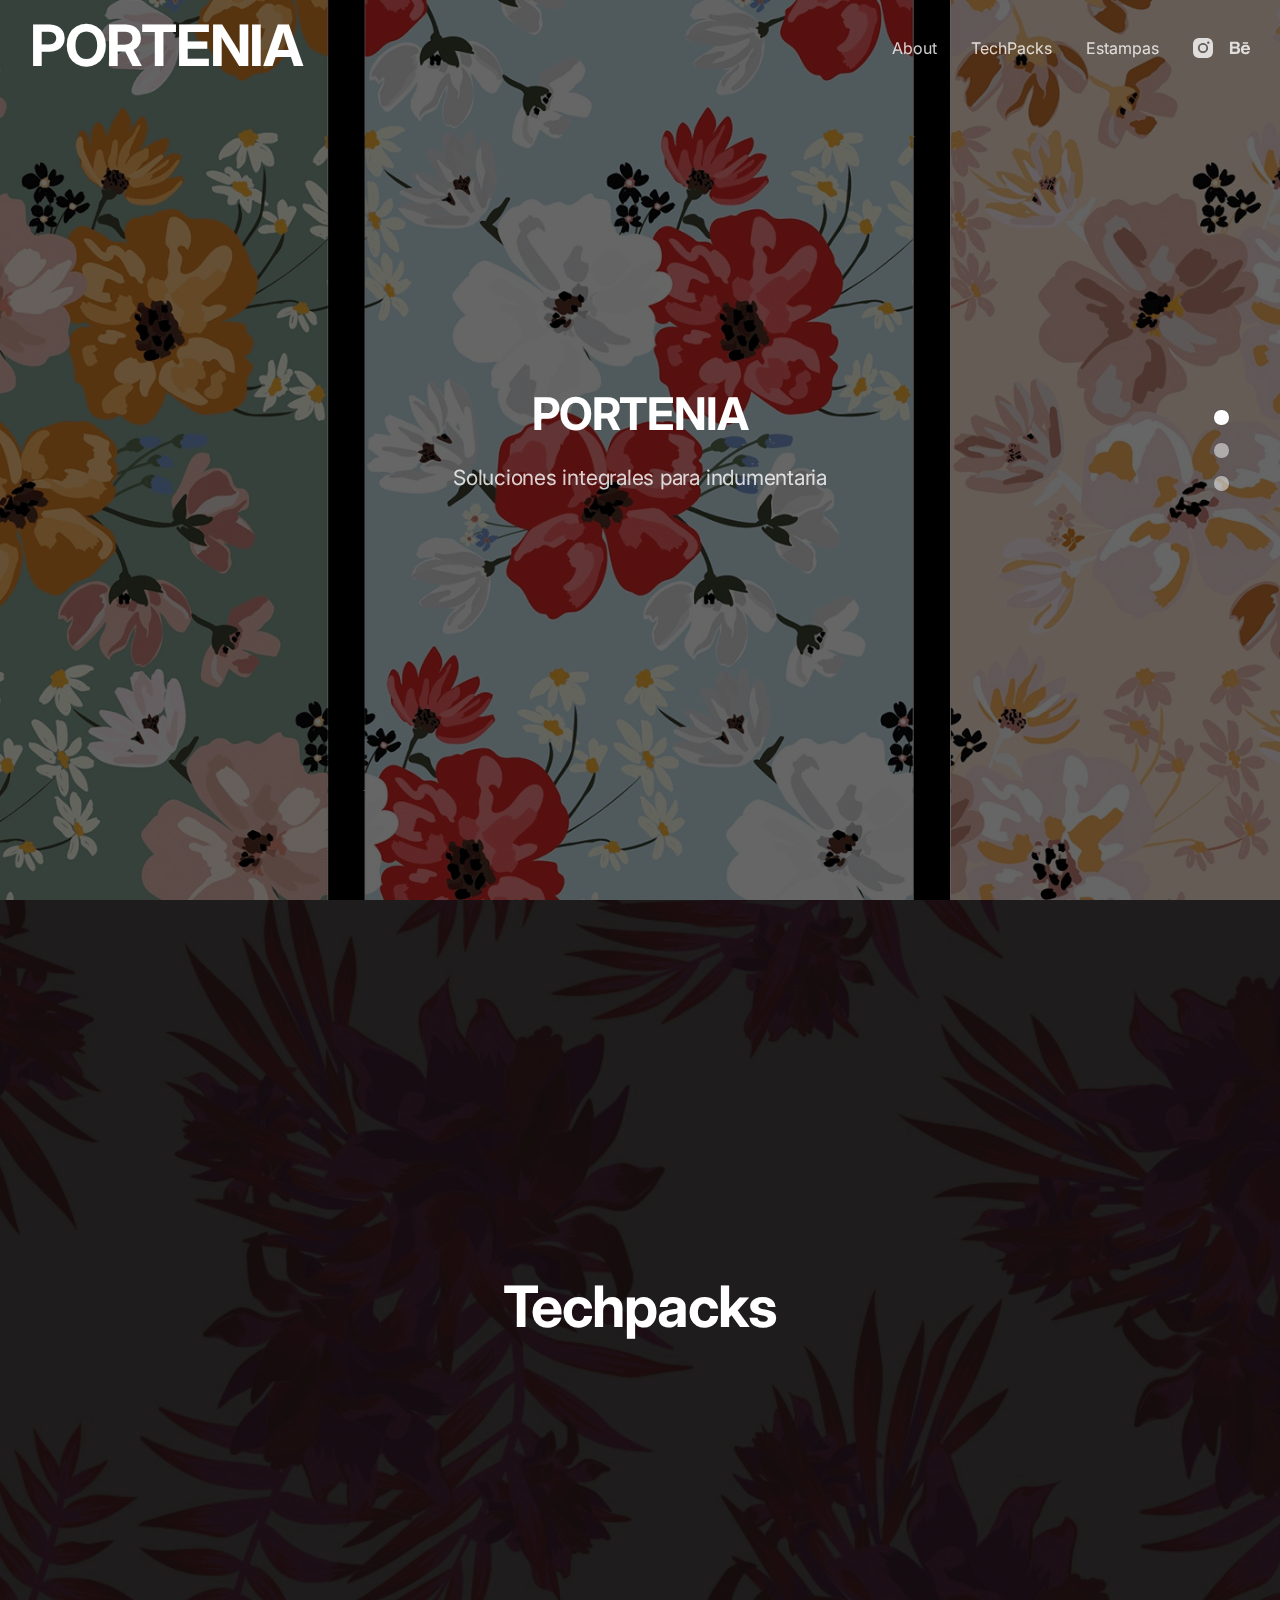
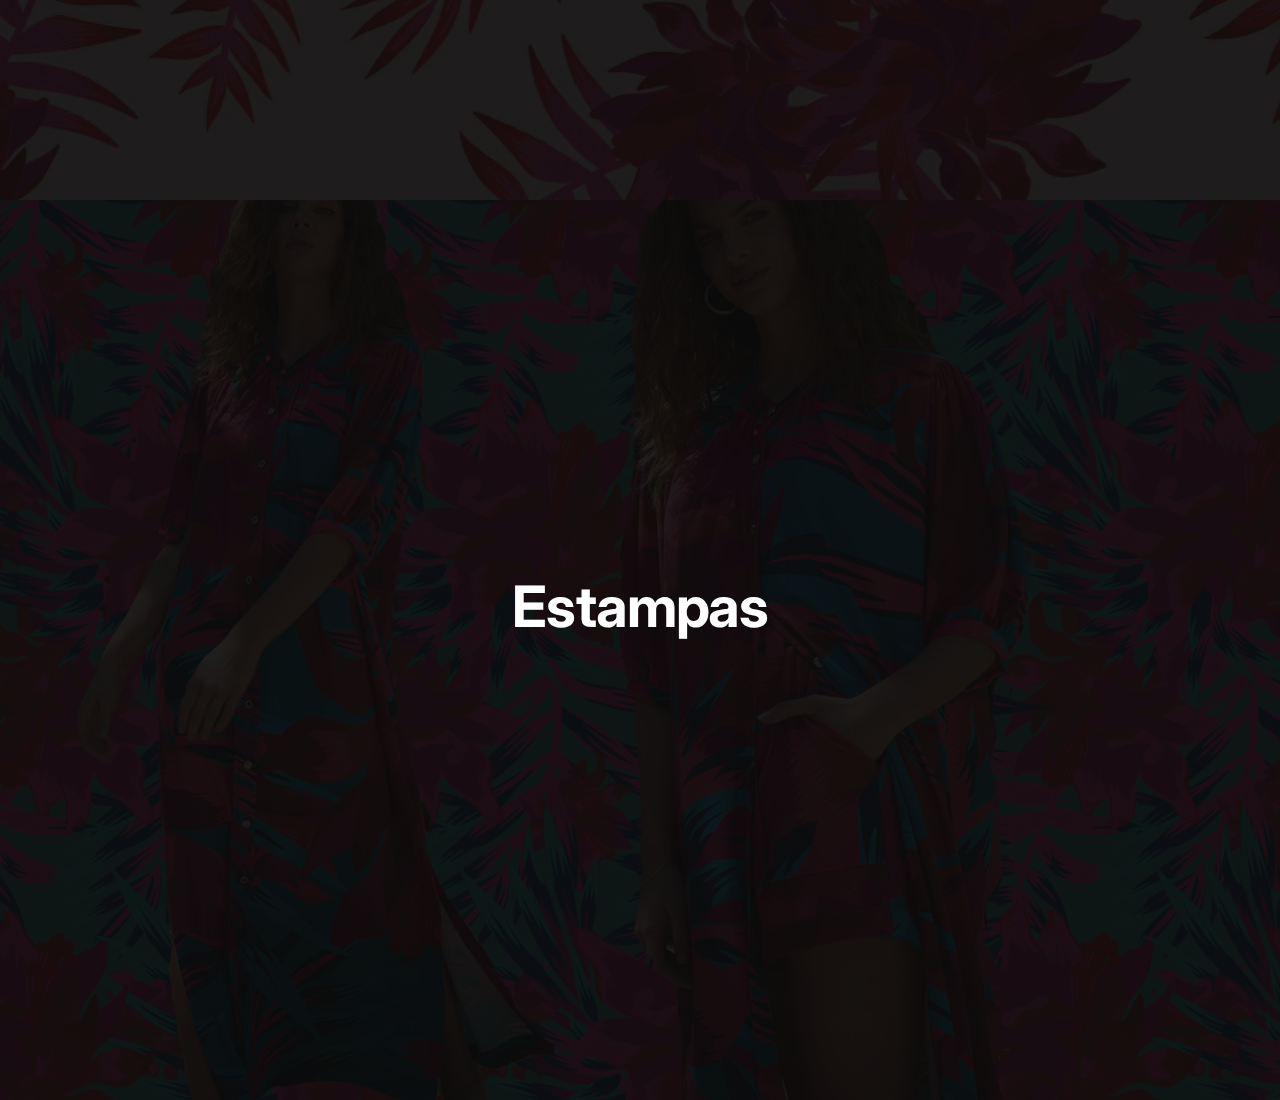
==== index.html @ 69ecb175 "Update index.html" ====
<!doctype html>
<html>
<head>
    <meta charset="UTF-8">
    <meta name="viewport" content="width=device-width, height=device-height, initial-scale=1.0">
    <meta name="apple-mobile-web-app-capable" content="yes" />
    <base href="./">
    <title>Portenia</title>
    <meta property="og:title" content="Untitled" />
    <meta name="twitter:title" content="Untitled" />
    <link rel="preconnect" href="https://fonts.gstatic.com/" crossorigin>
    <!-- Compressed Styles -->
    <link href="css/slides.min.css?521351" rel="stylesheet" type="text/css">

    
    <!-- Fonts and Material Icons -->
    <link rel="stylesheet" as="font" href="https://fonts.googleapis.com/css2?family=Inter:wght@100;200;300;400;500;600;700;800;900&family=Material+Icons&display=swap"/>
    <style>
        .slides { font-family: 'Inter', sans-serif; }
    </style>
     
</head>
<body class="slides scroll animated noPreload">
<svg id="customSvgLibrary" xmlns="http://www.w3.org/2000/svg" style="display:none" id="customSvgLibrary">
  
  <symbol id="logo" viewBox="0 0 106 31"><title>Slides Framework</title><path d="M17.413 14.04c-.56-5.84-5.6-7-8.52-7-4.6 0-8.6 2.92-8.6 7.52 0 3 2.4 4.88 5.28 5.8 4.24 1.64 5.88 1.84 5.88 3.36 0 1.08-1.2 1.72-2.32 1.72-.28 0-2.24 0-2.52-2.04h-6.6c.6 5.84 5.68 7.36 9.04 7.36 4.92 0 9.04-2.88 9.04-7.76 0-4.8-4-5.92-7.76-6.96-1.76-.52-3.4-1.2-3.4-2.2 0-.6.48-1.48 1.88-1.48 1.96 0 2.04 1.2 2.08 1.68h6.52zm2.222 15.96h6.64v-29.6h-6.64v29.6zm9.662-24.56h6.64v-5.04h-6.64v5.04zm0 24.56h6.64v-22.2h-6.64v22.2zm32.782-29.6h-6.64v9.28c-.72-.72-2.6-2.64-6.52-2.64-5.64 0-11 4.28-11 11.8 0 6.68 4.4 11.88 11.12 11.88 4.48 0 6.08-2.2 6.72-3.12v2.4h6.32v-29.6zm-17.52 18.4c0-2.56 1.8-5.56 5.64-5.56 1.56 0 2.96.56 3.96 1.56 1 .96 1.64 2.32 1.64 3.92.08 1.64-.52 3.08-1.56 4.12s-2.52 1.68-4.12 1.68c-3.12 0-5.56-2.28-5.56-5.68v-.04zm42.502 2.4c.52-4.08-.32-7.64-3.12-10.64-2.08-2.2-5-3.52-8.4-3.52-6.76 0-11.64 5.72-11.64 11.92 0 6.6 5.4 11.76 11.76 11.76 2.28 0 4.48-.68 6.32-2 1.88-1.28 3.44-3.2 4.52-5.68h-6.8c-.8 1.16-1.92 2.08-4.04 2.08-2.6 0-4.84-1.56-5.12-3.92h16.52zm-16.44-5.04c.16-1.04 1.52-3.52 4.96-3.52s4.8 2.48 4.96 3.52h-9.92zm34.502-2.12c-.56-5.84-5.6-7-8.52-7-4.6 0-8.6 2.92-8.6 7.52 0 3 2.4 4.88 5.28 5.8 4.24 1.64 5.88 1.84 5.88 3.36 0 1.08-1.2 1.72-2.32 1.72-.28 0-2.24 0-2.52-2.04h-6.6c.6 5.84 5.68 7.36 9.04 7.36 4.92 0 9.04-2.88 9.04-7.76 0-4.8-4-5.92-7.76-6.96-1.76-.52-3.4-1.2-3.4-2.2 0-.6.48-1.48 1.88-1.48 1.96 0 2.04 1.2 2.08 1.68h6.52z"/></symbol>
  
  <symbol id="close" viewBox="0 0 30 30"><path d="M15 0c-8.3 0-15 6.7-15 15s6.7 15 15 15 15-6.7 15-15-6.7-15-15-15zm5.7 19.3c.4.4.4 1 0 1.4-.2.2-.4.3-.7.3s-.5-.1-.7-.3l-4.3-4.3-4.3 4.3c-.2.2-.4.3-.7.3s-.5-.1-.7-.3c-.4-.4-.4-1 0-1.4l4.3-4.3-4.3-4.3c-.4-.4-.4-1 0-1.4s1-.4 1.4 0l4.3 4.3 4.3-4.3c.4-.4 1-.4 1.4 0s.4 1 0 1.4l-4.3 4.3 4.3 4.3z"/></symbol>

  <symbol id="arrow-left" viewBox="0 0 29 56"><path d="M28.7.3c.4.4.4 1 0 1.4l-26.3 26.3 26.3 26.3c.4.4.4 1 0 1.4-.4.4-1 .4-1.4 0l-27-27c-.4-.4-.4-1 0-1.4l27-27c.3-.3 1-.4 1.4 0z"/></symbol>
  
  <symbol id="arrow-right" viewBox="0 0 29 56"><path d="M.3 55.7c-.4-.4-.4-1 0-1.4l26.3-26.3-26.3-26.3c-.4-.4-.4-1 0-1.4.4-.4 1-.4 1.4 0l27 27c.4.4.4 1 0 1.4l-27 27c-.3.3-1 .4-1.4 0z"/></symbol>

  <symbol id="back" viewBox="0 0 20 20"><path d="M2.3 10.7l5 5c.4.4 1 .4 1.4 0s.4-1 0-1.4l-3.3-3.3h11.6c.6 0 1-.4 1-1s-.4-1-1-1h-11.6l3.3-3.3c.4-.4.4-1 0-1.4-.2-.2-.4-.3-.7-.3s-.5.1-.7.3l-5 5c-.2.2-.3.5-.3.7 0 .2.1.5.3.7z"/></symbol>
  
  <symbol id="menu" viewBox="0 0 18 18"><path d="M16 5h-14c-.6 0-1-.4-1-1 0-.5.4-1 1-1h14c.5 0 1 .4 1 1s-.4 1-1 1zm-14 5h14c.5 0 1-.4 1-1 0-.5-.4-1-1-1h-14c-.6 0-1 .4-1 1s.4 1 1 1zm14 3h-14c-.5 0-1 .4-1 1 0 .5.4 1 1 1h14c.5 0 1-.4 1-1s-.4-1-1-1z"/></symbol>
  
  <symbol id="share" viewBox="0 0 18 18"><path d="M16 8c-.6 0-1 .4-1 1v6h-12v-6c0-.6-.4-1-1-1s-1 .4-1 1v6c0 1.1.9 2 2 2h12c1.1 0 2-.9 2-2v-6c0-.6-.4-1-1-1zm-2.3-2.3c.4-.4.4-1 0-1.4l-4-4c-.4-.4-1-.4-1.4 0l-4 4c-.4.4-.4 1 0 1.4s1 .4 1.4 0l2.3-2.3v7.6c0 .6.4 1 1 1s1-.4 1-1v-7.6l2.3 2.3c.4.4 1 .4 1.4 0z"/></symbol>

  <symbol id="arrow-down" viewBox="0 0 24 24"><path d="M12 18c-.2 0-.5-.1-.7-.3l-11-10c-.4-.4-.4-1-.1-1.4.4-.4 1-.4 1.4-.1l10.4 9.4 10.3-9.4c.4-.4 1-.3 1.4.1.4.4.3 1-.1 1.4l-11 10c-.1.2-.4.3-.6.3z"/></symbol>
  
  <symbol id="arrow-up" viewBox="0 0 24 24"><path d="M11.9 5.9c.2 0 .5.1.7.3l11 10c.4.4.4 1 .1 1.4-.4.4-1 .4-1.4.1l-10.4-9.4-10.3 9.4c-.4.4-1 .3-1.4-.1-.4-.4-.3-1 .1-1.4l11-10c.1-.2.4-.3.6-.3z"/></symbol>
  
  <symbol id="arrow-top" viewBox="0 0 18 18"><path d="M15.7 7.3l-6-6c-.4-.4-1-.4-1.4 0l-6 6c-.4.4-.4 1 0 1.4.4.4 1 .4 1.4 0l4.3-4.3v11.6c0 .6.4 1 1 1s1-.4 1-1v-11.6l4.3 4.3c.2.2.4.3.7.3s.5-.1.7-.3c.4-.4.4-1 0-1.4z"/></symbol>
  
  <symbol id="play" viewBox="0 0 30 30"><path d="M7 30v-30l22 15z"/></symbol>
  
  <symbol id="chat" viewBox="0 0 18 18"><path d="M5,17c-0.2,0-0.3,0-0.4-0.1C4.2,16.7,4,16.4,4,16v-2H2c-1.1,0-2-0.9-2-2V3c0-1.1,0.9-2,2-2h14c1.1,0,2,0.9,2,2v9 c0,1.1-0.9,2-2,2H9.3l-3.7,2.8C5.4,16.9,5.2,17,5,17z M2,12h3.5C5.8,12,6,12.2,6,12.5V14l2.4-1.8C8.6,12.1,8.8,12,9,12h7V3H2V12z M13,7H5C4.4,7,4,6.6,4,6s0.4-1,1-1h8c0.6,0,1,0.4,1,1S13.6,7,13,7z M13,10H5c-0.6,0-1-0.4-1-1s0.4-1,1-1h8c0.6,0,1,0.4,1,1 S13.6,10,13,10z"/></symbol>

  <symbol id="mail" viewBox="0 0 18 18"><path d="M16 2h-14c-1.1 0-2 .9-2 2v10c0 1.1.9 2 2 2h14c1.1 0 2-.9 2-2v-10c0-1.1-.9-2-2-2zm0 2v.5l-7 4.3-7-4.4v-.4h14zm-14 10v-7.2l6.5 4c.1.1.3.2.5.2s.4-.1.5-.2l6.5-4v7.2h-14z"/></symbol>

  <symbol id="sound-on" viewBox="0 0 18 18"><path d="M8.5,0.1C8.1-0.1,7.7,0,7.4,0.2L3.7,3H2C0.9,3,0,3.9,0,5v6c0,1.1,0.9,2,2,2h1.7l3.7,2.8C7.6,15.9,7.8,16,8,16 c0.2,0,0.3,0,0.4-0.1C8.8,15.7,9,15.4,9,15V1C9,0.6,8.8,0.3,8.5,0.1z M7,13l-2.4-1.8C4.4,11.1,4.2,11,4,11l-2,0l0-6h2 c0.2,0,0.4-0.1,0.6-0.2L7,3V13z M11.7,9.9l0.7,1.9C13.9,11.2,15,9.7,15,8c0-1.7-1.1-3.2-2.7-3.8l-0.7,1.9C12.5,6.4,13,7.2,13,8C13,8.9,12.5,9.6,11.7,9.9z M12.2,1.1l-0.3,2C14.3,3.5,16,5.6,16,8s-1.8,4.5-4.2,4.9l0.3,2C15.6,14.3,18,11.4,18,8C18,4.6,15.6,1.7,12.2,1.1z"/></symbol>
  
  <symbol id="sound-off" viewBox="0 0 18 18"><path d="M15.9,8l1.8-1.8c0.4-0.4,0.4-1,0-1.4s-1-0.4-1.4,0l-1.8,1.8l-1.8-1.8c-0.4-0.4-1-0.4-1.4,0s-0.4,1,0,1.4L13.1,8l-1.8,1.8 c-0.4,0.4-0.4,1,0,1.4c0.2,0.2,0.5,0.3,0.7,0.3s0.5-0.1,0.7-0.3l1.8-1.8l1.8,1.8c0.2,0.2,0.5,0.3,0.7,0.3s0.5-0.1,0.7-0.3 c0.4-0.4,0.4-1,0-1.4L15.9,8z M8.5,0.1C8.1-0.1,7.7,0,7.4,0.2L3.7,3H2C0.9,3,0,3.9,0,5v6c0,1.1,0.9,2,2,2h1.7l3.7,2.8C7.6,15.9,7.8,16,8,16 c0.2,0,0.3,0,0.4-0.1C8.8,15.7,9,15.4,9,15V1C9,0.6,8.8,0.3,8.5,0.1z M7,13l-2.4-1.8C4.4,11.1,4.2,11,4,11l-2,0l0-6h2 c0.2,0,0.4-0.1,0.6-0.2L7,3V13z"/></symbol>
  
  <!-- social -->
  <symbol id="apple" viewBox="-1 1 24 24"><path d="M17.6 13.8c0-3 2.5-4.5 2.6-4.6-1.4-2.1-3.6-2.3-4.4-2.4-1.9-.2-3.6 1.1-4.6 1.1-.9 0-2.4-1.1-4-1-2 0-3.9 1.2-5 3-2.1 3.7-.5 9.1 1.5 12.1 1 1.5 2.2 3.1 3.8 3 1.5-.1 2.1-1 3.9-1s2.4 1 4 1 2.7-1.5 3.7-2.9c1.2-1.7 1.6-3.3 1.7-3.4-.1-.1-3.2-1.3-3.2-4.9zm-3.1-9c.8-1 1.4-2.4 1.2-3.8-1.2 0-2.7.8-3.5 1.8-.8.9-1.5 2.3-1.3 3.7 1.4.1 2.8-.7 3.6-1.7z"/></symbol>

  <symbol id="dribbble" viewBox="0 0 24 24"><path d="M12 0c-6.7 0-12 5.3-12 12s5.3 12 12 12 12-5.3 12-12-5.3-12-12-12zm7.9 5.7c1.3 1.7 2.1 3.9 2.3 6.1-.4-.1-2.4-.4-4.7-.4-.8 0-1.5 0-2.3.1 0-.1-.1-.3-.3-.5l-.7-1.5c3.7-1.4 5.3-3.4 5.7-3.8zm-7.9-3.8c2.5 0 4.9.9 6.7 2.5-.3.4-1.9 2.3-5.2 3.6-1.6-2.9-3.3-5.3-3.7-5.9.6-.1 1.4-.2 2.2-.2zm-4.4 1c.4.6 2.1 3 3.7 5.8-4.4 1.2-8.2 1.2-9.2 1.2h-.1c.8-3.1 2.9-5.6 5.6-7zm-5.7 9.1v-.3h.3c1.2 0 5.6-.1 10.1-1.5l.8 1.6c-.1 0-.3 0-.4.1-5.1 1.6-7.9 6-8.3 6.7-1.6-1.7-2.5-4.1-2.5-6.6zm10.1 10.1c-2.3 0-4.4-.8-6.1-2.1.3-.5 2.4-4.4 7.9-6.3 1.3 3.6 2 6.7 2.1 7.6-1.2.6-2.6.8-3.9.8zm5.7-1.8c-.1-.8-.7-3.6-2-7.1.7-.1 1.3-.1 2-.1 2.1 0 3.7.4 4.1.5-.3 2.8-1.8 5.2-4.1 6.7z"/></symbol>

  <symbol id="facebook" viewBox="0 0 24 24"><path d="M24 1.3v21.3c0 .7-.6 1.3-1.3 1.3h-6.1v-9.3h3.1l.5-3.6h-3.6v-2.2c0-1.1.3-1.8 1.8-1.8h1.9v-3.2c-.3 0-1.5-.1-2.8-.1-2.8 0-4.7 1.7-4.7 4.8v2.7h-3.1v3.6h3.1v9.2h-11.5c-.7 0-1.3-.6-1.3-1.3v-21.4c0-.7.6-1.3 1.3-1.3h21.3c.8 0 1.4.6 1.4 1.3z"/></symbol>

  <symbol id="facebook2" viewBox="0 0 512 512"><path d="M288 176v-64c0-17.664 14.336-32 32-32h32v-80h-64c-53.024 0-96 42.976-96 96v80h-64v80h64v256h96v-256h64l32-80h-96z"/></symbol>
   
  <symbol id="fb-like" viewBox="0 0 20 20"><path d="M0 8v12h5v-12h-5zm2.5 10.8c-.4 0-.8-.3-.8-.8 0-.4.3-.8.8-.8s.8.3.8.8c0 .4-.4.8-.8.8zm3.5-.8h9.5c1.1 0 1.7-1 1.7-1.7 0-.3-.4-1-.4-1 1.4-.3 1.7-1.2 1.7-1.7-.1-.5-.3-.9-.5-1 1-.4 1.5-1.1 1.4-1.9-.1-.8-1-1.5-1-1.5 1-.6.9-1.5.9-1.5-.3-1.3-1.5-1.7-1.7-1.7h-5.6s.3-.5.3-2.4-1.3-3.6-2.6-3.6c0 0-.7.1-1 .3v3.5l-2.7 4.4v9.8z"/></symbol>
  
  <symbol id="googlePlus" viewBox="0 1 24 24"><path d="M7.8 13.5h4.6c-.6 2-2.5 3.4-4.6 3.4-2.7 0-4.9-2.2-4.9-4.9s2.2-4.9 4.9-4.9c1.1 0 2.1.3 3 1l1.8-2.4c-1.4-1.1-3-1.6-4.8-1.6-4.3 0-7.9 3.5-7.9 7.9s3.5 7.9 7.9 7.9 7.9-3.5 7.9-7.9v-1.5h-7.9v3zM21.7 11v-2.2h-2v2.2h-2.2v2h2.2v2.2h2v-2.2h2.2v-2z"/></symbol>
  
  <symbol id="instagram" viewBox="0 0 20 20"><circle cx="10" cy="10" r="3.3"/><path d="M13,0H7C2.2,0,0,2.2,0,7v6c0,4.8,2.1,7,7,7h6c4.8,0,7-2.2,7-7V7C20,2.2,17.9,0,13,0z M10,15.1c-2.8,0-5.1-2.3-5.1-5.1 S7.2,4.9,10,4.9s5.1,2.3,5.1,5.1S12.8,15.1,10,15.1z M15.3,5.9c-0.7,0-1.2-0.5-1.2-1.2c0-0.7,0.5-1.2,1.2-1.2s1.2,0.5,1.2,1.2 C16.5,5.3,16,5.9,15.3,5.9z"/></symbol>

  <symbol id="behance" viewBox="0 0 511.958 511.958"><path d="M210.624 240.619c10.624-5.344 18.656-11.296 24.16-17.728 9.792-11.584 14.624-26.944 14.624-45.984 0-18.528-4.832-34.368-14.496-47.648-16.128-21.632-43.424-32.704-82.016-33.28h-152.896v312.096h142.56c16.064 0 30.944-1.376 44.704-4.192 13.76-2.848 25.664-8.064 35.744-15.68 8.96-6.624 16.448-14.848 22.4-24.544 9.408-14.656 14.112-31.264 14.112-49.76 0-17.92-4.128-33.184-12.32-45.728-8.288-12.544-20.448-21.728-36.576-27.552zm-147.552-90.432h68.864c15.136 0 27.616 1.632 37.408 4.864 11.328 4.704 16.992 14.272 16.992 28.864 0 13.088-4.32 22.24-12.864 27.392-8.608 5.152-19.776 7.744-33.472 7.744h-76.928v-68.864zm108.896 198.24c-7.616 3.68-18.336 5.504-32.064 5.504h-76.832v-83.232h77.888c13.568.096 24.128 1.888 31.68 5.248 13.44 6.08 20.128 17.216 20.128 33.504 0 19.2-6.912 32.128-20.8 38.976zM327.168 110.539h135.584v38.848h-135.584zM509.856 263.851c-2.816-18.08-9.024-33.984-18.688-47.712-10.592-15.552-24.032-26.944-40.384-34.144-16.288-7.232-34.624-10.848-55.04-10.816-34.272 0-62.112 10.72-83.648 32-21.472 21.344-32.224 52.032-32.224 92.032 0 42.656 11.872 73.472 35.744 92.384 23.776 18.944 51.232 28.384 82.4 28.384 37.728 0 67.072-11.232 88.032-33.632 13.408-14.144 20.992-28.064 22.656-41.728h-62.464c-3.616 6.752-7.808 12.032-12.608 15.872-8.704 7.04-20.032 10.56-33.92 10.56-13.216 0-24.416-2.912-33.76-8.704-15.424-9.28-23.488-25.536-24.512-48.672h170.464c.256-19.936-.384-35.264-2.048-45.824zm-166.88 5.984c2.24-15.008 7.68-26.912 16.32-35.712 8.64-8.768 20.864-13.184 36.512-13.216 14.432 0 26.496 4.128 36.32 12.416 9.696 8.352 15.168 20.48 16.288 36.512h-105.44z"/></symbol>
  
  <symbol id="linkedin" viewBox="0 0 24 24"><path d="M5.9 21.9h-4.7v-14.2h4.7v14.2zm-2.3-16.1c-1.6 0-2.6-1.1-2.6-2.5s1-2.5 2.7-2.5c1.6 0 2.6 1 2.6 2.5-.1 1.4-1.2 2.5-2.7 2.5zm19.2 16.1h-4.7v-7.6c0-2-.7-3.3-2.3-3.3-1.3 0-2.1.9-2.5 1.7-.1.3-.1.8-.1 1.2v7.9h-4.7v-14.1h4.7v2c.7-.9 1.7-2.3 4.3-2.3 3.1 0 5.5 2.1 5.5 6.4v8.2h-.2z"/></symbol>

  <symbol id="medium" viewBox="0 0 130.8 104"><path d="M15.5 21.2c.2-1.6-.5-3.2-1.7-4.3l-12.1-14.7v-2.2h38l29.3 64.4 25.8-64.4h36.2v2.2l-10.5 10c-.9.7-1.3 1.8-1.2 2.9v73.7c0 1.1.3 2.2 1.2 2.9l10.2 10v2.2h-51.3v-2.2l10.6-10.2c1-1 1-1.3 1-2.9v-59.6l-29.4 74.7h-4l-34.2-74.7v50.3c0 2.2.4 4.2 1.9 5.7l13.7 16.8v2.2h-39v-2.2l13.8-16.7c1.5-1.5 1.8-3.3 1.8-5.7l-.1-58.2z"/></symbol>
  
  <symbol id="pinterest" viewBox="0 0 24 24"><path d="M5.9 13.9c1.2-2-.4-2.5-.6-4-1-6.1 7.1-10.2 11.4-6 2.9 2.9 1 12-3.7 11-4.6-.9 2.2-8.1-1.4-9.5-3-1.1-4.6 3.6-3.2 5.9-.8 4-2.5 7.7-1.8 12.7 2.3-1.7 3.1-4.8 3.7-8.1 1.2.7 1.8 1.4 3.3 1.5 5.5.4 8.6-5.4 7.8-10.7-.7-4.7-5.5-7.1-10.6-6.6-4.1.4-8.1 3.7-8.3 8.3-.1 2.8.7 4.9 3.4 5.5z"/></symbol>
  
  <symbol id="stumbleupon" viewBox="0 0 24 24"><path d="M13.3 9.6l1.6.8 2.5-.8v-1.4c0-3-2.4-5.4-5.4-5.4s-5.4 2.4-5.4 5.4v7.5c0 .7-.6 1.3-1.3 1.3s-1.3-.6-1.3-1.3v-3.2h-4v3.2c0 3 2.4 5.4 5.4 5.4s5.4-2.4 5.4-5.4v-7.5c0-.7.6-1.3 1.3-1.3s1.3.6 1.3 1.3l-.1 1.4zm6.6 2.9v3.2c0 .7-.6 1.3-1.3 1.3s-1.3-.6-1.3-1.3v-3.2l-2.5.8-1.6-.8v3.2c0 3 2.4 5.4 5.4 5.4s5.4-2.4 5.4-5.4v-3.2h-4.1z"/></symbol>
  
  <symbol id="twitter" viewBox="0 1 24 23"><path d="M21.5 7.6v.6c0 6.6-5 14.1-14 14.1-2.8 0-5.4-.8-7.6-2.2l1.2.1c2.3 0 4.4-.8 6.1-2.1-2.2 0-4-1.5-4.6-3.4.3.1.6.1.9.1.5 0 .9-.1 1.3-.2-2.1-.6-3.8-2.6-3.8-5 .7.4 1.4.6 2.2.6-1.3-.9-2.2-2.4-2.2-4.1 0-.9.2-1.8.7-2.5 2.4 3 6.1 5 10.2 5.2-.1-.4-.1-.7-.1-1.1 0-2.7 2.2-5 4.9-5 1.4 0 2.7.6 3.6 1.6 1-.3 2.1-.7 3-1.3-.4 1.2-1.1 2.1-2.2 2.7 1-.1 1.9-.4 2.8-.8-.6 1.1-1.4 2-2.4 2.7z"/></symbol>
  
  <symbol id="tumblr" viewBox="0 0 23 23"><path d="M12.573 4.94v-4.94h-3.188c-.072.183-.11.4-.11.622-.034.107-.072.184-.072.293-.328 1.829-1.28 3.11-2.892 3.807-.476.218-.914.253-1.39.218v3.987h2.342c.039 5.603.039 8.493.039 8.64v.332c.294 2.449 1.573 3.914 3.843 4.463.914.257 1.901.366 2.892.366 1.279-.036 2.525-.256 3.771-.659v-4.685c-.731.22-1.395.402-1.977.583-1.135.333-2.087.113-2.857-.619-.073-.11-.183-.257-.221-.403-.106-.586-.178-1.206-.178-1.795v-6.222h5.083v-3.988h-5.085z"/></symbol>

  <symbol id="xing" viewBox="0 0 24 24"><path d="M3.647 4.74c-.208 0-.384.073-.472.216-.091.148-.077.338.02.531l2.34 4.051v.02l-3.678 6.49c-.096.191-.091.383 0 .531.088.142.244.236.452.236h3.461c.518 0 .767-.349.944-.669l3.737-6.608-2.38-4.15c-.172-.307-.433-.649-.964-.649h-3.46zm14.542-4.74c-.517 0-.741.326-.927.659l-7.702 13.658 4.918 9.023c.172.307.437.659.967.659h3.457c.208 0 .371-.079.459-.221.092-.148.09-.343-.007-.535l-4.88-8.915v-.023l7.664-13.551c.096-.191.098-.386.007-.534-.088-.142-.252-.221-.46-.221h-3.496z"/></symbol>

  <symbol id="whatsapp" viewBox="0 0 512 512"><path d="M256.064 0h-.128c-141.152 0-255.936 114.816-255.936 256 0 56 18.048 107.904 48.736 150.048l-31.904 95.104 98.4-31.456c40.48 26.816 88.768 42.304 140.832 42.304 141.152 0 255.936-114.848 255.936-256s-114.784-256-255.936-256zm148.96 361.504c-6.176 17.44-30.688 31.904-50.24 36.128-13.376 2.848-30.848 5.12-89.664-19.264-75.232-31.168-123.68-107.616-127.456-112.576-3.616-4.96-30.4-40.48-30.4-77.216s18.656-54.624 26.176-62.304c6.176-6.304 16.384-9.184 26.176-9.184 3.168 0 6.016.16 8.576.288 7.52.32 11.296.768 16.256 12.64 6.176 14.88 21.216 51.616 23.008 55.392 1.824 3.776 3.648 8.896 1.088 13.856-2.4 5.12-4.512 7.392-8.288 11.744-3.776 4.352-7.36 7.68-11.136 12.352-3.456 4.064-7.36 8.416-3.008 15.936 4.352 7.36 19.392 31.904 41.536 51.616 28.576 25.44 51.744 33.568 60.032 37.024 6.176 2.56 13.536 1.952 18.048-2.848 5.728-6.176 12.8-16.416 20-26.496 5.12-7.232 11.584-8.128 18.368-5.568 6.912 2.4 43.488 20.48 51.008 24.224 7.52 3.776 12.48 5.568 14.304 8.736 1.792 3.168 1.792 18.048-4.384 35.52z"/></symbol>
  
  <symbol id="youtube" viewBox="0 0 24 24"><path d="M23.6 6.3c-.3-1.2-1.4-2.2-2.6-2.3-3-.3-6-.3-9-.3s-6 0-9 .3c-1.2.1-2.3 1.1-2.6 2.3-.4 1.8-.4 3.8-.4 5.7 0 1.9 0 3.9.4 5.7.3 1.2 1.4 2.2 2.6 2.3 3 .3 6 .3 9 .3s6 0 9-.3c1.3-.1 2.3-1.1 2.6-2.4.4-1.7.4-3.7.4-5.6 0-1.9 0-3.9-.4-5.7zm-14.1 9v-6.6l6.5 3.3-6.5 3.3z"/></symbol>

</svg><!-- Navigation -->
<nav class="side ">
  <div class="navigation default">
    <ul></ul>
  </div>
</nav><!-- Panel Top #02 -->
<nav class="panel top">
  <div class="sections desktop">
    <div class="left"><a href="#" title="Slides Framework">
      <h1>PORTENIA</h1></a></div>
    <div class="right">
      <ul class="menu trim">
        <li><a href="#About">About</a></li>
        <li><a href="#TechPacks">TechPacks</a></li>
        <li><a href="#Estampas">Estampas</a></li>

        <li class="cropRight"><a class="trimRight shift-up-2" href="https://www.instagram.com/portenia.ar/" target="_blank"><svg><use xmlns:xlink="http://www.w3.org/1999/xlink" xlink:href="#instagram"></use></svg></a></li>
                <li class="cropRight"><a class="trimRight shift-up-2" href="https://www.behance.net/lubergami" target="_blank">   <svg><use xmlns:xlink="http://www.w3.org/1999/xlink" xlink:href="#behance"></use></svg></a></li>
        
        
        
     
        
        
      </ul>
    </div>
  </div>
  <div class="sections compact hidden">
    <div class="left"><a href="#" title="Slides Framework"><svg style="width:82px;height:24px"><use xmlns:xlink="http://www.w3.org/1999/xlink" xlink:href="#logo"></use></svg></a></div>
    <div class="right"><span class="button actionButton sidebarTrigger" data-sidebar-id="1"><svg><use xmlns:xlink="http://www.w3.org/1999/xlink" xlink:href="#menu"></use></svg></span></div>
  </div>
</nav>

<!-- Sidebar -->
<nav class="sidebar" data-sidebar-id="1">
  <div class="close"><svg><use xmlns:xlink="http://www.w3.org/1999/xlink" xlink:href="#close"></use></svg></div>
  <div class="content">
    <a href="#" class="logo"><svg width="100" height="30"><use xmlns:xlink="http://www.w3.org/1999/xlink" xlink:href="#logo"></use></svg></a>
    <ul class="mainMenu margin-top-3">
      <li><a href="#">All Goods</a></li>
      <li><a href="#">UI Kits</a></li>
      <li><a href="#">Icons</a></li>
      <li><a href="#">Mockups</a></li>
      <li><a href="#">Toolkit</a></li>
    </ul>
    <ul class="subMenu small opacity-8">
      <li><a href="#">Submit Product</a></li>
      <li><a href="#">FAQ</a></li>
      <li><a href="#">License</a></li>
      <li><a href="#">Terms & Conditions</a></li>
      <li><a href="#">Privacy Policy</a></li>
      <li><a href="#">Contact Us</a></li>
    </ul>
    <ul class="social opacity-8">
      <li><a href="#"><svg><use xmlns:xlink="http://www.w3.org/1999/xlink" xlink:href="#facebook"></use></svg></a></li>
      <li><a href="#"><svg><use xmlns:xlink="http://www.w3.org/1999/xlink" xlink:href="#twitter"></use></svg></a></li>
      <li><a href="#"><svg><use xmlns:xlink="http://www.w3.org/1999/xlink" xlink:href="#instagram"></use></svg></a></li>
    </ul>
  </div>
</nav>
<!-- Slide 1 (#10) -->
<section class="slide fade-6 kenBurns" id = 'About'>
  <div class="content" >
    <div class="container">
      <div class="wrap">
      
        <div class="fix-7-12">
          <h1 class="smaller margin-bottom-2 ae-1">PORTENIA</h1>
          
            <p class="large ae-2"><span class="opacity-8">Soluciones integrales para indumentaria
</span></p>
          

        </div>  
        
      </div>
    </div>
  </div>
  <div class="background" style="background-image:url(assets/uploads/lu3.jpg?p=n0ZANlsv)"></div>
</section>
<!-- Slide 2 (#02) -->
<section class="slide fade-6 kenBurns" id  ='TechPacks'>
  <div class="content">
    <div class="container">
      <div class="wrap">

        <div class="fix-3-12">
          <h1> Techpacks</h1>

        </div>
        <div class="button blue rounded cropBottom popupTrigger ae-2 fromCenter margin-top-3" data-popup-id="2"><i class="material-icons"></i>Ver trabajos</div>

      </div>
    </div>
  </div>
  <div class="background" style="background-image:url(assets/uploads/lu2.jpg?p=n0ZANlsv)"></div>
</section>

<!-- Popup Video -->
<div class="popup autoplay" data-popup-id="2">
  <div class="close"><svg><use xmlns:xlink="http://www.w3.org/1999/xlink" xlink:href="#close"></use></svg></div>
  <div class="content">
    <div class="container">
      <div class="wrap">
        <div class="fix-10-12">
          <div class="embedVideo popupContent shadow rounded">
            <iframe data-src="assets/uploads/lu2.jpg?p=n0ZANlsv" frameborder="0" allow="accelerometer; autoplay; encrypted-media; gyroscope; picture-in-picture" allowfullscreen></iframe>
          </div>
        </div>
      </div>
    </div>
  </div>
</div>

<!-- Slide 2 (#02) -->
<section class="slide fade-6 kenBurns" id="Estampas">
  <div class="content">
    <div class="container">
      <div class="wrap">

        <div class="fix-3-12">
          <h1> Estampas</h1>

        </div>
        <div class="button blue rounded cropBottom popupTrigger ae-2 fromCenter margin-top-3" data-popup-id="2"><i class="material-icons"></i>Ver trabajos</div>

      </div>
    </div>
  </div>
  <div class="background" style="background-image:url(assets/uploads/lu1.jpg?p=n0ZANlsv)"></div>
</section>

<!-- Popup Video -->
<div class="popup autoplay" data-popup-id="2">
  <div class="close"><svg><use xmlns:xlink="http://www.w3.org/1999/xlink" xlink:href="#close"></use></svg></div>
  <div class="content">
    <div class="container">
      <div class="wrap">
        <div class="fix-10-12">
          <div class="embedVideo popupContent shadow rounded">
            <iframe data-src="assets/uploads/lu2.jpg?p=n0ZANlsv" frameborder="0" allow="accelerometer; autoplay; encrypted-media; gyroscope; picture-in-picture" allowfullscreen></iframe>
          </div>
        </div>
      </div>
    </div>
  </div>
</div>


<!-- jQuery 3.5.1 -->
    <script src="https://ajax.googleapis.com/ajax/libs/jquery/3.5.1/jquery.min.js"></script>

    <!-- Compressed Scripts -->
    <script src="js/slides.min.js?521351" type="text/javascript"></script>
     
</body>
</html>
---- css/slides.min.css ----
@charset "UTF-8";body,html,img{max-width:100%}.material-icons,.slides{-webkit-font-smoothing:antialiased}.button svg,.button svg *{pointer-events:none!important}.button,.container .wrap,.slides-form.center input,.slides-form.center textarea{text-align:center}.dialog,body,html{-webkit-tap-highlight-color:transparent}a,abbr,acronym,address,applet,article,aside,audio,b,big,blockquote,body,canvas,caption,center,cite,code,dd,del,details,dfn,div,dl,dt,em,embed,fieldset,figcaption,figure,footer,form,h1,h2,h3,h4,h5,h6,header,hgroup,hr,html,i,iframe,img,ins,kbd,label,legend,li,mark,menu,nav,object,ol,output,p,pre,q,ruby,s,samp,section,small,span,strike,strong,sub,summary,sup,table,tbody,td,tfoot,th,thead,time,tr,tt,u,ul,var,video{border:0;vertical-align:baseline;margin:0;padding:0}article,aside,details,figcaption,figure,footer,header,hgroup,menu,nav,section{display:block}.button,.button.actionButton,.dot,.dot:after,.material-icons,img{display:inline-block}li,ol,ul{list-style:none}blockquote,q{quotes:none}blockquote:after,blockquote:before,q:after,q:before{content:none}table{border-collapse:collapse;border-spacing:0}b,strong{font-weight:600}html{position:static!important;top:0!important;box-sizing:border-box;margin:0;padding:0;overflow:hidden;-webkit-backface-visibility:hidden;backface-visibility:hidden}*,:after,:before{box-sizing:inherit}body{width:100%;height:100%}body,html{overflow-x:hidden}html.scrollable,html.scrollable body{overflow-y:auto;-webkit-overflow-scrolling:touch}.button,.content,.slide{overflow:hidden}img.round{border-radius:999px}img.rounded{border-radius:6px}.slides{color:#fff;fill:#fff;-webkit-hyphens:none;-ms-hyphens:none;hyphens:none;background:#111}.slides.bodyWhite{background:#fff}.slides.desktopSwipe{cursor:-webkit-grab}.slides.desktopSwipe:active{cursor:-webkit-grabbing}.slides.desktopSwipe .slide .container .wrap{cursor:inherit}.button{border-radius:3px;padding:14px 22px;color:#fff;border:none;outline:0;text-decoration:none;background:#202020;font-size:16px;line-height:1.5;font-weight:500;vertical-align:top;cursor:pointer;-webkit-backface-visibility:hidden;backface-visibility:hidden;letter-spacing:normal!important;position:relative;white-space:nowrap;transform:translate3d(0,0,0);box-shadow:0 1px 4px rgba(0,0,0,.1),0 2px 6px rgba(0,0,0,.1);-webkit-appearance:none;margin-bottom:10px;transition:.3s;-webkit-user-select:none!important;-moz-user-select:none!important;-ms-user-select:none!important;user-select:none!important}.button .material-icons,.button svg{vertical-align:middle;position:relative}.content,.slide.active{-webkit-backface-visibility:hidden}.button.actionButton:hover:not(:active),.button:hover{transform:translateY(0)!important}@media (max-width:767px){.button{max-width:100%;white-space:normal}}.popup .button,.slide .button{margin-left:5px;margin-right:5px}.popup .button.small,.slide .button.small{margin-left:4px;margin-right:4px}.button.wide{margin-left:0!important;margin-right:0!important}.button .material-icons{margin-right:8px;font-size:20px;top:-2px;-webkit-user-select:none!important;-moz-user-select:none!important;-ms-user-select:none!important;user-select:none!important}.button .material-icons.small{font-size:17px;bottom:1px}.button .material-icons.right{margin-left:8px;margin-right:0}.button svg{width:20px;height:20px;margin-top:-3px;margin-right:10px}.button svg.right{margin-right:0;margin-left:10px}.button.actionButton{height:42px;width:42px;padding:12px;border-radius:25px;z-index:999;background:rgba(0,0,0,.3);line-height:1;box-shadow:0 0 0 1px rgba(255,255,255,.05);cursor:pointer;-ms-touch-action:manipulation;touch-action:manipulation;vertical-align:top}.button.actionButton svg{width:18px;height:18px;fill:#fff!important;top:2px;vertical-align:bottom}.button.actionButton svg,.button.play svg,.button:not(.stroke) svg,.panel svg:not(.noFill),.slide.whiteSlide .button.actionButton svg{fill:#fff}.button.actionButton .material-icons{margin:0;position:relative;left:-3px;top:-3px;font-size:24px}.button.actionButton.big{width:50px;height:50px;padding:16px}.button.actionButton.big .material-icons{font-size:24px}.button.actionButton.big svg{width:22px;height:22px;left:-2px;top:0}.button.actionButton.stroke{box-shadow:none;padding:10px}.button.actionButton.rounded{border-radius:6px}.button.actionButton.sound [class*=sound-]{position:absolute;opacity:0;transition:.5s;left:13px;top:16px}.button.actionButton.sound.stroke [class*=sound-]{left:11px;top:14px}.button.actionButton.sound.playing .sound-on,.button.actionButton.sound:not(.playing) .sound-off{opacity:1}.button.actionButton.transparent{background-color:transparent}.button.stroke,.button.thin-stroke{background-color:transparent!important;color:#202020}.button:hover{box-shadow:0 2px 4px rgba(0,0,0,.15),0 3px 9px rgba(0,0,0,.15);opacity:1;transition:.35s!important}.button:hover:after{opacity:.5}.button:active{box-shadow:0 3px 6px 0 rgba(0,0,0,.1),0 0 10px 0 rgba(0,0,0,.1),0 1px 4px -1px rgba(0,0,0,.1);transform:translateY(2px)!important;transition:.35s!important}.button.shade:after,.dot:after{transition:.25s;content:""}.button:active:after{opacity:1}.button.uppercase{font-size:15px;padding-top:15px;padding-bottom:15px}.button.lowercase{text-transform:lowercase;letter-spacing:0;font-weight:300}.button.round{border-radius:99px;padding-left:28px;padding-right:28px}.button.rounded{border-radius:6px}.button.rectangular{border-radius:1px}.button.square{border-radius:0}.button.thin-stroke{font-weight:300;border:1px solid;padding:13px 21px}.slide.whiteSlide .button.thin-stroke{color:#202020}.button.thin-stroke.small{padding:9px 15px}.button.stroke{border:2px solid;padding:12px 20px}.slide.whiteSlide .button.stroke{color:#202020}.button.stroke.round{padding-left:26px;padding-right:26px}.button.stroke.uppercase{padding-top:13px;padding-bottom:13px}.button.stroke.uppercase svg{margin-bottom:-2px}.button.stroke.uppercase.small{padding:11px 15px}.button.stroke.small{border:1px solid;padding-top:9px;padding-bottom:9px}@media (min-width:768px){.button.stroke.big{padding:14px 28px}.button.stroke.big.uppercase{padding-top:16px;padding-bottom:16px}}.button.stroke:not(.flat):hover{box-shadow:inset 0 -100px 0 rgba(41,41,41,.05),0 4px 6px 0 rgba(0,0,0,.1),0 1px 10px 0 rgba(0,0,0,.1),0 2px 4px -1px rgba(0,0,0,.1)}.button.empty,.button.flat:not(:hover){box-shadow:none}.button.small{font-size:15px;font-weight:500;padding:10px 16px}.button.small .material-icons{vertical-align:bottom;position:relative;font-size:18px;margin-right:8px;bottom:1px}.button.small .material-icons.right{margin-left:8px;margin-right:0}.button.small svg{width:16px;height:16px;margin-right:10px;top:0}.button.small svg.right{margin-right:0;margin-left:10px}.button.small.round{padding-left:18px;padding-right:18px}.button.small.rounded{border-radius:6px}.button.small.uppercase{font-size:12px;padding:12px 16px;letter-spacing:.125em}.button.small.uppercase.round{padding-left:19px;padding-right:19px}@media (min-width:768px){.button.big{font-size:20px;padding:16px 26px}.button.big.round{padding-left:28px;padding-right:28px}.button.big.rounded{border-radius:7px}.button.big.uppercase{font-size:16px;padding:19px 28px}.button.big.uppercase.round{padding-left:32px;padding-right:32px}.button.big .material-icons{margin-right:10px;font-size:24px;top:-2px}.button.big .material-icons.right{margin-left:10px;margin-right:0}.button.big svg{width:24px;height:24px;margin-right:11px;top:0}.button.big svg.right{margin-right:0;margin-left:11px}}.button.empty,.button.hollow{padding:0!important;background-color:transparent!important;font-size:0!important}.button.empty{margin:0}.button.hollow{box-shadow:none!important}.button.hollow svg{margin:0}.button.shade{position:relative}.button.shade:after{position:absolute;top:0;left:0;width:100%;height:100%;background:#292929;opacity:0}.button.shade:hover:after{opacity:.15}.button.shade:active:after{opacity:.2}.button.play{width:90px;height:90px;border-radius:50%;padding:27px;margin-left:0;margin-right:0}.button.play svg{width:35px;height:36px;margin:0}.button.play.small{width:60px;height:60px;border-radius:50%;padding:22px 19px}.button.play.small svg{fill:#fff;width:23px;height:23px;top:-3px}.button.play:hover{transform:scale(1.05)}.button.gradient{position:relative}.button.gradient:before{content:"";position:absolute;top:0;left:0;width:100%;height:100%;background:linear-gradient(to bottom,#fff 0,#000 100%);z-index:-1;opacity:.1}.form-group-left{border-top-right-radius:0!important;border-bottom-right-radius:0!important;margin-right:0!important}.form-group-center{border-radius:0!important;margin-right:0!important;margin-left:0!important}.form-group-right{border-top-left-radius:0!important;border-bottom-left-radius:0!important;margin-left:0!important}.slide.whiteSlide .button.white:hover{box-shadow:0 4px 6px 0 rgba(0,0,0,.1),0 1px 10px 0 rgba(0,0,0,.1)}.slide.whiteSlide .button.white:hover:after{opacity:.3}.roundButton{border-radius:50px;height:50px;width:50px;padding:14px;margin:5px}.roundButton svg{bottom:2px}@media (max-width:319px){.button.uppercase,.uppercase{letter-spacing:.07em}}.button.uppercase{letter-spacing:.125em!important;text-indent:-.1em!important;font-weight:700!important}.material-icons{font-family:"Material Icons";font-weight:400;font-style:normal;font-size:24px;line-height:1;text-transform:none;letter-spacing:normal;word-wrap:normal;white-space:nowrap;direction:ltr;text-rendering:optimizeLegibility;-moz-osx-font-smoothing:grayscale;-webkit-font-feature-settings:"liga";font-feature-settings:"liga"}.dialog li input,.slides-form,.slides-form button{font-family:inherit}.material-icons.md-18{font-size:18px}.material-icons.md-24{font-size:24px}.material-icons.md-36{font-size:36px}.material-icons.md-48{font-size:48px}.slide.whiteSlide svg:not(.noFill){fill:#202020}.embedContainer,.svgContainer{position:relative;width:100%;height:0;padding:0}.embedContainer .scale,.svgContainer svg.scale{position:absolute;height:100%;width:100%;left:0;top:0}.dots{font-size:0}.dot{padding:7px}.dot:after{width:6px;height:6px;background:#fff;border-radius:50%;opacity:.5}.dot.big .dot:after{width:14px;height:14px}.slide.whiteSlide .dot:after{background:#202020}.slides:not(.mobile).dot:hover:after{transform:scale(1.333333);opacity:1}.dot.selected:after,.dot:active:after{opacity:1;transform:scale(1.675)}.tabs{color:#fff;max-width:260px;border-radius:5px}.tabs li{padding:16px 20px;letter-spacing:2.5px;font-size:12px;transition:.15s;margin-top:-1px;border:1px solid rgba(255,255,255,.3)}.tabs li:not(:last-child){border-bottom:0}.tabs li:first-child{border-radius:6px 6px 0 0}.tabs li:last-child{border-radius:0 0 6px 6px}.tabs li.selected{background:#fff;color:#202020}.slide.whiteSlide .tabs li{border-color:#e5e5e5;color:#202020}.slide.whiteSlide .tabs li.selected{background:#202020;border-color:#202020;color:#fff}.links li{font-size:17px;letter-spacing:0;padding:4px 0}.slides-form .label,.slides-form label{display:block;font-size:14px;margin-top:12px;margin-bottom:2px}.slides-form .label.uppercase,.slides-form label.uppercase{font-size:14px}.slides-form input[type=email],.slides-form input[type=name],.slides-form input[type=number],.slides-form input[type=password],.slides-form input[type=tel],.slides-form input[type=text],.slides-form select,.slides-form textarea{font-family:inherit;position:relative;background:#fff;padding:16px;border:none;font-size:16px;color:#242424;outline:0;border-radius:3px;width:100%;-webkit-appearance:none;-moz-appearance:none;appearance:none;border:1px solid rgba(0,0,0,.1);transition:.15s}.slides-form input[type=email].flat,.slides-form input[type=email]:focus,.slides-form input[type=email]:hover,.slides-form input[type=name].flat,.slides-form input[type=name]:focus,.slides-form input[type=name]:hover,.slides-form input[type=number].flat,.slides-form input[type=number]:focus,.slides-form input[type=number]:hover,.slides-form input[type=password].flat,.slides-form input[type=password]:focus,.slides-form input[type=password]:hover,.slides-form input[type=tel].flat,.slides-form input[type=tel]:focus,.slides-form input[type=tel]:hover,.slides-form input[type=text].flat,.slides-form input[type=text]:focus,.slides-form input[type=text]:hover,.slides-form select.flat,.slides-form select:focus,.slides-form select:hover,.slides-form textarea.flat,.slides-form textarea:focus,.slides-form textarea:hover{border-color:rgba(0,0,0,.2)}.slides-form input[type=email]:focus,.slides-form input[type=name]:focus,.slides-form input[type=number]:focus,.slides-form input[type=password]:focus,.slides-form input[type=tel]:focus,.slides-form input[type=text]:focus,.slides-form select:focus,.slides-form textarea:focus{border-color:#2196F3;z-index:10}.slides-form input[type=email]:focus::-webkit-input-placeholder,.slides-form input[type=name]:focus::-webkit-input-placeholder,.slides-form input[type=number]:focus::-webkit-input-placeholder,.slides-form input[type=password]:focus::-webkit-input-placeholder,.slides-form input[type=tel]:focus::-webkit-input-placeholder,.slides-form input[type=text]:focus::-webkit-input-placeholder,.slides-form select:focus::-webkit-input-placeholder,.slides-form textarea:focus::-webkit-input-placeholder{color:#242424;font-weight:400;opacity:0}.slides-form input[type=email]:focus:-moz-placeholder,.slides-form input[type=name]:focus:-moz-placeholder,.slides-form input[type=number]:focus:-moz-placeholder,.slides-form input[type=password]:focus:-moz-placeholder,.slides-form input[type=tel]:focus:-moz-placeholder,.slides-form input[type=text]:focus:-moz-placeholder,.slides-form select:focus:-moz-placeholder,.slides-form textarea:focus:-moz-placeholder{color:#242424;font-weight:400;opacity:0}.slides-form input[type=email]:focus::-moz-placeholder,.slides-form input[type=name]:focus::-moz-placeholder,.slides-form input[type=number]:focus::-moz-placeholder,.slides-form input[type=password]:focus::-moz-placeholder,.slides-form input[type=tel]:focus::-moz-placeholder,.slides-form input[type=text]:focus::-moz-placeholder,.slides-form select:focus::-moz-placeholder,.slides-form textarea:focus::-moz-placeholder{color:#242424;font-weight:400;opacity:0}.slides-form input[type=email]:focus:-ms-input-placeholder,.slides-form input[type=name]:focus:-ms-input-placeholder,.slides-form input[type=number]:focus:-ms-input-placeholder,.slides-form input[type=password]:focus:-ms-input-placeholder,.slides-form input[type=tel]:focus:-ms-input-placeholder,.slides-form input[type=text]:focus:-ms-input-placeholder,.slides-form select:focus:-ms-input-placeholder,.slides-form textarea:focus:-ms-input-placeholder{color:#242424;font-weight:400;opacity:0}.slides-form input[type=email]:not(textarea).round,.slides-form input[type=name]:not(textarea).round,.slides-form input[type=number]:not(textarea).round,.slides-form input[type=password]:not(textarea).round,.slides-form input[type=tel]:not(textarea).round,.slides-form input[type=text]:not(textarea).round,.slides-form select:not(textarea).round,.slides-form textarea:not(textarea).round{border-radius:22px;padding-left:22px;padding-right:22px}.slides-form input[type=email].rounded,.slides-form input[type=name].rounded,.slides-form input[type=number].rounded,.slides-form input[type=password].rounded,.slides-form input[type=tel].rounded,.slides-form input[type=text].rounded,.slides-form select.rounded,.slides-form textarea.rounded{border-radius:6px}.slides-form input[type=email]:after,.slides-form input[type=name]:after,.slides-form input[type=number]:after,.slides-form input[type=password]:after,.slides-form input[type=tel]:after,.slides-form input[type=text]:after,.slides-form select:after,.slides-form textarea:after{content:"";position:absolute;top:0;left:0;right:0;bottom:0;background:#fff}@media (min-width:768px){.slides-form input[type=email],.slides-form input[type=name],.slides-form input[type=number],.slides-form input[type=password],.slides-form input[type=tel],.slides-form input[type=text],.slides-form select,.slides-form textarea{max-width:300px}}.slides-form input[type=email]::-webkit-input-placeholder,.slides-form input[type=name]::-webkit-input-placeholder,.slides-form input[type=number]::-webkit-input-placeholder,.slides-form input[type=password]::-webkit-input-placeholder,.slides-form input[type=tel]::-webkit-input-placeholder,.slides-form input[type=text]::-webkit-input-placeholder,.slides-form select::-webkit-input-placeholder,.slides-form textarea::-webkit-input-placeholder{color:#242424;font-weight:400;opacity:.5}.slides-form input[type=email]:-moz-placeholder,.slides-form input[type=name]:-moz-placeholder,.slides-form input[type=number]:-moz-placeholder,.slides-form input[type=password]:-moz-placeholder,.slides-form input[type=tel]:-moz-placeholder,.slides-form input[type=text]:-moz-placeholder,.slides-form select:-moz-placeholder,.slides-form textarea:-moz-placeholder{color:#242424;font-weight:400;opacity:.5}.slides-form input[type=email]::-moz-placeholder,.slides-form input[type=name]::-moz-placeholder,.slides-form input[type=number]::-moz-placeholder,.slides-form input[type=password]::-moz-placeholder,.slides-form input[type=tel]::-moz-placeholder,.slides-form input[type=text]::-moz-placeholder,.slides-form select::-moz-placeholder,.slides-form textarea::-moz-placeholder{color:#242424;font-weight:400;opacity:.5}.slides-form input[type=email]:-ms-input-placeholder,.slides-form input[type=name]:-ms-input-placeholder,.slides-form input[type=number]:-ms-input-placeholder,.slides-form input[type=password]:-ms-input-placeholder,.slides-form input[type=tel]:-ms-input-placeholder,.slides-form input[type=text]:-ms-input-placeholder,.slides-form select:-ms-input-placeholder,.slides-form textarea:-ms-input-placeholder{color:#242424;font-weight:400;opacity:.5}.slides-form input[type=email],.slides-form input[type=name],.slides-form input[type=number],.slides-form input[type=password],.slides-form input[type=tel],.slides-form input[type=text],.slides-form select{height:52px;padding:0 16px}.slides-form textarea{font-weight:400;line-height:1.5;padding-top:10px!important;max-height:200px;max-width:100%;min-height:52px}.slides-form textarea.d{border-radius:15px!important}.slides-form textarea.round{border-radius:22px!important}.slides-form select{background-image:url('data:image/svg+xml;charset=UTF-8,<svg xmlns="http://www.w3.org/2000/svg" width="37" height="7"><path fill="rgb(23,23,23)" d="M14.022 0l5.978 6 6-6z"/></svg>');background-repeat:no-repeat;background-position:right;-webkit-appearance:none;-moz-appearance:none;appearance:none}.slides-form button[type=submit],.slides-form input[type=email],.slides-form input[type=name],.slides-form input[type=number],.slides-form input[type=password],.slides-form input[type=submit],.slides-form input[type=tel],.slides-form input[type=text],.slides-form select,.slides-form textarea{margin:5px}@media (min-width:768px){.slides-form button[type=submit],.slides-form input[type=email],.slides-form input[type=name],.slides-form input[type=number],.slides-form input[type=password],.slides-form input[type=submit],.slides-form input[type=tel],.slides-form input[type=text],.slides-form select,.slides-form textarea{max-width:300px}}@media (max-width:768px){.slides-form button[type=submit],.slides-form input[type=email],.slides-form input[type=name],.slides-form input[type=number],.slides-form input[type=password],.slides-form input[type=submit],.slides-form input[type=tel],.slides-form input[type=text],.slides-form select,.slides-form textarea{margin-left:auto!important;margin-right:auto!important;width:100%;display:block!important}}.slides-form button[type=submit].wide,.slides-form input[type=email].wide,.slides-form input[type=name].wide,.slides-form input[type=number].wide,.slides-form input[type=password].wide,.slides-form input[type=submit].wide,.slides-form input[type=tel].wide,.slides-form input[type=text].wide,.slides-form label.wide,.slides-form select.wide,.slides-form textarea.wide{max-width:100%;width:100%;margin-left:0!important;margin-right:0!important}@media (min-width:769px){.slides-form input.pair{width:50%!important;max-width:50%!important;border-top-right-radius:0!important;border-bottom-right-radius:0!important;margin-left:0;margin-right:0}.slides-form input.pair+.pair{width:calc(50% + 1px)!important;max-width:calc(50% + 1px)!important;margin-left:-1px;border-radius:0 3px 3px 0!important}}.toLeft,[class*=fix-]{margin-right:auto!important}.container,.content,.popup:not(.youtube) .background iframe,.slide,.slide:not(.youtube) .background iframe{width:100%;height:100%}.slide{position:fixed;background:#202020;color:#fff;z-index:10}.slide.active{transform-style:preserve-3d;backface-visibility:hidden}.mobile .slide{visibility:hidden}.mobile .slide.active{visibility:visible}.slide.whiteSlide{color:#202020;background:#fff}.content{position:absolute;backface-visibility:hidden;top:0;left:0;z-index:100;-webkit-overflow-scrolling:touch}.content.scrollBar,.sidebar{overflow-y:auto}.windows .defaultScroll .content{overflow:auto;overflow-x:hidden}.mobile .content{overflow:auto;overflow-x:hidden;-webkit-overflow-scrolling:touch}.container .wrap .overflowHidden,.pad,.slide.video .background,.videoThumbnail{overflow:hidden}.fade .content{background:rgba(0,0,0,.6)}.dropdown.share li:after,.fade-1 .content{background:rgba(0,0,0,.1)}.fade-2 .content{background:rgba(0,0,0,.2)}.fade-3 .content{background:rgba(0,0,0,.3)}.fade-4 .content{background:rgba(0,0,0,.4)}.fade-5 .content{background:rgba(0,0,0,.5)}.fade-6 .content{background:rgba(0,0,0,.6)}.fade-7 .content{background:rgba(0,0,0,.7)}.fade-8 .content{background:rgba(0,0,0,.8)}.fade-9 .content{background:rgba(0,0,0,.9)}.whiteSlide[class*=fade] .content{background:rgba(255,255,255,.85)}.container{display:table;table-layout:fixed;position:relative}.container .wrap{display:table-cell;vertical-align:middle;overflow:hidden}.container .wrap .spaceWrap,.container .wrap.spaceWrap,.container .wrap:not(.noSpaces){padding:120px calc(8% + 15px)}.container .wrap *{-webkit-user-select:text;-moz-user-select:text;-ms-user-select:text;user-select:text}.popup .background,.slide .background{position:absolute;top:0;left:0;width:100%;height:100%;background-position:center;background-size:cover;-webkit-backface-visibility:hidden;backface-visibility:hidden}.popup .background iframe,.slide .background iframe{border:0;position:absolute;top:0;left:0}.pad,.videoThumbnail.rounded{border-radius:6px}.fix-1-12{max-width:80px!important}.fix-2-12{max-width:180px!important}.fix-3-12{max-width:280px!important}.fix-4-12{max-width:380px!important}.fix-5-12{max-width:480px!important}.fix-6-12{max-width:580px!important}.fix-7-12{max-width:680px!important}.fix-8-12{max-width:780px!important}.fix-9-12{max-width:880px!important}.fix-10-12{max-width:980px!important}.fix-11-12{max-width:1080px!important}.fix-12-12{max-width:1180px!important}[class*=fix-]{width:100%!important;margin-left:auto!important;float:none}.toLeft{margin-left:0!important}.toCenter,.toRight{margin-left:auto!important}.toRight{margin-right:0!important;float:right}.toCenter{margin-right:auto!important}.dropdownTrigger,.popupTrigger,.sidebarTrigger{cursor:pointer}.shiftImage{margin-top:-15%;margin-bottom:-100%}.shiftImageVertical{margin-right:-100%;max-width:none}.slide.video .background video{position:absolute;top:50%;left:50%;min-width:100%;min-height:100%;width:auto;height:auto;z-index:-100;transform:translateX(-50%) translateY(-50%);background-size:cover}.slide.video .background video::-webkit-media-controls{display:none!important}.slide.video .background video::-webkit-media-controls-panel{display:none!important;-webkit-appearance:none}.slide.video .background video::-webkit-media-controls-start-playback-button{display:none!important;-webkit-appearance:none}html:not(.mobile) .slide.video .background[style]{background:0 0!important}.mobile .slide.video .background[style] video{display:none}.videoThumbnail{cursor:pointer;position:relative;font-size:0;line-height:0;transition:.5s}.videoThumbnail:before{content:"";position:absolute;top:0;left:0;height:100%;width:100%;background:url(../assets/svg/video-icon.svg) center center no-repeat;transition:.5s}.videoThumbnail:not(.noTint):hover:after{background-color:rgba(0,0,0,.15)}.videoThumbnail:hover{transform:scale(1.025)}.videoThumbnail:hover:before{transform:scale(1.1);transition:.25s}.videoThumbnail:active:before{opacity:.8}.videoThumbnail.small{max-width:200px;display:block}.videoThumbnail.small:before{background-size:44px}.button.empty.shadow:hover,.shadow{box-shadow:0 10px 40px rgba(0,0,0,.2)}.pad{padding:40px;color:#202020;background:#fff;box-shadow:0 1px 4px rgba(0,0,0,.1),0 2px 6px rgba(0,0,0,.1)}.pad.shadow,.pad.shadowHover:hover{box-shadow:0 10px 40px rgba(0,0,0,.2)}.pad.shadow.stroke{background:0 0;transition:.15s;color:#fff}.pad.shadow.stroke:hover{background:#fff;color:#202020;transition:.15s}.pad.shadowHover{transition:.5s}.pad small{font-size:15px;line-height:1.45;margin:15px 0}.resizing .equalElement{transition:0s!important}.hr{position:relative;height:1px;width:100%}@media (max-width:1023px){.shiftImage{margin-top:0!important;margin-bottom:0!important}.shiftImageVertical{margin-right:0!important;max-width:100%!important}}@media (min-width:1024px){.hideForDesktop{display:none!important}.showForDesktop{display:block!important}}@media (max-width:1024px){.hideForTablet{display:none!important}.showForTablet{display:block!important}.showForTabletInline{display:inline!important}}@media (max-width:767px){.pad.collapse,.pad.shadow{box-shadow:none}.pad.collapse{background:inherit;color:inherit;border:none;padding:0!important;overflow:inherit;border-radius:0;transition:0s!important}.hideForPhablet{display:none!important}}@media (max-width:768px){.showForPhablet{display:block!important}.showForPhabletInline{display:inline!important}}@media (max-width:435px){.hideForPhone{display:none!important}.showForPhone{display:block!important}.showForPhoneInline{display:inline!important}}html.mobile .hideForMobile{display:none!important}html.mobile .showForMobile{display:block!important}html.mobile .showForMobileInline{display:inline!important}.helpBubble{cursor:pointer}.helpBubble:after{content:"?";font-size:14px;width:17px;height:17px;line-height:1.2;background:#202020;opacity:.3;color:#fff;border-radius:50%;display:inline-block;margin-left:4px;font-weight:700;transition:.25s}.helpBubble .helpMessage{background:rgba(255,255,255,.98);color:#202020;font-size:15px;line-height:1.4;border-radius:5px;position:absolute;z-index:10;box-shadow:0 1px 8px rgba(0,0,0,.07),0 6px 8px rgba(0,0,0,.05);padding:17px;text-align:left;bottom:50%;margin-bottom:10px;transform:translateY(10px) scale(.95);transition:.25s;opacity:0;pointer-events:none;color:rgba(48,48,48,.7)}.mobile .simplifiedMobile .panel.hideOnScroll,.panel,.scroll .panel.hideOnScroll{position:fixed}.panel.black,.panel.white{box-shadow:0 1px 1px rgba(0,0,0,.07)}.panel.bottom,.side{bottom:0}.helpBubble .helpMessage strong{color:#303030}.helpBubble:hover .helpMessage{pointer-events:all;transform:translateY(0) scale(1);opacity:1}.helpBubble:hover:after{opacity:1}.panel{left:0;width:100%;padding:10px 30px;z-index:200;text-align:center;font-size:16px;pointer-events:none;-webkit-backface-visibility:hidden;backface-visibility:hidden;-webkit-user-select:none;-moz-user-select:none;-ms-user-select:none;user-select:none;transform:translate3d(0,0,0)}.panel.top{top:0}.panel.white{background:rgba(255,255,255,.975)!important}.panel.black{background-color:rgba(0,0,0,.8)!important}.animateOnEvent .panel.top,.animated .panel.top,.hidePanel-top .panel.top.hideOnScroll,.slides.firstSlide .panel.top.exceptFirstSlide,.slides.lastSlide .panel.top.exceptLastSlide,.slides:not(.firstSlide) .panel.top.firstSlideOnly,.slides:not(.firstSlide):not(.lastSlide) .panel.top.firstAndLastSlidesOnly,.slides:not(.lastSlide) .panel.top.lastSlideOnly{transform:translate3d(0,-100%,0);opacity:0}.animateOnEvent .panel.bottom,.animated .panel.bottom,.hidePanel-bottom .panel.bottom.hideOnScroll,.slides.firstSlide .panel.bottom.exceptFirstSlide,.slides.lastSlide .panel.bottom.exceptLastSlide,.slides:not(.firstSlide) .panel.bottom.firstSlideOnly,.slides:not(.firstSlide):not(.lastSlide) .panel.bottom.firstAndLastSlidesOnly,.slides:not(.lastSlide) .panel.bottom.lastSlideOnly{transform:translate3d(0,100%,0);opacity:0}.page-loaded .animateOnEvent .panel,.page-loaded .animated .panel{transition:transform .5s,opacity .5s,padding .5s;transform:translate3d(0,0,0);opacity:1}.slides.whiteSlide .panel{color:#202020}.mobile .simplifiedMobile .panel.hideOnScroll.top.hide,.scroll .panel.hideOnScroll.top.hide{transform:translateY(-100%)!important;opacity:0}.mobile .simplifiedMobile .panel.hideOnScroll.bottom.hide,.scroll .panel.hideOnScroll.bottom.hide{transform:translateY(100%)!important;opacity:0}.panel .sections{display:table;width:100%;font-size:0}.panel .sections>div{display:table-cell;vertical-align:middle;text-align:center;width:33.33333%;white-space:nowrap;font-size:16px;height:50px}.panel .sections>div.auto{width:.1%}.panel .sections>div *{pointer-events:all}.panel .sections>div.left{text-align:left}.panel .sections>div.left ul.crop{padding-left:0}.panel .sections>div.left ul.crop li:first-child{margin-left:0}.panel .sections>div.left.space{padding-right:20px}.panel .sections>div.right{text-align:right}.panel .sections>div.right ul.crop{padding-right:0}.panel .sections>div.right ul.crop li:last-child{margin-right:0}.panel .sections>div.right.space{padding-left:20px}.panel .sections>div.center.space{padding:0 20px}.panel .sections.hidden{display:none}.panel .sections .menu{white-space:nowrap;display:inline-block;padding:0 12px;font-size:0}.panel .sections .menu svg{width:20px;height:20px;vertical-align:bottom}.panel .sections .menu li{font-size:16px;font-weight:400;display:inline-block;margin:0 10px}.panel .hidden,.panel .hidden *,.side.compact .navigation li:after{display:none}.panel .sections .menu li a{padding:0 7px;opacity:.8}.panel .sections .menu li a:hover{opacity:1}.panel .sections .menu.uppercase li{font-size:12px;margin:0 10px;letter-spacing:.125em;font-weight:600!important}.panel .sections .menu.uppercase li svg{position:relative;top:2px}.panel svg{vertical-align:text-bottom;transition:.35s}.dialog li,.navigation ul,.panel .button:not(.actionButton){vertical-align:middle}.panel img{max-width:none}.slides.whiteSlide .panel svg{fill:#202020}.panel .button{margin:0}.panel .button+.button{margin-left:10px}.panel .button:not(.actionButton):hover:not(:active){transform:translateY(0)!important;box-shadow:0 0 0 1px rgba(255,255,255,.05),0 4px 6px 0 rgba(0,0,0,.1),0 1px 10px 0 rgba(0,0,0,.1)}.panel .nextSlide,.panel .prevSlide{width:24px;height:24px;transition:.25s}.panel .nextSlide svg,.panel .prevSlide svg{width:18px;height:18px}.slides.whiteSlide .panel .actionButton svg{fill:#fff}.firstSlide .panel .prevSlide,.lastSlide .panel .nextSlide{opacity:0;pointer-events:none;cursor:default}.navigation li,.nextSlide,.prevSlide{cursor:pointer}.firstSlide .panel.bottom .nextSlide svg{animation:animateArrow 4s infinite}.panel .panelIcon{position:relative;top:5px}.progress-bar,.side{position:fixed;top:0}@keyframes animateArrow{100%,80%{transform:translateY(0)}90%{transform:translateY(10px)}}.nextSlide:hover,.prevSlide:hover{transition:.15s}.nextSlide:active,.prevSlide:active{opacity:.75}.firstSlide.lastSlide .nextSlide,.firstSlide.lastSlide .prevSlide{opacity:0}.progress-bar{left:0;height:4px;width:0%;transition:width 1s,opacity 1s;z-index:1000;opacity:1}.progress-bar.loaded{width:100%;opacity:0;transition:width 0s,opacity .25s 1s}.side{right:0;height:100%;z-index:100;padding:70px 4%;pointer-events:none;opacity:1;transition:opacity .5s;transform:translate3d(0,0,0)}@media (min-width:1380px){.side{padding-left:55px;padding-right:55px}}.side.large{padding:calc(5.56% + 50px) 5%}.side.left{left:0;right:inherit}.side.right{right:0;left:inherit}.side.compact{padding:30px 4%}.side.compact .navigation li{width:15px;height:7px;margin:0;box-shadow:none;border-radius:0;background:#fff;opacity:.2;padding:1px;cursor:pointer}.side.compact .navigation li.selected,.side.compact .navigation li:hover{opacity:1}.side.compact .navigation li:before{margin:0 8px!important;top:-10px}.whiteSlide .side.compact .navigation li{background:#202020}.side.compact:not(.square) .navigation li:first-child{border-radius:10px 10px 0 0}.side.compact:not(.square) .navigation li:last-child{border-radius:0 0 10px 10px}.panel .side{position:relative;display:inline;height:auto;padding:0}.slides.whiteSlide .side svg:not([fill]){fill:#202020}.navigation{display:table;height:100%}.navigation ul{display:table-cell}.navigation *{pointer-events:all}.navigation li{fill:#fff;display:block;background:0 0;padding:9px;margin:0 -9px;position:relative}.navigation li:after{content:"";display:block;width:15px;height:15px;border-radius:7px;opacity:.5;background:#fff;box-shadow:0 0 1px #303030;transition:.25s}.navigation li.selected:after,.navigation li:hover:after{opacity:1}.navigation li[data-title]:before{content:attr(data-title);position:absolute;right:100%;top:1px;background:rgba(0,0,0,.7);color:#fff;font-size:14px;min-width:50px;border-radius:6px;padding:7px 12px;font-weight:500;display:inline-block;text-align:center;white-space:nowrap;box-shadow:0 0 0 1px rgba(255,255,255,.1);pointer-events:none;visibility:hidden}.dropdown.show,.navigation li:hover:before{visibility:visible}.left .navigation li:before{left:100%;right:auto}.panel.bottom .navigation li:before{transform:translateY(-100%) translateX(-50%);left:14px;top:-2px}.medium .navigation.default li:after{width:10px;height:10px;border-radius:5px}.small .navigation.default li:after{width:6px;height:6px;border-radius:3px}.stroke .navigation.default li:after{border-color:#fff;border-style:solid;border-width:2px;background-color:transparent}.stroke.small .navigation.default li:after{border-width:1px}.stroke .navigation.default li.selected:after,.stroke .navigation.default li:hover:after{background:#fff}.square .navigation.default li:after,.square.small .navigation.default li:after{border-radius:1px}.diamond .navigation.default li:after{border-radius:0;transform:rotate(45deg) scale(.72)}.diamond.medium .navigation.default li:after{transform:rotate(45deg) scale(.88)}.diamond.small .navigation.default li:after{transform:rotate(45deg) scale(1)}.line .navigation.default li{margin:0 -9px;padding:5px 9px;text-align:right;font-size:0}.line .navigation.default li:after{height:3px;display:inline-block;text-align:right;background:#fff;border:none}.line .navigation.default li:before{margin-top:-10px}.line .navigation.default li.selected:after{width:25px}.line.left .navigation.default li{text-align:left}.line.medium .navigation.default li{margin:0 -5px;padding:4px 8px}.line.medium .navigation.default li.selected:after{width:19px}.line.small .navigation.default li{margin:0;padding:4px 6px}.line.small .navigation.default li.selected:after{width:13px}.pole .navigation.default li{margin:0 1px 0 2px;padding:2px 9px;text-align:right;font-size:0}.pole .navigation.default li:after{height:20px;width:4px;display:inline-block;transition:.5s;text-align:right;background:#fff;border-radius:1px;border:none}.pole .navigation.default li:before{margin-top:-3px}.pole .navigation.default li.selected:after{height:60px}.pole .navigation.default li.selected:before{margin-top:19px}.pole.medium .navigation.default li{margin:0 2px}.pole.medium .navigation.default li:after{height:15px;width:3px}.pole.medium .navigation.default li:before{margin-top:-5px}.pole.medium .navigation.default li.selected:after{height:45px}.pole.medium .navigation.default li.selected:before{margin-top:10px}.pole.small .navigation.default li{margin:0 2px}.pole.small .navigation.default li:after{height:10px;width:3px}.pole.small .navigation.default li:before{margin-top:-7px}.pole.small .navigation.default li.selected:after{height:30px}.pole.small .navigation.default li.selected:before{margin-top:2px}.slides.whiteSlide .navigation li:after{background:#202020;box-shadow:0 0 1px #fff}.slides.whiteSlide .stroke .navigation li:after{border-color:#202020;background:0 0}.slides.whiteSlide .stroke .navigation li:hover:after{background:#202020}.slides.whiteSlide .stroke .navigation li.selected:after{border-color:#202020;background:#202020}.slides.whiteSlide .navigation.numbers li:after{color:#202020;text-shadow:0 0 2px #fff!important}.panel .navigation,.panel .navigation ul{display:inline}.panel .navigation li{display:inline-block;margin:-9px 0}.panel .side.small .navigation li{margin:0}.navigation .sideArrow{width:31px;height:72px;margin:0 -9px}@media (max-width:766px){.navigation .sideArrow{width:17px;height:40px}}.navigation.numbers ul{counter-reset:item;list-style-type:none}.navigation.numbers li{display:block}.navigation.numbers li:after{content:counter(item);counter-increment:item;background:0 0!important;box-shadow:none!important;text-shadow:0 0 2px #202020;font-weight:700;font-size:20px;line-height:.7;text-align:center;transition:.25s}.medium .navigation.numbers li:after{font-size:17px}.small .navigation.numbers li:after{font-size:14px}.dropdown{position:fixed;z-index:300;color:#202020;width:160px;background:#fff;box-shadow:0 6px 11px 0 rgba(0,0,0,.15),0 14px 28px rgba(0,0,0,.1),0 0 0 1px rgba(0,0,0,.05);margin-bottom:50px;border-radius:6px;text-align:center;cursor:default;transform:translateY(0) scale(.9);transform-origin:top;transition:transform .35s,opacity .35s,box-shadow .35s}.dropdown:not(.show){pointer-events:none;opacity:0}.dropdown.rectangular{border-radius:0}.dropdown .title{font-size:17px;font-weight:500;margin:0;text-align:center;opacity:.8}.dropdown a{font-size:15px;opacity:.6}.dropdown a:hover{opacity:.8}.dropdown:not(.noArrow):after,.dropdown:not(.noArrow):before{content:"";bottom:100%;left:22px;border:solid transparent;height:0;width:0;position:absolute;pointer-events:none;border-color:rgba(255,255,255,0);border-bottom-color:#fff;border-width:7px;margin-left:-7px}.dropdown:not(.noArrow):before{border-bottom-color:rgba(0,0,0,.1);border-width:8px;margin-left:-8px}.dropdown.show{opacity:1;transform:translateY(20px)}.dropdown .hideDropdown,.dropdown.show.hide{opacity:0;pointer-events:none}.dropdown.show.hide{transform:translateY(40px);box-shadow:0 0 0 0 rgba(0,0,0,.15),0 0 0 rgba(0,0,0,.1),0 0 0 1px rgba(0,0,0,.05)}.dropdown.bottom{transform-origin:bottom}.dropdown.bottom.show{transform:translateY(-20px)}.dropdown.bottom.show.hide{transform:translateY(-40px)}.dropdown.bottom:after,.dropdown.bottom:before{top:100%;bottom:initial;border-bottom-color:rgba(255,255,255,0);border-top-color:#fff}.dropdown.bottom:before{border-top-color:rgba(0,0,0,.06)}.dropdown.right:after,.dropdown.right:before{right:18px;left:auto}.dropdown.right:before{right:17px}.dropdown.center:after,.dropdown.center:before{left:50%}.dropdown.share li{float:left;text-align:center;display:block;width:80px;height:50px;padding:14px 0;color:#fff;position:relative;cursor:pointer;opacity:.9;transition:.15s}.dropdown.share li:hover{opacity:1}.dropdown.share li:after{content:" ";position:absolute;top:0;left:0;right:0;bottom:0;opacity:0;transition:.25s}.dropdown.share li:active:after{opacity:1;transition:.1s}.dropdown.share li svg{width:20px;height:20px;fill:#fff}.dropdown.share li.mail{width:100%;height:auto;color:#202020;opacity:.6;font-size:15px;padding:20px 0;border-bottom-left-radius:6px;border-bottom-right-radius:6px}.dropdown.share li.mail:hover{opacity:.8}.scroll .dropdown{position:absolute;top:0}.sidebar{position:fixed;top:0;right:0;width:320px;max-width:90%;height:100%;color:#fff;z-index:500;background:#0E0E0E;transform:translateX(100%);-webkit-overflow-scrolling:touch}.sidebar.bottom,.sidebar.top{width:100%;height:auto;max-width:100%}html:not(.page-loaded) .sidebar{display:none}.sidebar svg{fill:#fff}.sidebarShown .sidebar.visible{transform:translateX(0);opacity:1}.sidebar .content{padding:40px;overflow-y:auto;position:relative}.sidebar.small .content{padding:30px}.sidebar .wrap{padding:0}.sidebar.left{right:inherit;left:0;transform:translateX(-100%)}.sidebar.top{top:0;transform:translateY(-100%)}.sidebar.bottom{bottom:0;top:inherit;transform:translateY(100%)}.sidebar .logo{padding:0;font-size:0;margin-bottom:35px}.sidebar .close{position:absolute;top:0;right:0;cursor:pointer;padding:14px;font-size:0;opacity:.5;z-index:101;transition:.25s}.sidebar .close:hover{opacity:1}.sidebar .close svg{width:24px;height:24px;fill:#fff}.sidebar .close:active svg{transform:scale(.92)}.sidebar ul.mainMenu,.sidebar ul.social,.sidebar ul.subMenu{line-height:1.9;margin-bottom:30px;display:block}.sidebar .mainMenu li{font-size:20px;line-height:48px}.sidebar .mainMenu.small li{font-size:18px;line-height:46px}.sidebar .subMenu li{font-weight:400;text-transform:none;letter-spacing:0;font-size:18px;line-height:36px}.sidebar .subMenu.small li{font-size:16px;line-height:34px}.sidebar .social{margin-top:40px}.sidebar .social li{display:inline-block;margin-right:20px}.sidebar .social li:last-child{margin-right:0}.sidebar .social.big li,.sidebar .social.small li{margin-right:12px}.sidebar .social li a{font-size:0;padding:0}.sidebar .social li a svg{width:20px;height:20px}.sidebar .social.small li a svg{width:15px;height:15px}.sidebar .social.big li a svg{width:22px;height:22px}.sidebar.small .social{margin-top:30px}.sidebar .big li{font-size:32px;line-height:64px}.sidebar .social.medium li a svg{width:18px;height:18px}.sidebar .social.medium li{margin-right:14px}.sidebarShown .slide.selected .content{overflow:hidden}.popup,.popup .content{overflow-y:auto}.page-loaded.sidebarShown .slide.selected{transform:scale(.95)!important;pointer-events:none;opacity:.5!important}.sidebarShown .panel{opacity:0}.sidebarShown .panel.bottom{opacity:.5;transform:scale(.95) translateY(-10%)}.popup,.popup .close:not(.button){transform:translate3d(0,0,0);position:fixed;top:0;right:0}.page-loaded.sidebarShown .panel,.page-loaded.sidebarShown .slide.selected,.page-loaded.sidebarShown .slide.selected:after,.sidebar{transition:transform .5s,opacity .5s!important}.popup{width:100%;height:100%;color:#fff;z-index:1000;transition:transform .5s,opacity .5s;display:none}.popup:not([class*=fade]){background:rgba(17,17,17,.9)}.popupShown .popup.visible{display:block;animation:popupFadeIn .75s}.popup.hidePopup{opacity:0;pointer-events:none}.popup .close:not(.button){cursor:pointer;padding:14px;font-size:0;opacity:.5;z-index:200;transition:.25s;margin:0}.popup .close:not(.button).left{right:inherit;left:0}.popup .close:not(.button):hover{opacity:1}.popup .close:not(.button) svg{width:30px;height:30px;fill:#fff}.popup .close.button{position:fixed;z-index:200;margin:15px}.popup.white .close svg{fill:#202020}.popup .container .wrap{padding:18px 58px}.popup.fullscreen .container .wrap{padding:0}.popup.fullscreen .embedVideo{height:100vh;padding-bottom:0}@keyframes popupFadeIn{from{opacity:0}}.popupShown,.popupShown body,.sidebarShown,.sidebarShown body{overflow-y:hidden!important}.embedVideo{position:relative;padding-bottom:56.25%;height:0;overflow:hidden;max-width:100%}.embedVideo embed,.embedVideo iframe,.embedVideo object,.embedVideo video{position:absolute;top:0;left:0;width:100%;height:100%}.embedVideo.size-16x10{padding-bottom:62.5%}.embedVideo.size-4x3{padding-bottom:75%}.embedVideo.size-1x1,.embedVideo.size-square{padding-bottom:100%}.zoom-img,.zoom-img-wrap{position:relative;transition:all .5s;transition-timing-function:cubic-bezier(.2,0,.3,1)!important;z-index:100}.zoom-img img.zoom-img,.zoom-img-wrap img.zoom-img{margin:0!important}.zoom-overlay{background:#111;position:fixed;top:-9999px;left:-9999px;right:-9999px;bottom:-9999px;pointer-events:none;opacity:0;transition:opacity .5s;z-index:99}.slider,.zoom-img-parent{position:relative}.zoom-overlay-open .zoom-overlay{opacity:.9}.page-loaded .slides.zoom-overlay-open .panel,.page-loaded .slides.zoom-overlay-open .side{opacity:0;transition:.25s}.zoom-overlay-open,.zoom-overlay-transitioning{cursor:default}.controller li,.slider.clickable{cursor:pointer}.zoom-img-parent{z-index:1000}.slider>li{display:none;top:0;left:0;opacity:0;transition:opacity .5s;pointer-events:none}.slider>li.selected{display:block;opacity:1;transition:opacity .5s;pointer-events:all}.slider.rounded>li>img{border-radius:6px;overflow:hidden}.slider.autoHeight{transition:.5s}.slider.autoHeight>li{display:block;position:absolute}.controller li.selected{cursor:default;pointer-events:none}.tooltip[data-tooltip-title]{position:relative}.tooltip[data-tooltip-title]:before{content:attr(data-tooltip-title);position:absolute;background:rgba(40,40,40,.6);color:#fff;font-size:12px;border-radius:50px;padding:6px 15px;visibility:hidden;white-space:nowrap;letter-spacing:.04em;box-shadow:0 0 0 1px rgba(255,255,255,.07);transform:translateY(100%) translateX(-50%);left:50%;top:0}.text a,a,article a{cursor:pointer;color:inherit}.p,.slides,p{font-size:18px}.tooltip[data-tooltip-title]:hover:before{visibility:visible;animation:fadeIn .35s backwards}.animateOnEvent .ae-1,.animateOnEvent .ae-1.fast,.animateOnEvent .fast .ae-1.fast,.animateOnEvent.fast .ae-1{animation-delay:10ms}.tooltip[data-tooltip-title].top:before{bottom:0;top:auto;transform:translateY(-100%) translateX(-50%)}.slide.before{transform:translate3d(0,-50%,0)}.slide.after,.slide:not(.before):first-child{transform:translate3d(0,50%,0)}.slide.after,.slide.before{opacity:0}.slide.selected{transform:translate3d(0,0,0)!important;z-index:11}.scroll .slide.selected{z-index:10}.page-loaded .slide.selected{opacity:1!important}.horizontal .slide,.horizontal .slide.before{transform:translate3D(-50%,0,0)}.horizontal .slide.after{transform:translate3D(50%,0,0)}.film .slide.before{transform:translate3D(0,-100%,0)}.film .slide.after{transform:translate3D(0,100%,0)}.film.horizontal .slide.before{transform:translate3D(-100%,0,0)}.film.horizontal .slide,.film.horizontal .slide.after{transform:translate3D(100%,0,0)}.chain .slide.before{transform:translate3D(0,-100%,0);opacity:1}.chain .slide.after{transform:translate3D(0,100%,0);opacity:1}.chain.horizontal .slide.before{transform:translate3D(-100%,0,0);opacity:1}.chain.horizontal .slide,.chain.horizontal .slide.after{transform:translate3D(100%,0,0);opacity:1}.zen .slide.before{transform:translateY(-100%) scale(.8)}.zen .slide,.zen .slide.after{transform:translateY(100%) scale(.8)}.zen.horizontal .slide.before{transform:translateX(-100%) scale(.8)}.zen.horizontal .slide,.zen.horizontal .slide.after{transform:translateX(100%) scale(.8)}.stack .slide,.stack .slide.after{transform:translateY(100%)}.stack .slide.after{opacity:initial}.stack .slide.after.active,.stack .slide.selected{z-index:11!important}.stack .slide.before{transform:scale(.9)}.stack.horizontal .slide,.stack.horizontal .slide.after{transform:translateX(100%)}.stack.horizontal .slide.before{transform:scale(.9)}.cards .slide,.cards .slide.after{transform:translateY(10%);opacity:initial}.cards .slide.after{z-index:8!important;opacity:0}.cards .slide.selected{z-index:9!important}.cards .slide.before{transform:translateY(-100%);z-index:7}.cards .slide.active.before{z-index:10!important}.cards.horizontal .slide,.cards.horizontal .slide.after{transform:translateX(10%)}.cards.horizontal .slide.before{transform:translateX(-100%)}.cards2 .slide,.cards2 .slide.after{transform:translateY(10%);opacity:initial}.cards2 .slide.after{z-index:8!important;opacity:0}.cards2 .slide.selected{z-index:9!important}.cards2 .slide.before{transform:translateY(-100%);z-index:7}.cards2 .slide.active.before{z-index:10!important}.cards2.horizontal .slide,.cards2.horizontal .slide.after{transform:translateX(10%)}.cards2.horizontal .slide.before{transform:translateX(-100%)}.zoom .slide.before{transform:scale(1.4)}.zoom .slide,.zoom .slide.after{transform:scale(.8);opacity:0}.vertigo .slide.before{transform:scale(1.4) rotate(-2deg)}.vertigo .slide,.vertigo .slide.after{transform:scale(.8) rotate(2deg);opacity:0}.plain .slide,.plain .slide.after,.plain .slide.before{transform:scale(1)}.plain .slide.after:after,.plain .slide.before:after{opacity:1;background:#111}.page-loaded .fast .slide.active,.page-loaded .fast .slide.selected{transition:transform .7s,opacity .7s}.page-loaded .slide.active,.page-loaded .slide.selected{transition:transform 1s,opacity 1s}.page-loaded .slow .slide.active,.page-loaded .slow .slide.selected{transition:transform 1.4s,opacity 1.4s}.page-loaded .slide.active.entry,.page-loaded .slide.selected.entry{transition:transform 0s,opacity 1s}.slides.animateOnEvent .panel,.slides.animated .panel{transition:transform,opacity;transition-duration:1s}.slides.animateOnEvent.fast .panel,.slides.animated.fast .panel{transition-duration:.7s}.slides.animateOnEvent.slow .panel,.slides.animated.slow .panel{transition-duration:1.4s}.smooth .active,.smooth .panel,.smooth .rolling-element,.smooth .selected,.smooth .sidebar{transition-timing-function:cubic-bezier(.55,.05,.35,.95)!important}.bounce .active,.bounce .panel,.bounce .rolling-element,.bounce .selected,.bounce .sidebar{transition-timing-function:cubic-bezier(.45,1.15,.5,1)!important}.animated [class*=ae-]:not(.done){-webkit-backface-visibility:hidden;backface-visibility:hidden;transform:translate3d(0,0,0);transition-timing-function:cubic-bezier(.25,.1,.2,1)}.animated.animate .fast [class*=ae-]:not(.done),.animated.animate [class*=ae-].fast:not(.done),.animated.fast .animate [class*=ae-]:not(.done){transition-duration:.7s}.animated .animate [class*=ae-]:not(.done),.animated.animate [class*=ae-]:not(.done){transition-duration:.8s}.animated .animate .slow [class*=ae-]:not(.done),.animated .animate [class*=ae-].slow:not(.done),.animated .animate.slow [class*=ae-]:not(.done),.animated.slow .animate [class*=ae-]:not(.done){transition-duration:1s}.animated .animate .ae-1:not(.done),.animated.animate .ae-1:not(.done){transition-delay:10ms}.animated .animate .ae-2:not(.done),.animated.animate .ae-2:not(.done){transition-delay:160ms}.animated .animate .ae-3:not(.done),.animated.animate .ae-3:not(.done){transition-delay:310ms}.animated .animate .ae-4:not(.done),.animated.animate .ae-4:not(.done){transition-delay:460ms}.animated .animate .ae-5:not(.done),.animated.animate .ae-5:not(.done){transition-delay:610ms}.animated .animate .ae-6:not(.done),.animated.animate .ae-6:not(.done){transition-delay:760ms}.animated .animate .ae-7:not(.done),.animated.animate .ae-7:not(.done){transition-delay:910ms}.animated .animate .ae-8:not(.done),.animated.animate .ae-8:not(.done){transition-delay:1.06s}.animated .animate .ae-9:not(.done),.animated.animate .ae-9:not(.done){transition-delay:1.21s}.animated .animate .ae-10:not(.done),.animated.animate .ae-10:not(.done){transition-delay:1.36s}.animated.animate .ae-1.fast:not(.done),.animated.animate .fast .ae-1:not(.done),.animated.fast .animate .ae-1:not(.done),.animated.fast.animate .ae-1:not(.done){transition-delay:10ms}.animated.animate .ae-2.fast:not(.done),.animated.animate .fast .ae-2:not(.done),.animated.fast .animate .ae-2:not(.done),.animated.fast.animate .ae-2:not(.done){transition-delay:110ms}.animated.animate .ae-3.fast:not(.done),.animated.animate .fast .ae-3:not(.done),.animated.fast .animate .ae-3:not(.done),.animated.fast.animate .ae-3:not(.done){transition-delay:210ms}.animated.animate .ae-4.fast:not(.done),.animated.animate .fast .ae-4:not(.done),.animated.fast .animate .ae-4:not(.done),.animated.fast.animate .ae-4:not(.done){transition-delay:310ms}.animated.animate .ae-5.fast:not(.done),.animated.animate .fast .ae-5:not(.done),.animated.fast .animate .ae-5:not(.done),.animated.fast.animate .ae-5:not(.done){transition-delay:410ms}.animated.animate .ae-6.fast:not(.done),.animated.animate .fast .ae-6:not(.done),.animated.fast .animate .ae-6:not(.done),.animated.fast.animate .ae-6:not(.done){transition-delay:510ms}.animated.animate .ae-7.fast:not(.done),.animated.animate .fast .ae-7:not(.done),.animated.fast .animate .ae-7:not(.done),.animated.fast.animate .ae-7:not(.done){transition-delay:610ms}.animated.animate .ae-8.fast:not(.done),.animated.animate .fast .ae-8:not(.done),.animated.fast .animate .ae-8:not(.done),.animated.fast.animate .ae-8:not(.done){transition-delay:710ms}.animated.animate .ae-9.fast:not(.done),.animated.animate .fast .ae-9:not(.done),.animated.fast .animate .ae-9:not(.done),.animated.fast.animate .ae-9:not(.done){transition-delay:810ms}.animated.animate .ae-10.fast:not(.done),.animated.animate .fast .ae-10:not(.done),.animated.fast .animate .ae-10:not(.done),.animated.fast.animate .ae-10:not(.done){transition-delay:910ms}.animated.animate .ae-1.slow:not(.done),.animated.animate .slow .ae-1:not(.done),.animated.slow .animate .ae-1:not(.done),.animated.slow.animate .ae-1:not(.done){transition-delay:10ms}.animated.animate .ae-2.slow:not(.done),.animated.animate .slow .ae-2:not(.done),.animated.slow .animate .ae-2:not(.done),.animated.slow.animate .ae-2:not(.done){transition-delay:210ms}.animated.animate .ae-3.slow:not(.done),.animated.animate .slow .ae-3:not(.done),.animated.slow .animate .ae-3:not(.done),.animated.slow.animate .ae-3:not(.done){transition-delay:410ms}.animated.animate .ae-4.slow:not(.done),.animated.animate .slow .ae-4:not(.done),.animated.slow .animate .ae-4:not(.done),.animated.slow.animate .ae-4:not(.done){transition-delay:610ms}.animated.animate .ae-5.slow:not(.done),.animated.animate .slow .ae-5:not(.done),.animated.slow .animate .ae-5:not(.done),.animated.slow.animate .ae-5:not(.done){transition-delay:810ms}.animated.animate .ae-6.slow:not(.done),.animated.animate .slow .ae-6:not(.done),.animated.slow .animate .ae-6:not(.done),.animated.slow.animate .ae-6:not(.done){transition-delay:1.01s}.animated.animate .ae-7.slow:not(.done),.animated.animate .slow .ae-7:not(.done),.animated.slow .animate .ae-7:not(.done),.animated.slow.animate .ae-7:not(.done){transition-delay:1.21s}.animated.animate .ae-8.slow:not(.done),.animated.animate .slow .ae-8:not(.done),.animated.slow .animate .ae-8:not(.done),.animated.slow.animate .ae-8:not(.done){transition-delay:1.41s}.animated.animate .ae-9.slow:not(.done),.animated.animate .slow .ae-9:not(.done),.animated.slow .animate .ae-9:not(.done),.animated.slow.animate .ae-9:not(.done){transition-delay:1.61s}.animated.animate .ae-10.slow:not(.done),.animated.animate .slow .ae-10:not(.done),.animated.slow .animate .ae-10:not(.done),.animated.slow.animate .ae-10:not(.done){transition-delay:1.81s}.animated:not(.animateOnEvent) .fromBottom [class*=ae-]:not(.done),.animated:not(.animateOnEvent) [class*=ae-]:not(.done),.animated:not(.animateOnEvent).fromBottom [class*=ae-]:not(.done),.popup.animated:not(.animateOnEvent) [class*=ae-].fromBottom:not(.done),.slides.animated:not(.animateOnEvent) [class*=ae-].fromBottom:not(.done){visibility:hidden;transform:translate3d(0,50px,0);opacity:0}.animated .fromTop [class*=ae-]:not(.done),.animated.fromTop [class*=ae-]:not(.done),.popup.animated [class*=ae-].fromTop:not(.done),.slides.animated [class*=ae-].fromTop:not(.done){transform:translate3d(0,-50px,0)}.animated .fromLeft [class*=ae-]:not(.done),.animated.fromLeft [class*=ae-]:not(.done),.popup.animated [class*=ae-].fromLeft:not(.done),.slides.animated [class*=ae-].fromLeft:not(.done){transform:translate3d(-50px,0,0)}.animated .fromRight [class*=ae-]:not(.done),.animated.fromRight [class*=ae-]:not(.done),.popup.animated [class*=ae-].fromRight:not(.done),.slides.animated [class*=ae-].fromRight:not(.done){transform:translate3d(50px,0,0)}.animated .fromCenter [class*=ae-]:not(.done),.animated.fromCenter [class*=ae-]:not(.done),.popup.animated [class*=ae-].fromCenter:not(.done),.slides.animated [class*=ae-].fromCenter:not(.done){transform:scale(.9) translate3d(0,0,0)}.animated .fromAbove [class*=ae-]:not(.done),.animated.fromAbove [class*=ae-]:not(.done),.popup.animated [class*=ae-].fromAbove:not(.done),.slides.animated [class*=ae-].fromAbove:not(.done){transform:scale(1.1) translate3d(0,0,0)}.animated .fromBottomLeft [class*=ae-]:not(.done),.animated.fromBottomLeft [class*=ae-]:not(.done),.popup.animated [class*=ae-].fromBottomLeft:not(.done),.slides.animated [class*=ae-].fromBottomLeft:not(.done){transform:translate3d(-50px,50px,0)}.animated .fromTopLeft [class*=ae-]:not(.done),.animated.fromTopLeft [class*=ae-]:not(.done),.popup.animated [class*=ae-].fromTopLeft:not(.done),.slides.animated [class*=ae-].fromTopLeft:not(.done){transform:translate3d(-50px,-50px,0)}.animated .fromBottomRight [class*=ae-]:not(.done),.animated.fromBottomRight [class*=ae-]:not(.done),.popup.animated [class*=ae-].fromBottomRight:not(.done),.slides.animated [class*=ae-].fromBottomRight:not(.done){transform:translate3d(50px,50px,0)}.animated .fromTopRight [class*=ae-]:not(.done),.animated.fromTopRight [class*=ae-]:not(.done),.popup.animated [class*=ae-].fromTopRight:not(.done),.slides.animated [class*=ae-].fromTopRight:not(.done){transform:translate3d(50px,-50px,0)}.animated .fadeIn [class*=ae-]:not(.done),.animated.fadeIn [class*=ae-]:not(.done),.popup.animated [class*=ae-].fadeIn:not(.done),.slides.animated [class*=ae-].fadeIn:not(.done){transform:scale(1) translate3d(0,0,0)}.animated .fromBlur [class*=ae-]:not(.done),.animated.fromBlur [class*=ae-]:not(.done),.popup.animated [class*=ae-].fromBlur:not(.done),.slides.animated [class*=ae-].fromBlur:not(.done){transform:scale(1) translate3d(0,0,0);filter:blur(10px)}.popup.animated .animate.active [class*=ae-]:not(.done),.slides .animated.animate.active [class*=ae-]:not(.done),.slides.animated .animate.active [class*=ae-]:not(.done){opacity:1;-webkit-backface-visibility:hidden;backface-visibility:hidden;visibility:visible;transform:translate3d(0,0,0);filter:none}.animateOnEvent{-webkit-backface-visibility:hidden;backface-visibility:hidden}.box-67,.box-67 .thumbnail-67 img{-webkit-backface-visibility:hidden}.animateOnEvent [class*=ae-]:not(.done):not(.do){opacity:0;visibility:hidden}.animateOnEvent [class*=ae-].do{animation-fill-mode:backwards;animation-duration:.8s;visibility:visible}.animateOnEvent .fast [class*=ae-].do,.animateOnEvent [class*=ae-].do.fast,.animateOnEvent.fast [class*=ae-].do{animation-duration:.7s}.animateOnEvent .slow [class*=ae-].do,.animateOnEvent [class*=ae-].do.slow,.animateOnEvent.slow [class*=ae-].do{animation-duration:1s}.animateOnEvent .fromBottom [class*=ae-].do,.animateOnEvent [class*=ae-].do,.animateOnEvent [class*=ae-].do.fromBottom,.animateOnEvent.fromBottom [class*=ae-].do{animation-name:fromBottom}.animateOnEvent .fromTop [class*=ae-].do,.animateOnEvent [class*=ae-].do.fromTop,.animateOnEvent.fromTop [class*=ae-].do{animation-name:fromTop}.animateOnEvent .fromLeft [class*=ae-].do,.animateOnEvent [class*=ae-].do.fromLeft,.animateOnEvent.fromLeft [class*=ae-].do{animation-name:fromLeft}.animateOnEvent .fromRight [class*=ae-].do,.animateOnEvent [class*=ae-].do.fromRight,.animateOnEvent.fromRight [class*=ae-].do{animation-name:fromRight}.animateOnEvent .fromCenter [class*=ae-].do,.animateOnEvent [class*=ae-].do.fromCenter,.animateOnEvent.fromCenter [class*=ae-].do{animation-name:fromCenter}.animateOnEvent .fromAbove [class*=ae-].do,.animateOnEvent [class*=ae-].do.fromAbove,.animateOnEvent.fromAbove [class*=ae-].do{animation-name:fromAbove}.animateOnEvent .fromBottomLeft [class*=ae-].do,.animateOnEvent [class*=ae-].do.fromBottomLeft,.animateOnEvent.fromBottomLeft [class*=ae-].do{animation-name:fromBottomLeft}.animateOnEvent .fromTopLeft [class*=ae-].do,.animateOnEvent [class*=ae-].do.fromTopLeft,.animateOnEvent.fromTopLeft [class*=ae-].do{animation-name:fromTopLeft}.animateOnEvent .fromBottomRight [class*=ae-].do,.animateOnEvent [class*=ae-].do.fromBottomRight,.animateOnEvent.fromBottomRight [class*=ae-].do{animation-name:fromBottomRight}.animateOnEvent .fromTopRight [class*=ae-].do,.animateOnEvent [class*=ae-].do.fromTopRight,.animateOnEvent.fromTopRight [class*=ae-].do{animation-name:fromTopRight}.animateOnEvent .fadeIn [class*=ae-].do,.animateOnEvent [class*=ae-].do.fadeIn,.animateOnEvent.fadeIn [class*=ae-].do{animation-name:fadeIn}.animateOnEvent .fromBlur [class*=ae-].do,.animateOnEvent [class*=ae-].do.fromBlur,.animateOnEvent.fromBlur [class*=ae-].do{animation-name:fromBlur}@keyframes fromBottom{from{transform:translate3d(0,50px,0);opacity:0}}@keyframes fromTop{from{transform:translate3d(0,-50px,0);opacity:0}}@keyframes fromLeft{from{transform:translate3d(-25px,0,0);opacity:0}}@keyframes fromRight{from{transform:translate3d(25px,0,0);opacity:0}}@keyframes fromCenter{from{transform:scale(.9) translate3d(0,0,0);opacity:0}}@keyframes fromAbove{from{transform:scale(1.1) translate3d(0,0,0);opacity:0}}@keyframes fromBottomLeft{from{transform:translate3d(-50px,50px,0);opacity:0}}@keyframes fromTopLeft{from{transform:translate3d(-50px,-50px,0);opacity:0}}@keyframes fromBottomRight{from{transform:translate3d(50px,50px,0);opacity:0}}@keyframes fromTopRight{from{transform:translate3d(50px,-50px,0);opacity:0}}@keyframes fadeIn{from{transform:scale(1) translate3d(0,0,0);opacity:0}}@keyframes fromBlur{from{transform:scale(1) translate3d(0,0,0);filter:blur(10px);opacity:0}}.animateOnEvent .ae-2,.animateOnEvent .ae-2.fast,.animateOnEvent .fast .ae-2.fast,.animateOnEvent.fast .ae-2{animation-delay:110ms}.animateOnEvent .ae-3,.animateOnEvent .ae-3.fast,.animateOnEvent .fast .ae-3.fast,.animateOnEvent.fast .ae-3{animation-delay:210ms}.animateOnEvent .ae-4,.animateOnEvent .ae-4.fast,.animateOnEvent .fast .ae-4.fast,.animateOnEvent.fast .ae-4{animation-delay:310ms}.animateOnEvent .ae-5,.animateOnEvent .ae-5.fast,.animateOnEvent .fast .ae-5.fast,.animateOnEvent.fast .ae-5{animation-delay:410ms}.animateOnEvent .ae-6,.animateOnEvent .ae-6.fast,.animateOnEvent .fast .ae-6.fast,.animateOnEvent.fast .ae-6{animation-delay:510ms}.animateOnEvent .ae-7,.animateOnEvent .ae-7.fast,.animateOnEvent .fast .ae-7.fast,.animateOnEvent.fast .ae-7{animation-delay:610ms}.animateOnEvent .ae-8,.animateOnEvent .ae-8.fast,.animateOnEvent .fast .ae-8.fast,.animateOnEvent.fast .ae-8{animation-delay:710ms}.animateOnEvent .ae-9,.animateOnEvent .ae-9.fast,.animateOnEvent .fast .ae-9.fast,.animateOnEvent.fast .ae-9{animation-delay:810ms}.animateOnEvent .ae-10,.animateOnEvent .ae-10.fast,.animateOnEvent .fast .ae-10.fast,.animateOnEvent.fast .ae-10{animation-delay:910ms}.animateOnEvent .ae-1.slow,.animateOnEvent .slow .ae-1,.animateOnEvent.slow .ae-1{animation-delay:10ms}.animateOnEvent .ae-2.slow,.animateOnEvent .slow .ae-2,.animateOnEvent.slow .ae-2{animation-delay:210ms}.animateOnEvent .ae-3.slow,.animateOnEvent .slow .ae-3,.animateOnEvent.slow .ae-3{animation-delay:410ms}.animateOnEvent .ae-4.slow,.animateOnEvent .slow .ae-4,.animateOnEvent.slow .ae-4{animation-delay:610ms}.animateOnEvent .ae-5.slow,.animateOnEvent .slow .ae-5,.animateOnEvent.slow .ae-5{animation-delay:810ms}.animateOnEvent .ae-6.slow,.animateOnEvent .slow .ae-6,.animateOnEvent.slow .ae-6{animation-delay:1.01s}.animateOnEvent .ae-7.slow,.animateOnEvent .slow .ae-7,.animateOnEvent.slow .ae-7{animation-delay:1.21s}.animateOnEvent .ae-8.slow,.animateOnEvent .slow .ae-8,.animateOnEvent.slow .ae-8{animation-delay:1.41s}.animateOnEvent .ae-9.slow,.animateOnEvent .slow .ae-9,.animateOnEvent.slow .ae-9{animation-delay:1.61s}.animateOnEvent .ae-10.slow,.animateOnEvent .slow .ae-10,.animateOnEvent.slow .ae-10{animation-delay:1.81s}.slides:not(.scroll) .rolling-element{transition:1s;transform:translate3d(0,0,0)}.slides:not(.scroll).fast .rolling-element{transition-duration:.7s}.slides:not(.scroll).slow .rolling-element{transition-duration:1.4s}.slides:not(.scroll) .slide.before .rolling-element{transform:translateY(100%)}.slides:not(.scroll) .slide.before .rolling-element.pct-10{transform:translateY(10%)}.slides:not(.scroll) .slide.before .rolling-element.pct-20{transform:translateY(20%)}.slides:not(.scroll) .slide.before .rolling-element.pct-30{transform:translateY(30%)}.slides:not(.scroll) .slide.before .rolling-element.pct-40{transform:translateY(40%)}.slides:not(.scroll) .slide.before .rolling-element.pct-50{transform:translateY(50%)}.slides:not(.scroll) .slide.before .rolling-element.pct-60{transform:translateY(60%)}.slides:not(.scroll) .slide.before .rolling-element.pct-70{transform:translateY(70%)}.slides:not(.scroll) .slide.before .rolling-element.pct-80{transform:translateY(80%)}.slides:not(.scroll) .slide.before .rolling-element.pct-90{transform:translateY(90%)}.slides:not(.scroll) .slide.before .rolling-element.inverse{transform:translateY(-100%)}.slides:not(.scroll) .slide.before .rolling-element.inverse.pct-10{transform:translateY(-10%)}.slides:not(.scroll) .slide.before .rolling-element.inverse.pct-20{transform:translateY(-20%)}.slides:not(.scroll) .slide.before .rolling-element.inverse.pct-30{transform:translateY(-30%)}.slides:not(.scroll) .slide.before .rolling-element.inverse.pct-40{transform:translateY(-40%)}.slides:not(.scroll) .slide.before .rolling-element.inverse.pct-50{transform:translateY(-50%)}.slides:not(.scroll) .slide.before .rolling-element.inverse.pct-60{transform:translateY(-60%)}.slides:not(.scroll) .slide.before .rolling-element.inverse.pct-70{transform:translateY(-70%)}.slides:not(.scroll) .slide.before .rolling-element.inverse.pct-80{transform:translateY(-80%)}.slides:not(.scroll) .slide.before .rolling-element.inverse.pct-90{transform:translateY(-90%)}.slides:not(.scroll) .slide.after .rolling-element{transform:translateY(-100%)}.slides:not(.scroll) .slide.after .rolling-element.pct-10{transform:translateY(-10%)}.slides:not(.scroll) .slide.after .rolling-element.pct-20{transform:translateY(-20%)}.slides:not(.scroll) .slide.after .rolling-element.pct-30{transform:translateY(-30%)}.slides:not(.scroll) .slide.after .rolling-element.pct-40{transform:translateY(-40%)}.slides:not(.scroll) .slide.after .rolling-element.pct-50{transform:translateY(-50%)}.slides:not(.scroll) .slide.after .rolling-element.pct-60{transform:translateY(-60%)}.slides:not(.scroll) .slide.after .rolling-element.pct-70{transform:translateY(-70%)}.slides:not(.scroll) .slide.after .rolling-element.pct-80{transform:translateY(-80%)}.slides:not(.scroll) .slide.after .rolling-element.pct-90{transform:translateY(-90%)}.slides:not(.scroll) .slide.after .rolling-element.inverse{transform:translateY(100%)}.slides:not(.scroll) .slide.after .rolling-element.inverse.pct-10{transform:translateY(10%)}.slides:not(.scroll) .slide.after .rolling-element.inverse.pct-20{transform:translateY(20%)}.slides:not(.scroll) .slide.after .rolling-element.inverse.pct-30{transform:translateY(30%)}.slides:not(.scroll) .slide.after .rolling-element.inverse.pct-40{transform:translateY(40%)}.slides:not(.scroll) .slide.after .rolling-element.inverse.pct-50{transform:translateY(50%)}.slides:not(.scroll) .slide.after .rolling-element.inverse.pct-60{transform:translateY(60%)}.slides:not(.scroll) .slide.after .rolling-element.inverse.pct-70{transform:translateY(70%)}.slides:not(.scroll) .slide.after .rolling-element.inverse.pct-80{transform:translateY(80%)}.slides:not(.scroll) .slide.after .rolling-element.inverse.pct-90{transform:translateY(90%)}.slides.animateOnEvent .kenBurns .background,.slides.animateOnEvent .kenBurns.zoomin .background,.slides.animated .kenBurns .background,.slides.animated .kenBurns.zoomin .background{transform:scale(1.08) rotate(-.02deg);opacity:.2;z-index:1}.slides.animateOnEvent .kenBurns.zoomin:not(.video) .background,.slides.animateOnEvent .kenBurns:not(.video) .background,.slides.animated .kenBurns.zoomin:not(.video) .background,.slides.animated .kenBurns:not(.video) .background{transition:transform 5s cubic-bezier(.3,0,.7,1),opacity 1s ease}.animateOnEvent .active .kenBurns.zoomin:not(.video) .background,.animateOnEvent .active.kenBurns.zoomin:not(.video) .background,.animateOnEvent .active.kenBurns:not(.video) .background,.animated .active .kenBurns.zoomin:not(.video) .background,.animated .active.kenBurns.zoomin:not(.video) .background,.animated .active.kenBurns:not(.video) .background{opacity:1;transform:translate3d(0,0,0)}.slides.animateOnEvent .kenBurns.zoomin:not(.video) .background,.slides.animated .kenBurns.zoomin:not(.video) .background{transform:translate3d(0,0,0)}.animateOnEvent .active.kenBurns.zoomin:not(.video) .background,.animated .active.kenBurns.zoomin:not(.video) .background,.windows .slides.animateOnEvent .active.kenBurns.zoomin:not(.video) .background,.windows .slides.animated .active.kenBurns.zoomin:not(.video) .background{transform:scale(1.08) rotate(-.02deg)}.mobile .kenBurns .background,.mobile .kenBurns.zoomin .background{transition:0s;transform:none}.slides.animateOnEvent .parallax:not(.video) .background,.slides.animated .parallax:not(.video) .background{transform:translate3d(0,0,0) scale(1.25);transition:transform-origin 1s,transform 1s}.slides.animateOnEvent.fast .parallax:not(.video) .background,.slides.animated.fast .parallax:not(.video) .background{transition:transform-origin .6s,transform .6s}.slides.animateOnEvent.slow .parallax:not(.video) .background,.slides.animated.slow .parallax:not(.video) .background{transition:transform-origin 1.4s,transform 1.4s}.slides.animateOnEvent .parallax.animate:not(.video) .background,.slides.animated .parallax.animate:not(.video) .background{transform-origin:center}.slides.animateOnEvent .slide.after.parallax:not(.video) .background,.slides.animated .slide.after.parallax:not(.video) .background{transform-origin:top center}.slides.animateOnEvent .slide.before.parallax:not(.video) .background,.slides.animated .slide.before.parallax:not(.video) .background{transform-origin:bottom center}.slides.animateOnEvent.horizontal .slide.after.parallax:not(.video) .background,.slides.animated.horizontal .slide.after.parallax:not(.video) .background{transform-origin:left center}.slides.animateOnEvent.horizontal .slide.before.parallax:not(.video) .background,.slides.animated.horizontal .slide.before.parallax:not(.video) .background{transform-origin:right center}.slides.animateOnEvent.zoom .slide.after.parallax:not(.video) .background,.slides.animated.zoom .slide.after.parallax:not(.video) .background{transform-origin:center;transform:translate3d(0,0,0) scale(1)}.slides.animateOnEvent.zoom .slide.animate.parallax:not(.video) .background,.slides.animated.zoom .slide.animate.parallax:not(.video) .background{transform-origin:center;transform:translate3d(0,0,0) scale(1.1)}.slides.animateOnEvent.plain .slide.after.parallax:not(.video) .background,.slides.animateOnEvent.plain .slide.animate.parallax:not(.video) .background,.slides.animateOnEvent.plain .slide.before.parallax:not(.video) .background,.slides.animateOnEvent.zoom .slide.before.parallax:not(.video) .background,.slides.animated.plain .slide.after.parallax:not(.video) .background,.slides.animated.plain .slide.animate.parallax:not(.video) .background,.slides.animated.plain .slide.before.parallax:not(.video) .background,.slides.animated.zoom .slide.before.parallax:not(.video) .background{transform-origin:center;transform:translate3d(0,0,0) scale(1)}.slides.animateOnEvent .scenic:not(.video) .background,.slides.animated .scenic:not(.video) .background{animation:scenic 140s cubic-bezier(.2,0,.8,1) infinite}@keyframes scenic{50%{transform:scale(1.5) rotate(-.02deg)}}.mobile .simplifiedMobile,.scroll{position:relative;-webkit-overflow-scrolling:touch}.scroll .content .mobile .simplifiedMobile .content{-webkit-overflow-scrolling:initial;overflow:hidden}.scroll .wrap{overflow:hidden}.mobile .simplifiedMobile .container,.mobile .simplifiedMobile .content,.mobile .simplifiedMobile .slide,.scroll .container,.scroll .slide,.scroll .slide .content{position:relative!important;height:auto;opacity:1}.mobile .simplifiedMobile .popup .container,.mobile .simplifiedMobile .popup .content{position:absolute!important;height:100%}.mobile .simplifiedMobile .container,.scroll .container{height:100vh}.mobile .slide.auto .simplifiedMobile .container,.mobile .slide.autoHeight .simplifiedMobile .container,.scroll .slide.auto .container,.scroll .slide.autoHeight .container{height:auto}.mobile .simplifiedMobile .slide .background,.scroll .slide .background{position:absolute!important}.mobile .simplifiedMobile .slide:not(.autoHeight) .background,.scroll .slide:not(.autoHeight) .background{min-height:100vh}.mobile .simplifiedMobile .slide,.mobile .simplifiedMobile .slide.after,.mobile .simplifiedMobile .slide.before,.scroll .slide,.scroll .slide.after,.scroll .slide.before{visibility:visible;transform:none!important}.mobile .simplifiedMobile .slide,.mobile .simplifiedMobile .slide.after,.mobile .simplifiedMobile .slide.before{opacity:1!important}.page-loaded.mobile.sidebarShown .simplifiedMobile .slide,.page-loaded.sidebarShown .scroll .slide{transform:translate3d(0,0,0)!important;pointer-events:none;opacity:.5!important}.page-loaded .scroll .slide{transition:transform .5s,opacity .5s!important}.mobile .simplifiedMobile .navigation{display:none}.mobile .simplifiedMobile [class*=ae-]{visibility:visible!important;opacity:1!important;transform:none!important}.scroll .parallax:not(.video) .background{transform:translate3d(0,0,0) scale(1.45)}@keyframes fadeIn{from{opacity:0}}@keyframes zoomOut{from{opacity:0;transform:scale(.86)}}@keyframes riseUp{from{opacity:0;transform:scale(.86) translateY(50px)}}.lightest,.thin,.ultraLight{font-weight:100!important}.lighter{font-weight:200!important}.light{font-weight:300!important}.normal{font-weight:400!important}.semiBold{font-weight:500!important}.bold{font-weight:600!important}.bolder{font-weight:700!important}.boldest{font-weight:800!important}.ultraBold{font-weight:900!important}.weight-1{font-weight:100!important}.weight-2{font-weight:200!important}.weight-3{font-weight:300!important}.weight-4{font-weight:400!important}.weight-5{font-weight:500!important}.weight-6{font-weight:600!important}.weight-7{font-weight:700!important}.weight-8{font-weight:800!important}.weight-9{font-weight:900!important}.italic{font-style:italic!important}.underline{text-decoration:underline}.uppercase{text-transform:uppercase!important;letter-spacing:1.35px!important}.condense{letter-spacing:-.65px!important}.expand{letter-spacing:4.5px!important}.truncate{overflow:hidden;text-overflow:ellipsis;white-space:nowrap}.fullWidth{margin-left:calc(50% - 50vw)!important;margin-right:calc(50% - 50vw)!important;border-radius:0!important}.rule{margin-bottom:72px}.rule:after{content:"";height:4px;width:80%;background:rgba(0,0,0,.1);bottom:-36px;position:absolute;left:10%;border-radius:4px}.slides{font-family:Inter,-apple-system,BlinkMacSystemFont,Segoe UI,Helvetica,Arial,sans-serif;line-height:1.5}.p,p{letter-spacing:-.014em}.p.largest,p.largest{font-size:27px;letter-spacing:-.02em}.p.larger,p.larger{font-size:24px;letter-spacing:-.019em}.p.large,p.large{font-size:21px;letter-spacing:-.011em}.p.small,p.small{font-size:16px;letter-spacing:-.011em}.p.smaller,p.smaller{font-size:14px;letter-spacing:-.006em}.p.smallest,p.smallest{font-size:12px;letter-spacing:0}.p.micro,p.micro{font-size:11px}.h1,.h2,.h3,.h4,.h5,.h6,h1,h2,h3,h4,h5,h6{line-height:1.25;margin-bottom:4.5px}.d1::before,.d2::before,.d3::before{content:"";display:block;height:0;width:0;margin-top:-2.25px}.d1{font-size:54px}@media (min-width:436px){.d1{font-size:60px}}@media (min-width:1024px){.d1{font-size:69px}}@media (min-width:1240px){.d1{font-size:75px}}.d2{font-size:51px}@media (min-width:436px){.d2{font-size:57px}}@media (min-width:1024px){.d2{font-size:63px}}@media (min-width:1240px){.d2{font-size:69px}}.d3{font-size:45px}@media (min-width:436px){.d3{font-size:51px}}@media (min-width:1024px){.d3{font-size:57px}}@media (min-width:1240px){.d3{font-size:63px}}.h1,h1{font-size:33px;letter-spacing:-.022em}.h1.largest,h1.largest{font-size:42px}.h1.larger,h1.larger{font-size:39px}.h1.large,h1.large{font-size:36px}.h1.small,h1.small{font-size:30px}.h1.smaller,h1.smaller{font-size:27px}.h1.smallest,h1.smallest{font-size:24px}@media (min-width:436px){.h1,h1{font-size:42px}.h1.largest,h1.largest{font-size:51px}.h1.larger,h1.larger{font-size:48px}.h1.large,h1.large{font-size:45px}.h1.small,h1.small{font-size:39px}.h1.smaller,h1.smaller{font-size:36px}.h1.smallest,h1.smallest{font-size:33px}}@media (min-width:1024px){.h1,h1{font-size:51px}.h1.largest,h1.largest{font-size:60px}.h1.larger,h1.larger{font-size:57px}.h1.large,h1.large{font-size:54px}.h1.small,h1.small{font-size:48px}.h1.smaller,h1.smaller{font-size:45px}.h1.smallest,h1.smallest{font-size:42px}}@media (min-width:1240px){.h1,h1{font-size:57px}.h1.largest,h1.largest{font-size:75px}.h1.larger,h1.larger{font-size:69px}.h1.large,h1.large{font-size:63px}.h1.small,h1.small{font-size:51px}.h1.smaller,h1.smaller{font-size:45px}.h1.smallest,h1.smallest{font-size:39px}}.h2,h2{font-size:29px;letter-spacing:-.021em}.h2.largest,h2.largest{font-size:38px}.h2.larger,h2.larger{font-size:35px}.h2.large,h2.large{font-size:32px}.h2.small,h2.small{font-size:26px}.h2.smaller,h2.smaller{font-size:23px}.h2.smallest,h2.smallest{font-size:20px}@media (min-width:436px){.h2,h2{font-size:36px}.h2.largest,h2.largest{font-size:45px}.h2.larger,h2.larger{font-size:42px}.h2.large,h2.large{font-size:39px}.h2.small,h2.small{font-size:33px}.h2.smaller,h2.smaller{font-size:30px}.h2.smallest,h2.smallest{font-size:27px}}@media (min-width:1024px){.h2,h2{font-size:43px}.h2.largest,h2.largest{font-size:52px}.h2.larger,h2.larger{font-size:49px}.h2.large,h2.large{font-size:46px}.h2.small,h2.small{font-size:40px}.h2.smaller,h2.smaller{font-size:37px}.h2.smallest,h2.smallest{font-size:34px}}@media (min-width:1240px){.h2,h2{font-size:47px}.h2.largest,h2.largest{font-size:62px}.h2.larger,h2.larger{font-size:56.96px}.h2.large,h2.large{font-size:51.98px}.h2.small,h2.small{font-size:42.02px}.h2.smaller,h2.smaller{font-size:37.04px}.h2.smallest,h2.smallest{font-size:32px}}.h3,h3{font-size:25px;letter-spacing:-.02em}.h4,.h5,.h6,h4,h5,h6{letter-spacing:-.015em}.h3.largest,h3.largest{font-size:34px}.h3.larger,h3.larger{font-size:31px}.h3.large,h3.large{font-size:28px}.h3.small,h3.small{font-size:22px}.h3.smaller,h3.smaller{font-size:19px}.h3.smallest,h3.smallest{font-size:16px}@media (min-width:436px){.h3,h3{font-size:30px}.h3.largest,h3.largest{font-size:39px}.h3.larger,h3.larger{font-size:36px}.h3.large,h3.large{font-size:33px}.h3.small,h3.small{font-size:27px}.h3.smaller,h3.smaller{font-size:24px}.h3.smallest,h3.smallest{font-size:21px}}@media (min-width:1024px){.h3,h3{font-size:35px}.h3.largest,h3.largest{font-size:44px}.h3.larger,h3.larger{font-size:41px}.h3.large,h3.large{font-size:38px}.h3.small,h3.small{font-size:32px}.h3.smaller,h3.smaller{font-size:29px}.h3.smallest,h3.smallest{font-size:26px}}@media (min-width:1240px){.h3,h3{font-size:37px}.h3.largest,h3.largest{font-size:49px}.h3.larger,h3.larger{font-size:44.98px}.h3.large,h3.large{font-size:40.99px}.h3.small,h3.small{font-size:33.01px}.h3.smaller,h3.smaller{font-size:29.02px}.h3.smallest,h3.smallest{font-size:25px}}.h4,h4{font-size:21px}.address,.h4.largest,h4.largest{font-size:30px}.h4.larger,h4.larger{font-size:27px}.h4.large,h4.large{font-size:24px}.h4.small,h4.small{font-size:18px}.h4.smaller,h4.smaller{font-size:15px}.h4.smallest,h4.smallest{font-size:12px}@media (min-width:436px){.h4,h4{font-size:24px}.h4.largest,h4.largest{font-size:33px}.h4.larger,h4.larger{font-size:30px}.h4.large,h4.large{font-size:27px}.h4.small,h4.small{font-size:21px}.h4.smaller,h4.smaller{font-size:18px}.h4.smallest,h4.smallest{font-size:15px}}@media (min-width:1024px){.h4,h4{font-size:27px}.h4.largest,h4.largest{font-size:36px}.h4.larger,h4.larger{font-size:33px}.h4.large,h4.large{font-size:30px}.h4.small,h4.small{font-size:24px}.h4.smaller,h4.smaller{font-size:21px}.h4.smallest,h4.smallest{font-size:18px}}.h5,h5{font-size:20px}.h5.largest,h5.largest{font-size:29px}.h5.larger,h5.larger{font-size:26px}.h5.large,h5.large{font-size:23px}.h5.small,h5.small{font-size:17px}.h5.smaller,h5.smaller{font-size:14px}.h5.smallest,h5.smallest{font-size:11px}@media (min-width:436px){.h5,h5{font-size:22px}.h5.largest,h5.largest{font-size:31px}.h5.larger,h5.larger{font-size:28px}.h5.large,h5.large{font-size:25px}.h5.small,h5.small{font-size:19px}.h5.smaller,h5.smaller{font-size:16px}.h5.smallest,h5.smallest{font-size:13px}}@media (min-width:1024px){.h5,h5{font-size:24px}.h5.largest,h5.largest{font-size:33px}.h5.larger,h5.larger{font-size:30px}.h5.large,h5.large{font-size:27px}.h5.small,h5.small{font-size:21px}.h5.smaller,h5.smaller{font-size:18px}.h5.smallest,h5.smallest{font-size:15px}}.h6,h6{font-size:19px}.h6.largest,h6.largest{font-size:28px}.h6.larger,h6.larger{font-size:25px}.h6.large,h6.large{font-size:22px}.h6.small,h6.small{font-size:16px}.h6.smaller,h6.smaller{font-size:13px}.h6.smallest,h6.smallest{font-size:10px}@media (min-width:436px){.h6,h6{font-size:20px}.h6.largest,h6.largest{font-size:29px}.h6.larger,h6.larger{font-size:26px}.h6.large,h6.large{font-size:23px}.h6.small,h6.small{font-size:17px}.h6.smaller,h6.smaller{font-size:14px}.h6.smallest,h6.smallest{font-size:11px}}@media (min-width:1024px){.h6,h6{font-size:20px}.h6.largest,h6.largest{font-size:29px}.h6.larger,h6.larger{font-size:26px}.h6.large,h6.large{font-size:23px}.h6.small,h6.small{font-size:17px}.h6.smaller,h6.smaller{font-size:14px}.h6.smallest,h6.smallest{font-size:11px}}a{text-decoration:none;transition:.35s}a:hover{transition:.15s;opacity:.8}blockquote,ol,p,q{margin-bottom:1em}.text .h1,.text h1,article .h1,article h1{line-height:1.3125;margin-bottom:4.5px}.text .h2,.text .h3,.text .h4,.text .h5,.text .h6,.text h2,.text h3,.text h4,.text h5,.text h6,article .h2,article .h3,article .h4,article .h5,article .h6,article h2,article h3,article h4,article h5,article h6{line-height:1.3125;margin-bottom:4.5px;margin-top:13.5px}.text blockquote,.text ol li,.text p,.text q,.text ul li,article blockquote,article ol li,article p,article q,article ul li{line-height:1.575}.text blockquote,.text ol,.text p,.text q,.text ul,article blockquote,article ol,article p,article q,article ul{margin-bottom:13.5px}.text blockquote,.text q,article blockquote,article q{font-size:19.8px;quotes:"“" "”" "‘" "’";font-weight:700;margin:36px}.text ol,.text ul,article ol,article ul{padding-left:36px}.text ul li,article ul li{list-style-type:disc}.text ol li,article ol li{list-style-type:decimal}.text em,article em{font-style:italic}.text blockquote,article blockquote{padding:9px 0 9px 36px;border-left:4px solid #000;background:#f9f9f9}.text blockquote p,article blockquote p{display:inline}.text q,article q{display:block}.text q:before,article q:before{content:open-quote}.text q:after,article q:after{content:close-quote}.text hr,article hr{background:#000;height:1px;margin:36px auto}.text>:first-child,article>:first-child{margin-top:0}.text>:last-child,article>:last-child{margin-bottom:0}.text a,article a{transition:.35s;text-decoration:underline}.text a:hover,article a:hover{transition:.15s;opacity:.8}.text code,article code{display:block;background:#1B1A24;color:#FFF;padding:36px;margin:36px 0}.text figure,article figure{margin:36px}.text img,article img{margin:auto;text-align:center}.text figcaption,article figcaption{font-size:12px;opacity:.8;margin-top:13.5px}.white{background:#fff!important;color:#202020!important}.black,.stroke.button.white,.text-white{color:#fff!important}.white svg{fill:#202020!important}.black svg,.stroke.button.white svg,.text-white.button svg{fill:#fff!important}.stroke.button.white{border-color:#fff!important}.black{background:#202020!important}.stroke.button.black,.text-black{color:#202020!important}.stroke.button.black svg,.text-black.button svg{fill:#202020!important}.stroke.button.black{border-color:#202020!important}.red{background:#F44336!important;color:#fff!important}.stroke.button.red,.text-red{color:#F44336!important}.red svg{fill:#fff!important}.stroke.button.red svg,.text-red.button svg{fill:#F44336!important}.stroke.button.red{border-color:#F44336!important}.pink{background:#E91E63!important;color:#fff!important}.stroke.button.pink,.text-pink{color:#E91E63!important}.pink svg{fill:#fff!important}.stroke.button.pink svg,.text-pink.button svg{fill:#E91E63!important}.stroke.button.pink{border-color:#E91E63!important}.purple{background:#9C27B0!important;color:#fff!important}.stroke.button.purple,.text-purple{color:#9C27B0!important}.purple svg{fill:#fff!important}.stroke.button.purple svg,.text-purple.button svg{fill:#9C27B0!important}.stroke.button.purple{border-color:#9C27B0!important}.deepPurple{background:#673AB7!important;color:#fff!important}.deepPurple svg{fill:#fff!important}.stroke.button.deepPurple svg,.text-deepPurple.button svg{fill:#673AB7!important}.text-deepPurple{color:#673AB7!important}.stroke.button.deepPurple{color:#673AB7!important;border-color:#673AB7!important}.indigo{background:#3F51B5!important;color:#fff!important}.stroke.button.indigo,.text-indigo{color:#3F51B5!important}.indigo svg{fill:#fff!important}.stroke.button.indigo svg,.text-indigo.button svg{fill:#3F51B5!important}.stroke.button.indigo{border-color:#3F51B5!important}.blue{background:#2196F3!important;color:#fff!important}.stroke.button.blue,.text-blue{color:#2196F3!important}.blue svg{fill:#fff!important}.stroke.button.blue svg,.text-blue.button svg{fill:#2196F3!important}.stroke.button.blue{border-color:#2196F3!important}.cyan{background:#00BCD4!important;color:#fff!important}.stroke.button.cyan,.text-cyan{color:#00BCD4!important}.cyan svg{fill:#fff!important}.stroke.button.cyan svg,.text-cyan.button svg{fill:#00BCD4!important}.stroke.button.cyan{border-color:#00BCD4!important}.teal{background:#009688!important;color:#fff!important}.stroke.button.teal,.text-teal{color:#009688!important}.teal svg{fill:#fff!important}.stroke.button.teal svg,.text-teal.button svg{fill:#009688!important}.stroke.button.teal{border-color:#009688!important}.green{background:#4CAF50!important;color:#fff!important}.stroke.button.green,.text-green{color:#4CAF50!important}.green svg{fill:#fff!important}.stroke.button.green svg,.text-green.button svg{fill:#4CAF50!important}.stroke.button.green{border-color:#4CAF50!important}.lightGreen{background:#8BC34A!important;color:#fff!important}.lightGreen svg{fill:#fff!important}.stroke.button.lightGreen svg,.text-lightGreen.button svg{fill:#8BC34A!important}.text-lightGreen{color:#8BC34A!important}.stroke.button.lightGreen{color:#8BC34A!important;border-color:#8BC34A!important}.lime{background:#CDDC39!important;color:#fff!important}.stroke.button.lime,.text-lime{color:#CDDC39!important}.lime svg{fill:#fff!important}.stroke.button.lime svg,.text-lime.button svg{fill:#CDDC39!important}.stroke.button.lime{border-color:#CDDC39!important}.yellow{background:#FFEB3B!important;color:#202020!important}.stroke.button.yellow,.text-yellow{color:#FFEB3B!important}.yellow svg{fill:#202020!important}.stroke.button.yellow svg,.text-yellow.button svg{fill:#FFEB3B!important}.stroke.button.yellow{border-color:#FFEB3B!important}.amber{background:#FFC107!important;color:#fff!important}.stroke.button.amber,.text-amber{color:#FFC107!important}.amber svg{fill:#fff!important}.stroke.button.amber svg,.text-amber.button svg{fill:#FFC107!important}.stroke.button.amber{border-color:#FFC107!important}.orange{background:#FF9800!important;color:#fff!important}.stroke.button.orange,.text-orange{color:#FF9800!important}.orange svg{fill:#fff!important}.stroke.button.orange svg,.text-orange.button svg{fill:#FF9800!important}.stroke.button.orange{border-color:#FF9800!important}.deepOrange{background:#FF5722!important;color:#fff!important}.deepOrange svg{fill:#fff!important}.stroke.button.deepOrange svg,.text-deepOrange.button svg{fill:#FF5722!important}.text-deepOrange{color:#FF5722!important}.stroke.button.deepOrange{color:#FF5722!important;border-color:#FF5722!important}.brown{background:#795548!important;color:#fff!important}.stroke.button.brown,.text-brown{color:#795548!important}.brown svg{fill:#fff!important}.stroke.button.brown svg,.text-brown.button svg{fill:#795548!important}.stroke.button.brown{border-color:#795548!important}.gray{background:#9D9D9D!important;color:#fff!important}.stroke.button.gray,.text-gray{color:#9D9D9D!important}.gray svg{fill:#fff!important}.stroke.button.gray svg,.text-gray.button svg{fill:#9D9D9D!important}.stroke.button.gray{border-color:#9D9D9D!important}.blueGray{background:#607D8B!important;color:#fff!important}.stroke.button.blueGray,.text-blueGray{color:#607D8B!important}.blueGray svg{fill:#fff!important}.stroke.button.blueGray svg,.text-blueGray.button svg{fill:#607D8B!important}.stroke.button.blueGray{border-color:#607D8B!important}.social-facebook{background:#3b5998!important;color:#fff!important}.social-facebook svg{fill:#fff!important}.stroke.button.social-facebook svg,.text-social-facebook.button svg{fill:#3b5998!important}.text-social-facebook{color:#3b5998!important}.stroke.button.social-facebook{color:#3b5998!important;border-color:#3b5998!important}.social-twitter{background:#55acee!important;color:#fff!important}.social-twitter svg{fill:#fff!important}.stroke.button.social-twitter svg,.text-social-twitter.button svg{fill:#55acee!important}.text-social-twitter{color:#55acee!important}.stroke.button.social-twitter{color:#55acee!important;border-color:#55acee!important}.social-googlePlus{background:#DD4330!important;color:#fff!important}.social-googlePlus svg{fill:#fff!important}.stroke.button.social-googlePlus svg,.text-social-googlePlus.button svg{fill:#DD4330!important}.text-social-googlePlus{color:#DD4330!important}.stroke.button.social-googlePlus{color:#DD4330!important;border-color:#DD4330!important}.social-behance{background:#105DFB!important;color:#fff!important}.social-behance svg{fill:#fff!important}.stroke.button.social-behance svg,.text-social-behance.button svg{fill:#105DFB!important}.text-social-behance{color:#105DFB!important}.stroke.button.social-behance{color:#105DFB!important;border-color:#105DFB!important}.social-medium{background:#12100E!important;color:#fff!important}.social-medium svg{fill:#fff!important}.stroke.button.social-medium svg,.text-social-medium.button svg{fill:#12100E!important}.text-social-medium{color:#12100E!important}.stroke.button.social-medium{color:#12100E!important;border-color:#12100E!important}.social-stumbleupon{background:#eb4924!important;color:#fff!important}.social-stumbleupon svg{fill:#fff!important}.stroke.button.social-stumbleupon svg,.text-social-stumbleupon.button svg{fill:#eb4924!important}.text-social-stumbleupon{color:#eb4924!important}.stroke.button.social-stumbleupon{color:#eb4924!important;border-color:#eb4924!important}.social-linkedin{background:#0077b5!important;color:#fff!important}.social-linkedin svg{fill:#fff!important}.stroke.button.social-linkedin svg,.text-social-linkedin.button svg{fill:#0077b5!important}.text-social-linkedin{color:#0077b5!important}.stroke.button.social-linkedin{color:#0077b5!important;border-color:#0077b5!important}.social-pinterest{background:#cc2127!important;color:#fff!important}.social-pinterest svg{fill:#fff!important}.stroke.button.social-pinterest svg,.text-social-pinterest.button svg{fill:#cc2127!important}.text-social-pinterest{color:#cc2127!important}.stroke.button.social-pinterest{color:#cc2127!important;border-color:#cc2127!important}.social-instagram{background:#e4405f!important;color:#fff!important}.social-instagram svg{fill:#fff!important}.stroke.button.social-instagram svg,.text-social-instagram.button svg{fill:#e4405f!important}.text-social-instagram{color:#e4405f!important}.stroke.button.social-instagram{color:#e4405f!important;border-color:#e4405f!important}.social-tumblr{background:#34455D!important;color:#fff!important}.social-tumblr svg{fill:#fff!important}.stroke.button.social-tumblr svg,.text-social-tumblr.button svg{fill:#34455D!important}.text-social-tumblr{color:#34455D!important}.stroke.button.social-tumblr{color:#34455D!important;border-color:#34455D!important}.social-dribbble{background:#ea4c89!important;color:#fff!important}.social-dribbble svg{fill:#fff!important}.stroke.button.social-dribbble svg,.text-social-dribbble.button svg{fill:#ea4c89!important}.text-social-dribbble{color:#ea4c89!important}.stroke.button.social-dribbble{color:#ea4c89!important;border-color:#ea4c89!important}.social-delicious{background:#39f!important;color:#fff!important}.social-delicious svg{fill:#fff!important}.stroke.button.social-delicious svg,.text-social-delicious.button svg{fill:#39f!important}.text-social-delicious{color:#39f!important}.stroke.button.social-delicious{color:#39f!important;border-color:#39f!important}.social-digg{background:#000!important;color:#fff!important}.social-digg svg{fill:#fff!important}.stroke.button.social-digg svg,.text-social-digg.button svg{fill:#000!important}.text-social-digg{color:#000!important}.stroke.button.social-digg{color:#000!important;border-color:#000!important}.social-vimeo{background:#fff!important;color:#1ab7ea!important}.social-whatsapp,.text-social-vimeo{color:#fff!important}.social-vimeo svg{fill:#1ab7ea!important}.social-whatsapp svg,.stroke.button.social-vimeo svg,.text-social-vimeo.button svg{fill:#fff!important}.stroke.button.social-vimeo{color:#fff!important;border-color:#fff!important}.social-whatsapp{background:#25D366!important}.stroke.button.social-whatsapp svg,.text-social-whatsapp.button svg{fill:#25D366!important}.text-social-whatsapp{color:#25D366!important}.stroke.button.social-whatsapp{color:#25D366!important;border-color:#25D366!important}.social-xing{background:#026466!important;color:#fff!important}.social-xing svg{fill:#fff!important}.stroke.button.social-xing svg,.text-social-xing.button svg{fill:#026466!important}.text-social-xing{color:#026466!important}.stroke.button.social-xing{color:#026466!important;border-color:#026466!important}.social-youtube{background:#FC0D1C!important;color:#fff!important}.social-youtube svg{fill:#fff!important}.stroke.button.social-youtube svg,.text-social-youtube.button svg{fill:#FC0D1C!important}.text-social-youtube{color:#FC0D1C!important}.stroke.button.social-youtube{color:#FC0D1C!important;border-color:#FC0D1C!important}.flex{display:-ms-flexbox;display:flex;-ms-flex-wrap:wrap;flex-wrap:wrap;margin-left:-2%;margin-right:-2%}.flex>[class*=col-]{padding-left:2%;padding-right:2%}.flex.fixedSpaces{margin-left:-10px;margin-right:-10px}.flex.fixedSpaces>[class*=col-]{padding-left:10px;padding-right:10px}.flex.noSpaces{margin-left:0;margin-right:0}.flex.noSpaces>[class*=col-]{padding-left:0;padding-right:0}.flex.verticalCenter{-ms-flex-align:center;align-items:center}.flex.verticalBottom{-ms-flex-align:end;align-items:flex-end}.flex.horizontalCenter{-ms-flex-pack:center;justify-content:center}.flex.reverse{-ms-flex-wrap:wrap-reverse;flex-wrap:wrap-reverse}.flex.bottom [class*=col-],.flex.reverse.top [class*=col-]{-ms-flex-item-align:end;align-self:flex-end}.flex.reverse.bottom [class*=col-],.flex.top [class*=col-]{-ms-flex-item-align:start;align-self:flex-start}.flex>.col-1-12{width:8.3333333333%}.flex>.col-2-12{width:16.6666666667%}.flex>.col-3-12{width:25%}.flex>.col-4-12{width:33.3333333333%}.flex>.col-5-12{width:41.6666666667%}.flex>.col-6-12{width:50%}.flex>.col-7-12{width:58.3333333333%}.flex>.col-8-12{width:66.6666666667%}.flex>.col-9-12{width:75%}.flex>.col-10-12{width:83.3333333333%}.flex>.col-11-12{width:91.6666666667%}.flex>.col-12-12{width:100%}.flex>.col-1-10{width:10%}.flex>.col-2-10{width:20%}.flex>.col-3-10{width:30%}.flex>.col-4-10{width:40%}.flex>.col-5-10{width:50%}.flex>.col-6-10{width:60%}.flex>.col-7-10{width:70%}.flex>.col-8-10{width:80%}.flex>.col-9-10{width:90%}.flex>.col-10-10{width:100%}@media (max-width:1023px){.parallaxMotion .parallaxElement:not(.responsive),.parallaxMotion:not(.responsive) .parallaxElement{transform:none!important}.flex:not(.later)>[class*=col-]:not([class*=col-phablet-]):not([class*=col-phone-]){width:100%}.flex>.col-tablet-1-1{width:100%!important}.flex>.col-tablet-1-2{width:50%!important}.flex>.col-tablet-1-3{width:33.33333333%!important}.flex>.col-tablet-2-3{width:66.66666666%!important}.flex>.col-tablet-1-4{width:25%!important}.flex>.col-tablet-3-4{width:75%!important}.flex>.col-tablet-1-5{width:20%!important}.flex>.col-tablet-2-5{width:40%!important}.flex>.col-tablet-3-5{width:60%!important}.flex>.col-tablet-4-5{width:80%!important}}@media (max-width:767px){.flex.later>[class*=col-]:not([class*=col-phone-]){width:100%}.flex>.col-phablet-1-1{width:100%!important}.flex>.col-phablet-1-2{width:50%!important}.flex>.col-phablet-1-3{width:33.33333333%!important}.flex>.col-phablet-2-3{width:66.66666666%!important}.flex>.col-phablet-1-4{width:25%!important}.flex>.col-phablet-3-4{width:75%!important}}@media (max-width:435px){.flex>[class*=col-]{width:100%}.flex>.col-phone-1-1{width:100%!important}.flex>.col-phone-1-2{width:50%!important}.flex>.col-phone-1-3{width:33.33333333%!important}.flex>.col-phone-2-3{width:66.66666666%!important}}.dialogContainer{pointer-events:none}.dialog,.dialogContainer{position:fixed;top:0;right:0;z-index:300}.dialog{pointer-events:all;color:#303030;border-radius:3px;max-width:350px;box-shadow:0 1px 4px rgba(0,0,0,.1),0 2px 6px rgba(0,0,0,.1);cursor:default;opacity:.98;line-height:1.3;background:#fff;margin:12px 20px;overflow:hidden;text-align:left;transform:translate3d(0,0,0);transition:all .75s,height 0s;transition-timing-function:cubic-bezier(.25,1.37,.44,.93)}.dialog.rectangular{border-radius:0}.dialog.rounded{border-radius:6px}.dialog:hover{opacity:1;box-shadow:0 10px 40px rgba(0,0,0,.2);transition:.35s}.dialog .button.small{margin-left:4px;margin-right:4px}.dialog .button{margin-left:7px;margin-right:7px}.dialogContainer>.dialog{position:relative}.dialog.hidden{display:none}.dialog.hide{transform:scale(.5);opacity:0!important;transition:height 0s,opacity .5s,transform .5s!important}.dialog.reveal{transition:0s!important}.dialog .close{padding:12px;position:absolute;font-size:0;top:0;right:0;cursor:pointer;transition:.35s;opacity:0;z-index:10}.dialog .close:after,.dialog .close:before{content:"";width:14px;height:2px;border-radius:2px;background:#202020;transform:rotate(45deg);position:absolute;right:6px}.dialog .close:before{transform:rotate(-45deg)}.dialog .close:active{opacity:1}.dialog .close.white{background:0 0!important}.dialog .close.white:after,.dialog .close.white:before{background:#fff}.dialog:hover .close{opacity:.2}.dialog .close:hover,.mobile .dialog .close{opacity:1!important}.dialog .dialogContent{padding:20px}.dialog .avatar{border-radius:50px;width:50px;height:50px;position:absolute;top:15px}.dialog .avatar+.text{width:calc(100% - 70px);margin-left:70px}.dialog .title{margin:8px 0;font-weight:500}.dialog ul{display:table;width:100%;font-size:0;font-weight:600;box-shadow:0 1px 0 rgba(0,0,0,.1) inset}.dialog .hiddenContent{overflow:hidden;display:block;max-height:0;opacity:0;transition:.5s}html:not(.page-loaded) .dialog{transform:scale(.5) translateY(100%);opacity:0}.flex-64 .cell-64:hover,.flex-64:not(:hover) li:first-child>.cell-64{opacity:1;box-shadow:0 10px 40px rgba(0,0,0,.2);background:#fff;color:#202020}.dialog.hover .hiddenContent,.dialog:hover .hiddenContent{max-height:90px;opacity:1}.dialog [data-dialog-action=close],.dialog [data-href]{cursor:pointer}.dialog li{height:50px;font-size:16px;font-weight:500;display:table-cell;width:33.33333%;text-align:center;cursor:pointer;line-height:1;text-decoration:none;border-bottom:none;transition:.25s;box-shadow:inset 0 -100px 0 rgba(41,41,41,0);border-left:1px solid rgba(0,0,0,.1)}.dialog li .material-icons{position:relative;margin-bottom:13px;top:6px;margin-right:8px}.dialog li .material-icons.right{margin-right:0;margin-left:8px}.dialog li svg{width:20px;height:20px;margin-bottom:-6px;margin-right:8px;position:relative;top:-2px}.dialog li svg.right{margin-right:0;margin-left:8px}.dialog li:first-child{border-left:none}.dialog li:hover{box-shadow:inset 0 -100px 0 rgba(0,0,0,.05)}.dialog li input{font-size:16px;width:250px;border:none;padding:13px 5px 16px 15px;outline:0;margin:1px 0 0;color:#202020;height:50px;box-shadow:none!important;-webkit-appearance:none;-moz-appearance:none;appearance:none}@media (max-width:414px){.dialog{margin:10px;max-width:100%}}.dialogContainer:not(.bottom) .dialog+.dialog{margin-bottom:0}.dialogContainer.bottom .dialog+.dialog{margin-top:0}.dialog.bottom,.dialogContainer.bottom{top:inherit;bottom:0}.dialog.left,.dialogContainer.left{right:inherit;left:0}.iphone-5{margin:0 0 -129%}.ipad-6{margin:0 0 -60%}.button.play.button-7{margin:0 20px}@media (max-width:1099px){.button.play.button-7{display:block;margin:30px auto}}@media (max-width:1334px){form.slides-form .button-9,form.slides-form .input-9{display:block;margin-left:auto;margin-right:auto;max-width:300px;width:300px}}.icon-26,.icon-27{margin-right:4px}.app-26,.app-27{width:70px;left:0;position:absolute}@media (min-width:768px){form.slides-form .input-12{max-width:300px}}form input[type=email].input-13,form input[type=name].input-13,form input[type=text].input-13{max-width:300px}@media (max-width:1023px){.cell-16{padding-bottom:35px}.cell-27{padding-bottom:40px}}.video-18{margin-top:34px}.text-26{margin-left:95px;margin-top:35px}.cell-26{margin-top:22px}.cell-27{margin-top:-22px}.text-27{margin-left:95px;margin-top:35px}@media (min-width:1024px){.text-26{max-width:360px}.cell-26{padding-bottom:40px}.text-27{max-width:360px}}@media (min-width:768px){.iphone-28,.iphone-29{margin-top:-228px;margin-bottom:-228px}}.avatar-31{position:absolute;margin-left:7px}@media (max-width:767px){.cell-28,.cell-29{padding-bottom:35px}.avatar-31{width:48px}}@media (min-width:1024px){.ipad-31,.ipad-32,.ipad-33{margin:-10% 0 -115%;max-width:none}.form-42 .form-42-input-1 input{border-top-right-radius:0!important;border-bottom-right-radius:0!important}.form-42 .form-42-input-2 input{border-top-left-radius:0!important;border-bottom-left-radius:0!important;position:relative;left:-1px}}@media (max-width:1023px){.cell-32,.cell-33{padding-bottom:40px}}.iphone-35{margin-bottom:-45%}.ipad-36{margin:-10px 0 -50%}.form-42{max-width:500px;margin:0 auto}p.remind-43{max-width:350px;line-height:1.29;margin:13px auto;text-align:center}@media (max-width:767px){.box-46{margin-bottom:30px}}.slide.whiteSlide .box-46 .shadow{box-shadow:none}.flex-47 .material-icons{margin-bottom:15px;margin-top:15px;font-size:36px}.flex-48 .material-icons{margin-bottom:30px;margin-top:15px;font-size:72px}.flex-49 .material-icons{margin-bottom:10px;margin-top:15px;font-size:72px}.form-55{margin:0 auto}.flex-61 .material-icons,.flex-62 .material-icons{margin-bottom:10px;margin-top:15px;font-size:36px}@media (min-width:1024px){.form-55 .form-55-input-1 input{border-top-right-radius:0!important;border-bottom-right-radius:0!important;margin-left:0}.form-55 .form-55-input-2 input{border-top-left-radius:0!important;border-bottom-left-radius:0!important;margin-left:0;position:relative;left:-1px}img.macbook-61{max-width:none;float:right;margin-right:50px}}.box-67,.flex-64 .cell-64.rounded,.pad-59{border-radius:6px}.form-55 [data-success-class=message-sent].message-sent{background:#4CAF50!important}.pad-59{padding:6%}.flex-64{padding-top:15px}.flex-64 .material-icons{margin-bottom:15px;margin-top:10px;font-size:36px}.flex-64>li:not(:last-child){margin-bottom:20px}.flex-64 .cell-64{padding:20px 30px;position:relative;display:block;transition:.25s;color:#fff}.flex-64:not(:hover) li:first-child>.cell-64{border-color:transparent!important}.flex.flex-65>li{position:relative;padding-left:55px;padding-bottom:30px}.flex-65 .material-icons{position:absolute;left:0;top:-5px;font-size:36px}@media (max-width:767px){.flex.flex-65>li{padding-left:60px}.flex-65 .material-icons{left:0}}.box-67{color:#202020;overflow:hidden;box-shadow:0 1px 4px rgba(0,0,0,.1),0 2px 6px rgba(0,0,0,.1);display:block;outline:0;margin-bottom:35px}.box-67 .thumbnail-67{font-size:0;overflow:hidden}.box-67 .thumbnail-67 img{border-radius:6px 6px 0 0;backface-visibility:hidden;transition:.35s}.box-74,.flex-71 .cell-71.rounded,.flex-73 .cell-73.rounded{border-radius:6px}.box-74,.box-77,.box-77 .thumbnail-77 img{-webkit-backface-visibility:hidden}.box-67:hover{box-shadow:0 10px 40px rgba(0,0,0,.2);opacity:.95}.box-67:hover .thumbnail-67 img{transform:scale(1.0225)}.box-67 .name-67{padding:19px 15px 25px;background:#FFF}.flex-68 a{display:inline-block;margin-top:14px;margin-bottom:14px;opacity:.9;transition:opacity .1s ease-in,transform .15s cubic-bezier(.5,0,.25,2.5)}.flex-68 a:hover{opacity:1;transform:scale(1.05)}.slide.whiteSlide .tintLogos{filter:brightness(.2)}.slide:not(.whiteSlide) .tintLogos{filter:brightness(1.3)}.flex-69 [class*=col-].selected{cursor:pointer;pointer-events:all}.flex-69 .box-69{display:block;height:0;padding-bottom:100%;position:relative;background-size:cover;color:#fff}.flex-69 .box-69 .cell-69,.flex-69 .box-69:after{position:absolute;height:100%;width:100%;opacity:0;transition:.5s}.flex-69 .box-69.rounded{overflow:hidden;border-radius:6px}.flex-69 .box-69:after{content:"";top:0;left:0;background:rgba(0,0,0,.8)}.flex-69 .box-69 .cell-69{outline:0;padding:20px;z-index:10;color:#fff;transform:translateY(10px)}.flex-71 .cell-71,.flex-73 .cell-73{transition:.25s;display:block;position:relative}.flex-69 .box-69:hover{opacity:1}.flex-69 .box-69:hover .cell-69{opacity:1;transform:translateY(0)}.flex-69 .box-69:hover:after{opacity:.98}.flex-71 .cell-71:hover,.flex-71:not(:hover) li:first-child>.cell-71,.flex-73 .cell-73:hover,.flex-73:not(:hover) li:first-child>.cell-73{background:#fff;opacity:1;box-shadow:0 10px 40px rgba(0,0,0,.2);border-color:transparent!important;color:#202020}.info-70{padding:13%}.flex-71{padding-top:15px}.flex-71 .material-icons{margin-bottom:15px;margin-top:10px;font-size:36px}.flex-71>li:not(:last-child){margin-bottom:20px}.flex-71 .cell-71{padding:20px 30px}.flex-73{padding-top:15px}.flex-73 .material-icons{margin-bottom:15px;margin-top:10px;font-size:36px}.flex-73>li:not(:last-child){margin-bottom:20px}.flex-73 .cell-73{padding:30px}@media (min-width:1024px){img.macbook-62{max-width:none;float:left;margin-left:50px}.image-73{margin:-10% 0 -3%;max-width:none}.iphone-76{max-width:none;margin-top:60px}}.box-74{color:#202020;overflow:hidden;box-shadow:0 1px 4px rgba(0,0,0,.1),0 2px 6px rgba(0,0,0,.1);display:block;outline:0;margin-bottom:25px}.box-74:hover{box-shadow:0 10px 40px rgba(0,0,0,.2);opacity:.95}.box-74 .name-74{padding:20px 20px 30px;background:#FFF;border-radius:0 0 6px}.box-74 .thumbnail-74{font-size:0;line-height:0;overflow:hidden}.box-74 .thumbnail-74 img{border-radius:6px 6px 0 0;transition:.5s}.slider[data-slider-id="75-0"].animated.fromAbove [class*=ae-]:not(.done){transform:scale(1) translate3d(0,0,0)}.button.button-76{width:54px;height:54px;padding:16px 17px;font-size:0}.button.button-76 svg{width:22px;height:22px}.text-76{line-height:1.75;opacity:1;margin:0 0 0 77px;padding-top:3px}@media (max-width:569px){.button.button-76,.text-76{float:left}.text-76 strong{display:block}.text-76{font-size:20px;top:-4px}}.box-77{color:#202020;border-radius:6px;overflow:hidden;box-shadow:0 1px 4px rgba(0,0,0,.1),0 2px 6px rgba(0,0,0,.1);display:block;outline:0;margin:10px 0}.box-77:hover{box-shadow:0 10px 40px rgba(0,0,0,.2);opacity:1}.box-77 .thumbnail-77{font-size:0;line-height:0;overflow:hidden;position:relative}.box-77 .thumbnail-77 img{border-radius:6px 6px 0 0;transition:.5s}.box-77 .thumbnail-77.video:after{content:"";position:absolute;left:0;top:0;width:100%;height:100%;background:url(../assets/svg/video-icon.svg) center center no-repeat;background-size:54px;transition:.35s}.box-77:hover .thumbnail-77.video:after{background-color:rgba(0,0,0,.1);transform:scale(1.1)}.box-77 .author-77{border-top:1px solid #EBEBEB}.box-77 .avatar-77{position:absolute;top:18px;left:0}.details-77{padding:20px 18px 15px;background:#FFF;border-radius:0 0 6px}.details-77 .cell{text-align:left}.text-78{font-size:17px;letter-spacing:.5px;margin-top:7px}.quote-79{font-size:85px;font-weight:600;line-height:1;margin-bottom:10px;font-family:serif}.flex.flex-83>[class*=col-] ul.p,.flex.flex-84>[class*=col-] ul.p,.text-86{line-height:1.75}.author-79{position:relative;margin:0 auto;max-width:306px;padding-left:85px;padding-top:5px}.author-79 .avatar-79{position:absolute;top:0;left:0}.author-79 h3{margin-bottom:10px}.flex-79>[class*=col-]{position:relative;padding:5px 30px 0 55px}.flex-79>[class*=col-] .material-icons{font-size:35px;margin-bottom:13px;position:absolute;left:0;top:0}.flex-80>[class*=col-]{margin-bottom:25px}.box-80{border:1px solid rgba(255,255,255,.3)}.box-80.rounded{border-radius:6px}.slide.whiteSlide .box-80{border-color:#E5E5E5}.leftControl-82,.rightControl-82{position:absolute;top:50%;margin-top:-56px;margin-left:-60px;cursor:pointer;transition:.35s}.flex.flex-83,.flex.flex-84{color:#202020;margin-top:50px}.leftControl-82 svg,.rightControl-82 svg{width:29px;height:56px}.leftControl-82:active,.leftControl-82:hover,.rightControl-82:active,.rightControl-82:hover{opacity:.3}@media (max-width:768px){.leftControl-82,.rightControl-82{display:none}}.rightControl-82{right:0;margin-right:-60px}@media (min-width:1024px){.flex.flex-83{border-radius:6px;overflow:hidden}.slide.whiteSlide .flex.flex-83{box-shadow:0 0 1px rgba(48,48,48,.54)}}.flex.flex-83>[class*=col-]{position:relative;background:#fff;overflow:hidden;box-shadow:-1px 0 0 #EBEBEB inset}@media (max-width:1023px){.flex.flex-83{max-width:400px;margin-left:auto;margin-right:auto}.flex.flex-83>[class*=col-]{padding:30px;margin-bottom:30px;box-shadow:0 0 1px rgba(48,48,48,.54);border-radius:6px}}@media (min-width:1024px){.flex.flex-83>[class*=col-]{padding:40px;border-radius:0}.flex.flex-83>[class*=col-]:last-child{box-shadow:none}}@media (min-width:1240px){.flex.flex-84{border-radius:6px;overflow:hidden}.slide.whiteSlide .flex.flex-84{box-shadow:0 0 1px #303030}}.flex.flex-84>[class*=col-]{position:relative;background:#fff;overflow:hidden;padding:30px;box-shadow:-1px 0 0 #EBEBEB inset}@media (max-width:1023px){.flex.flex-84>[class*=col-]{max-width:calc(50% - 20px)!important;margin-left:10px;margin-right:10px;margin-bottom:20px;box-shadow:0 0 1px rgba(48,48,48,.54);border-radius:6px}}@media (max-width:767px){.flex.flex-84>[class*=col-]{max-width:100%!important;margin-left:0;margin-right:0}}@media (min-width:1240px){.flex.flex-84>[class*=col-]{padding:40px;border-radius:0}.flex.flex-84>[class*=col-]:last-child{box-shadow:none}}.button.button-86{width:54px;height:54px;padding:16px 17px;font-size:0}.button.button-86 svg{width:22px;height:22px}.text-86{opacity:1;margin:0 0 0 77px;padding-top:3px}@media (max-width:569px){.button.button-86,.text-86{float:left}.text-86 strong{display:block}.text-86{font-size:20px;top:-4px}}.frame-93{border:1px solid rgba(255,255,255,.3);text-align:center;display:inline-block;padding:40px}.calendar-97,.frame-93.rounded{border-radius:6px}.slide.whiteSlide .frame-93{border:1px solid rgba(0,0,0,.1)}@media (max-width:1023px){.frame-93{text-align:center}.button.button-93{margin:30px 0 0}}@media (max-width:499px){.slide .frame-93{padding:0;border:none!important}}.music-96 .sc-artwork-list,.music-96 .sc-controls .hidden,.music-96 .sc-info,.music-96 .sc-info-toggle,.music-96 .sc-time-indicators,.music-96 .sc-volume-slider{display:none}.music-96 .sc-player{position:relative}.music-96 .sc-player:not(:last-child){margin-bottom:15px}.music-96 .sc-controls{position:absolute;left:0}.music-96 .sc-play{background-image:url(../assets/svg/play-dark.svg);border:1px solid rgba(0,0,0,.5);font-size:0;width:28px;height:28px;display:block;background-color:#fff;border-radius:20px;background-size:50%;background-position:center center;background-repeat:no-repeat}.music-96 .sc-track-duration{float:right;opacity:.8}.music-96 .sc-player:not(.playing) .sc-time-span{opacity:0}.music-96 .sc-time-span{position:relative;display:block}.music-96 .sc-buffer,.music-96 .sc-played{background:rgba(255,255,255,.4);position:absolute;z-index:1;top:-1px}.music-96 .sc-player .sc-waveform-container{position:absolute;top:0;font-size:0;background:rgba(255,255,255,.2);width:100%;cursor:pointer}.music-96 .sc-player .sc-waveform-container img{opacity:0;width:100%;margin-top:-20px;height:20px}.music-96 .sc-trackslist{border-bottom:1px solid rgba(255,255,255,.2);margin-top:15px;margin-bottom:0;padding-left:40px}.music-96 .sc-trackslist a{margin-bottom:15px;display:inline-block;max-width:88%;white-space:nowrap;overflow:hidden;text-overflow:ellipsis}.music-96 .sc-buffer,.music-96 .sc-played,.music-96 .sc-player .sc-waveform-container,.music-96 .sc-trackslist .sc-time-span{height:2px}.music-96 .sc-buffer,.music-96 .sc-play,.music-96 .sc-played,.music-96 .sc-time-span{transition:.35s}.music-96 .sc-player.playing .sc-play{background-color:rgba(255,255,255,.8)}.music-96 .sc-player.playing .sc-played{background:linear-gradient(to right,#fafafa 0,#fff 100%)}.slide.whiteSlide .music-96 .sc-buffer,.slide.whiteSlide .music-96 .sc-played{background:rgba(0,0,0,.2);position:absolute;z-index:1;top:-1px}.slide.whiteSlide .music-96 .sc-trackslist{border-bottom:1px solid rgba(0,0,0,.2)}.slide.whiteSlide .music-96 .sc-player.playing .sc-play{background-color:rgba(0,0,0,.1)}.slide.whiteSlide .music-96 .sc-player.playing .sc-played{background:linear-gradient(to right,#050505 0,#000 100%)}@media (max-width:480px){.music-96 .sc-trackslist a{max-width:67%;font-size:14px;margin-top:5px}}.calendar-97{width:52px;height:52px;padding:8px;font-size:14px;border:1px solid rgba(0,0,0,.4);left:0;cursor:default;pointer-events:none}.calendar-97:hover{transform:translateY(0)!important}.calendar-97 .month{font-size:10px;line-height:12px;letter-spacing:1px;opacity:.8}a.box-98:hover,a.box-99:hover{opacity:1}.calendar-97 .number{font-size:22px;line-height:26px;font-weight:400}.frame-97{width:100%;border-bottom:1px solid rgba(255,255,255,.3);position:relative;padding:30px 0}.subtitle-slide-98,.title-slide-98{position:absolute;left:50%;transform:translateX(-50%);z-index:15}@media (min-width:768px){.frame-97{display:-ms-flexbox;display:flex;-ms-flex-direction:column;flex-direction:column;-ms-flex-pack:center;justify-content:center}}.slide.whiteSlide .frame-97{border-bottom:1px solid rgba(0,0,0,.2)}.slide.whiteSlide .frame-97 a.button.text-white{color:#202020!important}.frame-97:last-child{border-bottom:none!important}.button-buy-97{float:right}.title-group-97{min-width:49%;display:inline-block;vertical-align:text-top}@media (max-width:991px){.title-group-97{min-width:37%;margin-left:80px!important}}@media (max-width:767px){.title-group-97{margin-left:0!important;margin-top:60px;display:block}.button-buy-97{float:none;margin-top:20px;display:inline-block}}a.box-98:active,a.box-98:focus{outline:0}.thumbnail-98 img{width:100%;height:100%;border-radius:6px}.title-slide-98{top:40%}.subtitle-slide-98{width:70%;top:45%}.blackout-98,.blackout-99{position:absolute;width:100%;z-index:10;height:100%;top:0}.blackout-98{border-radius:6px;border:none;background-color:rgba(0,0,0,.4)}a.box-99:active,a.box-99:focus{outline:0}.thumbnail-99{position:relative}.thumbnail-99 img{width:100%;height:100%}.blackout-99{border:none;background:linear-gradient(to bottom,transparent,rgba(0,0,0,.4))}.more-99,.title-slide-99{position:absolute;text-align:left;width:80%;left:50%;transform:translateX(-50%)}.title-slide-99{bottom:12%;font-size:20px;line-height:26px;z-index:15}.more-99{bottom:5px;z-index:15}.item-100{display:block;padding:30px;border:1px solid rgba(255,255,255,.2);transition:.3s}.item-100:hover{transform:translateY(-2px)}.slide.whiteSlide .item-100{border-color:rgba(0,0,0,.2)}.wrap-img-100{position:relative;border-radius:6px;width:100%;height:100%;background-size:cover;background-position:center center}.wrap-text-100{position:absolute;z-index:15;bottom:0;padding:40px}.slide.whiteSlide .wrap-text-100{color:#fff}@media (max-width:767px){.wrap-text-100{position:relative;bottom:0;padding:30px}.flex-slide-100{margin-left:0;margin-right:0;padding-left:0!important}}.wrap-img-100 .blackout{height:100%;background:rgba(0,0,0,.4);position:absolute;top:0;left:0;width:100%}.swiper-pagination{position:static!important}.swiper-container-horizontal>.swiper-pagination-bullets{margin-top:15px}.swiper-pagination-bullet,.swiper-pagination-bullet-active{background-color:#fff!important}.whiteSlide .swiper-pagination-bullet,.whiteSlide .swiper-pagination-bullet-active{background-color:#000!important}.swiper-container-horizontal>.swiper-pagination-bullets .swiper-pagination-bullet{margin:0 8px!important}.swiper-container-2,.swiper-container-3,.swiper-container-4{overflow:hidden}.quoteBubble{padding:7%;background:#fff;border-radius:6px;color:#202020;position:relative;box-shadow:0 1px 4px rgba(0,0,0,.1),0 2px 6px rgba(0,0,0,.1)}.quoteBubble:after,.quoteBubble:before{position:absolute;left:6%;border-width:13px 13px 0;border-style:solid;display:block;width:0;content:""}.quoteBubble:after{bottom:-12px;border-color:#fff transparent}.quoteBubble:before{bottom:-13px;border-color:rgba(0,0,0,.2) transparent}.address{letter-spacing:-1.5px;line-height:1.1666}.price{font-size:110px;line-height:1.26;font-weight:700;letter-spacing:-.03em}.currency{font-size:32px;vertical-align:super;padding-right:10px;margin-left:-.8em;font-weight:300;opacity:.6;position:relative;top:-.5em}.crop,.margin-0{margin:0!important}.social-circles li{display:inline-block;padding:5px}.padding-0,.trim{padding:0!important}.social-circles li a{display:-ms-flexbox;display:flex;-ms-flex-align:center;align-items:center;-ms-flex-pack:center;justify-content:center;width:30px;height:30px;border-radius:50%}.social-circles li a svg{width:16px;height:16px;fill:#fff}.social-circles li a:hover{opacity:1;transform:scale(1.1)}.table{display:table;width:100%;height:100%}.cell{display:table-cell;text-align:center;vertical-align:middle}.align-top,.top{vertical-align:top!important}.scroll-x{overflow-x:scroll}.scroll-y{overflow-y:scroll}.overflow-hidden,.scroll-hidden{overflow:hidden}.overflow-reset{overflow:auto!important}.noBorder{border:none!important}.noText{font-size:0}.noBr,.nobr,.nowrap{white-space:nowrap}.wrap-white-space{white-space:initial}.noHoverShadow:hover,.noShadow,.noShadowHover:hover{box-shadow:none!important}.left{text-align:left!important}.right{text-align:right!important}.center{text-align:center!important}.align-left{text-align:left!important}.align-right{text-align:right!important}.align-center{text-align:center!important}.middle{vertical-align:middle!important}.bottom{vertical-align:bottom!important}.rtl{direction:rtl;unicode-bidi:embed}.position-left{left:0}.position-top{top:0}.position-bottom{bottom:0}.position-right{right:0}.float-right{float:right!important}.float-left{float:left!important}.float-none{float:none!important}.outline-none{outline:0!important}.slides.firstSlide .hideForFirstSlide,.slides.lastSlide .hideForLastSlide{display:none}.block{display:block!important}.inlineBlock{display:inline-block!important}.inline{display:inline!important}.relative{position:relative!important}.absolute{position:absolute!important}.fixed{position:fixed!important}.nowrap{white-space:nowrap}.wide{width:100%!important}.hidden{display:none}[class*=shift-]{position:relative}.shift-up-1{top:-1px!important}.shift-up-2{top:-2px!important}.shift-up-3{top:-3px!important}.shift-up-4{top:-4px!important}.shift-up-5{top:-5px!important}.shift-down-1{top:1px!important}.shift-down-2{top:2px!important}.shift-down-3{top:3px!important}.shift-down-4{top:4px!important}.shift-down-5{top:5px!important}.shift-left-1{left:-1px!important}.shift-left-2{left:-2px!important}.shift-left-3{left:-3px!important}.shift-left-4{left:-4px!important}.shift-left-5{left:-5px!important}.shift-right-1{left:1px!important}.shift-right-2{left:2px!important}.shift-right-3{left:3px!important}.shift-right-4{left:4px!important}.shift-right-5{left:5px!important}@media (max-width:1023px){.wideForTablet{width:100%!important;margin-left:0!important;margin-right:0!important;max-width:100%!important}.tablet-align-top{vertical-align:top!important}.tablet-align-bottom{vertical-align:bottom!important}.tablet-align-left{text-align:left!important}.tablet-align-right{text-align:right!important}.tablet-align-center{text-align:center!important}.tablet-block{display:block!important}.tablet-inlineBlock{display:inline-block!important}}@media (max-width:767px){.wideForPhablet{width:100%!important;margin-left:0!important;margin-right:0!important;max-width:100%!important}.phablet-align-top{vertical-align:top!important}.phablet-align-bottom{vertical-align:bottom!important}.phablet-align-left{text-align:left!important}.phablet-align-right{text-align:right!important}.phablet-align-center{text-align:center!important}.phablet-block{display:block!important}.phablet-inlineBlock{display:inline-block!important}}@media (max-width:435px){.wideForPhone{width:100%!important;margin-left:0!important;margin-right:0!important;max-width:100%!important}.phone-align-top{vertical-align:top!important}.phone-align-bottom{vertical-align:bottom!important}.phone-align-left{text-align:left!important}.phone-align-right{text-align:right!important}.phone-align-center{text-align:center!important}.phone-block{display:block!important}.phone-inlineBlock{display:inline-block!important}}.round{border-radius:999px!important}.rounded{border-radius:6px!important}.rectangular{border-radius:0!important}.opacity-0{opacity:0!important}.opacity-1{opacity:.1!important}.opacity-2{opacity:.2!important}.opacity-3{opacity:.3!important}.opacity-4{opacity:.4!important}.opacity-5{opacity:.5!important}.opacity-6{opacity:.6!important}.opacity-7{opacity:.7!important}.opacity-8{opacity:.8!important}.opacity-9{opacity:.9!important}.opacity-10,.opaque{opacity:1!important}.transparent{background:0 0!important}.cropBottom{margin-bottom:0!important}.cropTop{margin-top:0!important}.cropLeft,.cropSides{margin-left:0!important}.cropRight,.cropSides{margin-right:0!important}.trimBottom{padding-bottom:0!important}.trimTop{padding-top:0!important}.trimLeft,.trimSides{padding-left:0!important}.trimRight,.trimSides{padding-right:0!important}.padding-1{padding:10px!important}.padding-2{padding:20px!important}.padding-3{padding:30px!important}.padding-4{padding:40px!important}.padding-5{padding:50px!important}.padding-6{padding:60px!important}.padding-7{padding:70px!important}.padding-8{padding:80px!important}.padding-9{padding:90px!important}.padding-10{padding:100px!important}.padding-11{padding:110px!important}.padding-12{padding:120px!important}.padding-13{padding:130px!important}.padding-14{padding:140px!important}.padding-15{padding:150px!important}.padding-16{padding:160px!important}.padding-17{padding:170px!important}.padding-18{padding:180px!important}.padding-19{padding:190px!important}.padding-20{padding:200px!important}.padding-auto{padding:auto!important}.padding-top-0{padding-top:0!important}.padding-top-1{padding-top:10px!important}.padding-top-2{padding-top:20px!important}.padding-top-3{padding-top:30px!important}.padding-top-4{padding-top:40px!important}.padding-top-5{padding-top:50px!important}.padding-top-6{padding-top:60px!important}.padding-top-7{padding-top:70px!important}.padding-top-8{padding-top:80px!important}.padding-top-9{padding-top:90px!important}.padding-top-10{padding-top:100px!important}.padding-top-11{padding-top:110px!important}.padding-top-12{padding-top:120px!important}.padding-top-13{padding-top:130px!important}.padding-top-14{padding-top:140px!important}.padding-top-15{padding-top:150px!important}.padding-top-16{padding-top:160px!important}.padding-top-17{padding-top:170px!important}.padding-top-18{padding-top:180px!important}.padding-top-19{padding-top:190px!important}.padding-top-20{padding-top:200px!important}.padding-top-auto{padding-top:auto!important}.padding-right-0{padding-right:0!important}.padding-right-1{padding-right:10px!important}.padding-right-2{padding-right:20px!important}.padding-right-3{padding-right:30px!important}.padding-right-4{padding-right:40px!important}.padding-right-5{padding-right:50px!important}.padding-right-6{padding-right:60px!important}.padding-right-7{padding-right:70px!important}.padding-right-8{padding-right:80px!important}.padding-right-9{padding-right:90px!important}.padding-right-10{padding-right:100px!important}.padding-right-11{padding-right:110px!important}.padding-right-12{padding-right:120px!important}.padding-right-13{padding-right:130px!important}.padding-right-14{padding-right:140px!important}.padding-right-15{padding-right:150px!important}.padding-right-16{padding-right:160px!important}.padding-right-17{padding-right:170px!important}.padding-right-18{padding-right:180px!important}.padding-right-19{padding-right:190px!important}.padding-right-20{padding-right:200px!important}.padding-right-auto{padding-right:auto!important}.padding-bottom-0{padding-bottom:0!important}.padding-bottom-1{padding-bottom:10px!important}.padding-bottom-2{padding-bottom:20px!important}.padding-bottom-3{padding-bottom:30px!important}.padding-bottom-4{padding-bottom:40px!important}.padding-bottom-5{padding-bottom:50px!important}.padding-bottom-6{padding-bottom:60px!important}.padding-bottom-7{padding-bottom:70px!important}.padding-bottom-8{padding-bottom:80px!important}.padding-bottom-9{padding-bottom:90px!important}.padding-bottom-10{padding-bottom:100px!important}.padding-bottom-11{padding-bottom:110px!important}.padding-bottom-12{padding-bottom:120px!important}.padding-bottom-13{padding-bottom:130px!important}.padding-bottom-14{padding-bottom:140px!important}.padding-bottom-15{padding-bottom:150px!important}.padding-bottom-16{padding-bottom:160px!important}.padding-bottom-17{padding-bottom:170px!important}.padding-bottom-18{padding-bottom:180px!important}.padding-bottom-19{padding-bottom:190px!important}.padding-bottom-20{padding-bottom:200px!important}.padding-bottom-auto{padding-bottom:auto!important}.padding-left-0{padding-left:0!important}.padding-left-1{padding-left:10px!important}.padding-left-2{padding-left:20px!important}.padding-left-3{padding-left:30px!important}.padding-left-4{padding-left:40px!important}.padding-left-5{padding-left:50px!important}.padding-left-6{padding-left:60px!important}.padding-left-7{padding-left:70px!important}.padding-left-8{padding-left:80px!important}.padding-left-9{padding-left:90px!important}.padding-left-10{padding-left:100px!important}.padding-left-11{padding-left:110px!important}.padding-left-12{padding-left:120px!important}.padding-left-13{padding-left:130px!important}.padding-left-14{padding-left:140px!important}.padding-left-15{padding-left:150px!important}.padding-left-16{padding-left:160px!important}.padding-left-17{padding-left:170px!important}.padding-left-18{padding-left:180px!important}.padding-left-19{padding-left:190px!important}.padding-left-20{padding-left:200px!important}.padding-left-auto{padding-left:auto!important}.margin-1{margin:10px!important}.margin-2{margin:20px!important}.margin-3{margin:30px!important}.margin-4{margin:40px!important}.margin-5{margin:50px!important}.margin-6{margin:60px!important}.margin-7{margin:70px!important}.margin-8{margin:80px!important}.margin-9{margin:90px!important}.margin-10{margin:100px!important}.margin-11{margin:110px!important}.margin-12{margin:120px!important}.margin-13{margin:130px!important}.margin-14{margin:140px!important}.margin-15{margin:150px!important}.margin-16{margin:160px!important}.margin-17{margin:170px!important}.margin-18{margin:180px!important}.margin-19{margin:190px!important}.margin-20{margin:200px!important}.margin-auto{margin:auto!important}.margin-top-0{margin-top:0!important}.margin-top-1{margin-top:10px!important}.margin-top-2{margin-top:20px!important}.margin-top-3{margin-top:30px!important}.margin-top-4{margin-top:40px!important}.margin-top-5{margin-top:50px!important}.margin-top-6{margin-top:60px!important}.margin-top-7{margin-top:70px!important}.margin-top-8{margin-top:80px!important}.margin-top-9{margin-top:90px!important}.margin-top-10{margin-top:100px!important}.margin-top-11{margin-top:110px!important}.margin-top-12{margin-top:120px!important}.margin-top-13{margin-top:130px!important}.margin-top-14{margin-top:140px!important}.margin-top-15{margin-top:150px!important}.margin-top-16{margin-top:160px!important}.margin-top-17{margin-top:170px!important}.margin-top-18{margin-top:180px!important}.margin-top-19{margin-top:190px!important}.margin-top-20{margin-top:200px!important}.margin-top-auto{margin-top:auto!important}.margin-right-0{margin-right:0!important}.margin-right-1{margin-right:10px!important}.margin-right-2{margin-right:20px!important}.margin-right-3{margin-right:30px!important}.margin-right-4{margin-right:40px!important}.margin-right-5{margin-right:50px!important}.margin-right-6{margin-right:60px!important}.margin-right-7{margin-right:70px!important}.margin-right-8{margin-right:80px!important}.margin-right-9{margin-right:90px!important}.margin-right-10{margin-right:100px!important}.margin-right-11{margin-right:110px!important}.margin-right-12{margin-right:120px!important}.margin-right-13{margin-right:130px!important}.margin-right-14{margin-right:140px!important}.margin-right-15{margin-right:150px!important}.margin-right-16{margin-right:160px!important}.margin-right-17{margin-right:170px!important}.margin-right-18{margin-right:180px!important}.margin-right-19{margin-right:190px!important}.margin-right-20{margin-right:200px!important}.margin-right-auto{margin-right:auto!important}.margin-bottom-0{margin-bottom:0!important}.margin-bottom-1{margin-bottom:10px!important}.margin-bottom-2{margin-bottom:20px!important}.margin-bottom-3{margin-bottom:30px!important}.margin-bottom-4{margin-bottom:40px!important}.margin-bottom-5{margin-bottom:50px!important}.margin-bottom-6{margin-bottom:60px!important}.margin-bottom-7{margin-bottom:70px!important}.margin-bottom-8{margin-bottom:80px!important}.margin-bottom-9{margin-bottom:90px!important}.margin-bottom-10{margin-bottom:100px!important}.margin-bottom-11{margin-bottom:110px!important}.margin-bottom-12{margin-bottom:120px!important}.margin-bottom-13{margin-bottom:130px!important}.margin-bottom-14{margin-bottom:140px!important}.margin-bottom-15{margin-bottom:150px!important}.margin-bottom-16{margin-bottom:160px!important}.margin-bottom-17{margin-bottom:170px!important}.margin-bottom-18{margin-bottom:180px!important}.margin-bottom-19{margin-bottom:190px!important}.margin-bottom-20{margin-bottom:200px!important}.margin-bottom-auto{margin-bottom:auto!important}.margin-left-0{margin-left:0!important}.margin-left-1{margin-left:10px!important}.margin-left-2{margin-left:20px!important}.margin-left-3{margin-left:30px!important}.margin-left-4{margin-left:40px!important}.margin-left-5{margin-left:50px!important}.margin-left-6{margin-left:60px!important}.margin-left-7{margin-left:70px!important}.margin-left-8{margin-left:80px!important}.margin-left-9{margin-left:90px!important}.margin-left-10{margin-left:100px!important}.margin-left-11{margin-left:110px!important}.margin-left-12{margin-left:120px!important}.margin-left-13{margin-left:130px!important}.margin-left-14{margin-left:140px!important}.margin-left-15{margin-left:150px!important}.margin-left-16{margin-left:160px!important}.margin-left-17{margin-left:170px!important}.margin-left-18{margin-left:180px!important}.margin-left-19{margin-left:190px!important}.margin-left-20{margin-left:200px!important}.margin-left-auto{margin-left:auto!important}@media (min-width:1240px){.padding-desktop-0{padding:0!important}.padding-desktop-1{padding:10px!important}.padding-desktop-2{padding:20px!important}.padding-desktop-3{padding:30px!important}.padding-desktop-4{padding:40px!important}.padding-desktop-5{padding:50px!important}.padding-desktop-6{padding:60px!important}.padding-desktop-7{padding:70px!important}.padding-desktop-8{padding:80px!important}.padding-desktop-9{padding:90px!important}.padding-desktop-10{padding:100px!important}.padding-desktop-11{padding:110px!important}.padding-desktop-12{padding:120px!important}.padding-desktop-13{padding:130px!important}.padding-desktop-14{padding:140px!important}.padding-desktop-15{padding:150px!important}.padding-desktop-16{padding:160px!important}.padding-desktop-17{padding:170px!important}.padding-desktop-18{padding:180px!important}.padding-desktop-19{padding:190px!important}.padding-desktop-20{padding:200px!important}.padding-desktop-auto{padding:auto!important}.padding-top-desktop-0{padding-top:0!important}.padding-top-desktop-1{padding-top:10px!important}.padding-top-desktop-2{padding-top:20px!important}.padding-top-desktop-3{padding-top:30px!important}.padding-top-desktop-4{padding-top:40px!important}.padding-top-desktop-5{padding-top:50px!important}.padding-top-desktop-6{padding-top:60px!important}.padding-top-desktop-7{padding-top:70px!important}.padding-top-desktop-8{padding-top:80px!important}.padding-top-desktop-9{padding-top:90px!important}.padding-top-desktop-10{padding-top:100px!important}.padding-top-desktop-11{padding-top:110px!important}.padding-top-desktop-12{padding-top:120px!important}.padding-top-desktop-13{padding-top:130px!important}.padding-top-desktop-14{padding-top:140px!important}.padding-top-desktop-15{padding-top:150px!important}.padding-top-desktop-16{padding-top:160px!important}.padding-top-desktop-17{padding-top:170px!important}.padding-top-desktop-18{padding-top:180px!important}.padding-top-desktop-19{padding-top:190px!important}.padding-top-desktop-20{padding-top:200px!important}.padding-top-desktop-auto{padding-top:auto!important}.padding-right-desktop-0{padding-right:0!important}.padding-right-desktop-1{padding-right:10px!important}.padding-right-desktop-2{padding-right:20px!important}.padding-right-desktop-3{padding-right:30px!important}.padding-right-desktop-4{padding-right:40px!important}.padding-right-desktop-5{padding-right:50px!important}.padding-right-desktop-6{padding-right:60px!important}.padding-right-desktop-7{padding-right:70px!important}.padding-right-desktop-8{padding-right:80px!important}.padding-right-desktop-9{padding-right:90px!important}.padding-right-desktop-10{padding-right:100px!important}.padding-right-desktop-11{padding-right:110px!important}.padding-right-desktop-12{padding-right:120px!important}.padding-right-desktop-13{padding-right:130px!important}.padding-right-desktop-14{padding-right:140px!important}.padding-right-desktop-15{padding-right:150px!important}.padding-right-desktop-16{padding-right:160px!important}.padding-right-desktop-17{padding-right:170px!important}.padding-right-desktop-18{padding-right:180px!important}.padding-right-desktop-19{padding-right:190px!important}.padding-right-desktop-20{padding-right:200px!important}.padding-right-desktop-auto{padding-right:auto!important}.padding-bottom-desktop-0{padding-bottom:0!important}.padding-bottom-desktop-1{padding-bottom:10px!important}.padding-bottom-desktop-2{padding-bottom:20px!important}.padding-bottom-desktop-3{padding-bottom:30px!important}.padding-bottom-desktop-4{padding-bottom:40px!important}.padding-bottom-desktop-5{padding-bottom:50px!important}.padding-bottom-desktop-6{padding-bottom:60px!important}.padding-bottom-desktop-7{padding-bottom:70px!important}.padding-bottom-desktop-8{padding-bottom:80px!important}.padding-bottom-desktop-9{padding-bottom:90px!important}.padding-bottom-desktop-10{padding-bottom:100px!important}.padding-bottom-desktop-11{padding-bottom:110px!important}.padding-bottom-desktop-12{padding-bottom:120px!important}.padding-bottom-desktop-13{padding-bottom:130px!important}.padding-bottom-desktop-14{padding-bottom:140px!important}.padding-bottom-desktop-15{padding-bottom:150px!important}.padding-bottom-desktop-16{padding-bottom:160px!important}.padding-bottom-desktop-17{padding-bottom:170px!important}.padding-bottom-desktop-18{padding-bottom:180px!important}.padding-bottom-desktop-19{padding-bottom:190px!important}.padding-bottom-desktop-20{padding-bottom:200px!important}.padding-bottom-desktop-auto{padding-bottom:auto!important}.padding-left-desktop-0{padding-left:0!important}.padding-left-desktop-1{padding-left:10px!important}.padding-left-desktop-2{padding-left:20px!important}.padding-left-desktop-3{padding-left:30px!important}.padding-left-desktop-4{padding-left:40px!important}.padding-left-desktop-5{padding-left:50px!important}.padding-left-desktop-6{padding-left:60px!important}.padding-left-desktop-7{padding-left:70px!important}.padding-left-desktop-8{padding-left:80px!important}.padding-left-desktop-9{padding-left:90px!important}.padding-left-desktop-10{padding-left:100px!important}.padding-left-desktop-11{padding-left:110px!important}.padding-left-desktop-12{padding-left:120px!important}.padding-left-desktop-13{padding-left:130px!important}.padding-left-desktop-14{padding-left:140px!important}.padding-left-desktop-15{padding-left:150px!important}.padding-left-desktop-16{padding-left:160px!important}.padding-left-desktop-17{padding-left:170px!important}.padding-left-desktop-18{padding-left:180px!important}.padding-left-desktop-19{padding-left:190px!important}.padding-left-desktop-20{padding-left:200px!important}.padding-left-desktop-auto{padding-left:auto!important}.margin-desktop-0{margin:0!important}.margin-desktop-1{margin:10px!important}.margin-desktop-2{margin:20px!important}.margin-desktop-3{margin:30px!important}.margin-desktop-4{margin:40px!important}.margin-desktop-5{margin:50px!important}.margin-desktop-6{margin:60px!important}.margin-desktop-7{margin:70px!important}.margin-desktop-8{margin:80px!important}.margin-desktop-9{margin:90px!important}.margin-desktop-10{margin:100px!important}.margin-desktop-11{margin:110px!important}.margin-desktop-12{margin:120px!important}.margin-desktop-13{margin:130px!important}.margin-desktop-14{margin:140px!important}.margin-desktop-15{margin:150px!important}.margin-desktop-16{margin:160px!important}.margin-desktop-17{margin:170px!important}.margin-desktop-18{margin:180px!important}.margin-desktop-19{margin:190px!important}.margin-desktop-20{margin:200px!important}.margin-desktop-auto{margin:auto!important}.margin-top-desktop-0{margin-top:0!important}.margin-top-desktop-1{margin-top:10px!important}.margin-top-desktop-2{margin-top:20px!important}.margin-top-desktop-3{margin-top:30px!important}.margin-top-desktop-4{margin-top:40px!important}.margin-top-desktop-5{margin-top:50px!important}.margin-top-desktop-6{margin-top:60px!important}.margin-top-desktop-7{margin-top:70px!important}.margin-top-desktop-8{margin-top:80px!important}.margin-top-desktop-9{margin-top:90px!important}.margin-top-desktop-10{margin-top:100px!important}.margin-top-desktop-11{margin-top:110px!important}.margin-top-desktop-12{margin-top:120px!important}.margin-top-desktop-13{margin-top:130px!important}.margin-top-desktop-14{margin-top:140px!important}.margin-top-desktop-15{margin-top:150px!important}.margin-top-desktop-16{margin-top:160px!important}.margin-top-desktop-17{margin-top:170px!important}.margin-top-desktop-18{margin-top:180px!important}.margin-top-desktop-19{margin-top:190px!important}.margin-top-desktop-20{margin-top:200px!important}.margin-top-desktop-auto{margin-top:auto!important}.margin-right-desktop-0{margin-right:0!important}.margin-right-desktop-1{margin-right:10px!important}.margin-right-desktop-2{margin-right:20px!important}.margin-right-desktop-3{margin-right:30px!important}.margin-right-desktop-4{margin-right:40px!important}.margin-right-desktop-5{margin-right:50px!important}.margin-right-desktop-6{margin-right:60px!important}.margin-right-desktop-7{margin-right:70px!important}.margin-right-desktop-8{margin-right:80px!important}.margin-right-desktop-9{margin-right:90px!important}.margin-right-desktop-10{margin-right:100px!important}.margin-right-desktop-11{margin-right:110px!important}.margin-right-desktop-12{margin-right:120px!important}.margin-right-desktop-13{margin-right:130px!important}.margin-right-desktop-14{margin-right:140px!important}.margin-right-desktop-15{margin-right:150px!important}.margin-right-desktop-16{margin-right:160px!important}.margin-right-desktop-17{margin-right:170px!important}.margin-right-desktop-18{margin-right:180px!important}.margin-right-desktop-19{margin-right:190px!important}.margin-right-desktop-20{margin-right:200px!important}.margin-right-desktop-auto{margin-right:auto!important}.margin-bottom-desktop-0{margin-bottom:0!important}.margin-bottom-desktop-1{margin-bottom:10px!important}.margin-bottom-desktop-2{margin-bottom:20px!important}.margin-bottom-desktop-3{margin-bottom:30px!important}.margin-bottom-desktop-4{margin-bottom:40px!important}.margin-bottom-desktop-5{margin-bottom:50px!important}.margin-bottom-desktop-6{margin-bottom:60px!important}.margin-bottom-desktop-7{margin-bottom:70px!important}.margin-bottom-desktop-8{margin-bottom:80px!important}.margin-bottom-desktop-9{margin-bottom:90px!important}.margin-bottom-desktop-10{margin-bottom:100px!important}.margin-bottom-desktop-11{margin-bottom:110px!important}.margin-bottom-desktop-12{margin-bottom:120px!important}.margin-bottom-desktop-13{margin-bottom:130px!important}.margin-bottom-desktop-14{margin-bottom:140px!important}.margin-bottom-desktop-15{margin-bottom:150px!important}.margin-bottom-desktop-16{margin-bottom:160px!important}.margin-bottom-desktop-17{margin-bottom:170px!important}.margin-bottom-desktop-18{margin-bottom:180px!important}.margin-bottom-desktop-19{margin-bottom:190px!important}.margin-bottom-desktop-20{margin-bottom:200px!important}.margin-bottom-desktop-auto{margin-bottom:auto!important}.margin-left-desktop-0{margin-left:0!important}.margin-left-desktop-1{margin-left:10px!important}.margin-left-desktop-2{margin-left:20px!important}.margin-left-desktop-3{margin-left:30px!important}.margin-left-desktop-4{margin-left:40px!important}.margin-left-desktop-5{margin-left:50px!important}.margin-left-desktop-6{margin-left:60px!important}.margin-left-desktop-7{margin-left:70px!important}.margin-left-desktop-8{margin-left:80px!important}.margin-left-desktop-9{margin-left:90px!important}.margin-left-desktop-10{margin-left:100px!important}.margin-left-desktop-11{margin-left:110px!important}.margin-left-desktop-12{margin-left:120px!important}.margin-left-desktop-13{margin-left:130px!important}.margin-left-desktop-14{margin-left:140px!important}.margin-left-desktop-15{margin-left:150px!important}.margin-left-desktop-16{margin-left:160px!important}.margin-left-desktop-17{margin-left:170px!important}.margin-left-desktop-18{margin-left:180px!important}.margin-left-desktop-19{margin-left:190px!important}.margin-left-desktop-20{margin-left:200px!important}.margin-left-desktop-auto{margin-left:auto!important}}@media (max-width:1023px){.padding-tablet-0{padding:0!important}.padding-tablet-1{padding:10px!important}.padding-tablet-2{padding:20px!important}.padding-tablet-3{padding:30px!important}.padding-tablet-4{padding:40px!important}.padding-tablet-5{padding:50px!important}.padding-tablet-6{padding:60px!important}.padding-tablet-7{padding:70px!important}.padding-tablet-8{padding:80px!important}.padding-tablet-9{padding:90px!important}.padding-tablet-10{padding:100px!important}.padding-tablet-11{padding:110px!important}.padding-tablet-12{padding:120px!important}.padding-tablet-13{padding:130px!important}.padding-tablet-14{padding:140px!important}.padding-tablet-15{padding:150px!important}.padding-tablet-16{padding:160px!important}.padding-tablet-17{padding:170px!important}.padding-tablet-18{padding:180px!important}.padding-tablet-19{padding:190px!important}.padding-tablet-20{padding:200px!important}.padding-tablet-auto{padding:auto!important}.padding-top-tablet-0{padding-top:0!important}.padding-top-tablet-1{padding-top:10px!important}.padding-top-tablet-2{padding-top:20px!important}.padding-top-tablet-3{padding-top:30px!important}.padding-top-tablet-4{padding-top:40px!important}.padding-top-tablet-5{padding-top:50px!important}.padding-top-tablet-6{padding-top:60px!important}.padding-top-tablet-7{padding-top:70px!important}.padding-top-tablet-8{padding-top:80px!important}.padding-top-tablet-9{padding-top:90px!important}.padding-top-tablet-10{padding-top:100px!important}.padding-top-tablet-11{padding-top:110px!important}.padding-top-tablet-12{padding-top:120px!important}.padding-top-tablet-13{padding-top:130px!important}.padding-top-tablet-14{padding-top:140px!important}.padding-top-tablet-15{padding-top:150px!important}.padding-top-tablet-16{padding-top:160px!important}.padding-top-tablet-17{padding-top:170px!important}.padding-top-tablet-18{padding-top:180px!important}.padding-top-tablet-19{padding-top:190px!important}.padding-top-tablet-20{padding-top:200px!important}.padding-top-tablet-auto{padding-top:auto!important}.padding-right-tablet-0{padding-right:0!important}.padding-right-tablet-1{padding-right:10px!important}.padding-right-tablet-2{padding-right:20px!important}.padding-right-tablet-3{padding-right:30px!important}.padding-right-tablet-4{padding-right:40px!important}.padding-right-tablet-5{padding-right:50px!important}.padding-right-tablet-6{padding-right:60px!important}.padding-right-tablet-7{padding-right:70px!important}.padding-right-tablet-8{padding-right:80px!important}.padding-right-tablet-9{padding-right:90px!important}.padding-right-tablet-10{padding-right:100px!important}.padding-right-tablet-11{padding-right:110px!important}.padding-right-tablet-12{padding-right:120px!important}.padding-right-tablet-13{padding-right:130px!important}.padding-right-tablet-14{padding-right:140px!important}.padding-right-tablet-15{padding-right:150px!important}.padding-right-tablet-16{padding-right:160px!important}.padding-right-tablet-17{padding-right:170px!important}.padding-right-tablet-18{padding-right:180px!important}.padding-right-tablet-19{padding-right:190px!important}.padding-right-tablet-20{padding-right:200px!important}.padding-right-tablet-auto{padding-right:auto!important}.padding-bottom-tablet-0{padding-bottom:0!important}.padding-bottom-tablet-1{padding-bottom:10px!important}.padding-bottom-tablet-2{padding-bottom:20px!important}.padding-bottom-tablet-3{padding-bottom:30px!important}.padding-bottom-tablet-4{padding-bottom:40px!important}.padding-bottom-tablet-5{padding-bottom:50px!important}.padding-bottom-tablet-6{padding-bottom:60px!important}.padding-bottom-tablet-7{padding-bottom:70px!important}.padding-bottom-tablet-8{padding-bottom:80px!important}.padding-bottom-tablet-9{padding-bottom:90px!important}.padding-bottom-tablet-10{padding-bottom:100px!important}.padding-bottom-tablet-11{padding-bottom:110px!important}.padding-bottom-tablet-12{padding-bottom:120px!important}.padding-bottom-tablet-13{padding-bottom:130px!important}.padding-bottom-tablet-14{padding-bottom:140px!important}.padding-bottom-tablet-15{padding-bottom:150px!important}.padding-bottom-tablet-16{padding-bottom:160px!important}.padding-bottom-tablet-17{padding-bottom:170px!important}.padding-bottom-tablet-18{padding-bottom:180px!important}.padding-bottom-tablet-19{padding-bottom:190px!important}.padding-bottom-tablet-20{padding-bottom:200px!important}.padding-bottom-tablet-auto{padding-bottom:auto!important}.padding-left-tablet-0{padding-left:0!important}.padding-left-tablet-1{padding-left:10px!important}.padding-left-tablet-2{padding-left:20px!important}.padding-left-tablet-3{padding-left:30px!important}.padding-left-tablet-4{padding-left:40px!important}.padding-left-tablet-5{padding-left:50px!important}.padding-left-tablet-6{padding-left:60px!important}.padding-left-tablet-7{padding-left:70px!important}.padding-left-tablet-8{padding-left:80px!important}.padding-left-tablet-9{padding-left:90px!important}.padding-left-tablet-10{padding-left:100px!important}.padding-left-tablet-11{padding-left:110px!important}.padding-left-tablet-12{padding-left:120px!important}.padding-left-tablet-13{padding-left:130px!important}.padding-left-tablet-14{padding-left:140px!important}.padding-left-tablet-15{padding-left:150px!important}.padding-left-tablet-16{padding-left:160px!important}.padding-left-tablet-17{padding-left:170px!important}.padding-left-tablet-18{padding-left:180px!important}.padding-left-tablet-19{padding-left:190px!important}.padding-left-tablet-20{padding-left:200px!important}.padding-left-tablet-auto{padding-left:auto!important}.margin-tablet-0{margin:0!important}.margin-tablet-1{margin:10px!important}.margin-tablet-2{margin:20px!important}.margin-tablet-3{margin:30px!important}.margin-tablet-4{margin:40px!important}.margin-tablet-5{margin:50px!important}.margin-tablet-6{margin:60px!important}.margin-tablet-7{margin:70px!important}.margin-tablet-8{margin:80px!important}.margin-tablet-9{margin:90px!important}.margin-tablet-10{margin:100px!important}.margin-tablet-11{margin:110px!important}.margin-tablet-12{margin:120px!important}.margin-tablet-13{margin:130px!important}.margin-tablet-14{margin:140px!important}.margin-tablet-15{margin:150px!important}.margin-tablet-16{margin:160px!important}.margin-tablet-17{margin:170px!important}.margin-tablet-18{margin:180px!important}.margin-tablet-19{margin:190px!important}.margin-tablet-20{margin:200px!important}.margin-tablet-auto{margin:auto!important}.margin-top-tablet-0{margin-top:0!important}.margin-top-tablet-1{margin-top:10px!important}.margin-top-tablet-2{margin-top:20px!important}.margin-top-tablet-3{margin-top:30px!important}.margin-top-tablet-4{margin-top:40px!important}.margin-top-tablet-5{margin-top:50px!important}.margin-top-tablet-6{margin-top:60px!important}.margin-top-tablet-7{margin-top:70px!important}.margin-top-tablet-8{margin-top:80px!important}.margin-top-tablet-9{margin-top:90px!important}.margin-top-tablet-10{margin-top:100px!important}.margin-top-tablet-11{margin-top:110px!important}.margin-top-tablet-12{margin-top:120px!important}.margin-top-tablet-13{margin-top:130px!important}.margin-top-tablet-14{margin-top:140px!important}.margin-top-tablet-15{margin-top:150px!important}.margin-top-tablet-16{margin-top:160px!important}.margin-top-tablet-17{margin-top:170px!important}.margin-top-tablet-18{margin-top:180px!important}.margin-top-tablet-19{margin-top:190px!important}.margin-top-tablet-20{margin-top:200px!important}.margin-top-tablet-auto{margin-top:auto!important}.margin-right-tablet-0{margin-right:0!important}.margin-right-tablet-1{margin-right:10px!important}.margin-right-tablet-2{margin-right:20px!important}.margin-right-tablet-3{margin-right:30px!important}.margin-right-tablet-4{margin-right:40px!important}.margin-right-tablet-5{margin-right:50px!important}.margin-right-tablet-6{margin-right:60px!important}.margin-right-tablet-7{margin-right:70px!important}.margin-right-tablet-8{margin-right:80px!important}.margin-right-tablet-9{margin-right:90px!important}.margin-right-tablet-10{margin-right:100px!important}.margin-right-tablet-11{margin-right:110px!important}.margin-right-tablet-12{margin-right:120px!important}.margin-right-tablet-13{margin-right:130px!important}.margin-right-tablet-14{margin-right:140px!important}.margin-right-tablet-15{margin-right:150px!important}.margin-right-tablet-16{margin-right:160px!important}.margin-right-tablet-17{margin-right:170px!important}.margin-right-tablet-18{margin-right:180px!important}.margin-right-tablet-19{margin-right:190px!important}.margin-right-tablet-20{margin-right:200px!important}.margin-right-tablet-auto{margin-right:auto!important}.margin-bottom-tablet-0{margin-bottom:0!important}.margin-bottom-tablet-1{margin-bottom:10px!important}.margin-bottom-tablet-2{margin-bottom:20px!important}.margin-bottom-tablet-3{margin-bottom:30px!important}.margin-bottom-tablet-4{margin-bottom:40px!important}.margin-bottom-tablet-5{margin-bottom:50px!important}.margin-bottom-tablet-6{margin-bottom:60px!important}.margin-bottom-tablet-7{margin-bottom:70px!important}.margin-bottom-tablet-8{margin-bottom:80px!important}.margin-bottom-tablet-9{margin-bottom:90px!important}.margin-bottom-tablet-10{margin-bottom:100px!important}.margin-bottom-tablet-11{margin-bottom:110px!important}.margin-bottom-tablet-12{margin-bottom:120px!important}.margin-bottom-tablet-13{margin-bottom:130px!important}.margin-bottom-tablet-14{margin-bottom:140px!important}.margin-bottom-tablet-15{margin-bottom:150px!important}.margin-bottom-tablet-16{margin-bottom:160px!important}.margin-bottom-tablet-17{margin-bottom:170px!important}.margin-bottom-tablet-18{margin-bottom:180px!important}.margin-bottom-tablet-19{margin-bottom:190px!important}.margin-bottom-tablet-20{margin-bottom:200px!important}.margin-bottom-tablet-auto{margin-bottom:auto!important}.margin-left-tablet-0{margin-left:0!important}.margin-left-tablet-1{margin-left:10px!important}.margin-left-tablet-2{margin-left:20px!important}.margin-left-tablet-3{margin-left:30px!important}.margin-left-tablet-4{margin-left:40px!important}.margin-left-tablet-5{margin-left:50px!important}.margin-left-tablet-6{margin-left:60px!important}.margin-left-tablet-7{margin-left:70px!important}.margin-left-tablet-8{margin-left:80px!important}.margin-left-tablet-9{margin-left:90px!important}.margin-left-tablet-10{margin-left:100px!important}.margin-left-tablet-11{margin-left:110px!important}.margin-left-tablet-12{margin-left:120px!important}.margin-left-tablet-13{margin-left:130px!important}.margin-left-tablet-14{margin-left:140px!important}.margin-left-tablet-15{margin-left:150px!important}.margin-left-tablet-16{margin-left:160px!important}.margin-left-tablet-17{margin-left:170px!important}.margin-left-tablet-18{margin-left:180px!important}.margin-left-tablet-19{margin-left:190px!important}.margin-left-tablet-20{margin-left:200px!important}.margin-left-tablet-auto{margin-left:auto!important}}@media (max-width:767px){.padding-phablet-0{padding:0!important}.padding-phablet-1{padding:10px!important}.padding-phablet-2{padding:20px!important}.padding-phablet-3{padding:30px!important}.padding-phablet-4{padding:40px!important}.padding-phablet-5{padding:50px!important}.padding-phablet-6{padding:60px!important}.padding-phablet-7{padding:70px!important}.padding-phablet-8{padding:80px!important}.padding-phablet-9{padding:90px!important}.padding-phablet-10{padding:100px!important}.padding-phablet-11{padding:110px!important}.padding-phablet-12{padding:120px!important}.padding-phablet-13{padding:130px!important}.padding-phablet-14{padding:140px!important}.padding-phablet-15{padding:150px!important}.padding-phablet-16{padding:160px!important}.padding-phablet-17{padding:170px!important}.padding-phablet-18{padding:180px!important}.padding-phablet-19{padding:190px!important}.padding-phablet-20{padding:200px!important}.padding-phablet-auto{padding:auto!important}.padding-top-phablet-0{padding-top:0!important}.padding-top-phablet-1{padding-top:10px!important}.padding-top-phablet-2{padding-top:20px!important}.padding-top-phablet-3{padding-top:30px!important}.padding-top-phablet-4{padding-top:40px!important}.padding-top-phablet-5{padding-top:50px!important}.padding-top-phablet-6{padding-top:60px!important}.padding-top-phablet-7{padding-top:70px!important}.padding-top-phablet-8{padding-top:80px!important}.padding-top-phablet-9{padding-top:90px!important}.padding-top-phablet-10{padding-top:100px!important}.padding-top-phablet-11{padding-top:110px!important}.padding-top-phablet-12{padding-top:120px!important}.padding-top-phablet-13{padding-top:130px!important}.padding-top-phablet-14{padding-top:140px!important}.padding-top-phablet-15{padding-top:150px!important}.padding-top-phablet-16{padding-top:160px!important}.padding-top-phablet-17{padding-top:170px!important}.padding-top-phablet-18{padding-top:180px!important}.padding-top-phablet-19{padding-top:190px!important}.padding-top-phablet-20{padding-top:200px!important}.padding-top-phablet-auto{padding-top:auto!important}.padding-right-phablet-0{padding-right:0!important}.padding-right-phablet-1{padding-right:10px!important}.padding-right-phablet-2{padding-right:20px!important}.padding-right-phablet-3{padding-right:30px!important}.padding-right-phablet-4{padding-right:40px!important}.padding-right-phablet-5{padding-right:50px!important}.padding-right-phablet-6{padding-right:60px!important}.padding-right-phablet-7{padding-right:70px!important}.padding-right-phablet-8{padding-right:80px!important}.padding-right-phablet-9{padding-right:90px!important}.padding-right-phablet-10{padding-right:100px!important}.padding-right-phablet-11{padding-right:110px!important}.padding-right-phablet-12{padding-right:120px!important}.padding-right-phablet-13{padding-right:130px!important}.padding-right-phablet-14{padding-right:140px!important}.padding-right-phablet-15{padding-right:150px!important}.padding-right-phablet-16{padding-right:160px!important}.padding-right-phablet-17{padding-right:170px!important}.padding-right-phablet-18{padding-right:180px!important}.padding-right-phablet-19{padding-right:190px!important}.padding-right-phablet-20{padding-right:200px!important}.padding-right-phablet-auto{padding-right:auto!important}.padding-bottom-phablet-0{padding-bottom:0!important}.padding-bottom-phablet-1{padding-bottom:10px!important}.padding-bottom-phablet-2{padding-bottom:20px!important}.padding-bottom-phablet-3{padding-bottom:30px!important}.padding-bottom-phablet-4{padding-bottom:40px!important}.padding-bottom-phablet-5{padding-bottom:50px!important}.padding-bottom-phablet-6{padding-bottom:60px!important}.padding-bottom-phablet-7{padding-bottom:70px!important}.padding-bottom-phablet-8{padding-bottom:80px!important}.padding-bottom-phablet-9{padding-bottom:90px!important}.padding-bottom-phablet-10{padding-bottom:100px!important}.padding-bottom-phablet-11{padding-bottom:110px!important}.padding-bottom-phablet-12{padding-bottom:120px!important}.padding-bottom-phablet-13{padding-bottom:130px!important}.padding-bottom-phablet-14{padding-bottom:140px!important}.padding-bottom-phablet-15{padding-bottom:150px!important}.padding-bottom-phablet-16{padding-bottom:160px!important}.padding-bottom-phablet-17{padding-bottom:170px!important}.padding-bottom-phablet-18{padding-bottom:180px!important}.padding-bottom-phablet-19{padding-bottom:190px!important}.padding-bottom-phablet-20{padding-bottom:200px!important}.padding-bottom-phablet-auto{padding-bottom:auto!important}.padding-left-phablet-0{padding-left:0!important}.padding-left-phablet-1{padding-left:10px!important}.padding-left-phablet-2{padding-left:20px!important}.padding-left-phablet-3{padding-left:30px!important}.padding-left-phablet-4{padding-left:40px!important}.padding-left-phablet-5{padding-left:50px!important}.padding-left-phablet-6{padding-left:60px!important}.padding-left-phablet-7{padding-left:70px!important}.padding-left-phablet-8{padding-left:80px!important}.padding-left-phablet-9{padding-left:90px!important}.padding-left-phablet-10{padding-left:100px!important}.padding-left-phablet-11{padding-left:110px!important}.padding-left-phablet-12{padding-left:120px!important}.padding-left-phablet-13{padding-left:130px!important}.padding-left-phablet-14{padding-left:140px!important}.padding-left-phablet-15{padding-left:150px!important}.padding-left-phablet-16{padding-left:160px!important}.padding-left-phablet-17{padding-left:170px!important}.padding-left-phablet-18{padding-left:180px!important}.padding-left-phablet-19{padding-left:190px!important}.padding-left-phablet-20{padding-left:200px!important}.padding-left-phablet-auto{padding-left:auto!important}.margin-phablet-0{margin:0!important}.margin-phablet-1{margin:10px!important}.margin-phablet-2{margin:20px!important}.margin-phablet-3{margin:30px!important}.margin-phablet-4{margin:40px!important}.margin-phablet-5{margin:50px!important}.margin-phablet-6{margin:60px!important}.margin-phablet-7{margin:70px!important}.margin-phablet-8{margin:80px!important}.margin-phablet-9{margin:90px!important}.margin-phablet-10{margin:100px!important}.margin-phablet-11{margin:110px!important}.margin-phablet-12{margin:120px!important}.margin-phablet-13{margin:130px!important}.margin-phablet-14{margin:140px!important}.margin-phablet-15{margin:150px!important}.margin-phablet-16{margin:160px!important}.margin-phablet-17{margin:170px!important}.margin-phablet-18{margin:180px!important}.margin-phablet-19{margin:190px!important}.margin-phablet-20{margin:200px!important}.margin-phablet-auto{margin:auto!important}.margin-top-phablet-0{margin-top:0!important}.margin-top-phablet-1{margin-top:10px!important}.margin-top-phablet-2{margin-top:20px!important}.margin-top-phablet-3{margin-top:30px!important}.margin-top-phablet-4{margin-top:40px!important}.margin-top-phablet-5{margin-top:50px!important}.margin-top-phablet-6{margin-top:60px!important}.margin-top-phablet-7{margin-top:70px!important}.margin-top-phablet-8{margin-top:80px!important}.margin-top-phablet-9{margin-top:90px!important}.margin-top-phablet-10{margin-top:100px!important}.margin-top-phablet-11{margin-top:110px!important}.margin-top-phablet-12{margin-top:120px!important}.margin-top-phablet-13{margin-top:130px!important}.margin-top-phablet-14{margin-top:140px!important}.margin-top-phablet-15{margin-top:150px!important}.margin-top-phablet-16{margin-top:160px!important}.margin-top-phablet-17{margin-top:170px!important}.margin-top-phablet-18{margin-top:180px!important}.margin-top-phablet-19{margin-top:190px!important}.margin-top-phablet-20{margin-top:200px!important}.margin-top-phablet-auto{margin-top:auto!important}.margin-right-phablet-0{margin-right:0!important}.margin-right-phablet-1{margin-right:10px!important}.margin-right-phablet-2{margin-right:20px!important}.margin-right-phablet-3{margin-right:30px!important}.margin-right-phablet-4{margin-right:40px!important}.margin-right-phablet-5{margin-right:50px!important}.margin-right-phablet-6{margin-right:60px!important}.margin-right-phablet-7{margin-right:70px!important}.margin-right-phablet-8{margin-right:80px!important}.margin-right-phablet-9{margin-right:90px!important}.margin-right-phablet-10{margin-right:100px!important}.margin-right-phablet-11{margin-right:110px!important}.margin-right-phablet-12{margin-right:120px!important}.margin-right-phablet-13{margin-right:130px!important}.margin-right-phablet-14{margin-right:140px!important}.margin-right-phablet-15{margin-right:150px!important}.margin-right-phablet-16{margin-right:160px!important}.margin-right-phablet-17{margin-right:170px!important}.margin-right-phablet-18{margin-right:180px!important}.margin-right-phablet-19{margin-right:190px!important}.margin-right-phablet-20{margin-right:200px!important}.margin-right-phablet-auto{margin-right:auto!important}.margin-bottom-phablet-0{margin-bottom:0!important}.margin-bottom-phablet-1{margin-bottom:10px!important}.margin-bottom-phablet-2{margin-bottom:20px!important}.margin-bottom-phablet-3{margin-bottom:30px!important}.margin-bottom-phablet-4{margin-bottom:40px!important}.margin-bottom-phablet-5{margin-bottom:50px!important}.margin-bottom-phablet-6{margin-bottom:60px!important}.margin-bottom-phablet-7{margin-bottom:70px!important}.margin-bottom-phablet-8{margin-bottom:80px!important}.margin-bottom-phablet-9{margin-bottom:90px!important}.margin-bottom-phablet-10{margin-bottom:100px!important}.margin-bottom-phablet-11{margin-bottom:110px!important}.margin-bottom-phablet-12{margin-bottom:120px!important}.margin-bottom-phablet-13{margin-bottom:130px!important}.margin-bottom-phablet-14{margin-bottom:140px!important}.margin-bottom-phablet-15{margin-bottom:150px!important}.margin-bottom-phablet-16{margin-bottom:160px!important}.margin-bottom-phablet-17{margin-bottom:170px!important}.margin-bottom-phablet-18{margin-bottom:180px!important}.margin-bottom-phablet-19{margin-bottom:190px!important}.margin-bottom-phablet-20{margin-bottom:200px!important}.margin-bottom-phablet-auto{margin-bottom:auto!important}.margin-left-phablet-0{margin-left:0!important}.margin-left-phablet-1{margin-left:10px!important}.margin-left-phablet-2{margin-left:20px!important}.margin-left-phablet-3{margin-left:30px!important}.margin-left-phablet-4{margin-left:40px!important}.margin-left-phablet-5{margin-left:50px!important}.margin-left-phablet-6{margin-left:60px!important}.margin-left-phablet-7{margin-left:70px!important}.margin-left-phablet-8{margin-left:80px!important}.margin-left-phablet-9{margin-left:90px!important}.margin-left-phablet-10{margin-left:100px!important}.margin-left-phablet-11{margin-left:110px!important}.margin-left-phablet-12{margin-left:120px!important}.margin-left-phablet-13{margin-left:130px!important}.margin-left-phablet-14{margin-left:140px!important}.margin-left-phablet-15{margin-left:150px!important}.margin-left-phablet-16{margin-left:160px!important}.margin-left-phablet-17{margin-left:170px!important}.margin-left-phablet-18{margin-left:180px!important}.margin-left-phablet-19{margin-left:190px!important}.margin-left-phablet-20{margin-left:200px!important}.margin-left-phablet-auto{margin-left:auto!important}}@media (max-width:435px){.padding-phone-0{padding:0!important}.padding-phone-1{padding:10px!important}.padding-phone-2{padding:20px!important}.padding-phone-3{padding:30px!important}.padding-phone-4{padding:40px!important}.padding-phone-5{padding:50px!important}.padding-phone-6{padding:60px!important}.padding-phone-7{padding:70px!important}.padding-phone-8{padding:80px!important}.padding-phone-9{padding:90px!important}.padding-phone-10{padding:100px!important}.padding-phone-11{padding:110px!important}.padding-phone-12{padding:120px!important}.padding-phone-13{padding:130px!important}.padding-phone-14{padding:140px!important}.padding-phone-15{padding:150px!important}.padding-phone-16{padding:160px!important}.padding-phone-17{padding:170px!important}.padding-phone-18{padding:180px!important}.padding-phone-19{padding:190px!important}.padding-phone-20{padding:200px!important}.padding-phone-auto{padding:auto!important}.padding-top-phone-0{padding-top:0!important}.padding-top-phone-1{padding-top:10px!important}.padding-top-phone-2{padding-top:20px!important}.padding-top-phone-3{padding-top:30px!important}.padding-top-phone-4{padding-top:40px!important}.padding-top-phone-5{padding-top:50px!important}.padding-top-phone-6{padding-top:60px!important}.padding-top-phone-7{padding-top:70px!important}.padding-top-phone-8{padding-top:80px!important}.padding-top-phone-9{padding-top:90px!important}.padding-top-phone-10{padding-top:100px!important}.padding-top-phone-11{padding-top:110px!important}.padding-top-phone-12{padding-top:120px!important}.padding-top-phone-13{padding-top:130px!important}.padding-top-phone-14{padding-top:140px!important}.padding-top-phone-15{padding-top:150px!important}.padding-top-phone-16{padding-top:160px!important}.padding-top-phone-17{padding-top:170px!important}.padding-top-phone-18{padding-top:180px!important}.padding-top-phone-19{padding-top:190px!important}.padding-top-phone-20{padding-top:200px!important}.padding-top-phone-auto{padding-top:auto!important}.padding-right-phone-0{padding-right:0!important}.padding-right-phone-1{padding-right:10px!important}.padding-right-phone-2{padding-right:20px!important}.padding-right-phone-3{padding-right:30px!important}.padding-right-phone-4{padding-right:40px!important}.padding-right-phone-5{padding-right:50px!important}.padding-right-phone-6{padding-right:60px!important}.padding-right-phone-7{padding-right:70px!important}.padding-right-phone-8{padding-right:80px!important}.padding-right-phone-9{padding-right:90px!important}.padding-right-phone-10{padding-right:100px!important}.padding-right-phone-11{padding-right:110px!important}.padding-right-phone-12{padding-right:120px!important}.padding-right-phone-13{padding-right:130px!important}.padding-right-phone-14{padding-right:140px!important}.padding-right-phone-15{padding-right:150px!important}.padding-right-phone-16{padding-right:160px!important}.padding-right-phone-17{padding-right:170px!important}.padding-right-phone-18{padding-right:180px!important}.padding-right-phone-19{padding-right:190px!important}.padding-right-phone-20{padding-right:200px!important}.padding-right-phone-auto{padding-right:auto!important}.padding-bottom-phone-0{padding-bottom:0!important}.padding-bottom-phone-1{padding-bottom:10px!important}.padding-bottom-phone-2{padding-bottom:20px!important}.padding-bottom-phone-3{padding-bottom:30px!important}.padding-bottom-phone-4{padding-bottom:40px!important}.padding-bottom-phone-5{padding-bottom:50px!important}.padding-bottom-phone-6{padding-bottom:60px!important}.padding-bottom-phone-7{padding-bottom:70px!important}.padding-bottom-phone-8{padding-bottom:80px!important}.padding-bottom-phone-9{padding-bottom:90px!important}.padding-bottom-phone-10{padding-bottom:100px!important}.padding-bottom-phone-11{padding-bottom:110px!important}.padding-bottom-phone-12{padding-bottom:120px!important}.padding-bottom-phone-13{padding-bottom:130px!important}.padding-bottom-phone-14{padding-bottom:140px!important}.padding-bottom-phone-15{padding-bottom:150px!important}.padding-bottom-phone-16{padding-bottom:160px!important}.padding-bottom-phone-17{padding-bottom:170px!important}.padding-bottom-phone-18{padding-bottom:180px!important}.padding-bottom-phone-19{padding-bottom:190px!important}.padding-bottom-phone-20{padding-bottom:200px!important}.padding-bottom-phone-auto{padding-bottom:auto!important}.padding-left-phone-0{padding-left:0!important}.padding-left-phone-1{padding-left:10px!important}.padding-left-phone-2{padding-left:20px!important}.padding-left-phone-3{padding-left:30px!important}.padding-left-phone-4{padding-left:40px!important}.padding-left-phone-5{padding-left:50px!important}.padding-left-phone-6{padding-left:60px!important}.padding-left-phone-7{padding-left:70px!important}.padding-left-phone-8{padding-left:80px!important}.padding-left-phone-9{padding-left:90px!important}.padding-left-phone-10{padding-left:100px!important}.padding-left-phone-11{padding-left:110px!important}.padding-left-phone-12{padding-left:120px!important}.padding-left-phone-13{padding-left:130px!important}.padding-left-phone-14{padding-left:140px!important}.padding-left-phone-15{padding-left:150px!important}.padding-left-phone-16{padding-left:160px!important}.padding-left-phone-17{padding-left:170px!important}.padding-left-phone-18{padding-left:180px!important}.padding-left-phone-19{padding-left:190px!important}.padding-left-phone-20{padding-left:200px!important}.padding-left-phone-auto{padding-left:auto!important}.margin-phone-0{margin:0!important}.margin-phone-1{margin:10px!important}.margin-phone-2{margin:20px!important}.margin-phone-3{margin:30px!important}.margin-phone-4{margin:40px!important}.margin-phone-5{margin:50px!important}.margin-phone-6{margin:60px!important}.margin-phone-7{margin:70px!important}.margin-phone-8{margin:80px!important}.margin-phone-9{margin:90px!important}.margin-phone-10{margin:100px!important}.margin-phone-11{margin:110px!important}.margin-phone-12{margin:120px!important}.margin-phone-13{margin:130px!important}.margin-phone-14{margin:140px!important}.margin-phone-15{margin:150px!important}.margin-phone-16{margin:160px!important}.margin-phone-17{margin:170px!important}.margin-phone-18{margin:180px!important}.margin-phone-19{margin:190px!important}.margin-phone-20{margin:200px!important}.margin-phone-auto{margin:auto!important}.margin-top-phone-0{margin-top:0!important}.margin-top-phone-1{margin-top:10px!important}.margin-top-phone-2{margin-top:20px!important}.margin-top-phone-3{margin-top:30px!important}.margin-top-phone-4{margin-top:40px!important}.margin-top-phone-5{margin-top:50px!important}.margin-top-phone-6{margin-top:60px!important}.margin-top-phone-7{margin-top:70px!important}.margin-top-phone-8{margin-top:80px!important}.margin-top-phone-9{margin-top:90px!important}.margin-top-phone-10{margin-top:100px!important}.margin-top-phone-11{margin-top:110px!important}.margin-top-phone-12{margin-top:120px!important}.margin-top-phone-13{margin-top:130px!important}.margin-top-phone-14{margin-top:140px!important}.margin-top-phone-15{margin-top:150px!important}.margin-top-phone-16{margin-top:160px!important}.margin-top-phone-17{margin-top:170px!important}.margin-top-phone-18{margin-top:180px!important}.margin-top-phone-19{margin-top:190px!important}.margin-top-phone-20{margin-top:200px!important}.margin-top-phone-auto{margin-top:auto!important}.margin-right-phone-0{margin-right:0!important}.margin-right-phone-1{margin-right:10px!important}.margin-right-phone-2{margin-right:20px!important}.margin-right-phone-3{margin-right:30px!important}.margin-right-phone-4{margin-right:40px!important}.margin-right-phone-5{margin-right:50px!important}.margin-right-phone-6{margin-right:60px!important}.margin-right-phone-7{margin-right:70px!important}.margin-right-phone-8{margin-right:80px!important}.margin-right-phone-9{margin-right:90px!important}.margin-right-phone-10{margin-right:100px!important}.margin-right-phone-11{margin-right:110px!important}.margin-right-phone-12{margin-right:120px!important}.margin-right-phone-13{margin-right:130px!important}.margin-right-phone-14{margin-right:140px!important}.margin-right-phone-15{margin-right:150px!important}.margin-right-phone-16{margin-right:160px!important}.margin-right-phone-17{margin-right:170px!important}.margin-right-phone-18{margin-right:180px!important}.margin-right-phone-19{margin-right:190px!important}.margin-right-phone-20{margin-right:200px!important}.margin-right-phone-auto{margin-right:auto!important}.margin-bottom-phone-0{margin-bottom:0!important}.margin-bottom-phone-1{margin-bottom:10px!important}.margin-bottom-phone-2{margin-bottom:20px!important}.margin-bottom-phone-3{margin-bottom:30px!important}.margin-bottom-phone-4{margin-bottom:40px!important}.margin-bottom-phone-5{margin-bottom:50px!important}.margin-bottom-phone-6{margin-bottom:60px!important}.margin-bottom-phone-7{margin-bottom:70px!important}.margin-bottom-phone-8{margin-bottom:80px!important}.margin-bottom-phone-9{margin-bottom:90px!important}.margin-bottom-phone-10{margin-bottom:100px!important}.margin-bottom-phone-11{margin-bottom:110px!important}.margin-bottom-phone-12{margin-bottom:120px!important}.margin-bottom-phone-13{margin-bottom:130px!important}.margin-bottom-phone-14{margin-bottom:140px!important}.margin-bottom-phone-15{margin-bottom:150px!important}.margin-bottom-phone-16{margin-bottom:160px!important}.margin-bottom-phone-17{margin-bottom:170px!important}.margin-bottom-phone-18{margin-bottom:180px!important}.margin-bottom-phone-19{margin-bottom:190px!important}.margin-bottom-phone-20{margin-bottom:200px!important}.margin-bottom-phone-auto{margin-bottom:auto!important}.margin-left-phone-0{margin-left:0!important}.margin-left-phone-1{margin-left:10px!important}.margin-left-phone-2{margin-left:20px!important}.margin-left-phone-3{margin-left:30px!important}.margin-left-phone-4{margin-left:40px!important}.margin-left-phone-5{margin-left:50px!important}.margin-left-phone-6{margin-left:60px!important}.margin-left-phone-7{margin-left:70px!important}.margin-left-phone-8{margin-left:80px!important}.margin-left-phone-9{margin-left:90px!important}.margin-left-phone-10{margin-left:100px!important}.margin-left-phone-11{margin-left:110px!important}.margin-left-phone-12{margin-left:120px!important}.margin-left-phone-13{margin-left:130px!important}.margin-left-phone-14{margin-left:140px!important}.margin-left-phone-15{margin-left:150px!important}.margin-left-phone-16{margin-left:160px!important}.margin-left-phone-17{margin-left:170px!important}.margin-left-phone-18{margin-left:180px!important}.margin-left-phone-19{margin-left:190px!important}.margin-left-phone-20{margin-left:200px!important}.margin-left-phone-auto{margin-left:auto!important}}.pointer-events{pointer-events:all!important}.disable-pointer-events{pointer-events:none!important}.cursorPointer,.pointer{cursor:pointer!important}.cursorZoomIn,[data-action=zoom]{cursor:pointer;cursor:-webkit-zoom-in!important}.cursorZoomOut,.zoom-img img.zoom-img,.zoom-img-wrap img.zoom-img{cursor:pointer;cursor:-webkit-zoom-out!important}.cursorGrab{cursor:move;cursor:grab!important;cursor:-webkit-grab!important}.cursorGrab:active{cursor:grabbing!important;cursor:-webkit-grabbing!important}.pattern .background{background-repeat:repeat;background-size:auto}.attachment-fixed,.attachmentFixed{background-attachment:fixed!important;background-size:cover!important}.disableClick{pointer-events:none}.cover{background-size:cover!important}.disableSelect,.disableSelect *,.noSelect,.noSelect *{-webkit-touch-callout:none!important;-webkit-user-select:none!important;-moz-user-select:none!important;-ms-user-select:none!important;user-select:none!important}.enableSelect,.enableSelect *,.selectable,.selectable *{-webkit-touch-callout:auto!important;-webkit-user-select:auto!important;-moz-user-select:auto!important;-ms-user-select:auto!important;user-select:auto!important}.clearBoth:after{content:"";clear:both;display:table}
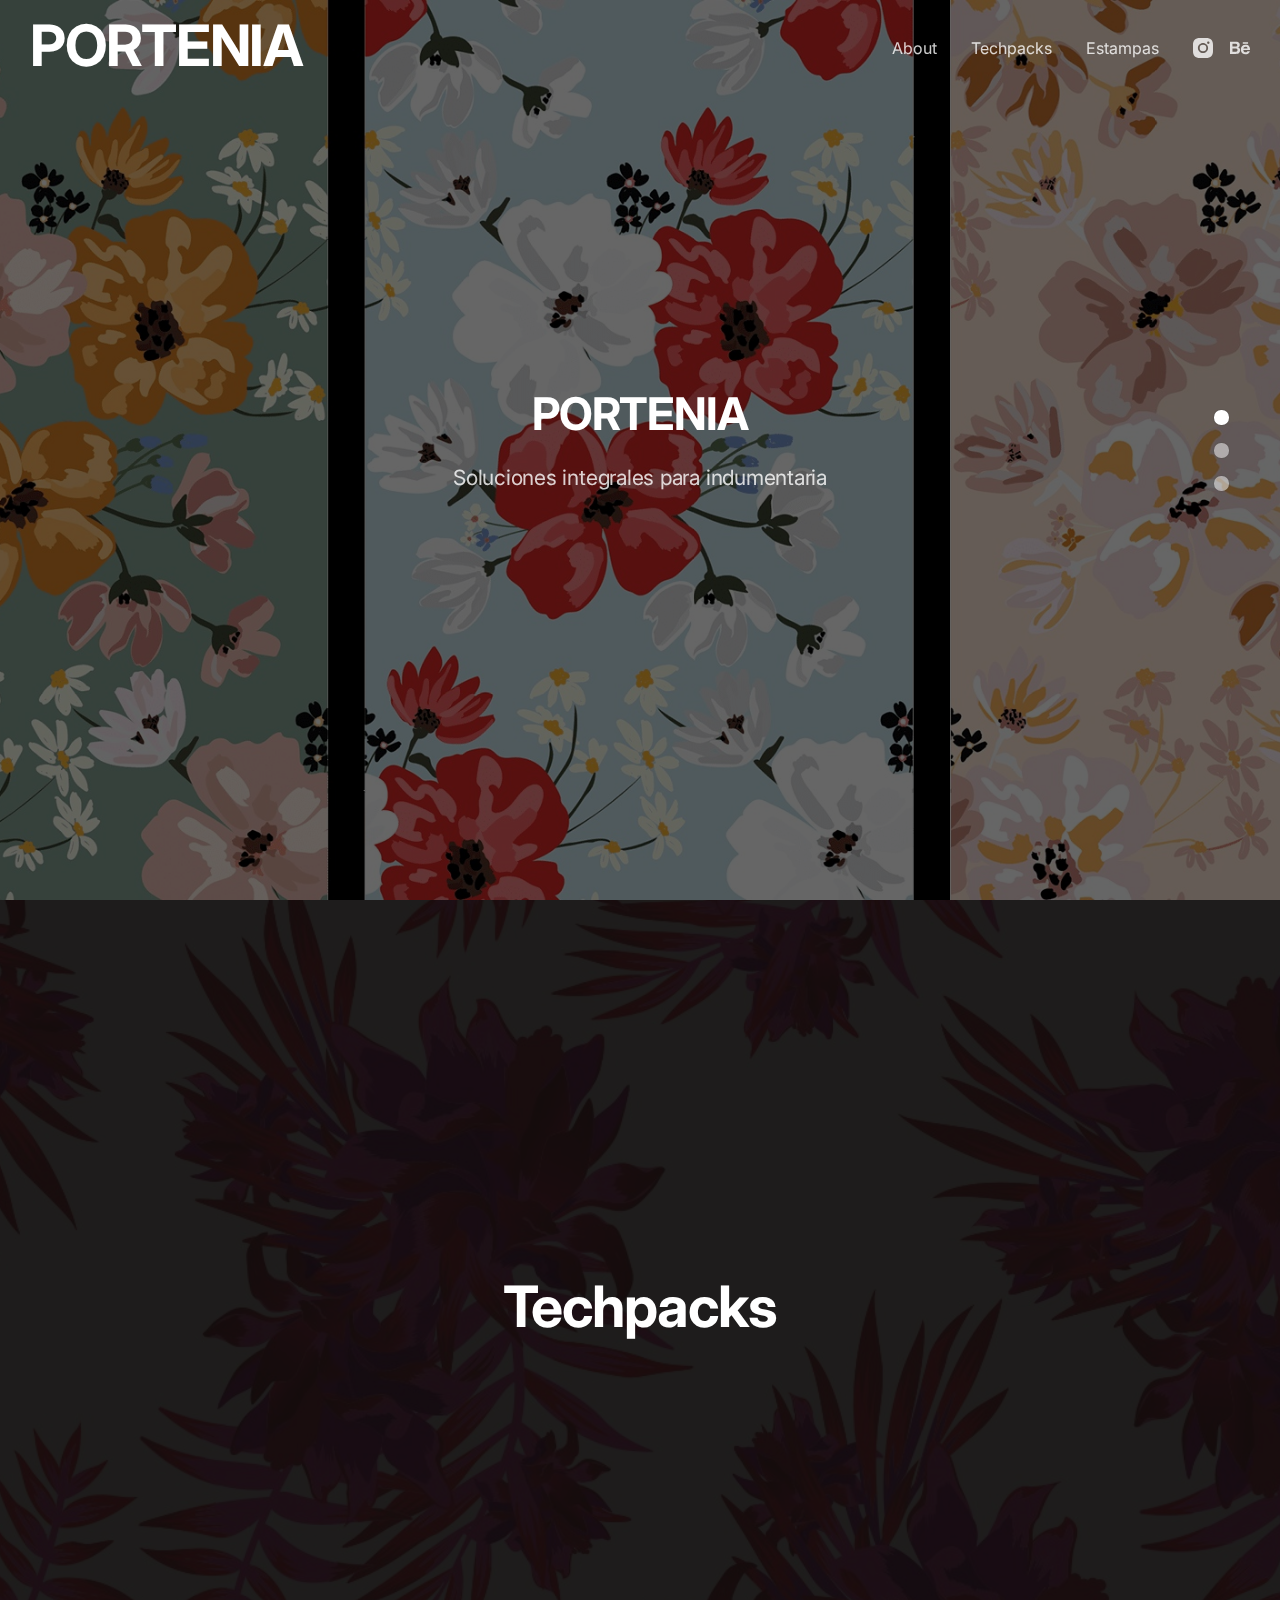
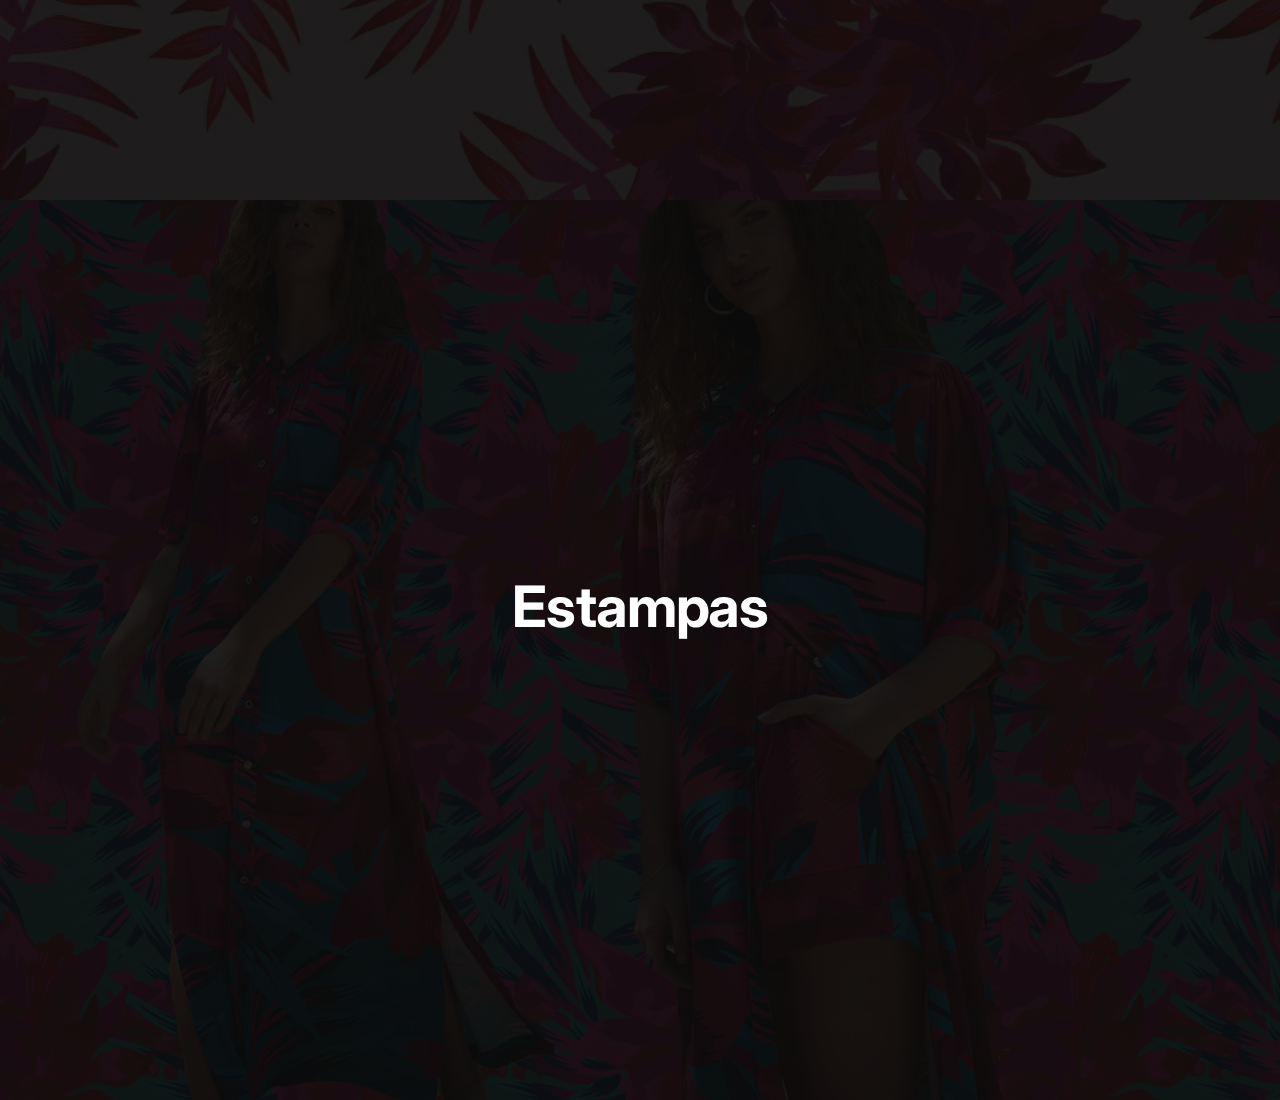
==== commit 4da80b24: "186" ====
--- a/index.html
+++ b/index.html
@@ -101,7 +101,7 @@
     <div class="right">
       <ul class="menu trim">
         <li><a href="#About">About</a></li>
-        <li><a href="#TechPacks">TechPacks</a></li>
+        <li><a href="#TechPacks">Techpacks</a></li>
         <li><a href="#Estampas">Estampas</a></li>
 
         <li class="cropRight"><a class="trimRight shift-up-2" href="https://www.instagram.com/portenia.ar/" target="_blank"><svg><use xmlns:xlink="http://www.w3.org/1999/xlink" xlink:href="#instagram"></use></svg></a></li>
@@ -210,10 +210,10 @@
 
         <div class="fix-3-12">
           <h1> Estampas</h1>
-
+          
         </div>
         <div class="button blue rounded cropBottom popupTrigger ae-2 fromCenter margin-top-3" data-popup-id="2"><i class="material-icons"></i>Ver trabajos</div>
-
+        
       </div>
     </div>
   </div>
--- a/css/slides.min.css
+++ b/css/slides.min.css
@@ -1 +1 @@
-@charset "UTF-8";body,html,img{max-width:100%}.material-icons,.slides{-webkit-font-smoothing:antialiased}.button svg,.button svg *{pointer-events:none!important}.button,.container .wrap,.slides-form.center input,.slides-form.center textarea{text-align:center}.dialog,body,html{-webkit-tap-highlight-color:transparent}a,abbr,acronym,address,applet,article,aside,audio,b,big,blockquote,body,canvas,caption,center,cite,code,dd,del,details,dfn,div,dl,dt,em,embed,fieldset,figcaption,figure,footer,form,h1,h2,h3,h4,h5,h6,header,hgroup,hr,html,i,iframe,img,ins,kbd,label,legend,li,mark,menu,nav,object,ol,output,p,pre,q,ruby,s,samp,section,small,span,strike,strong,sub,summary,sup,table,tbody,td,tfoot,th,thead,time,tr,tt,u,ul,var,video{border:0;vertical-align:baseline;margin:0;padding:0}article,aside,details,figcaption,figure,footer,header,hgroup,menu,nav,section{display:block}.button,.button.actionButton,.dot,.dot:after,.material-icons,img{display:inline-block}li,ol,ul{list-style:none}blockquote,q{quotes:none}blockquote:after,blockquote:before,q:after,q:before{content:none}table{border-collapse:collapse;border-spacing:0}b,strong{font-weight:600}html{position:static!important;top:0!important;box-sizing:border-box;margin:0;padding:0;overflow:hidden;-webkit-backface-visibility:hidden;backface-visibility:hidden}*,:after,:before{box-sizing:inherit}body{width:100%;height:100%}body,html{overflow-x:hidden}html.scrollable,html.scrollable body{overflow-y:auto;-webkit-overflow-scrolling:touch}.button,.content,.slide{overflow:hidden}img.round{border-radius:999px}img.rounded{border-radius:6px}.slides{color:#fff;fill:#fff;-webkit-hyphens:none;-ms-hyphens:none;hyphens:none;background:#111}.slides.bodyWhite{background:#fff}.slides.desktopSwipe{cursor:-webkit-grab}.slides.desktopSwipe:active{cursor:-webkit-grabbing}.slides.desktopSwipe .slide .container .wrap{cursor:inherit}.button{border-radius:3px;padding:14px 22px;color:#fff;border:none;outline:0;text-decoration:none;background:#202020;font-size:16px;line-height:1.5;font-weight:500;vertical-align:top;cursor:pointer;-webkit-backface-visibility:hidden;backface-visibility:hidden;letter-spacing:normal!important;position:relative;white-space:nowrap;transform:translate3d(0,0,0);box-shadow:0 1px 4px rgba(0,0,0,.1),0 2px 6px rgba(0,0,0,.1);-webkit-appearance:none;margin-bottom:10px;transition:.3s;-webkit-user-select:none!important;-moz-user-select:none!important;-ms-user-select:none!important;user-select:none!important}.button .material-icons,.button svg{vertical-align:middle;position:relative}.content,.slide.active{-webkit-backface-visibility:hidden}.button.actionButton:hover:not(:active),.button:hover{transform:translateY(0)!important}@media (max-width:767px){.button{max-width:100%;white-space:normal}}.popup .button,.slide .button{margin-left:5px;margin-right:5px}.popup .button.small,.slide .button.small{margin-left:4px;margin-right:4px}.button.wide{margin-left:0!important;margin-right:0!important}.button .material-icons{margin-right:8px;font-size:20px;top:-2px;-webkit-user-select:none!important;-moz-user-select:none!important;-ms-user-select:none!important;user-select:none!important}.button .material-icons.small{font-size:17px;bottom:1px}.button .material-icons.right{margin-left:8px;margin-right:0}.button svg{width:20px;height:20px;margin-top:-3px;margin-right:10px}.button svg.right{margin-right:0;margin-left:10px}.button.actionButton{height:42px;width:42px;padding:12px;border-radius:25px;z-index:999;background:rgba(0,0,0,.3);line-height:1;box-shadow:0 0 0 1px rgba(255,255,255,.05);cursor:pointer;-ms-touch-action:manipulation;touch-action:manipulation;vertical-align:top}.button.actionButton svg{width:18px;height:18px;fill:#fff!important;top:2px;vertical-align:bottom}.button.actionButton svg,.button.play svg,.button:not(.stroke) svg,.panel svg:not(.noFill),.slide.whiteSlide .button.actionButton svg{fill:#fff}.button.actionButton .material-icons{margin:0;position:relative;left:-3px;top:-3px;font-size:24px}.button.actionButton.big{width:50px;height:50px;padding:16px}.button.actionButton.big .material-icons{font-size:24px}.button.actionButton.big svg{width:22px;height:22px;left:-2px;top:0}.button.actionButton.stroke{box-shadow:none;padding:10px}.button.actionButton.rounded{border-radius:6px}.button.actionButton.sound [class*=sound-]{position:absolute;opacity:0;transition:.5s;left:13px;top:16px}.button.actionButton.sound.stroke [class*=sound-]{left:11px;top:14px}.button.actionButton.sound.playing .sound-on,.button.actionButton.sound:not(.playing) .sound-off{opacity:1}.button.actionButton.transparent{background-color:transparent}.button.stroke,.button.thin-stroke{background-color:transparent!important;color:#202020}.button:hover{box-shadow:0 2px 4px rgba(0,0,0,.15),0 3px 9px rgba(0,0,0,.15);opacity:1;transition:.35s!important}.button:hover:after{opacity:.5}.button:active{box-shadow:0 3px 6px 0 rgba(0,0,0,.1),0 0 10px 0 rgba(0,0,0,.1),0 1px 4px -1px rgba(0,0,0,.1);transform:translateY(2px)!important;transition:.35s!important}.button.shade:after,.dot:after{transition:.25s;content:""}.button:active:after{opacity:1}.button.uppercase{font-size:15px;padding-top:15px;padding-bottom:15px}.button.lowercase{text-transform:lowercase;letter-spacing:0;font-weight:300}.button.round{border-radius:99px;padding-left:28px;padding-right:28px}.button.rounded{border-radius:6px}.button.rectangular{border-radius:1px}.button.square{border-radius:0}.button.thin-stroke{font-weight:300;border:1px solid;padding:13px 21px}.slide.whiteSlide .button.thin-stroke{color:#202020}.button.thin-stroke.small{padding:9px 15px}.button.stroke{border:2px solid;padding:12px 20px}.slide.whiteSlide .button.stroke{color:#202020}.button.stroke.round{padding-left:26px;padding-right:26px}.button.stroke.uppercase{padding-top:13px;padding-bottom:13px}.button.stroke.uppercase svg{margin-bottom:-2px}.button.stroke.uppercase.small{padding:11px 15px}.button.stroke.small{border:1px solid;padding-top:9px;padding-bottom:9px}@media (min-width:768px){.button.stroke.big{padding:14px 28px}.button.stroke.big.uppercase{padding-top:16px;padding-bottom:16px}}.button.stroke:not(.flat):hover{box-shadow:inset 0 -100px 0 rgba(41,41,41,.05),0 4px 6px 0 rgba(0,0,0,.1),0 1px 10px 0 rgba(0,0,0,.1),0 2px 4px -1px rgba(0,0,0,.1)}.button.empty,.button.flat:not(:hover){box-shadow:none}.button.small{font-size:15px;font-weight:500;padding:10px 16px}.button.small .material-icons{vertical-align:bottom;position:relative;font-size:18px;margin-right:8px;bottom:1px}.button.small .material-icons.right{margin-left:8px;margin-right:0}.button.small svg{width:16px;height:16px;margin-right:10px;top:0}.button.small svg.right{margin-right:0;margin-left:10px}.button.small.round{padding-left:18px;padding-right:18px}.button.small.rounded{border-radius:6px}.button.small.uppercase{font-size:12px;padding:12px 16px;letter-spacing:.125em}.button.small.uppercase.round{padding-left:19px;padding-right:19px}@media (min-width:768px){.button.big{font-size:20px;padding:16px 26px}.button.big.round{padding-left:28px;padding-right:28px}.button.big.rounded{border-radius:7px}.button.big.uppercase{font-size:16px;padding:19px 28px}.button.big.uppercase.round{padding-left:32px;padding-right:32px}.button.big .material-icons{margin-right:10px;font-size:24px;top:-2px}.button.big .material-icons.right{margin-left:10px;margin-right:0}.button.big svg{width:24px;height:24px;margin-right:11px;top:0}.button.big svg.right{margin-right:0;margin-left:11px}}.button.empty,.button.hollow{padding:0!important;background-color:transparent!important;font-size:0!important}.button.empty{margin:0}.button.hollow{box-shadow:none!important}.button.hollow svg{margin:0}.button.shade{position:relative}.button.shade:after{position:absolute;top:0;left:0;width:100%;height:100%;background:#292929;opacity:0}.button.shade:hover:after{opacity:.15}.button.shade:active:after{opacity:.2}.button.play{width:90px;height:90px;border-radius:50%;padding:27px;margin-left:0;margin-right:0}.button.play svg{width:35px;height:36px;margin:0}.button.play.small{width:60px;height:60px;border-radius:50%;padding:22px 19px}.button.play.small svg{fill:#fff;width:23px;height:23px;top:-3px}.button.play:hover{transform:scale(1.05)}.button.gradient{position:relative}.button.gradient:before{content:"";position:absolute;top:0;left:0;width:100%;height:100%;background:linear-gradient(to bottom,#fff 0,#000 100%);z-index:-1;opacity:.1}.form-group-left{border-top-right-radius:0!important;border-bottom-right-radius:0!important;margin-right:0!important}.form-group-center{border-radius:0!important;margin-right:0!important;margin-left:0!important}.form-group-right{border-top-left-radius:0!important;border-bottom-left-radius:0!important;margin-left:0!important}.slide.whiteSlide .button.white:hover{box-shadow:0 4px 6px 0 rgba(0,0,0,.1),0 1px 10px 0 rgba(0,0,0,.1)}.slide.whiteSlide .button.white:hover:after{opacity:.3}.roundButton{border-radius:50px;height:50px;width:50px;padding:14px;margin:5px}.roundButton svg{bottom:2px}@media (max-width:319px){.button.uppercase,.uppercase{letter-spacing:.07em}}.button.uppercase{letter-spacing:.125em!important;text-indent:-.1em!important;font-weight:700!important}.material-icons{font-family:"Material Icons";font-weight:400;font-style:normal;font-size:24px;line-height:1;text-transform:none;letter-spacing:normal;word-wrap:normal;white-space:nowrap;direction:ltr;text-rendering:optimizeLegibility;-moz-osx-font-smoothing:grayscale;-webkit-font-feature-settings:"liga";font-feature-settings:"liga"}.dialog li input,.slides-form,.slides-form button{font-family:inherit}.material-icons.md-18{font-size:18px}.material-icons.md-24{font-size:24px}.material-icons.md-36{font-size:36px}.material-icons.md-48{font-size:48px}.slide.whiteSlide svg:not(.noFill){fill:#202020}.embedContainer,.svgContainer{position:relative;width:100%;height:0;padding:0}.embedContainer .scale,.svgContainer svg.scale{position:absolute;height:100%;width:100%;left:0;top:0}.dots{font-size:0}.dot{padding:7px}.dot:after{width:6px;height:6px;background:#fff;border-radius:50%;opacity:.5}.dot.big .dot:after{width:14px;height:14px}.slide.whiteSlide .dot:after{background:#202020}.slides:not(.mobile).dot:hover:after{transform:scale(1.333333);opacity:1}.dot.selected:after,.dot:active:after{opacity:1;transform:scale(1.675)}.tabs{color:#fff;max-width:260px;border-radius:5px}.tabs li{padding:16px 20px;letter-spacing:2.5px;font-size:12px;transition:.15s;margin-top:-1px;border:1px solid rgba(255,255,255,.3)}.tabs li:not(:last-child){border-bottom:0}.tabs li:first-child{border-radius:6px 6px 0 0}.tabs li:last-child{border-radius:0 0 6px 6px}.tabs li.selected{background:#fff;color:#202020}.slide.whiteSlide .tabs li{border-color:#e5e5e5;color:#202020}.slide.whiteSlide .tabs li.selected{background:#202020;border-color:#202020;color:#fff}.links li{font-size:17px;letter-spacing:0;padding:4px 0}.slides-form .label,.slides-form label{display:block;font-size:14px;margin-top:12px;margin-bottom:2px}.slides-form .label.uppercase,.slides-form label.uppercase{font-size:14px}.slides-form input[type=email],.slides-form input[type=name],.slides-form input[type=number],.slides-form input[type=password],.slides-form input[type=tel],.slides-form input[type=text],.slides-form select,.slides-form textarea{font-family:inherit;position:relative;background:#fff;padding:16px;border:none;font-size:16px;color:#242424;outline:0;border-radius:3px;width:100%;-webkit-appearance:none;-moz-appearance:none;appearance:none;border:1px solid rgba(0,0,0,.1);transition:.15s}.slides-form input[type=email].flat,.slides-form input[type=email]:focus,.slides-form input[type=email]:hover,.slides-form input[type=name].flat,.slides-form input[type=name]:focus,.slides-form input[type=name]:hover,.slides-form input[type=number].flat,.slides-form input[type=number]:focus,.slides-form input[type=number]:hover,.slides-form input[type=password].flat,.slides-form input[type=password]:focus,.slides-form input[type=password]:hover,.slides-form input[type=tel].flat,.slides-form input[type=tel]:focus,.slides-form input[type=tel]:hover,.slides-form input[type=text].flat,.slides-form input[type=text]:focus,.slides-form input[type=text]:hover,.slides-form select.flat,.slides-form select:focus,.slides-form select:hover,.slides-form textarea.flat,.slides-form textarea:focus,.slides-form textarea:hover{border-color:rgba(0,0,0,.2)}.slides-form input[type=email]:focus,.slides-form input[type=name]:focus,.slides-form input[type=number]:focus,.slides-form input[type=password]:focus,.slides-form input[type=tel]:focus,.slides-form input[type=text]:focus,.slides-form select:focus,.slides-form textarea:focus{border-color:#2196F3;z-index:10}.slides-form input[type=email]:focus::-webkit-input-placeholder,.slides-form input[type=name]:focus::-webkit-input-placeholder,.slides-form input[type=number]:focus::-webkit-input-placeholder,.slides-form input[type=password]:focus::-webkit-input-placeholder,.slides-form input[type=tel]:focus::-webkit-input-placeholder,.slides-form input[type=text]:focus::-webkit-input-placeholder,.slides-form select:focus::-webkit-input-placeholder,.slides-form textarea:focus::-webkit-input-placeholder{color:#242424;font-weight:400;opacity:0}.slides-form input[type=email]:focus:-moz-placeholder,.slides-form input[type=name]:focus:-moz-placeholder,.slides-form input[type=number]:focus:-moz-placeholder,.slides-form input[type=password]:focus:-moz-placeholder,.slides-form input[type=tel]:focus:-moz-placeholder,.slides-form input[type=text]:focus:-moz-placeholder,.slides-form select:focus:-moz-placeholder,.slides-form textarea:focus:-moz-placeholder{color:#242424;font-weight:400;opacity:0}.slides-form input[type=email]:focus::-moz-placeholder,.slides-form input[type=name]:focus::-moz-placeholder,.slides-form input[type=number]:focus::-moz-placeholder,.slides-form input[type=password]:focus::-moz-placeholder,.slides-form input[type=tel]:focus::-moz-placeholder,.slides-form input[type=text]:focus::-moz-placeholder,.slides-form select:focus::-moz-placeholder,.slides-form textarea:focus::-moz-placeholder{color:#242424;font-weight:400;opacity:0}.slides-form input[type=email]:focus:-ms-input-placeholder,.slides-form input[type=name]:focus:-ms-input-placeholder,.slides-form input[type=number]:focus:-ms-input-placeholder,.slides-form input[type=password]:focus:-ms-input-placeholder,.slides-form input[type=tel]:focus:-ms-input-placeholder,.slides-form input[type=text]:focus:-ms-input-placeholder,.slides-form select:focus:-ms-input-placeholder,.slides-form textarea:focus:-ms-input-placeholder{color:#242424;font-weight:400;opacity:0}.slides-form input[type=email]:not(textarea).round,.slides-form input[type=name]:not(textarea).round,.slides-form input[type=number]:not(textarea).round,.slides-form input[type=password]:not(textarea).round,.slides-form input[type=tel]:not(textarea).round,.slides-form input[type=text]:not(textarea).round,.slides-form select:not(textarea).round,.slides-form textarea:not(textarea).round{border-radius:22px;padding-left:22px;padding-right:22px}.slides-form input[type=email].rounded,.slides-form input[type=name].rounded,.slides-form input[type=number].rounded,.slides-form input[type=password].rounded,.slides-form input[type=tel].rounded,.slides-form input[type=text].rounded,.slides-form select.rounded,.slides-form textarea.rounded{border-radius:6px}.slides-form input[type=email]:after,.slides-form input[type=name]:after,.slides-form input[type=number]:after,.slides-form input[type=password]:after,.slides-form input[type=tel]:after,.slides-form input[type=text]:after,.slides-form select:after,.slides-form textarea:after{content:"";position:absolute;top:0;left:0;right:0;bottom:0;background:#fff}@media (min-width:768px){.slides-form input[type=email],.slides-form input[type=name],.slides-form input[type=number],.slides-form input[type=password],.slides-form input[type=tel],.slides-form input[type=text],.slides-form select,.slides-form textarea{max-width:300px}}.slides-form input[type=email]::-webkit-input-placeholder,.slides-form input[type=name]::-webkit-input-placeholder,.slides-form input[type=number]::-webkit-input-placeholder,.slides-form input[type=password]::-webkit-input-placeholder,.slides-form input[type=tel]::-webkit-input-placeholder,.slides-form input[type=text]::-webkit-input-placeholder,.slides-form select::-webkit-input-placeholder,.slides-form textarea::-webkit-input-placeholder{color:#242424;font-weight:400;opacity:.5}.slides-form input[type=email]:-moz-placeholder,.slides-form input[type=name]:-moz-placeholder,.slides-form input[type=number]:-moz-placeholder,.slides-form input[type=password]:-moz-placeholder,.slides-form input[type=tel]:-moz-placeholder,.slides-form input[type=text]:-moz-placeholder,.slides-form select:-moz-placeholder,.slides-form textarea:-moz-placeholder{color:#242424;font-weight:400;opacity:.5}.slides-form input[type=email]::-moz-placeholder,.slides-form input[type=name]::-moz-placeholder,.slides-form input[type=number]::-moz-placeholder,.slides-form input[type=password]::-moz-placeholder,.slides-form input[type=tel]::-moz-placeholder,.slides-form input[type=text]::-moz-placeholder,.slides-form select::-moz-placeholder,.slides-form textarea::-moz-placeholder{color:#242424;font-weight:400;opacity:.5}.slides-form input[type=email]:-ms-input-placeholder,.slides-form input[type=name]:-ms-input-placeholder,.slides-form input[type=number]:-ms-input-placeholder,.slides-form input[type=password]:-ms-input-placeholder,.slides-form input[type=tel]:-ms-input-placeholder,.slides-form input[type=text]:-ms-input-placeholder,.slides-form select:-ms-input-placeholder,.slides-form textarea:-ms-input-placeholder{color:#242424;font-weight:400;opacity:.5}.slides-form input[type=email],.slides-form input[type=name],.slides-form input[type=number],.slides-form input[type=password],.slides-form input[type=tel],.slides-form input[type=text],.slides-form select{height:52px;padding:0 16px}.slides-form textarea{font-weight:400;line-height:1.5;padding-top:10px!important;max-height:200px;max-width:100%;min-height:52px}.slides-form textarea.d{border-radius:15px!important}.slides-form textarea.round{border-radius:22px!important}.slides-form select{background-image:url('data:image/svg+xml;charset=UTF-8,<svg xmlns="http://www.w3.org/2000/svg" width="37" height="7"><path fill="rgb(23,23,23)" d="M14.022 0l5.978 6 6-6z"/></svg>');background-repeat:no-repeat;background-position:right;-webkit-appearance:none;-moz-appearance:none;appearance:none}.slides-form button[type=submit],.slides-form input[type=email],.slides-form input[type=name],.slides-form input[type=number],.slides-form input[type=password],.slides-form input[type=submit],.slides-form input[type=tel],.slides-form input[type=text],.slides-form select,.slides-form textarea{margin:5px}@media (min-width:768px){.slides-form button[type=submit],.slides-form input[type=email],.slides-form input[type=name],.slides-form input[type=number],.slides-form input[type=password],.slides-form input[type=submit],.slides-form input[type=tel],.slides-form input[type=text],.slides-form select,.slides-form textarea{max-width:300px}}@media (max-width:768px){.slides-form button[type=submit],.slides-form input[type=email],.slides-form input[type=name],.slides-form input[type=number],.slides-form input[type=password],.slides-form input[type=submit],.slides-form input[type=tel],.slides-form input[type=text],.slides-form select,.slides-form textarea{margin-left:auto!important;margin-right:auto!important;width:100%;display:block!important}}.slides-form button[type=submit].wide,.slides-form input[type=email].wide,.slides-form input[type=name].wide,.slides-form input[type=number].wide,.slides-form input[type=password].wide,.slides-form input[type=submit].wide,.slides-form input[type=tel].wide,.slides-form input[type=text].wide,.slides-form label.wide,.slides-form select.wide,.slides-form textarea.wide{max-width:100%;width:100%;margin-left:0!important;margin-right:0!important}@media (min-width:769px){.slides-form input.pair{width:50%!important;max-width:50%!important;border-top-right-radius:0!important;border-bottom-right-radius:0!important;margin-left:0;margin-right:0}.slides-form input.pair+.pair{width:calc(50% + 1px)!important;max-width:calc(50% + 1px)!important;margin-left:-1px;border-radius:0 3px 3px 0!important}}.toLeft,[class*=fix-]{margin-right:auto!important}.container,.content,.popup:not(.youtube) .background iframe,.slide,.slide:not(.youtube) .background iframe{width:100%;height:100%}.slide{position:fixed;background:#202020;color:#fff;z-index:10}.slide.active{transform-style:preserve-3d;backface-visibility:hidden}.mobile .slide{visibility:hidden}.mobile .slide.active{visibility:visible}.slide.whiteSlide{color:#202020;background:#fff}.content{position:absolute;backface-visibility:hidden;top:0;left:0;z-index:100;-webkit-overflow-scrolling:touch}.content.scrollBar,.sidebar{overflow-y:auto}.windows .defaultScroll .content{overflow:auto;overflow-x:hidden}.mobile .content{overflow:auto;overflow-x:hidden;-webkit-overflow-scrolling:touch}.container .wrap .overflowHidden,.pad,.slide.video .background,.videoThumbnail{overflow:hidden}.fade .content{background:rgba(0,0,0,.6)}.dropdown.share li:after,.fade-1 .content{background:rgba(0,0,0,.1)}.fade-2 .content{background:rgba(0,0,0,.2)}.fade-3 .content{background:rgba(0,0,0,.3)}.fade-4 .content{background:rgba(0,0,0,.4)}.fade-5 .content{background:rgba(0,0,0,.5)}.fade-6 .content{background:rgba(0,0,0,.6)}.fade-7 .content{background:rgba(0,0,0,.7)}.fade-8 .content{background:rgba(0,0,0,.8)}.fade-9 .content{background:rgba(0,0,0,.9)}.whiteSlide[class*=fade] .content{background:rgba(255,255,255,.85)}.container{display:table;table-layout:fixed;position:relative}.container .wrap{display:table-cell;vertical-align:middle;overflow:hidden}.container .wrap .spaceWrap,.container .wrap.spaceWrap,.container .wrap:not(.noSpaces){padding:120px calc(8% + 15px)}.container .wrap *{-webkit-user-select:text;-moz-user-select:text;-ms-user-select:text;user-select:text}.popup .background,.slide .background{position:absolute;top:0;left:0;width:100%;height:100%;background-position:center;background-size:cover;-webkit-backface-visibility:hidden;backface-visibility:hidden}.popup .background iframe,.slide .background iframe{border:0;position:absolute;top:0;left:0}.pad,.videoThumbnail.rounded{border-radius:6px}.fix-1-12{max-width:80px!important}.fix-2-12{max-width:180px!important}.fix-3-12{max-width:280px!important}.fix-4-12{max-width:380px!important}.fix-5-12{max-width:480px!important}.fix-6-12{max-width:580px!important}.fix-7-12{max-width:680px!important}.fix-8-12{max-width:780px!important}.fix-9-12{max-width:880px!important}.fix-10-12{max-width:980px!important}.fix-11-12{max-width:1080px!important}.fix-12-12{max-width:1180px!important}[class*=fix-]{width:100%!important;margin-left:auto!important;float:none}.toLeft{margin-left:0!important}.toCenter,.toRight{margin-left:auto!important}.toRight{margin-right:0!important;float:right}.toCenter{margin-right:auto!important}.dropdownTrigger,.popupTrigger,.sidebarTrigger{cursor:pointer}.shiftImage{margin-top:-15%;margin-bottom:-100%}.shiftImageVertical{margin-right:-100%;max-width:none}.slide.video .background video{position:absolute;top:50%;left:50%;min-width:100%;min-height:100%;width:auto;height:auto;z-index:-100;transform:translateX(-50%) translateY(-50%);background-size:cover}.slide.video .background video::-webkit-media-controls{display:none!important}.slide.video .background video::-webkit-media-controls-panel{display:none!important;-webkit-appearance:none}.slide.video .background video::-webkit-media-controls-start-playback-button{display:none!important;-webkit-appearance:none}html:not(.mobile) .slide.video .background[style]{background:0 0!important}.mobile .slide.video .background[style] video{display:none}.videoThumbnail{cursor:pointer;position:relative;font-size:0;line-height:0;transition:.5s}.videoThumbnail:before{content:"";position:absolute;top:0;left:0;height:100%;width:100%;background:url(../assets/svg/video-icon.svg) center center no-repeat;transition:.5s}.videoThumbnail:not(.noTint):hover:after{background-color:rgba(0,0,0,.15)}.videoThumbnail:hover{transform:scale(1.025)}.videoThumbnail:hover:before{transform:scale(1.1);transition:.25s}.videoThumbnail:active:before{opacity:.8}.videoThumbnail.small{max-width:200px;display:block}.videoThumbnail.small:before{background-size:44px}.button.empty.shadow:hover,.shadow{box-shadow:0 10px 40px rgba(0,0,0,.2)}.pad{padding:40px;color:#202020;background:#fff;box-shadow:0 1px 4px rgba(0,0,0,.1),0 2px 6px rgba(0,0,0,.1)}.pad.shadow,.pad.shadowHover:hover{box-shadow:0 10px 40px rgba(0,0,0,.2)}.pad.shadow.stroke{background:0 0;transition:.15s;color:#fff}.pad.shadow.stroke:hover{background:#fff;color:#202020;transition:.15s}.pad.shadowHover{transition:.5s}.pad small{font-size:15px;line-height:1.45;margin:15px 0}.resizing .equalElement{transition:0s!important}.hr{position:relative;height:1px;width:100%}@media (max-width:1023px){.shiftImage{margin-top:0!important;margin-bottom:0!important}.shiftImageVertical{margin-right:0!important;max-width:100%!important}}@media (min-width:1024px){.hideForDesktop{display:none!important}.showForDesktop{display:block!important}}@media (max-width:1024px){.hideForTablet{display:none!important}.showForTablet{display:block!important}.showForTabletInline{display:inline!important}}@media (max-width:767px){.pad.collapse,.pad.shadow{box-shadow:none}.pad.collapse{background:inherit;color:inherit;border:none;padding:0!important;overflow:inherit;border-radius:0;transition:0s!important}.hideForPhablet{display:none!important}}@media (max-width:768px){.showForPhablet{display:block!important}.showForPhabletInline{display:inline!important}}@media (max-width:435px){.hideForPhone{display:none!important}.showForPhone{display:block!important}.showForPhoneInline{display:inline!important}}html.mobile .hideForMobile{display:none!important}html.mobile .showForMobile{display:block!important}html.mobile .showForMobileInline{display:inline!important}.helpBubble{cursor:pointer}.helpBubble:after{content:"?";font-size:14px;width:17px;height:17px;line-height:1.2;background:#202020;opacity:.3;color:#fff;border-radius:50%;display:inline-block;margin-left:4px;font-weight:700;transition:.25s}.helpBubble .helpMessage{background:rgba(255,255,255,.98);color:#202020;font-size:15px;line-height:1.4;border-radius:5px;position:absolute;z-index:10;box-shadow:0 1px 8px rgba(0,0,0,.07),0 6px 8px rgba(0,0,0,.05);padding:17px;text-align:left;bottom:50%;margin-bottom:10px;transform:translateY(10px) scale(.95);transition:.25s;opacity:0;pointer-events:none;color:rgba(48,48,48,.7)}.mobile .simplifiedMobile .panel.hideOnScroll,.panel,.scroll .panel.hideOnScroll{position:fixed}.panel.black,.panel.white{box-shadow:0 1px 1px rgba(0,0,0,.07)}.panel.bottom,.side{bottom:0}.helpBubble .helpMessage strong{color:#303030}.helpBubble:hover .helpMessage{pointer-events:all;transform:translateY(0) scale(1);opacity:1}.helpBubble:hover:after{opacity:1}.panel{left:0;width:100%;padding:10px 30px;z-index:200;text-align:center;font-size:16px;pointer-events:none;-webkit-backface-visibility:hidden;backface-visibility:hidden;-webkit-user-select:none;-moz-user-select:none;-ms-user-select:none;user-select:none;transform:translate3d(0,0,0)}.panel.top{top:0}.panel.white{background:rgba(255,255,255,.975)!important}.panel.black{background-color:rgba(0,0,0,.8)!important}.animateOnEvent .panel.top,.animated .panel.top,.hidePanel-top .panel.top.hideOnScroll,.slides.firstSlide .panel.top.exceptFirstSlide,.slides.lastSlide .panel.top.exceptLastSlide,.slides:not(.firstSlide) .panel.top.firstSlideOnly,.slides:not(.firstSlide):not(.lastSlide) .panel.top.firstAndLastSlidesOnly,.slides:not(.lastSlide) .panel.top.lastSlideOnly{transform:translate3d(0,-100%,0);opacity:0}.animateOnEvent .panel.bottom,.animated .panel.bottom,.hidePanel-bottom .panel.bottom.hideOnScroll,.slides.firstSlide .panel.bottom.exceptFirstSlide,.slides.lastSlide .panel.bottom.exceptLastSlide,.slides:not(.firstSlide) .panel.bottom.firstSlideOnly,.slides:not(.firstSlide):not(.lastSlide) .panel.bottom.firstAndLastSlidesOnly,.slides:not(.lastSlide) .panel.bottom.lastSlideOnly{transform:translate3d(0,100%,0);opacity:0}.page-loaded .animateOnEvent .panel,.page-loaded .animated .panel{transition:transform .5s,opacity .5s,padding .5s;transform:translate3d(0,0,0);opacity:1}.slides.whiteSlide .panel{color:#202020}.mobile .simplifiedMobile .panel.hideOnScroll.top.hide,.scroll .panel.hideOnScroll.top.hide{transform:translateY(-100%)!important;opacity:0}.mobile .simplifiedMobile .panel.hideOnScroll.bottom.hide,.scroll .panel.hideOnScroll.bottom.hide{transform:translateY(100%)!important;opacity:0}.panel .sections{display:table;width:100%;font-size:0}.panel .sections>div{display:table-cell;vertical-align:middle;text-align:center;width:33.33333%;white-space:nowrap;font-size:16px;height:50px}.panel .sections>div.auto{width:.1%}.panel .sections>div *{pointer-events:all}.panel .sections>div.left{text-align:left}.panel .sections>div.left ul.crop{padding-left:0}.panel .sections>div.left ul.crop li:first-child{margin-left:0}.panel .sections>div.left.space{padding-right:20px}.panel .sections>div.right{text-align:right}.panel .sections>div.right ul.crop{padding-right:0}.panel .sections>div.right ul.crop li:last-child{margin-right:0}.panel .sections>div.right.space{padding-left:20px}.panel .sections>div.center.space{padding:0 20px}.panel .sections.hidden{display:none}.panel .sections .menu{white-space:nowrap;display:inline-block;padding:0 12px;font-size:0}.panel .sections .menu svg{width:20px;height:20px;vertical-align:bottom}.panel .sections .menu li{font-size:16px;font-weight:400;display:inline-block;margin:0 10px}.panel .hidden,.panel .hidden *,.side.compact .navigation li:after{display:none}.panel .sections .menu li a{padding:0 7px;opacity:.8}.panel .sections .menu li a:hover{opacity:1}.panel .sections .menu.uppercase li{font-size:12px;margin:0 10px;letter-spacing:.125em;font-weight:600!important}.panel .sections .menu.uppercase li svg{position:relative;top:2px}.panel svg{vertical-align:text-bottom;transition:.35s}.dialog li,.navigation ul,.panel .button:not(.actionButton){vertical-align:middle}.panel img{max-width:none}.slides.whiteSlide .panel svg{fill:#202020}.panel .button{margin:0}.panel .button+.button{margin-left:10px}.panel .button:not(.actionButton):hover:not(:active){transform:translateY(0)!important;box-shadow:0 0 0 1px rgba(255,255,255,.05),0 4px 6px 0 rgba(0,0,0,.1),0 1px 10px 0 rgba(0,0,0,.1)}.panel .nextSlide,.panel .prevSlide{width:24px;height:24px;transition:.25s}.panel .nextSlide svg,.panel .prevSlide svg{width:18px;height:18px}.slides.whiteSlide .panel .actionButton svg{fill:#fff}.firstSlide .panel .prevSlide,.lastSlide .panel .nextSlide{opacity:0;pointer-events:none;cursor:default}.navigation li,.nextSlide,.prevSlide{cursor:pointer}.firstSlide .panel.bottom .nextSlide svg{animation:animateArrow 4s infinite}.panel .panelIcon{position:relative;top:5px}.progress-bar,.side{position:fixed;top:0}@keyframes animateArrow{100%,80%{transform:translateY(0)}90%{transform:translateY(10px)}}.nextSlide:hover,.prevSlide:hover{transition:.15s}.nextSlide:active,.prevSlide:active{opacity:.75}.firstSlide.lastSlide .nextSlide,.firstSlide.lastSlide .prevSlide{opacity:0}.progress-bar{left:0;height:4px;width:0%;transition:width 1s,opacity 1s;z-index:1000;opacity:1}.progress-bar.loaded{width:100%;opacity:0;transition:width 0s,opacity .25s 1s}.side{right:0;height:100%;z-index:100;padding:70px 4%;pointer-events:none;opacity:1;transition:opacity .5s;transform:translate3d(0,0,0)}@media (min-width:1380px){.side{padding-left:55px;padding-right:55px}}.side.large{padding:calc(5.56% + 50px) 5%}.side.left{left:0;right:inherit}.side.right{right:0;left:inherit}.side.compact{padding:30px 4%}.side.compact .navigation li{width:15px;height:7px;margin:0;box-shadow:none;border-radius:0;background:#fff;opacity:.2;padding:1px;cursor:pointer}.side.compact .navigation li.selected,.side.compact .navigation li:hover{opacity:1}.side.compact .navigation li:before{margin:0 8px!important;top:-10px}.whiteSlide .side.compact .navigation li{background:#202020}.side.compact:not(.square) .navigation li:first-child{border-radius:10px 10px 0 0}.side.compact:not(.square) .navigation li:last-child{border-radius:0 0 10px 10px}.panel .side{position:relative;display:inline;height:auto;padding:0}.slides.whiteSlide .side svg:not([fill]){fill:#202020}.navigation{display:table;height:100%}.navigation ul{display:table-cell}.navigation *{pointer-events:all}.navigation li{fill:#fff;display:block;background:0 0;padding:9px;margin:0 -9px;position:relative}.navigation li:after{content:"";display:block;width:15px;height:15px;border-radius:7px;opacity:.5;background:#fff;box-shadow:0 0 1px #303030;transition:.25s}.navigation li.selected:after,.navigation li:hover:after{opacity:1}.navigation li[data-title]:before{content:attr(data-title);position:absolute;right:100%;top:1px;background:rgba(0,0,0,.7);color:#fff;font-size:14px;min-width:50px;border-radius:6px;padding:7px 12px;font-weight:500;display:inline-block;text-align:center;white-space:nowrap;box-shadow:0 0 0 1px rgba(255,255,255,.1);pointer-events:none;visibility:hidden}.dropdown.show,.navigation li:hover:before{visibility:visible}.left .navigation li:before{left:100%;right:auto}.panel.bottom .navigation li:before{transform:translateY(-100%) translateX(-50%);left:14px;top:-2px}.medium .navigation.default li:after{width:10px;height:10px;border-radius:5px}.small .navigation.default li:after{width:6px;height:6px;border-radius:3px}.stroke .navigation.default li:after{border-color:#fff;border-style:solid;border-width:2px;background-color:transparent}.stroke.small .navigation.default li:after{border-width:1px}.stroke .navigation.default li.selected:after,.stroke .navigation.default li:hover:after{background:#fff}.square .navigation.default li:after,.square.small .navigation.default li:after{border-radius:1px}.diamond .navigation.default li:after{border-radius:0;transform:rotate(45deg) scale(.72)}.diamond.medium .navigation.default li:after{transform:rotate(45deg) scale(.88)}.diamond.small .navigation.default li:after{transform:rotate(45deg) scale(1)}.line .navigation.default li{margin:0 -9px;padding:5px 9px;text-align:right;font-size:0}.line .navigation.default li:after{height:3px;display:inline-block;text-align:right;background:#fff;border:none}.line .navigation.default li:before{margin-top:-10px}.line .navigation.default li.selected:after{width:25px}.line.left .navigation.default li{text-align:left}.line.medium .navigation.default li{margin:0 -5px;padding:4px 8px}.line.medium .navigation.default li.selected:after{width:19px}.line.small .navigation.default li{margin:0;padding:4px 6px}.line.small .navigation.default li.selected:after{width:13px}.pole .navigation.default li{margin:0 1px 0 2px;padding:2px 9px;text-align:right;font-size:0}.pole .navigation.default li:after{height:20px;width:4px;display:inline-block;transition:.5s;text-align:right;background:#fff;border-radius:1px;border:none}.pole .navigation.default li:before{margin-top:-3px}.pole .navigation.default li.selected:after{height:60px}.pole .navigation.default li.selected:before{margin-top:19px}.pole.medium .navigation.default li{margin:0 2px}.pole.medium .navigation.default li:after{height:15px;width:3px}.pole.medium .navigation.default li:before{margin-top:-5px}.pole.medium .navigation.default li.selected:after{height:45px}.pole.medium .navigation.default li.selected:before{margin-top:10px}.pole.small .navigation.default li{margin:0 2px}.pole.small .navigation.default li:after{height:10px;width:3px}.pole.small .navigation.default li:before{margin-top:-7px}.pole.small .navigation.default li.selected:after{height:30px}.pole.small .navigation.default li.selected:before{margin-top:2px}.slides.whiteSlide .navigation li:after{background:#202020;box-shadow:0 0 1px #fff}.slides.whiteSlide .stroke .navigation li:after{border-color:#202020;background:0 0}.slides.whiteSlide .stroke .navigation li:hover:after{background:#202020}.slides.whiteSlide .stroke .navigation li.selected:after{border-color:#202020;background:#202020}.slides.whiteSlide .navigation.numbers li:after{color:#202020;text-shadow:0 0 2px #fff!important}.panel .navigation,.panel .navigation ul{display:inline}.panel .navigation li{display:inline-block;margin:-9px 0}.panel .side.small .navigation li{margin:0}.navigation .sideArrow{width:31px;height:72px;margin:0 -9px}@media (max-width:766px){.navigation .sideArrow{width:17px;height:40px}}.navigation.numbers ul{counter-reset:item;list-style-type:none}.navigation.numbers li{display:block}.navigation.numbers li:after{content:counter(item);counter-increment:item;background:0 0!important;box-shadow:none!important;text-shadow:0 0 2px #202020;font-weight:700;font-size:20px;line-height:.7;text-align:center;transition:.25s}.medium .navigation.numbers li:after{font-size:17px}.small .navigation.numbers li:after{font-size:14px}.dropdown{position:fixed;z-index:300;color:#202020;width:160px;background:#fff;box-shadow:0 6px 11px 0 rgba(0,0,0,.15),0 14px 28px rgba(0,0,0,.1),0 0 0 1px rgba(0,0,0,.05);margin-bottom:50px;border-radius:6px;text-align:center;cursor:default;transform:translateY(0) scale(.9);transform-origin:top;transition:transform .35s,opacity .35s,box-shadow .35s}.dropdown:not(.show){pointer-events:none;opacity:0}.dropdown.rectangular{border-radius:0}.dropdown .title{font-size:17px;font-weight:500;margin:0;text-align:center;opacity:.8}.dropdown a{font-size:15px;opacity:.6}.dropdown a:hover{opacity:.8}.dropdown:not(.noArrow):after,.dropdown:not(.noArrow):before{content:"";bottom:100%;left:22px;border:solid transparent;height:0;width:0;position:absolute;pointer-events:none;border-color:rgba(255,255,255,0);border-bottom-color:#fff;border-width:7px;margin-left:-7px}.dropdown:not(.noArrow):before{border-bottom-color:rgba(0,0,0,.1);border-width:8px;margin-left:-8px}.dropdown.show{opacity:1;transform:translateY(20px)}.dropdown .hideDropdown,.dropdown.show.hide{opacity:0;pointer-events:none}.dropdown.show.hide{transform:translateY(40px);box-shadow:0 0 0 0 rgba(0,0,0,.15),0 0 0 rgba(0,0,0,.1),0 0 0 1px rgba(0,0,0,.05)}.dropdown.bottom{transform-origin:bottom}.dropdown.bottom.show{transform:translateY(-20px)}.dropdown.bottom.show.hide{transform:translateY(-40px)}.dropdown.bottom:after,.dropdown.bottom:before{top:100%;bottom:initial;border-bottom-color:rgba(255,255,255,0);border-top-color:#fff}.dropdown.bottom:before{border-top-color:rgba(0,0,0,.06)}.dropdown.right:after,.dropdown.right:before{right:18px;left:auto}.dropdown.right:before{right:17px}.dropdown.center:after,.dropdown.center:before{left:50%}.dropdown.share li{float:left;text-align:center;display:block;width:80px;height:50px;padding:14px 0;color:#fff;position:relative;cursor:pointer;opacity:.9;transition:.15s}.dropdown.share li:hover{opacity:1}.dropdown.share li:after{content:" ";position:absolute;top:0;left:0;right:0;bottom:0;opacity:0;transition:.25s}.dropdown.share li:active:after{opacity:1;transition:.1s}.dropdown.share li svg{width:20px;height:20px;fill:#fff}.dropdown.share li.mail{width:100%;height:auto;color:#202020;opacity:.6;font-size:15px;padding:20px 0;border-bottom-left-radius:6px;border-bottom-right-radius:6px}.dropdown.share li.mail:hover{opacity:.8}.scroll .dropdown{position:absolute;top:0}.sidebar{position:fixed;top:0;right:0;width:320px;max-width:90%;height:100%;color:#fff;z-index:500;background:#0E0E0E;transform:translateX(100%);-webkit-overflow-scrolling:touch}.sidebar.bottom,.sidebar.top{width:100%;height:auto;max-width:100%}html:not(.page-loaded) .sidebar{display:none}.sidebar svg{fill:#fff}.sidebarShown .sidebar.visible{transform:translateX(0);opacity:1}.sidebar .content{padding:40px;overflow-y:auto;position:relative}.sidebar.small .content{padding:30px}.sidebar .wrap{padding:0}.sidebar.left{right:inherit;left:0;transform:translateX(-100%)}.sidebar.top{top:0;transform:translateY(-100%)}.sidebar.bottom{bottom:0;top:inherit;transform:translateY(100%)}.sidebar .logo{padding:0;font-size:0;margin-bottom:35px}.sidebar .close{position:absolute;top:0;right:0;cursor:pointer;padding:14px;font-size:0;opacity:.5;z-index:101;transition:.25s}.sidebar .close:hover{opacity:1}.sidebar .close svg{width:24px;height:24px;fill:#fff}.sidebar .close:active svg{transform:scale(.92)}.sidebar ul.mainMenu,.sidebar ul.social,.sidebar ul.subMenu{line-height:1.9;margin-bottom:30px;display:block}.sidebar .mainMenu li{font-size:20px;line-height:48px}.sidebar .mainMenu.small li{font-size:18px;line-height:46px}.sidebar .subMenu li{font-weight:400;text-transform:none;letter-spacing:0;font-size:18px;line-height:36px}.sidebar .subMenu.small li{font-size:16px;line-height:34px}.sidebar .social{margin-top:40px}.sidebar .social li{display:inline-block;margin-right:20px}.sidebar .social li:last-child{margin-right:0}.sidebar .social.big li,.sidebar .social.small li{margin-right:12px}.sidebar .social li a{font-size:0;padding:0}.sidebar .social li a svg{width:20px;height:20px}.sidebar .social.small li a svg{width:15px;height:15px}.sidebar .social.big li a svg{width:22px;height:22px}.sidebar.small .social{margin-top:30px}.sidebar .big li{font-size:32px;line-height:64px}.sidebar .social.medium li a svg{width:18px;height:18px}.sidebar .social.medium li{margin-right:14px}.sidebarShown .slide.selected .content{overflow:hidden}.popup,.popup .content{overflow-y:auto}.page-loaded.sidebarShown .slide.selected{transform:scale(.95)!important;pointer-events:none;opacity:.5!important}.sidebarShown .panel{opacity:0}.sidebarShown .panel.bottom{opacity:.5;transform:scale(.95) translateY(-10%)}.popup,.popup .close:not(.button){transform:translate3d(0,0,0);position:fixed;top:0;right:0}.page-loaded.sidebarShown .panel,.page-loaded.sidebarShown .slide.selected,.page-loaded.sidebarShown .slide.selected:after,.sidebar{transition:transform .5s,opacity .5s!important}.popup{width:100%;height:100%;color:#fff;z-index:1000;transition:transform .5s,opacity .5s;display:none}.popup:not([class*=fade]){background:rgba(17,17,17,.9)}.popupShown .popup.visible{display:block;animation:popupFadeIn .75s}.popup.hidePopup{opacity:0;pointer-events:none}.popup .close:not(.button){cursor:pointer;padding:14px;font-size:0;opacity:.5;z-index:200;transition:.25s;margin:0}.popup .close:not(.button).left{right:inherit;left:0}.popup .close:not(.button):hover{opacity:1}.popup .close:not(.button) svg{width:30px;height:30px;fill:#fff}.popup .close.button{position:fixed;z-index:200;margin:15px}.popup.white .close svg{fill:#202020}.popup .container .wrap{padding:18px 58px}.popup.fullscreen .container .wrap{padding:0}.popup.fullscreen .embedVideo{height:100vh;padding-bottom:0}@keyframes popupFadeIn{from{opacity:0}}.popupShown,.popupShown body,.sidebarShown,.sidebarShown body{overflow-y:hidden!important}.embedVideo{position:relative;padding-bottom:56.25%;height:0;overflow:hidden;max-width:100%}.embedVideo embed,.embedVideo iframe,.embedVideo object,.embedVideo video{position:absolute;top:0;left:0;width:100%;height:100%}.embedVideo.size-16x10{padding-bottom:62.5%}.embedVideo.size-4x3{padding-bottom:75%}.embedVideo.size-1x1,.embedVideo.size-square{padding-bottom:100%}.zoom-img,.zoom-img-wrap{position:relative;transition:all .5s;transition-timing-function:cubic-bezier(.2,0,.3,1)!important;z-index:100}.zoom-img img.zoom-img,.zoom-img-wrap img.zoom-img{margin:0!important}.zoom-overlay{background:#111;position:fixed;top:-9999px;left:-9999px;right:-9999px;bottom:-9999px;pointer-events:none;opacity:0;transition:opacity .5s;z-index:99}.slider,.zoom-img-parent{position:relative}.zoom-overlay-open .zoom-overlay{opacity:.9}.page-loaded .slides.zoom-overlay-open .panel,.page-loaded .slides.zoom-overlay-open .side{opacity:0;transition:.25s}.zoom-overlay-open,.zoom-overlay-transitioning{cursor:default}.controller li,.slider.clickable{cursor:pointer}.zoom-img-parent{z-index:1000}.slider>li{display:none;top:0;left:0;opacity:0;transition:opacity .5s;pointer-events:none}.slider>li.selected{display:block;opacity:1;transition:opacity .5s;pointer-events:all}.slider.rounded>li>img{border-radius:6px;overflow:hidden}.slider.autoHeight{transition:.5s}.slider.autoHeight>li{display:block;position:absolute}.controller li.selected{cursor:default;pointer-events:none}.tooltip[data-tooltip-title]{position:relative}.tooltip[data-tooltip-title]:before{content:attr(data-tooltip-title);position:absolute;background:rgba(40,40,40,.6);color:#fff;font-size:12px;border-radius:50px;padding:6px 15px;visibility:hidden;white-space:nowrap;letter-spacing:.04em;box-shadow:0 0 0 1px rgba(255,255,255,.07);transform:translateY(100%) translateX(-50%);left:50%;top:0}.text a,a,article a{cursor:pointer;color:inherit}.p,.slides,p{font-size:18px}.tooltip[data-tooltip-title]:hover:before{visibility:visible;animation:fadeIn .35s backwards}.animateOnEvent .ae-1,.animateOnEvent .ae-1.fast,.animateOnEvent .fast .ae-1.fast,.animateOnEvent.fast .ae-1{animation-delay:10ms}.tooltip[data-tooltip-title].top:before{bottom:0;top:auto;transform:translateY(-100%) translateX(-50%)}.slide.before{transform:translate3d(0,-50%,0)}.slide.after,.slide:not(.before):first-child{transform:translate3d(0,50%,0)}.slide.after,.slide.before{opacity:0}.slide.selected{transform:translate3d(0,0,0)!important;z-index:11}.scroll .slide.selected{z-index:10}.page-loaded .slide.selected{opacity:1!important}.horizontal .slide,.horizontal .slide.before{transform:translate3D(-50%,0,0)}.horizontal .slide.after{transform:translate3D(50%,0,0)}.film .slide.before{transform:translate3D(0,-100%,0)}.film .slide.after{transform:translate3D(0,100%,0)}.film.horizontal .slide.before{transform:translate3D(-100%,0,0)}.film.horizontal .slide,.film.horizontal .slide.after{transform:translate3D(100%,0,0)}.chain .slide.before{transform:translate3D(0,-100%,0);opacity:1}.chain .slide.after{transform:translate3D(0,100%,0);opacity:1}.chain.horizontal .slide.before{transform:translate3D(-100%,0,0);opacity:1}.chain.horizontal .slide,.chain.horizontal .slide.after{transform:translate3D(100%,0,0);opacity:1}.zen .slide.before{transform:translateY(-100%) scale(.8)}.zen .slide,.zen .slide.after{transform:translateY(100%) scale(.8)}.zen.horizontal .slide.before{transform:translateX(-100%) scale(.8)}.zen.horizontal .slide,.zen.horizontal .slide.after{transform:translateX(100%) scale(.8)}.stack .slide,.stack .slide.after{transform:translateY(100%)}.stack .slide.after{opacity:initial}.stack .slide.after.active,.stack .slide.selected{z-index:11!important}.stack .slide.before{transform:scale(.9)}.stack.horizontal .slide,.stack.horizontal .slide.after{transform:translateX(100%)}.stack.horizontal .slide.before{transform:scale(.9)}.cards .slide,.cards .slide.after{transform:translateY(10%);opacity:initial}.cards .slide.after{z-index:8!important;opacity:0}.cards .slide.selected{z-index:9!important}.cards .slide.before{transform:translateY(-100%);z-index:7}.cards .slide.active.before{z-index:10!important}.cards.horizontal .slide,.cards.horizontal .slide.after{transform:translateX(10%)}.cards.horizontal .slide.before{transform:translateX(-100%)}.cards2 .slide,.cards2 .slide.after{transform:translateY(10%);opacity:initial}.cards2 .slide.after{z-index:8!important;opacity:0}.cards2 .slide.selected{z-index:9!important}.cards2 .slide.before{transform:translateY(-100%);z-index:7}.cards2 .slide.active.before{z-index:10!important}.cards2.horizontal .slide,.cards2.horizontal .slide.after{transform:translateX(10%)}.cards2.horizontal .slide.before{transform:translateX(-100%)}.zoom .slide.before{transform:scale(1.4)}.zoom .slide,.zoom .slide.after{transform:scale(.8);opacity:0}.vertigo .slide.before{transform:scale(1.4) rotate(-2deg)}.vertigo .slide,.vertigo .slide.after{transform:scale(.8) rotate(2deg);opacity:0}.plain .slide,.plain .slide.after,.plain .slide.before{transform:scale(1)}.plain .slide.after:after,.plain .slide.before:after{opacity:1;background:#111}.page-loaded .fast .slide.active,.page-loaded .fast .slide.selected{transition:transform .7s,opacity .7s}.page-loaded .slide.active,.page-loaded .slide.selected{transition:transform 1s,opacity 1s}.page-loaded .slow .slide.active,.page-loaded .slow .slide.selected{transition:transform 1.4s,opacity 1.4s}.page-loaded .slide.active.entry,.page-loaded .slide.selected.entry{transition:transform 0s,opacity 1s}.slides.animateOnEvent .panel,.slides.animated .panel{transition:transform,opacity;transition-duration:1s}.slides.animateOnEvent.fast .panel,.slides.animated.fast .panel{transition-duration:.7s}.slides.animateOnEvent.slow .panel,.slides.animated.slow .panel{transition-duration:1.4s}.smooth .active,.smooth .panel,.smooth .rolling-element,.smooth .selected,.smooth .sidebar{transition-timing-function:cubic-bezier(.55,.05,.35,.95)!important}.bounce .active,.bounce .panel,.bounce .rolling-element,.bounce .selected,.bounce .sidebar{transition-timing-function:cubic-bezier(.45,1.15,.5,1)!important}.animated [class*=ae-]:not(.done){-webkit-backface-visibility:hidden;backface-visibility:hidden;transform:translate3d(0,0,0);transition-timing-function:cubic-bezier(.25,.1,.2,1)}.animated.animate .fast [class*=ae-]:not(.done),.animated.animate [class*=ae-].fast:not(.done),.animated.fast .animate [class*=ae-]:not(.done){transition-duration:.7s}.animated .animate [class*=ae-]:not(.done),.animated.animate [class*=ae-]:not(.done){transition-duration:.8s}.animated .animate .slow [class*=ae-]:not(.done),.animated .animate [class*=ae-].slow:not(.done),.animated .animate.slow [class*=ae-]:not(.done),.animated.slow .animate [class*=ae-]:not(.done){transition-duration:1s}.animated .animate .ae-1:not(.done),.animated.animate .ae-1:not(.done){transition-delay:10ms}.animated .animate .ae-2:not(.done),.animated.animate .ae-2:not(.done){transition-delay:160ms}.animated .animate .ae-3:not(.done),.animated.animate .ae-3:not(.done){transition-delay:310ms}.animated .animate .ae-4:not(.done),.animated.animate .ae-4:not(.done){transition-delay:460ms}.animated .animate .ae-5:not(.done),.animated.animate .ae-5:not(.done){transition-delay:610ms}.animated .animate .ae-6:not(.done),.animated.animate .ae-6:not(.done){transition-delay:760ms}.animated .animate .ae-7:not(.done),.animated.animate .ae-7:not(.done){transition-delay:910ms}.animated .animate .ae-8:not(.done),.animated.animate .ae-8:not(.done){transition-delay:1.06s}.animated .animate .ae-9:not(.done),.animated.animate .ae-9:not(.done){transition-delay:1.21s}.animated .animate .ae-10:not(.done),.animated.animate .ae-10:not(.done){transition-delay:1.36s}.animated.animate .ae-1.fast:not(.done),.animated.animate .fast .ae-1:not(.done),.animated.fast .animate .ae-1:not(.done),.animated.fast.animate .ae-1:not(.done){transition-delay:10ms}.animated.animate .ae-2.fast:not(.done),.animated.animate .fast .ae-2:not(.done),.animated.fast .animate .ae-2:not(.done),.animated.fast.animate .ae-2:not(.done){transition-delay:110ms}.animated.animate .ae-3.fast:not(.done),.animated.animate .fast .ae-3:not(.done),.animated.fast .animate .ae-3:not(.done),.animated.fast.animate .ae-3:not(.done){transition-delay:210ms}.animated.animate .ae-4.fast:not(.done),.animated.animate .fast .ae-4:not(.done),.animated.fast .animate .ae-4:not(.done),.animated.fast.animate .ae-4:not(.done){transition-delay:310ms}.animated.animate .ae-5.fast:not(.done),.animated.animate .fast .ae-5:not(.done),.animated.fast .animate .ae-5:not(.done),.animated.fast.animate .ae-5:not(.done){transition-delay:410ms}.animated.animate .ae-6.fast:not(.done),.animated.animate .fast .ae-6:not(.done),.animated.fast .animate .ae-6:not(.done),.animated.fast.animate .ae-6:not(.done){transition-delay:510ms}.animated.animate .ae-7.fast:not(.done),.animated.animate .fast .ae-7:not(.done),.animated.fast .animate .ae-7:not(.done),.animated.fast.animate .ae-7:not(.done){transition-delay:610ms}.animated.animate .ae-8.fast:not(.done),.animated.animate .fast .ae-8:not(.done),.animated.fast .animate .ae-8:not(.done),.animated.fast.animate .ae-8:not(.done){transition-delay:710ms}.animated.animate .ae-9.fast:not(.done),.animated.animate .fast .ae-9:not(.done),.animated.fast .animate .ae-9:not(.done),.animated.fast.animate .ae-9:not(.done){transition-delay:810ms}.animated.animate .ae-10.fast:not(.done),.animated.animate .fast .ae-10:not(.done),.animated.fast .animate .ae-10:not(.done),.animated.fast.animate .ae-10:not(.done){transition-delay:910ms}.animated.animate .ae-1.slow:not(.done),.animated.animate .slow .ae-1:not(.done),.animated.slow .animate .ae-1:not(.done),.animated.slow.animate .ae-1:not(.done){transition-delay:10ms}.animated.animate .ae-2.slow:not(.done),.animated.animate .slow .ae-2:not(.done),.animated.slow .animate .ae-2:not(.done),.animated.slow.animate .ae-2:not(.done){transition-delay:210ms}.animated.animate .ae-3.slow:not(.done),.animated.animate .slow .ae-3:not(.done),.animated.slow .animate .ae-3:not(.done),.animated.slow.animate .ae-3:not(.done){transition-delay:410ms}.animated.animate .ae-4.slow:not(.done),.animated.animate .slow .ae-4:not(.done),.animated.slow .animate .ae-4:not(.done),.animated.slow.animate .ae-4:not(.done){transition-delay:610ms}.animated.animate .ae-5.slow:not(.done),.animated.animate .slow .ae-5:not(.done),.animated.slow .animate .ae-5:not(.done),.animated.slow.animate .ae-5:not(.done){transition-delay:810ms}.animated.animate .ae-6.slow:not(.done),.animated.animate .slow .ae-6:not(.done),.animated.slow .animate .ae-6:not(.done),.animated.slow.animate .ae-6:not(.done){transition-delay:1.01s}.animated.animate .ae-7.slow:not(.done),.animated.animate .slow .ae-7:not(.done),.animated.slow .animate .ae-7:not(.done),.animated.slow.animate .ae-7:not(.done){transition-delay:1.21s}.animated.animate .ae-8.slow:not(.done),.animated.animate .slow .ae-8:not(.done),.animated.slow .animate .ae-8:not(.done),.animated.slow.animate .ae-8:not(.done){transition-delay:1.41s}.animated.animate .ae-9.slow:not(.done),.animated.animate .slow .ae-9:not(.done),.animated.slow .animate .ae-9:not(.done),.animated.slow.animate .ae-9:not(.done){transition-delay:1.61s}.animated.animate .ae-10.slow:not(.done),.animated.animate .slow .ae-10:not(.done),.animated.slow .animate .ae-10:not(.done),.animated.slow.animate .ae-10:not(.done){transition-delay:1.81s}.animated:not(.animateOnEvent) .fromBottom [class*=ae-]:not(.done),.animated:not(.animateOnEvent) [class*=ae-]:not(.done),.animated:not(.animateOnEvent).fromBottom [class*=ae-]:not(.done),.popup.animated:not(.animateOnEvent) [class*=ae-].fromBottom:not(.done),.slides.animated:not(.animateOnEvent) [class*=ae-].fromBottom:not(.done){visibility:hidden;transform:translate3d(0,50px,0);opacity:0}.animated .fromTop [class*=ae-]:not(.done),.animated.fromTop [class*=ae-]:not(.done),.popup.animated [class*=ae-].fromTop:not(.done),.slides.animated [class*=ae-].fromTop:not(.done){transform:translate3d(0,-50px,0)}.animated .fromLeft [class*=ae-]:not(.done),.animated.fromLeft [class*=ae-]:not(.done),.popup.animated [class*=ae-].fromLeft:not(.done),.slides.animated [class*=ae-].fromLeft:not(.done){transform:translate3d(-50px,0,0)}.animated .fromRight [class*=ae-]:not(.done),.animated.fromRight [class*=ae-]:not(.done),.popup.animated [class*=ae-].fromRight:not(.done),.slides.animated [class*=ae-].fromRight:not(.done){transform:translate3d(50px,0,0)}.animated .fromCenter [class*=ae-]:not(.done),.animated.fromCenter [class*=ae-]:not(.done),.popup.animated [class*=ae-].fromCenter:not(.done),.slides.animated [class*=ae-].fromCenter:not(.done){transform:scale(.9) translate3d(0,0,0)}.animated .fromAbove [class*=ae-]:not(.done),.animated.fromAbove [class*=ae-]:not(.done),.popup.animated [class*=ae-].fromAbove:not(.done),.slides.animated [class*=ae-].fromAbove:not(.done){transform:scale(1.1) translate3d(0,0,0)}.animated .fromBottomLeft [class*=ae-]:not(.done),.animated.fromBottomLeft [class*=ae-]:not(.done),.popup.animated [class*=ae-].fromBottomLeft:not(.done),.slides.animated [class*=ae-].fromBottomLeft:not(.done){transform:translate3d(-50px,50px,0)}.animated .fromTopLeft [class*=ae-]:not(.done),.animated.fromTopLeft [class*=ae-]:not(.done),.popup.animated [class*=ae-].fromTopLeft:not(.done),.slides.animated [class*=ae-].fromTopLeft:not(.done){transform:translate3d(-50px,-50px,0)}.animated .fromBottomRight [class*=ae-]:not(.done),.animated.fromBottomRight [class*=ae-]:not(.done),.popup.animated [class*=ae-].fromBottomRight:not(.done),.slides.animated [class*=ae-].fromBottomRight:not(.done){transform:translate3d(50px,50px,0)}.animated .fromTopRight [class*=ae-]:not(.done),.animated.fromTopRight [class*=ae-]:not(.done),.popup.animated [class*=ae-].fromTopRight:not(.done),.slides.animated [class*=ae-].fromTopRight:not(.done){transform:translate3d(50px,-50px,0)}.animated .fadeIn [class*=ae-]:not(.done),.animated.fadeIn [class*=ae-]:not(.done),.popup.animated [class*=ae-].fadeIn:not(.done),.slides.animated [class*=ae-].fadeIn:not(.done){transform:scale(1) translate3d(0,0,0)}.animated .fromBlur [class*=ae-]:not(.done),.animated.fromBlur [class*=ae-]:not(.done),.popup.animated [class*=ae-].fromBlur:not(.done),.slides.animated [class*=ae-].fromBlur:not(.done){transform:scale(1) translate3d(0,0,0);filter:blur(10px)}.popup.animated .animate.active [class*=ae-]:not(.done),.slides .animated.animate.active [class*=ae-]:not(.done),.slides.animated .animate.active [class*=ae-]:not(.done){opacity:1;-webkit-backface-visibility:hidden;backface-visibility:hidden;visibility:visible;transform:translate3d(0,0,0);filter:none}.animateOnEvent{-webkit-backface-visibility:hidden;backface-visibility:hidden}.box-67,.box-67 .thumbnail-67 img{-webkit-backface-visibility:hidden}.animateOnEvent [class*=ae-]:not(.done):not(.do){opacity:0;visibility:hidden}.animateOnEvent [class*=ae-].do{animation-fill-mode:backwards;animation-duration:.8s;visibility:visible}.animateOnEvent .fast [class*=ae-].do,.animateOnEvent [class*=ae-].do.fast,.animateOnEvent.fast [class*=ae-].do{animation-duration:.7s}.animateOnEvent .slow [class*=ae-].do,.animateOnEvent [class*=ae-].do.slow,.animateOnEvent.slow [class*=ae-].do{animation-duration:1s}.animateOnEvent .fromBottom [class*=ae-].do,.animateOnEvent [class*=ae-].do,.animateOnEvent [class*=ae-].do.fromBottom,.animateOnEvent.fromBottom [class*=ae-].do{animation-name:fromBottom}.animateOnEvent .fromTop [class*=ae-].do,.animateOnEvent [class*=ae-].do.fromTop,.animateOnEvent.fromTop [class*=ae-].do{animation-name:fromTop}.animateOnEvent .fromLeft [class*=ae-].do,.animateOnEvent [class*=ae-].do.fromLeft,.animateOnEvent.fromLeft [class*=ae-].do{animation-name:fromLeft}.animateOnEvent .fromRight [class*=ae-].do,.animateOnEvent [class*=ae-].do.fromRight,.animateOnEvent.fromRight [class*=ae-].do{animation-name:fromRight}.animateOnEvent .fromCenter [class*=ae-].do,.animateOnEvent [class*=ae-].do.fromCenter,.animateOnEvent.fromCenter [class*=ae-].do{animation-name:fromCenter}.animateOnEvent .fromAbove [class*=ae-].do,.animateOnEvent [class*=ae-].do.fromAbove,.animateOnEvent.fromAbove [class*=ae-].do{animation-name:fromAbove}.animateOnEvent .fromBottomLeft [class*=ae-].do,.animateOnEvent [class*=ae-].do.fromBottomLeft,.animateOnEvent.fromBottomLeft [class*=ae-].do{animation-name:fromBottomLeft}.animateOnEvent .fromTopLeft [class*=ae-].do,.animateOnEvent [class*=ae-].do.fromTopLeft,.animateOnEvent.fromTopLeft [class*=ae-].do{animation-name:fromTopLeft}.animateOnEvent .fromBottomRight [class*=ae-].do,.animateOnEvent [class*=ae-].do.fromBottomRight,.animateOnEvent.fromBottomRight [class*=ae-].do{animation-name:fromBottomRight}.animateOnEvent .fromTopRight [class*=ae-].do,.animateOnEvent [class*=ae-].do.fromTopRight,.animateOnEvent.fromTopRight [class*=ae-].do{animation-name:fromTopRight}.animateOnEvent .fadeIn [class*=ae-].do,.animateOnEvent [class*=ae-].do.fadeIn,.animateOnEvent.fadeIn [class*=ae-].do{animation-name:fadeIn}.animateOnEvent .fromBlur [class*=ae-].do,.animateOnEvent [class*=ae-].do.fromBlur,.animateOnEvent.fromBlur [class*=ae-].do{animation-name:fromBlur}@keyframes fromBottom{from{transform:translate3d(0,50px,0);opacity:0}}@keyframes fromTop{from{transform:translate3d(0,-50px,0);opacity:0}}@keyframes fromLeft{from{transform:translate3d(-25px,0,0);opacity:0}}@keyframes fromRight{from{transform:translate3d(25px,0,0);opacity:0}}@keyframes fromCenter{from{transform:scale(.9) translate3d(0,0,0);opacity:0}}@keyframes fromAbove{from{transform:scale(1.1) translate3d(0,0,0);opacity:0}}@keyframes fromBottomLeft{from{transform:translate3d(-50px,50px,0);opacity:0}}@keyframes fromTopLeft{from{transform:translate3d(-50px,-50px,0);opacity:0}}@keyframes fromBottomRight{from{transform:translate3d(50px,50px,0);opacity:0}}@keyframes fromTopRight{from{transform:translate3d(50px,-50px,0);opacity:0}}@keyframes fadeIn{from{transform:scale(1) translate3d(0,0,0);opacity:0}}@keyframes fromBlur{from{transform:scale(1) translate3d(0,0,0);filter:blur(10px);opacity:0}}.animateOnEvent .ae-2,.animateOnEvent .ae-2.fast,.animateOnEvent .fast .ae-2.fast,.animateOnEvent.fast .ae-2{animation-delay:110ms}.animateOnEvent .ae-3,.animateOnEvent .ae-3.fast,.animateOnEvent .fast .ae-3.fast,.animateOnEvent.fast .ae-3{animation-delay:210ms}.animateOnEvent .ae-4,.animateOnEvent .ae-4.fast,.animateOnEvent .fast .ae-4.fast,.animateOnEvent.fast .ae-4{animation-delay:310ms}.animateOnEvent .ae-5,.animateOnEvent .ae-5.fast,.animateOnEvent .fast .ae-5.fast,.animateOnEvent.fast .ae-5{animation-delay:410ms}.animateOnEvent .ae-6,.animateOnEvent .ae-6.fast,.animateOnEvent .fast .ae-6.fast,.animateOnEvent.fast .ae-6{animation-delay:510ms}.animateOnEvent .ae-7,.animateOnEvent .ae-7.fast,.animateOnEvent .fast .ae-7.fast,.animateOnEvent.fast .ae-7{animation-delay:610ms}.animateOnEvent .ae-8,.animateOnEvent .ae-8.fast,.animateOnEvent .fast .ae-8.fast,.animateOnEvent.fast .ae-8{animation-delay:710ms}.animateOnEvent .ae-9,.animateOnEvent .ae-9.fast,.animateOnEvent .fast .ae-9.fast,.animateOnEvent.fast .ae-9{animation-delay:810ms}.animateOnEvent .ae-10,.animateOnEvent .ae-10.fast,.animateOnEvent .fast .ae-10.fast,.animateOnEvent.fast .ae-10{animation-delay:910ms}.animateOnEvent .ae-1.slow,.animateOnEvent .slow .ae-1,.animateOnEvent.slow .ae-1{animation-delay:10ms}.animateOnEvent .ae-2.slow,.animateOnEvent .slow .ae-2,.animateOnEvent.slow .ae-2{animation-delay:210ms}.animateOnEvent .ae-3.slow,.animateOnEvent .slow .ae-3,.animateOnEvent.slow .ae-3{animation-delay:410ms}.animateOnEvent .ae-4.slow,.animateOnEvent .slow .ae-4,.animateOnEvent.slow .ae-4{animation-delay:610ms}.animateOnEvent .ae-5.slow,.animateOnEvent .slow .ae-5,.animateOnEvent.slow .ae-5{animation-delay:810ms}.animateOnEvent .ae-6.slow,.animateOnEvent .slow .ae-6,.animateOnEvent.slow .ae-6{animation-delay:1.01s}.animateOnEvent .ae-7.slow,.animateOnEvent .slow .ae-7,.animateOnEvent.slow .ae-7{animation-delay:1.21s}.animateOnEvent .ae-8.slow,.animateOnEvent .slow .ae-8,.animateOnEvent.slow .ae-8{animation-delay:1.41s}.animateOnEvent .ae-9.slow,.animateOnEvent .slow .ae-9,.animateOnEvent.slow .ae-9{animation-delay:1.61s}.animateOnEvent .ae-10.slow,.animateOnEvent .slow .ae-10,.animateOnEvent.slow .ae-10{animation-delay:1.81s}.slides:not(.scroll) .rolling-element{transition:1s;transform:translate3d(0,0,0)}.slides:not(.scroll).fast .rolling-element{transition-duration:.7s}.slides:not(.scroll).slow .rolling-element{transition-duration:1.4s}.slides:not(.scroll) .slide.before .rolling-element{transform:translateY(100%)}.slides:not(.scroll) .slide.before .rolling-element.pct-10{transform:translateY(10%)}.slides:not(.scroll) .slide.before .rolling-element.pct-20{transform:translateY(20%)}.slides:not(.scroll) .slide.before .rolling-element.pct-30{transform:translateY(30%)}.slides:not(.scroll) .slide.before .rolling-element.pct-40{transform:translateY(40%)}.slides:not(.scroll) .slide.before .rolling-element.pct-50{transform:translateY(50%)}.slides:not(.scroll) .slide.before .rolling-element.pct-60{transform:translateY(60%)}.slides:not(.scroll) .slide.before .rolling-element.pct-70{transform:translateY(70%)}.slides:not(.scroll) .slide.before .rolling-element.pct-80{transform:translateY(80%)}.slides:not(.scroll) .slide.before .rolling-element.pct-90{transform:translateY(90%)}.slides:not(.scroll) .slide.before .rolling-element.inverse{transform:translateY(-100%)}.slides:not(.scroll) .slide.before .rolling-element.inverse.pct-10{transform:translateY(-10%)}.slides:not(.scroll) .slide.before .rolling-element.inverse.pct-20{transform:translateY(-20%)}.slides:not(.scroll) .slide.before .rolling-element.inverse.pct-30{transform:translateY(-30%)}.slides:not(.scroll) .slide.before .rolling-element.inverse.pct-40{transform:translateY(-40%)}.slides:not(.scroll) .slide.before .rolling-element.inverse.pct-50{transform:translateY(-50%)}.slides:not(.scroll) .slide.before .rolling-element.inverse.pct-60{transform:translateY(-60%)}.slides:not(.scroll) .slide.before .rolling-element.inverse.pct-70{transform:translateY(-70%)}.slides:not(.scroll) .slide.before .rolling-element.inverse.pct-80{transform:translateY(-80%)}.slides:not(.scroll) .slide.before .rolling-element.inverse.pct-90{transform:translateY(-90%)}.slides:not(.scroll) .slide.after .rolling-element{transform:translateY(-100%)}.slides:not(.scroll) .slide.after .rolling-element.pct-10{transform:translateY(-10%)}.slides:not(.scroll) .slide.after .rolling-element.pct-20{transform:translateY(-20%)}.slides:not(.scroll) .slide.after .rolling-element.pct-30{transform:translateY(-30%)}.slides:not(.scroll) .slide.after .rolling-element.pct-40{transform:translateY(-40%)}.slides:not(.scroll) .slide.after .rolling-element.pct-50{transform:translateY(-50%)}.slides:not(.scroll) .slide.after .rolling-element.pct-60{transform:translateY(-60%)}.slides:not(.scroll) .slide.after .rolling-element.pct-70{transform:translateY(-70%)}.slides:not(.scroll) .slide.after .rolling-element.pct-80{transform:translateY(-80%)}.slides:not(.scroll) .slide.after .rolling-element.pct-90{transform:translateY(-90%)}.slides:not(.scroll) .slide.after .rolling-element.inverse{transform:translateY(100%)}.slides:not(.scroll) .slide.after .rolling-element.inverse.pct-10{transform:translateY(10%)}.slides:not(.scroll) .slide.after .rolling-element.inverse.pct-20{transform:translateY(20%)}.slides:not(.scroll) .slide.after .rolling-element.inverse.pct-30{transform:translateY(30%)}.slides:not(.scroll) .slide.after .rolling-element.inverse.pct-40{transform:translateY(40%)}.slides:not(.scroll) .slide.after .rolling-element.inverse.pct-50{transform:translateY(50%)}.slides:not(.scroll) .slide.after .rolling-element.inverse.pct-60{transform:translateY(60%)}.slides:not(.scroll) .slide.after .rolling-element.inverse.pct-70{transform:translateY(70%)}.slides:not(.scroll) .slide.after .rolling-element.inverse.pct-80{transform:translateY(80%)}.slides:not(.scroll) .slide.after .rolling-element.inverse.pct-90{transform:translateY(90%)}.slides.animateOnEvent .kenBurns .background,.slides.animateOnEvent .kenBurns.zoomin .background,.slides.animated .kenBurns .background,.slides.animated .kenBurns.zoomin .background{transform:scale(1.08) rotate(-.02deg);opacity:.2;z-index:1}.slides.animateOnEvent .kenBurns.zoomin:not(.video) .background,.slides.animateOnEvent .kenBurns:not(.video) .background,.slides.animated .kenBurns.zoomin:not(.video) .background,.slides.animated .kenBurns:not(.video) .background{transition:transform 5s cubic-bezier(.3,0,.7,1),opacity 1s ease}.animateOnEvent .active .kenBurns.zoomin:not(.video) .background,.animateOnEvent .active.kenBurns.zoomin:not(.video) .background,.animateOnEvent .active.kenBurns:not(.video) .background,.animated .active .kenBurns.zoomin:not(.video) .background,.animated .active.kenBurns.zoomin:not(.video) .background,.animated .active.kenBurns:not(.video) .background{opacity:1;transform:translate3d(0,0,0)}.slides.animateOnEvent .kenBurns.zoomin:not(.video) .background,.slides.animated .kenBurns.zoomin:not(.video) .background{transform:translate3d(0,0,0)}.animateOnEvent .active.kenBurns.zoomin:not(.video) .background,.animated .active.kenBurns.zoomin:not(.video) .background,.windows .slides.animateOnEvent .active.kenBurns.zoomin:not(.video) .background,.windows .slides.animated .active.kenBurns.zoomin:not(.video) .background{transform:scale(1.08) rotate(-.02deg)}.mobile .kenBurns .background,.mobile .kenBurns.zoomin .background{transition:0s;transform:none}.slides.animateOnEvent .parallax:not(.video) .background,.slides.animated .parallax:not(.video) .background{transform:translate3d(0,0,0) scale(1.25);transition:transform-origin 1s,transform 1s}.slides.animateOnEvent.fast .parallax:not(.video) .background,.slides.animated.fast .parallax:not(.video) .background{transition:transform-origin .6s,transform .6s}.slides.animateOnEvent.slow .parallax:not(.video) .background,.slides.animated.slow .parallax:not(.video) .background{transition:transform-origin 1.4s,transform 1.4s}.slides.animateOnEvent .parallax.animate:not(.video) .background,.slides.animated .parallax.animate:not(.video) .background{transform-origin:center}.slides.animateOnEvent .slide.after.parallax:not(.video) .background,.slides.animated .slide.after.parallax:not(.video) .background{transform-origin:top center}.slides.animateOnEvent .slide.before.parallax:not(.video) .background,.slides.animated .slide.before.parallax:not(.video) .background{transform-origin:bottom center}.slides.animateOnEvent.horizontal .slide.after.parallax:not(.video) .background,.slides.animated.horizontal .slide.after.parallax:not(.video) .background{transform-origin:left center}.slides.animateOnEvent.horizontal .slide.before.parallax:not(.video) .background,.slides.animated.horizontal .slide.before.parallax:not(.video) .background{transform-origin:right center}.slides.animateOnEvent.zoom .slide.after.parallax:not(.video) .background,.slides.animated.zoom .slide.after.parallax:not(.video) .background{transform-origin:center;transform:translate3d(0,0,0) scale(1)}.slides.animateOnEvent.zoom .slide.animate.parallax:not(.video) .background,.slides.animated.zoom .slide.animate.parallax:not(.video) .background{transform-origin:center;transform:translate3d(0,0,0) scale(1.1)}.slides.animateOnEvent.plain .slide.after.parallax:not(.video) .background,.slides.animateOnEvent.plain .slide.animate.parallax:not(.video) .background,.slides.animateOnEvent.plain .slide.before.parallax:not(.video) .background,.slides.animateOnEvent.zoom .slide.before.parallax:not(.video) .background,.slides.animated.plain .slide.after.parallax:not(.video) .background,.slides.animated.plain .slide.animate.parallax:not(.video) .background,.slides.animated.plain .slide.before.parallax:not(.video) .background,.slides.animated.zoom .slide.before.parallax:not(.video) .background{transform-origin:center;transform:translate3d(0,0,0) scale(1)}.slides.animateOnEvent .scenic:not(.video) .background,.slides.animated .scenic:not(.video) .background{animation:scenic 140s cubic-bezier(.2,0,.8,1) infinite}@keyframes scenic{50%{transform:scale(1.5) rotate(-.02deg)}}.mobile .simplifiedMobile,.scroll{position:relative;-webkit-overflow-scrolling:touch}.scroll .content .mobile .simplifiedMobile .content{-webkit-overflow-scrolling:initial;overflow:hidden}.scroll .wrap{overflow:hidden}.mobile .simplifiedMobile .container,.mobile .simplifiedMobile .content,.mobile .simplifiedMobile .slide,.scroll .container,.scroll .slide,.scroll .slide .content{position:relative!important;height:auto;opacity:1}.mobile .simplifiedMobile .popup .container,.mobile .simplifiedMobile .popup .content{position:absolute!important;height:100%}.mobile .simplifiedMobile .container,.scroll .container{height:100vh}.mobile .slide.auto .simplifiedMobile .container,.mobile .slide.autoHeight .simplifiedMobile .container,.scroll .slide.auto .container,.scroll .slide.autoHeight .container{height:auto}.mobile .simplifiedMobile .slide .background,.scroll .slide .background{position:absolute!important}.mobile .simplifiedMobile .slide:not(.autoHeight) .background,.scroll .slide:not(.autoHeight) .background{min-height:100vh}.mobile .simplifiedMobile .slide,.mobile .simplifiedMobile .slide.after,.mobile .simplifiedMobile .slide.before,.scroll .slide,.scroll .slide.after,.scroll .slide.before{visibility:visible;transform:none!important}.mobile .simplifiedMobile .slide,.mobile .simplifiedMobile .slide.after,.mobile .simplifiedMobile .slide.before{opacity:1!important}.page-loaded.mobile.sidebarShown .simplifiedMobile .slide,.page-loaded.sidebarShown .scroll .slide{transform:translate3d(0,0,0)!important;pointer-events:none;opacity:.5!important}.page-loaded .scroll .slide{transition:transform .5s,opacity .5s!important}.mobile .simplifiedMobile .navigation{display:none}.mobile .simplifiedMobile [class*=ae-]{visibility:visible!important;opacity:1!important;transform:none!important}.scroll .parallax:not(.video) .background{transform:translate3d(0,0,0) scale(1.45)}@keyframes fadeIn{from{opacity:0}}@keyframes zoomOut{from{opacity:0;transform:scale(.86)}}@keyframes riseUp{from{opacity:0;transform:scale(.86) translateY(50px)}}.lightest,.thin,.ultraLight{font-weight:100!important}.lighter{font-weight:200!important}.light{font-weight:300!important}.normal{font-weight:400!important}.semiBold{font-weight:500!important}.bold{font-weight:600!important}.bolder{font-weight:700!important}.boldest{font-weight:800!important}.ultraBold{font-weight:900!important}.weight-1{font-weight:100!important}.weight-2{font-weight:200!important}.weight-3{font-weight:300!important}.weight-4{font-weight:400!important}.weight-5{font-weight:500!important}.weight-6{font-weight:600!important}.weight-7{font-weight:700!important}.weight-8{font-weight:800!important}.weight-9{font-weight:900!important}.italic{font-style:italic!important}.underline{text-decoration:underline}.uppercase{text-transform:uppercase!important;letter-spacing:1.35px!important}.condense{letter-spacing:-.65px!important}.expand{letter-spacing:4.5px!important}.truncate{overflow:hidden;text-overflow:ellipsis;white-space:nowrap}.fullWidth{margin-left:calc(50% - 50vw)!important;margin-right:calc(50% - 50vw)!important;border-radius:0!important}.rule{margin-bottom:72px}.rule:after{content:"";height:4px;width:80%;background:rgba(0,0,0,.1);bottom:-36px;position:absolute;left:10%;border-radius:4px}.slides{font-family:Inter,-apple-system,BlinkMacSystemFont,Segoe UI,Helvetica,Arial,sans-serif;line-height:1.5}.p,p{letter-spacing:-.014em}.p.largest,p.largest{font-size:27px;letter-spacing:-.02em}.p.larger,p.larger{font-size:24px;letter-spacing:-.019em}.p.large,p.large{font-size:21px;letter-spacing:-.011em}.p.small,p.small{font-size:16px;letter-spacing:-.011em}.p.smaller,p.smaller{font-size:14px;letter-spacing:-.006em}.p.smallest,p.smallest{font-size:12px;letter-spacing:0}.p.micro,p.micro{font-size:11px}.h1,.h2,.h3,.h4,.h5,.h6,h1,h2,h3,h4,h5,h6{line-height:1.25;margin-bottom:4.5px}.d1::before,.d2::before,.d3::before{content:"";display:block;height:0;width:0;margin-top:-2.25px}.d1{font-size:54px}@media (min-width:436px){.d1{font-size:60px}}@media (min-width:1024px){.d1{font-size:69px}}@media (min-width:1240px){.d1{font-size:75px}}.d2{font-size:51px}@media (min-width:436px){.d2{font-size:57px}}@media (min-width:1024px){.d2{font-size:63px}}@media (min-width:1240px){.d2{font-size:69px}}.d3{font-size:45px}@media (min-width:436px){.d3{font-size:51px}}@media (min-width:1024px){.d3{font-size:57px}}@media (min-width:1240px){.d3{font-size:63px}}.h1,h1{font-size:33px;letter-spacing:-.022em}.h1.largest,h1.largest{font-size:42px}.h1.larger,h1.larger{font-size:39px}.h1.large,h1.large{font-size:36px}.h1.small,h1.small{font-size:30px}.h1.smaller,h1.smaller{font-size:27px}.h1.smallest,h1.smallest{font-size:24px}@media (min-width:436px){.h1,h1{font-size:42px}.h1.largest,h1.largest{font-size:51px}.h1.larger,h1.larger{font-size:48px}.h1.large,h1.large{font-size:45px}.h1.small,h1.small{font-size:39px}.h1.smaller,h1.smaller{font-size:36px}.h1.smallest,h1.smallest{font-size:33px}}@media (min-width:1024px){.h1,h1{font-size:51px}.h1.largest,h1.largest{font-size:60px}.h1.larger,h1.larger{font-size:57px}.h1.large,h1.large{font-size:54px}.h1.small,h1.small{font-size:48px}.h1.smaller,h1.smaller{font-size:45px}.h1.smallest,h1.smallest{font-size:42px}}@media (min-width:1240px){.h1,h1{font-size:57px}.h1.largest,h1.largest{font-size:75px}.h1.larger,h1.larger{font-size:69px}.h1.large,h1.large{font-size:63px}.h1.small,h1.small{font-size:51px}.h1.smaller,h1.smaller{font-size:45px}.h1.smallest,h1.smallest{font-size:39px}}.h2,h2{font-size:29px;letter-spacing:-.021em}.h2.largest,h2.largest{font-size:38px}.h2.larger,h2.larger{font-size:35px}.h2.large,h2.large{font-size:32px}.h2.small,h2.small{font-size:26px}.h2.smaller,h2.smaller{font-size:23px}.h2.smallest,h2.smallest{font-size:20px}@media (min-width:436px){.h2,h2{font-size:36px}.h2.largest,h2.largest{font-size:45px}.h2.larger,h2.larger{font-size:42px}.h2.large,h2.large{font-size:39px}.h2.small,h2.small{font-size:33px}.h2.smaller,h2.smaller{font-size:30px}.h2.smallest,h2.smallest{font-size:27px}}@media (min-width:1024px){.h2,h2{font-size:43px}.h2.largest,h2.largest{font-size:52px}.h2.larger,h2.larger{font-size:49px}.h2.large,h2.large{font-size:46px}.h2.small,h2.small{font-size:40px}.h2.smaller,h2.smaller{font-size:37px}.h2.smallest,h2.smallest{font-size:34px}}@media (min-width:1240px){.h2,h2{font-size:47px}.h2.largest,h2.largest{font-size:62px}.h2.larger,h2.larger{font-size:56.96px}.h2.large,h2.large{font-size:51.98px}.h2.small,h2.small{font-size:42.02px}.h2.smaller,h2.smaller{font-size:37.04px}.h2.smallest,h2.smallest{font-size:32px}}.h3,h3{font-size:25px;letter-spacing:-.02em}.h4,.h5,.h6,h4,h5,h6{letter-spacing:-.015em}.h3.largest,h3.largest{font-size:34px}.h3.larger,h3.larger{font-size:31px}.h3.large,h3.large{font-size:28px}.h3.small,h3.small{font-size:22px}.h3.smaller,h3.smaller{font-size:19px}.h3.smallest,h3.smallest{font-size:16px}@media (min-width:436px){.h3,h3{font-size:30px}.h3.largest,h3.largest{font-size:39px}.h3.larger,h3.larger{font-size:36px}.h3.large,h3.large{font-size:33px}.h3.small,h3.small{font-size:27px}.h3.smaller,h3.smaller{font-size:24px}.h3.smallest,h3.smallest{font-size:21px}}@media (min-width:1024px){.h3,h3{font-size:35px}.h3.largest,h3.largest{font-size:44px}.h3.larger,h3.larger{font-size:41px}.h3.large,h3.large{font-size:38px}.h3.small,h3.small{font-size:32px}.h3.smaller,h3.smaller{font-size:29px}.h3.smallest,h3.smallest{font-size:26px}}@media (min-width:1240px){.h3,h3{font-size:37px}.h3.largest,h3.largest{font-size:49px}.h3.larger,h3.larger{font-size:44.98px}.h3.large,h3.large{font-size:40.99px}.h3.small,h3.small{font-size:33.01px}.h3.smaller,h3.smaller{font-size:29.02px}.h3.smallest,h3.smallest{font-size:25px}}.h4,h4{font-size:21px}.address,.h4.largest,h4.largest{font-size:30px}.h4.larger,h4.larger{font-size:27px}.h4.large,h4.large{font-size:24px}.h4.small,h4.small{font-size:18px}.h4.smaller,h4.smaller{font-size:15px}.h4.smallest,h4.smallest{font-size:12px}@media (min-width:436px){.h4,h4{font-size:24px}.h4.largest,h4.largest{font-size:33px}.h4.larger,h4.larger{font-size:30px}.h4.large,h4.large{font-size:27px}.h4.small,h4.small{font-size:21px}.h4.smaller,h4.smaller{font-size:18px}.h4.smallest,h4.smallest{font-size:15px}}@media (min-width:1024px){.h4,h4{font-size:27px}.h4.largest,h4.largest{font-size:36px}.h4.larger,h4.larger{font-size:33px}.h4.large,h4.large{font-size:30px}.h4.small,h4.small{font-size:24px}.h4.smaller,h4.smaller{font-size:21px}.h4.smallest,h4.smallest{font-size:18px}}.h5,h5{font-size:20px}.h5.largest,h5.largest{font-size:29px}.h5.larger,h5.larger{font-size:26px}.h5.large,h5.large{font-size:23px}.h5.small,h5.small{font-size:17px}.h5.smaller,h5.smaller{font-size:14px}.h5.smallest,h5.smallest{font-size:11px}@media (min-width:436px){.h5,h5{font-size:22px}.h5.largest,h5.largest{font-size:31px}.h5.larger,h5.larger{font-size:28px}.h5.large,h5.large{font-size:25px}.h5.small,h5.small{font-size:19px}.h5.smaller,h5.smaller{font-size:16px}.h5.smallest,h5.smallest{font-size:13px}}@media (min-width:1024px){.h5,h5{font-size:24px}.h5.largest,h5.largest{font-size:33px}.h5.larger,h5.larger{font-size:30px}.h5.large,h5.large{font-size:27px}.h5.small,h5.small{font-size:21px}.h5.smaller,h5.smaller{font-size:18px}.h5.smallest,h5.smallest{font-size:15px}}.h6,h6{font-size:19px}.h6.largest,h6.largest{font-size:28px}.h6.larger,h6.larger{font-size:25px}.h6.large,h6.large{font-size:22px}.h6.small,h6.small{font-size:16px}.h6.smaller,h6.smaller{font-size:13px}.h6.smallest,h6.smallest{font-size:10px}@media (min-width:436px){.h6,h6{font-size:20px}.h6.largest,h6.largest{font-size:29px}.h6.larger,h6.larger{font-size:26px}.h6.large,h6.large{font-size:23px}.h6.small,h6.small{font-size:17px}.h6.smaller,h6.smaller{font-size:14px}.h6.smallest,h6.smallest{font-size:11px}}@media (min-width:1024px){.h6,h6{font-size:20px}.h6.largest,h6.largest{font-size:29px}.h6.larger,h6.larger{font-size:26px}.h6.large,h6.large{font-size:23px}.h6.small,h6.small{font-size:17px}.h6.smaller,h6.smaller{font-size:14px}.h6.smallest,h6.smallest{font-size:11px}}a{text-decoration:none;transition:.35s}a:hover{transition:.15s;opacity:.8}blockquote,ol,p,q{margin-bottom:1em}.text .h1,.text h1,article .h1,article h1{line-height:1.3125;margin-bottom:4.5px}.text .h2,.text .h3,.text .h4,.text .h5,.text .h6,.text h2,.text h3,.text h4,.text h5,.text h6,article .h2,article .h3,article .h4,article .h5,article .h6,article h2,article h3,article h4,article h5,article h6{line-height:1.3125;margin-bottom:4.5px;margin-top:13.5px}.text blockquote,.text ol li,.text p,.text q,.text ul li,article blockquote,article ol li,article p,article q,article ul li{line-height:1.575}.text blockquote,.text ol,.text p,.text q,.text ul,article blockquote,article ol,article p,article q,article ul{margin-bottom:13.5px}.text blockquote,.text q,article blockquote,article q{font-size:19.8px;quotes:"“" "”" "‘" "’";font-weight:700;margin:36px}.text ol,.text ul,article ol,article ul{padding-left:36px}.text ul li,article ul li{list-style-type:disc}.text ol li,article ol li{list-style-type:decimal}.text em,article em{font-style:italic}.text blockquote,article blockquote{padding:9px 0 9px 36px;border-left:4px solid #000;background:#f9f9f9}.text blockquote p,article blockquote p{display:inline}.text q,article q{display:block}.text q:before,article q:before{content:open-quote}.text q:after,article q:after{content:close-quote}.text hr,article hr{background:#000;height:1px;margin:36px auto}.text>:first-child,article>:first-child{margin-top:0}.text>:last-child,article>:last-child{margin-bottom:0}.text a,article a{transition:.35s;text-decoration:underline}.text a:hover,article a:hover{transition:.15s;opacity:.8}.text code,article code{display:block;background:#1B1A24;color:#FFF;padding:36px;margin:36px 0}.text figure,article figure{margin:36px}.text img,article img{margin:auto;text-align:center}.text figcaption,article figcaption{font-size:12px;opacity:.8;margin-top:13.5px}.white{background:#fff!important;color:#202020!important}.black,.stroke.button.white,.text-white{color:#fff!important}.white svg{fill:#202020!important}.black svg,.stroke.button.white svg,.text-white.button svg{fill:#fff!important}.stroke.button.white{border-color:#fff!important}.black{background:#202020!important}.stroke.button.black,.text-black{color:#202020!important}.stroke.button.black svg,.text-black.button svg{fill:#202020!important}.stroke.button.black{border-color:#202020!important}.red{background:#F44336!important;color:#fff!important}.stroke.button.red,.text-red{color:#F44336!important}.red svg{fill:#fff!important}.stroke.button.red svg,.text-red.button svg{fill:#F44336!important}.stroke.button.red{border-color:#F44336!important}.pink{background:#E91E63!important;color:#fff!important}.stroke.button.pink,.text-pink{color:#E91E63!important}.pink svg{fill:#fff!important}.stroke.button.pink svg,.text-pink.button svg{fill:#E91E63!important}.stroke.button.pink{border-color:#E91E63!important}.purple{background:#9C27B0!important;color:#fff!important}.stroke.button.purple,.text-purple{color:#9C27B0!important}.purple svg{fill:#fff!important}.stroke.button.purple svg,.text-purple.button svg{fill:#9C27B0!important}.stroke.button.purple{border-color:#9C27B0!important}.deepPurple{background:#673AB7!important;color:#fff!important}.deepPurple svg{fill:#fff!important}.stroke.button.deepPurple svg,.text-deepPurple.button svg{fill:#673AB7!important}.text-deepPurple{color:#673AB7!important}.stroke.button.deepPurple{color:#673AB7!important;border-color:#673AB7!important}.indigo{background:#3F51B5!important;color:#fff!important}.stroke.button.indigo,.text-indigo{color:#3F51B5!important}.indigo svg{fill:#fff!important}.stroke.button.indigo svg,.text-indigo.button svg{fill:#3F51B5!important}.stroke.button.indigo{border-color:#3F51B5!important}.blue{background:#2196F3!important;color:#fff!important}.stroke.button.blue,.text-blue{color:#2196F3!important}.blue svg{fill:#fff!important}.stroke.button.blue svg,.text-blue.button svg{fill:#2196F3!important}.stroke.button.blue{border-color:#2196F3!important}.cyan{background:#00BCD4!important;color:#fff!important}.stroke.button.cyan,.text-cyan{color:#00BCD4!important}.cyan svg{fill:#fff!important}.stroke.button.cyan svg,.text-cyan.button svg{fill:#00BCD4!important}.stroke.button.cyan{border-color:#00BCD4!important}.teal{background:#009688!important;color:#fff!important}.stroke.button.teal,.text-teal{color:#009688!important}.teal svg{fill:#fff!important}.stroke.button.teal svg,.text-teal.button svg{fill:#009688!important}.stroke.button.teal{border-color:#009688!important}.green{background:#4CAF50!important;color:#fff!important}.stroke.button.green,.text-green{color:#4CAF50!important}.green svg{fill:#fff!important}.stroke.button.green svg,.text-green.button svg{fill:#4CAF50!important}.stroke.button.green{border-color:#4CAF50!important}.lightGreen{background:#8BC34A!important;color:#fff!important}.lightGreen svg{fill:#fff!important}.stroke.button.lightGreen svg,.text-lightGreen.button svg{fill:#8BC34A!important}.text-lightGreen{color:#8BC34A!important}.stroke.button.lightGreen{color:#8BC34A!important;border-color:#8BC34A!important}.lime{background:#CDDC39!important;color:#fff!important}.stroke.button.lime,.text-lime{color:#CDDC39!important}.lime svg{fill:#fff!important}.stroke.button.lime svg,.text-lime.button svg{fill:#CDDC39!important}.stroke.button.lime{border-color:#CDDC39!important}.yellow{background:#FFEB3B!important;color:#202020!important}.stroke.button.yellow,.text-yellow{color:#FFEB3B!important}.yellow svg{fill:#202020!important}.stroke.button.yellow svg,.text-yellow.button svg{fill:#FFEB3B!important}.stroke.button.yellow{border-color:#FFEB3B!important}.amber{background:#FFC107!important;color:#fff!important}.stroke.button.amber,.text-amber{color:#FFC107!important}.amber svg{fill:#fff!important}.stroke.button.amber svg,.text-amber.button svg{fill:#FFC107!important}.stroke.button.amber{border-color:#FFC107!important}.orange{background:#FF9800!important;color:#fff!important}.stroke.button.orange,.text-orange{color:#FF9800!important}.orange svg{fill:#fff!important}.stroke.button.orange svg,.text-orange.button svg{fill:#FF9800!important}.stroke.button.orange{border-color:#FF9800!important}.deepOrange{background:#FF5722!important;color:#fff!important}.deepOrange svg{fill:#fff!important}.stroke.button.deepOrange svg,.text-deepOrange.button svg{fill:#FF5722!important}.text-deepOrange{color:#FF5722!important}.stroke.button.deepOrange{color:#FF5722!important;border-color:#FF5722!important}.brown{background:#795548!important;color:#fff!important}.stroke.button.brown,.text-brown{color:#795548!important}.brown svg{fill:#fff!important}.stroke.button.brown svg,.text-brown.button svg{fill:#795548!important}.stroke.button.brown{border-color:#795548!important}.gray{background:#9D9D9D!important;color:#fff!important}.stroke.button.gray,.text-gray{color:#9D9D9D!important}.gray svg{fill:#fff!important}.stroke.button.gray svg,.text-gray.button svg{fill:#9D9D9D!important}.stroke.button.gray{border-color:#9D9D9D!important}.blueGray{background:#607D8B!important;color:#fff!important}.stroke.button.blueGray,.text-blueGray{color:#607D8B!important}.blueGray svg{fill:#fff!important}.stroke.button.blueGray svg,.text-blueGray.button svg{fill:#607D8B!important}.stroke.button.blueGray{border-color:#607D8B!important}.social-facebook{background:#3b5998!important;color:#fff!important}.social-facebook svg{fill:#fff!important}.stroke.button.social-facebook svg,.text-social-facebook.button svg{fill:#3b5998!important}.text-social-facebook{color:#3b5998!important}.stroke.button.social-facebook{color:#3b5998!important;border-color:#3b5998!important}.social-twitter{background:#55acee!important;color:#fff!important}.social-twitter svg{fill:#fff!important}.stroke.button.social-twitter svg,.text-social-twitter.button svg{fill:#55acee!important}.text-social-twitter{color:#55acee!important}.stroke.button.social-twitter{color:#55acee!important;border-color:#55acee!important}.social-googlePlus{background:#DD4330!important;color:#fff!important}.social-googlePlus svg{fill:#fff!important}.stroke.button.social-googlePlus svg,.text-social-googlePlus.button svg{fill:#DD4330!important}.text-social-googlePlus{color:#DD4330!important}.stroke.button.social-googlePlus{color:#DD4330!important;border-color:#DD4330!important}.social-behance{background:#105DFB!important;color:#fff!important}.social-behance svg{fill:#fff!important}.stroke.button.social-behance svg,.text-social-behance.button svg{fill:#105DFB!important}.text-social-behance{color:#105DFB!important}.stroke.button.social-behance{color:#105DFB!important;border-color:#105DFB!important}.social-medium{background:#12100E!important;color:#fff!important}.social-medium svg{fill:#fff!important}.stroke.button.social-medium svg,.text-social-medium.button svg{fill:#12100E!important}.text-social-medium{color:#12100E!important}.stroke.button.social-medium{color:#12100E!important;border-color:#12100E!important}.social-stumbleupon{background:#eb4924!important;color:#fff!important}.social-stumbleupon svg{fill:#fff!important}.stroke.button.social-stumbleupon svg,.text-social-stumbleupon.button svg{fill:#eb4924!important}.text-social-stumbleupon{color:#eb4924!important}.stroke.button.social-stumbleupon{color:#eb4924!important;border-color:#eb4924!important}.social-linkedin{background:#0077b5!important;color:#fff!important}.social-linkedin svg{fill:#fff!important}.stroke.button.social-linkedin svg,.text-social-linkedin.button svg{fill:#0077b5!important}.text-social-linkedin{color:#0077b5!important}.stroke.button.social-linkedin{color:#0077b5!important;border-color:#0077b5!important}.social-pinterest{background:#cc2127!important;color:#fff!important}.social-pinterest svg{fill:#fff!important}.stroke.button.social-pinterest svg,.text-social-pinterest.button svg{fill:#cc2127!important}.text-social-pinterest{color:#cc2127!important}.stroke.button.social-pinterest{color:#cc2127!important;border-color:#cc2127!important}.social-instagram{background:#e4405f!important;color:#fff!important}.social-instagram svg{fill:#fff!important}.stroke.button.social-instagram svg,.text-social-instagram.button svg{fill:#e4405f!important}.text-social-instagram{color:#e4405f!important}.stroke.button.social-instagram{color:#e4405f!important;border-color:#e4405f!important}.social-tumblr{background:#34455D!important;color:#fff!important}.social-tumblr svg{fill:#fff!important}.stroke.button.social-tumblr svg,.text-social-tumblr.button svg{fill:#34455D!important}.text-social-tumblr{color:#34455D!important}.stroke.button.social-tumblr{color:#34455D!important;border-color:#34455D!important}.social-dribbble{background:#ea4c89!important;color:#fff!important}.social-dribbble svg{fill:#fff!important}.stroke.button.social-dribbble svg,.text-social-dribbble.button svg{fill:#ea4c89!important}.text-social-dribbble{color:#ea4c89!important}.stroke.button.social-dribbble{color:#ea4c89!important;border-color:#ea4c89!important}.social-delicious{background:#39f!important;color:#fff!important}.social-delicious svg{fill:#fff!important}.stroke.button.social-delicious svg,.text-social-delicious.button svg{fill:#39f!important}.text-social-delicious{color:#39f!important}.stroke.button.social-delicious{color:#39f!important;border-color:#39f!important}.social-digg{background:#000!important;color:#fff!important}.social-digg svg{fill:#fff!important}.stroke.button.social-digg svg,.text-social-digg.button svg{fill:#000!important}.text-social-digg{color:#000!important}.stroke.button.social-digg{color:#000!important;border-color:#000!important}.social-vimeo{background:#fff!important;color:#1ab7ea!important}.social-whatsapp,.text-social-vimeo{color:#fff!important}.social-vimeo svg{fill:#1ab7ea!important}.social-whatsapp svg,.stroke.button.social-vimeo svg,.text-social-vimeo.button svg{fill:#fff!important}.stroke.button.social-vimeo{color:#fff!important;border-color:#fff!important}.social-whatsapp{background:#25D366!important}.stroke.button.social-whatsapp svg,.text-social-whatsapp.button svg{fill:#25D366!important}.text-social-whatsapp{color:#25D366!important}.stroke.button.social-whatsapp{color:#25D366!important;border-color:#25D366!important}.social-xing{background:#026466!important;color:#fff!important}.social-xing svg{fill:#fff!important}.stroke.button.social-xing svg,.text-social-xing.button svg{fill:#026466!important}.text-social-xing{color:#026466!important}.stroke.button.social-xing{color:#026466!important;border-color:#026466!important}.social-youtube{background:#FC0D1C!important;color:#fff!important}.social-youtube svg{fill:#fff!important}.stroke.button.social-youtube svg,.text-social-youtube.button svg{fill:#FC0D1C!important}.text-social-youtube{color:#FC0D1C!important}.stroke.button.social-youtube{color:#FC0D1C!important;border-color:#FC0D1C!important}.flex{display:-ms-flexbox;display:flex;-ms-flex-wrap:wrap;flex-wrap:wrap;margin-left:-2%;margin-right:-2%}.flex>[class*=col-]{padding-left:2%;padding-right:2%}.flex.fixedSpaces{margin-left:-10px;margin-right:-10px}.flex.fixedSpaces>[class*=col-]{padding-left:10px;padding-right:10px}.flex.noSpaces{margin-left:0;margin-right:0}.flex.noSpaces>[class*=col-]{padding-left:0;padding-right:0}.flex.verticalCenter{-ms-flex-align:center;align-items:center}.flex.verticalBottom{-ms-flex-align:end;align-items:flex-end}.flex.horizontalCenter{-ms-flex-pack:center;justify-content:center}.flex.reverse{-ms-flex-wrap:wrap-reverse;flex-wrap:wrap-reverse}.flex.bottom [class*=col-],.flex.reverse.top [class*=col-]{-ms-flex-item-align:end;align-self:flex-end}.flex.reverse.bottom [class*=col-],.flex.top [class*=col-]{-ms-flex-item-align:start;align-self:flex-start}.flex>.col-1-12{width:8.3333333333%}.flex>.col-2-12{width:16.6666666667%}.flex>.col-3-12{width:25%}.flex>.col-4-12{width:33.3333333333%}.flex>.col-5-12{width:41.6666666667%}.flex>.col-6-12{width:50%}.flex>.col-7-12{width:58.3333333333%}.flex>.col-8-12{width:66.6666666667%}.flex>.col-9-12{width:75%}.flex>.col-10-12{width:83.3333333333%}.flex>.col-11-12{width:91.6666666667%}.flex>.col-12-12{width:100%}.flex>.col-1-10{width:10%}.flex>.col-2-10{width:20%}.flex>.col-3-10{width:30%}.flex>.col-4-10{width:40%}.flex>.col-5-10{width:50%}.flex>.col-6-10{width:60%}.flex>.col-7-10{width:70%}.flex>.col-8-10{width:80%}.flex>.col-9-10{width:90%}.flex>.col-10-10{width:100%}@media (max-width:1023px){.parallaxMotion .parallaxElement:not(.responsive),.parallaxMotion:not(.responsive) .parallaxElement{transform:none!important}.flex:not(.later)>[class*=col-]:not([class*=col-phablet-]):not([class*=col-phone-]){width:100%}.flex>.col-tablet-1-1{width:100%!important}.flex>.col-tablet-1-2{width:50%!important}.flex>.col-tablet-1-3{width:33.33333333%!important}.flex>.col-tablet-2-3{width:66.66666666%!important}.flex>.col-tablet-1-4{width:25%!important}.flex>.col-tablet-3-4{width:75%!important}.flex>.col-tablet-1-5{width:20%!important}.flex>.col-tablet-2-5{width:40%!important}.flex>.col-tablet-3-5{width:60%!important}.flex>.col-tablet-4-5{width:80%!important}}@media (max-width:767px){.flex.later>[class*=col-]:not([class*=col-phone-]){width:100%}.flex>.col-phablet-1-1{width:100%!important}.flex>.col-phablet-1-2{width:50%!important}.flex>.col-phablet-1-3{width:33.33333333%!important}.flex>.col-phablet-2-3{width:66.66666666%!important}.flex>.col-phablet-1-4{width:25%!important}.flex>.col-phablet-3-4{width:75%!important}}@media (max-width:435px){.flex>[class*=col-]{width:100%}.flex>.col-phone-1-1{width:100%!important}.flex>.col-phone-1-2{width:50%!important}.flex>.col-phone-1-3{width:33.33333333%!important}.flex>.col-phone-2-3{width:66.66666666%!important}}.dialogContainer{pointer-events:none}.dialog,.dialogContainer{position:fixed;top:0;right:0;z-index:300}.dialog{pointer-events:all;color:#303030;border-radius:3px;max-width:350px;box-shadow:0 1px 4px rgba(0,0,0,.1),0 2px 6px rgba(0,0,0,.1);cursor:default;opacity:.98;line-height:1.3;background:#fff;margin:12px 20px;overflow:hidden;text-align:left;transform:translate3d(0,0,0);transition:all .75s,height 0s;transition-timing-function:cubic-bezier(.25,1.37,.44,.93)}.dialog.rectangular{border-radius:0}.dialog.rounded{border-radius:6px}.dialog:hover{opacity:1;box-shadow:0 10px 40px rgba(0,0,0,.2);transition:.35s}.dialog .button.small{margin-left:4px;margin-right:4px}.dialog .button{margin-left:7px;margin-right:7px}.dialogContainer>.dialog{position:relative}.dialog.hidden{display:none}.dialog.hide{transform:scale(.5);opacity:0!important;transition:height 0s,opacity .5s,transform .5s!important}.dialog.reveal{transition:0s!important}.dialog .close{padding:12px;position:absolute;font-size:0;top:0;right:0;cursor:pointer;transition:.35s;opacity:0;z-index:10}.dialog .close:after,.dialog .close:before{content:"";width:14px;height:2px;border-radius:2px;background:#202020;transform:rotate(45deg);position:absolute;right:6px}.dialog .close:before{transform:rotate(-45deg)}.dialog .close:active{opacity:1}.dialog .close.white{background:0 0!important}.dialog .close.white:after,.dialog .close.white:before{background:#fff}.dialog:hover .close{opacity:.2}.dialog .close:hover,.mobile .dialog .close{opacity:1!important}.dialog .dialogContent{padding:20px}.dialog .avatar{border-radius:50px;width:50px;height:50px;position:absolute;top:15px}.dialog .avatar+.text{width:calc(100% - 70px);margin-left:70px}.dialog .title{margin:8px 0;font-weight:500}.dialog ul{display:table;width:100%;font-size:0;font-weight:600;box-shadow:0 1px 0 rgba(0,0,0,.1) inset}.dialog .hiddenContent{overflow:hidden;display:block;max-height:0;opacity:0;transition:.5s}html:not(.page-loaded) .dialog{transform:scale(.5) translateY(100%);opacity:0}.flex-64 .cell-64:hover,.flex-64:not(:hover) li:first-child>.cell-64{opacity:1;box-shadow:0 10px 40px rgba(0,0,0,.2);background:#fff;color:#202020}.dialog.hover .hiddenContent,.dialog:hover .hiddenContent{max-height:90px;opacity:1}.dialog [data-dialog-action=close],.dialog [data-href]{cursor:pointer}.dialog li{height:50px;font-size:16px;font-weight:500;display:table-cell;width:33.33333%;text-align:center;cursor:pointer;line-height:1;text-decoration:none;border-bottom:none;transition:.25s;box-shadow:inset 0 -100px 0 rgba(41,41,41,0);border-left:1px solid rgba(0,0,0,.1)}.dialog li .material-icons{position:relative;margin-bottom:13px;top:6px;margin-right:8px}.dialog li .material-icons.right{margin-right:0;margin-left:8px}.dialog li svg{width:20px;height:20px;margin-bottom:-6px;margin-right:8px;position:relative;top:-2px}.dialog li svg.right{margin-right:0;margin-left:8px}.dialog li:first-child{border-left:none}.dialog li:hover{box-shadow:inset 0 -100px 0 rgba(0,0,0,.05)}.dialog li input{font-size:16px;width:250px;border:none;padding:13px 5px 16px 15px;outline:0;margin:1px 0 0;color:#202020;height:50px;box-shadow:none!important;-webkit-appearance:none;-moz-appearance:none;appearance:none}@media (max-width:414px){.dialog{margin:10px;max-width:100%}}.dialogContainer:not(.bottom) .dialog+.dialog{margin-bottom:0}.dialogContainer.bottom .dialog+.dialog{margin-top:0}.dialog.bottom,.dialogContainer.bottom{top:inherit;bottom:0}.dialog.left,.dialogContainer.left{right:inherit;left:0}.iphone-5{margin:0 0 -129%}.ipad-6{margin:0 0 -60%}.button.play.button-7{margin:0 20px}@media (max-width:1099px){.button.play.button-7{display:block;margin:30px auto}}@media (max-width:1334px){form.slides-form .button-9,form.slides-form .input-9{display:block;margin-left:auto;margin-right:auto;max-width:300px;width:300px}}.icon-26,.icon-27{margin-right:4px}.app-26,.app-27{width:70px;left:0;position:absolute}@media (min-width:768px){form.slides-form .input-12{max-width:300px}}form input[type=email].input-13,form input[type=name].input-13,form input[type=text].input-13{max-width:300px}@media (max-width:1023px){.cell-16{padding-bottom:35px}.cell-27{padding-bottom:40px}}.video-18{margin-top:34px}.text-26{margin-left:95px;margin-top:35px}.cell-26{margin-top:22px}.cell-27{margin-top:-22px}.text-27{margin-left:95px;margin-top:35px}@media (min-width:1024px){.text-26{max-width:360px}.cell-26{padding-bottom:40px}.text-27{max-width:360px}}@media (min-width:768px){.iphone-28,.iphone-29{margin-top:-228px;margin-bottom:-228px}}.avatar-31{position:absolute;margin-left:7px}@media (max-width:767px){.cell-28,.cell-29{padding-bottom:35px}.avatar-31{width:48px}}@media (min-width:1024px){.ipad-31,.ipad-32,.ipad-33{margin:-10% 0 -115%;max-width:none}.form-42 .form-42-input-1 input{border-top-right-radius:0!important;border-bottom-right-radius:0!important}.form-42 .form-42-input-2 input{border-top-left-radius:0!important;border-bottom-left-radius:0!important;position:relative;left:-1px}}@media (max-width:1023px){.cell-32,.cell-33{padding-bottom:40px}}.iphone-35{margin-bottom:-45%}.ipad-36{margin:-10px 0 -50%}.form-42{max-width:500px;margin:0 auto}p.remind-43{max-width:350px;line-height:1.29;margin:13px auto;text-align:center}@media (max-width:767px){.box-46{margin-bottom:30px}}.slide.whiteSlide .box-46 .shadow{box-shadow:none}.flex-47 .material-icons{margin-bottom:15px;margin-top:15px;font-size:36px}.flex-48 .material-icons{margin-bottom:30px;margin-top:15px;font-size:72px}.flex-49 .material-icons{margin-bottom:10px;margin-top:15px;font-size:72px}.form-55{margin:0 auto}.flex-61 .material-icons,.flex-62 .material-icons{margin-bottom:10px;margin-top:15px;font-size:36px}@media (min-width:1024px){.form-55 .form-55-input-1 input{border-top-right-radius:0!important;border-bottom-right-radius:0!important;margin-left:0}.form-55 .form-55-input-2 input{border-top-left-radius:0!important;border-bottom-left-radius:0!important;margin-left:0;position:relative;left:-1px}img.macbook-61{max-width:none;float:right;margin-right:50px}}.box-67,.flex-64 .cell-64.rounded,.pad-59{border-radius:6px}.form-55 [data-success-class=message-sent].message-sent{background:#4CAF50!important}.pad-59{padding:6%}.flex-64{padding-top:15px}.flex-64 .material-icons{margin-bottom:15px;margin-top:10px;font-size:36px}.flex-64>li:not(:last-child){margin-bottom:20px}.flex-64 .cell-64{padding:20px 30px;position:relative;display:block;transition:.25s;color:#fff}.flex-64:not(:hover) li:first-child>.cell-64{border-color:transparent!important}.flex.flex-65>li{position:relative;padding-left:55px;padding-bottom:30px}.flex-65 .material-icons{position:absolute;left:0;top:-5px;font-size:36px}@media (max-width:767px){.flex.flex-65>li{padding-left:60px}.flex-65 .material-icons{left:0}}.box-67{color:#202020;overflow:hidden;box-shadow:0 1px 4px rgba(0,0,0,.1),0 2px 6px rgba(0,0,0,.1);display:block;outline:0;margin-bottom:35px}.box-67 .thumbnail-67{font-size:0;overflow:hidden}.box-67 .thumbnail-67 img{border-radius:6px 6px 0 0;backface-visibility:hidden;transition:.35s}.box-74,.flex-71 .cell-71.rounded,.flex-73 .cell-73.rounded{border-radius:6px}.box-74,.box-77,.box-77 .thumbnail-77 img{-webkit-backface-visibility:hidden}.box-67:hover{box-shadow:0 10px 40px rgba(0,0,0,.2);opacity:.95}.box-67:hover .thumbnail-67 img{transform:scale(1.0225)}.box-67 .name-67{padding:19px 15px 25px;background:#FFF}.flex-68 a{display:inline-block;margin-top:14px;margin-bottom:14px;opacity:.9;transition:opacity .1s ease-in,transform .15s cubic-bezier(.5,0,.25,2.5)}.flex-68 a:hover{opacity:1;transform:scale(1.05)}.slide.whiteSlide .tintLogos{filter:brightness(.2)}.slide:not(.whiteSlide) .tintLogos{filter:brightness(1.3)}.flex-69 [class*=col-].selected{cursor:pointer;pointer-events:all}.flex-69 .box-69{display:block;height:0;padding-bottom:100%;position:relative;background-size:cover;color:#fff}.flex-69 .box-69 .cell-69,.flex-69 .box-69:after{position:absolute;height:100%;width:100%;opacity:0;transition:.5s}.flex-69 .box-69.rounded{overflow:hidden;border-radius:6px}.flex-69 .box-69:after{content:"";top:0;left:0;background:rgba(0,0,0,.8)}.flex-69 .box-69 .cell-69{outline:0;padding:20px;z-index:10;color:#fff;transform:translateY(10px)}.flex-71 .cell-71,.flex-73 .cell-73{transition:.25s;display:block;position:relative}.flex-69 .box-69:hover{opacity:1}.flex-69 .box-69:hover .cell-69{opacity:1;transform:translateY(0)}.flex-69 .box-69:hover:after{opacity:.98}.flex-71 .cell-71:hover,.flex-71:not(:hover) li:first-child>.cell-71,.flex-73 .cell-73:hover,.flex-73:not(:hover) li:first-child>.cell-73{background:#fff;opacity:1;box-shadow:0 10px 40px rgba(0,0,0,.2);border-color:transparent!important;color:#202020}.info-70{padding:13%}.flex-71{padding-top:15px}.flex-71 .material-icons{margin-bottom:15px;margin-top:10px;font-size:36px}.flex-71>li:not(:last-child){margin-bottom:20px}.flex-71 .cell-71{padding:20px 30px}.flex-73{padding-top:15px}.flex-73 .material-icons{margin-bottom:15px;margin-top:10px;font-size:36px}.flex-73>li:not(:last-child){margin-bottom:20px}.flex-73 .cell-73{padding:30px}@media (min-width:1024px){img.macbook-62{max-width:none;float:left;margin-left:50px}.image-73{margin:-10% 0 -3%;max-width:none}.iphone-76{max-width:none;margin-top:60px}}.box-74{color:#202020;overflow:hidden;box-shadow:0 1px 4px rgba(0,0,0,.1),0 2px 6px rgba(0,0,0,.1);display:block;outline:0;margin-bottom:25px}.box-74:hover{box-shadow:0 10px 40px rgba(0,0,0,.2);opacity:.95}.box-74 .name-74{padding:20px 20px 30px;background:#FFF;border-radius:0 0 6px}.box-74 .thumbnail-74{font-size:0;line-height:0;overflow:hidden}.box-74 .thumbnail-74 img{border-radius:6px 6px 0 0;transition:.5s}.slider[data-slider-id="75-0"].animated.fromAbove [class*=ae-]:not(.done){transform:scale(1) translate3d(0,0,0)}.button.button-76{width:54px;height:54px;padding:16px 17px;font-size:0}.button.button-76 svg{width:22px;height:22px}.text-76{line-height:1.75;opacity:1;margin:0 0 0 77px;padding-top:3px}@media (max-width:569px){.button.button-76,.text-76{float:left}.text-76 strong{display:block}.text-76{font-size:20px;top:-4px}}.box-77{color:#202020;border-radius:6px;overflow:hidden;box-shadow:0 1px 4px rgba(0,0,0,.1),0 2px 6px rgba(0,0,0,.1);display:block;outline:0;margin:10px 0}.box-77:hover{box-shadow:0 10px 40px rgba(0,0,0,.2);opacity:1}.box-77 .thumbnail-77{font-size:0;line-height:0;overflow:hidden;position:relative}.box-77 .thumbnail-77 img{border-radius:6px 6px 0 0;transition:.5s}.box-77 .thumbnail-77.video:after{content:"";position:absolute;left:0;top:0;width:100%;height:100%;background:url(../assets/svg/video-icon.svg) center center no-repeat;background-size:54px;transition:.35s}.box-77:hover .thumbnail-77.video:after{background-color:rgba(0,0,0,.1);transform:scale(1.1)}.box-77 .author-77{border-top:1px solid #EBEBEB}.box-77 .avatar-77{position:absolute;top:18px;left:0}.details-77{padding:20px 18px 15px;background:#FFF;border-radius:0 0 6px}.details-77 .cell{text-align:left}.text-78{font-size:17px;letter-spacing:.5px;margin-top:7px}.quote-79{font-size:85px;font-weight:600;line-height:1;margin-bottom:10px;font-family:serif}.flex.flex-83>[class*=col-] ul.p,.flex.flex-84>[class*=col-] ul.p,.text-86{line-height:1.75}.author-79{position:relative;margin:0 auto;max-width:306px;padding-left:85px;padding-top:5px}.author-79 .avatar-79{position:absolute;top:0;left:0}.author-79 h3{margin-bottom:10px}.flex-79>[class*=col-]{position:relative;padding:5px 30px 0 55px}.flex-79>[class*=col-] .material-icons{font-size:35px;margin-bottom:13px;position:absolute;left:0;top:0}.flex-80>[class*=col-]{margin-bottom:25px}.box-80{border:1px solid rgba(255,255,255,.3)}.box-80.rounded{border-radius:6px}.slide.whiteSlide .box-80{border-color:#E5E5E5}.leftControl-82,.rightControl-82{position:absolute;top:50%;margin-top:-56px;margin-left:-60px;cursor:pointer;transition:.35s}.flex.flex-83,.flex.flex-84{color:#202020;margin-top:50px}.leftControl-82 svg,.rightControl-82 svg{width:29px;height:56px}.leftControl-82:active,.leftControl-82:hover,.rightControl-82:active,.rightControl-82:hover{opacity:.3}@media (max-width:768px){.leftControl-82,.rightControl-82{display:none}}.rightControl-82{right:0;margin-right:-60px}@media (min-width:1024px){.flex.flex-83{border-radius:6px;overflow:hidden}.slide.whiteSlide .flex.flex-83{box-shadow:0 0 1px rgba(48,48,48,.54)}}.flex.flex-83>[class*=col-]{position:relative;background:#fff;overflow:hidden;box-shadow:-1px 0 0 #EBEBEB inset}@media (max-width:1023px){.flex.flex-83{max-width:400px;margin-left:auto;margin-right:auto}.flex.flex-83>[class*=col-]{padding:30px;margin-bottom:30px;box-shadow:0 0 1px rgba(48,48,48,.54);border-radius:6px}}@media (min-width:1024px){.flex.flex-83>[class*=col-]{padding:40px;border-radius:0}.flex.flex-83>[class*=col-]:last-child{box-shadow:none}}@media (min-width:1240px){.flex.flex-84{border-radius:6px;overflow:hidden}.slide.whiteSlide .flex.flex-84{box-shadow:0 0 1px #303030}}.flex.flex-84>[class*=col-]{position:relative;background:#fff;overflow:hidden;padding:30px;box-shadow:-1px 0 0 #EBEBEB inset}@media (max-width:1023px){.flex.flex-84>[class*=col-]{max-width:calc(50% - 20px)!important;margin-left:10px;margin-right:10px;margin-bottom:20px;box-shadow:0 0 1px rgba(48,48,48,.54);border-radius:6px}}@media (max-width:767px){.flex.flex-84>[class*=col-]{max-width:100%!important;margin-left:0;margin-right:0}}@media (min-width:1240px){.flex.flex-84>[class*=col-]{padding:40px;border-radius:0}.flex.flex-84>[class*=col-]:last-child{box-shadow:none}}.button.button-86{width:54px;height:54px;padding:16px 17px;font-size:0}.button.button-86 svg{width:22px;height:22px}.text-86{opacity:1;margin:0 0 0 77px;padding-top:3px}@media (max-width:569px){.button.button-86,.text-86{float:left}.text-86 strong{display:block}.text-86{font-size:20px;top:-4px}}.frame-93{border:1px solid rgba(255,255,255,.3);text-align:center;display:inline-block;padding:40px}.calendar-97,.frame-93.rounded{border-radius:6px}.slide.whiteSlide .frame-93{border:1px solid rgba(0,0,0,.1)}@media (max-width:1023px){.frame-93{text-align:center}.button.button-93{margin:30px 0 0}}@media (max-width:499px){.slide .frame-93{padding:0;border:none!important}}.music-96 .sc-artwork-list,.music-96 .sc-controls .hidden,.music-96 .sc-info,.music-96 .sc-info-toggle,.music-96 .sc-time-indicators,.music-96 .sc-volume-slider{display:none}.music-96 .sc-player{position:relative}.music-96 .sc-player:not(:last-child){margin-bottom:15px}.music-96 .sc-controls{position:absolute;left:0}.music-96 .sc-play{background-image:url(../assets/svg/play-dark.svg);border:1px solid rgba(0,0,0,.5);font-size:0;width:28px;height:28px;display:block;background-color:#fff;border-radius:20px;background-size:50%;background-position:center center;background-repeat:no-repeat}.music-96 .sc-track-duration{float:right;opacity:.8}.music-96 .sc-player:not(.playing) .sc-time-span{opacity:0}.music-96 .sc-time-span{position:relative;display:block}.music-96 .sc-buffer,.music-96 .sc-played{background:rgba(255,255,255,.4);position:absolute;z-index:1;top:-1px}.music-96 .sc-player .sc-waveform-container{position:absolute;top:0;font-size:0;background:rgba(255,255,255,.2);width:100%;cursor:pointer}.music-96 .sc-player .sc-waveform-container img{opacity:0;width:100%;margin-top:-20px;height:20px}.music-96 .sc-trackslist{border-bottom:1px solid rgba(255,255,255,.2);margin-top:15px;margin-bottom:0;padding-left:40px}.music-96 .sc-trackslist a{margin-bottom:15px;display:inline-block;max-width:88%;white-space:nowrap;overflow:hidden;text-overflow:ellipsis}.music-96 .sc-buffer,.music-96 .sc-played,.music-96 .sc-player .sc-waveform-container,.music-96 .sc-trackslist .sc-time-span{height:2px}.music-96 .sc-buffer,.music-96 .sc-play,.music-96 .sc-played,.music-96 .sc-time-span{transition:.35s}.music-96 .sc-player.playing .sc-play{background-color:rgba(255,255,255,.8)}.music-96 .sc-player.playing .sc-played{background:linear-gradient(to right,#fafafa 0,#fff 100%)}.slide.whiteSlide .music-96 .sc-buffer,.slide.whiteSlide .music-96 .sc-played{background:rgba(0,0,0,.2);position:absolute;z-index:1;top:-1px}.slide.whiteSlide .music-96 .sc-trackslist{border-bottom:1px solid rgba(0,0,0,.2)}.slide.whiteSlide .music-96 .sc-player.playing .sc-play{background-color:rgba(0,0,0,.1)}.slide.whiteSlide .music-96 .sc-player.playing .sc-played{background:linear-gradient(to right,#050505 0,#000 100%)}@media (max-width:480px){.music-96 .sc-trackslist a{max-width:67%;font-size:14px;margin-top:5px}}.calendar-97{width:52px;height:52px;padding:8px;font-size:14px;border:1px solid rgba(0,0,0,.4);left:0;cursor:default;pointer-events:none}.calendar-97:hover{transform:translateY(0)!important}.calendar-97 .month{font-size:10px;line-height:12px;letter-spacing:1px;opacity:.8}a.box-98:hover,a.box-99:hover{opacity:1}.calendar-97 .number{font-size:22px;line-height:26px;font-weight:400}.frame-97{width:100%;border-bottom:1px solid rgba(255,255,255,.3);position:relative;padding:30px 0}.subtitle-slide-98,.title-slide-98{position:absolute;left:50%;transform:translateX(-50%);z-index:15}@media (min-width:768px){.frame-97{display:-ms-flexbox;display:flex;-ms-flex-direction:column;flex-direction:column;-ms-flex-pack:center;justify-content:center}}.slide.whiteSlide .frame-97{border-bottom:1px solid rgba(0,0,0,.2)}.slide.whiteSlide .frame-97 a.button.text-white{color:#202020!important}.frame-97:last-child{border-bottom:none!important}.button-buy-97{float:right}.title-group-97{min-width:49%;display:inline-block;vertical-align:text-top}@media (max-width:991px){.title-group-97{min-width:37%;margin-left:80px!important}}@media (max-width:767px){.title-group-97{margin-left:0!important;margin-top:60px;display:block}.button-buy-97{float:none;margin-top:20px;display:inline-block}}a.box-98:active,a.box-98:focus{outline:0}.thumbnail-98 img{width:100%;height:100%;border-radius:6px}.title-slide-98{top:40%}.subtitle-slide-98{width:70%;top:45%}.blackout-98,.blackout-99{position:absolute;width:100%;z-index:10;height:100%;top:0}.blackout-98{border-radius:6px;border:none;background-color:rgba(0,0,0,.4)}a.box-99:active,a.box-99:focus{outline:0}.thumbnail-99{position:relative}.thumbnail-99 img{width:100%;height:100%}.blackout-99{border:none;background:linear-gradient(to bottom,transparent,rgba(0,0,0,.4))}.more-99,.title-slide-99{position:absolute;text-align:left;width:80%;left:50%;transform:translateX(-50%)}.title-slide-99{bottom:12%;font-size:20px;line-height:26px;z-index:15}.more-99{bottom:5px;z-index:15}.item-100{display:block;padding:30px;border:1px solid rgba(255,255,255,.2);transition:.3s}.item-100:hover{transform:translateY(-2px)}.slide.whiteSlide .item-100{border-color:rgba(0,0,0,.2)}.wrap-img-100{position:relative;border-radius:6px;width:100%;height:100%;background-size:cover;background-position:center center}.wrap-text-100{position:absolute;z-index:15;bottom:0;padding:40px}.slide.whiteSlide .wrap-text-100{color:#fff}@media (max-width:767px){.wrap-text-100{position:relative;bottom:0;padding:30px}.flex-slide-100{margin-left:0;margin-right:0;padding-left:0!important}}.wrap-img-100 .blackout{height:100%;background:rgba(0,0,0,.4);position:absolute;top:0;left:0;width:100%}.swiper-pagination{position:static!important}.swiper-container-horizontal>.swiper-pagination-bullets{margin-top:15px}.swiper-pagination-bullet,.swiper-pagination-bullet-active{background-color:#fff!important}.whiteSlide .swiper-pagination-bullet,.whiteSlide .swiper-pagination-bullet-active{background-color:#000!important}.swiper-container-horizontal>.swiper-pagination-bullets .swiper-pagination-bullet{margin:0 8px!important}.swiper-container-2,.swiper-container-3,.swiper-container-4{overflow:hidden}.quoteBubble{padding:7%;background:#fff;border-radius:6px;color:#202020;position:relative;box-shadow:0 1px 4px rgba(0,0,0,.1),0 2px 6px rgba(0,0,0,.1)}.quoteBubble:after,.quoteBubble:before{position:absolute;left:6%;border-width:13px 13px 0;border-style:solid;display:block;width:0;content:""}.quoteBubble:after{bottom:-12px;border-color:#fff transparent}.quoteBubble:before{bottom:-13px;border-color:rgba(0,0,0,.2) transparent}.address{letter-spacing:-1.5px;line-height:1.1666}.price{font-size:110px;line-height:1.26;font-weight:700;letter-spacing:-.03em}.currency{font-size:32px;vertical-align:super;padding-right:10px;margin-left:-.8em;font-weight:300;opacity:.6;position:relative;top:-.5em}.crop,.margin-0{margin:0!important}.social-circles li{display:inline-block;padding:5px}.padding-0,.trim{padding:0!important}.social-circles li a{display:-ms-flexbox;display:flex;-ms-flex-align:center;align-items:center;-ms-flex-pack:center;justify-content:center;width:30px;height:30px;border-radius:50%}.social-circles li a svg{width:16px;height:16px;fill:#fff}.social-circles li a:hover{opacity:1;transform:scale(1.1)}.table{display:table;width:100%;height:100%}.cell{display:table-cell;text-align:center;vertical-align:middle}.align-top,.top{vertical-align:top!important}.scroll-x{overflow-x:scroll}.scroll-y{overflow-y:scroll}.overflow-hidden,.scroll-hidden{overflow:hidden}.overflow-reset{overflow:auto!important}.noBorder{border:none!important}.noText{font-size:0}.noBr,.nobr,.nowrap{white-space:nowrap}.wrap-white-space{white-space:initial}.noHoverShadow:hover,.noShadow,.noShadowHover:hover{box-shadow:none!important}.left{text-align:left!important}.right{text-align:right!important}.center{text-align:center!important}.align-left{text-align:left!important}.align-right{text-align:right!important}.align-center{text-align:center!important}.middle{vertical-align:middle!important}.bottom{vertical-align:bottom!important}.rtl{direction:rtl;unicode-bidi:embed}.position-left{left:0}.position-top{top:0}.position-bottom{bottom:0}.position-right{right:0}.float-right{float:right!important}.float-left{float:left!important}.float-none{float:none!important}.outline-none{outline:0!important}.slides.firstSlide .hideForFirstSlide,.slides.lastSlide .hideForLastSlide{display:none}.block{display:block!important}.inlineBlock{display:inline-block!important}.inline{display:inline!important}.relative{position:relative!important}.absolute{position:absolute!important}.fixed{position:fixed!important}.nowrap{white-space:nowrap}.wide{width:100%!important}.hidden{display:none}[class*=shift-]{position:relative}.shift-up-1{top:-1px!important}.shift-up-2{top:-2px!important}.shift-up-3{top:-3px!important}.shift-up-4{top:-4px!important}.shift-up-5{top:-5px!important}.shift-down-1{top:1px!important}.shift-down-2{top:2px!important}.shift-down-3{top:3px!important}.shift-down-4{top:4px!important}.shift-down-5{top:5px!important}.shift-left-1{left:-1px!important}.shift-left-2{left:-2px!important}.shift-left-3{left:-3px!important}.shift-left-4{left:-4px!important}.shift-left-5{left:-5px!important}.shift-right-1{left:1px!important}.shift-right-2{left:2px!important}.shift-right-3{left:3px!important}.shift-right-4{left:4px!important}.shift-right-5{left:5px!important}@media (max-width:1023px){.wideForTablet{width:100%!important;margin-left:0!important;margin-right:0!important;max-width:100%!important}.tablet-align-top{vertical-align:top!important}.tablet-align-bottom{vertical-align:bottom!important}.tablet-align-left{text-align:left!important}.tablet-align-right{text-align:right!important}.tablet-align-center{text-align:center!important}.tablet-block{display:block!important}.tablet-inlineBlock{display:inline-block!important}}@media (max-width:767px){.wideForPhablet{width:100%!important;margin-left:0!important;margin-right:0!important;max-width:100%!important}.phablet-align-top{vertical-align:top!important}.phablet-align-bottom{vertical-align:bottom!important}.phablet-align-left{text-align:left!important}.phablet-align-right{text-align:right!important}.phablet-align-center{text-align:center!important}.phablet-block{display:block!important}.phablet-inlineBlock{display:inline-block!important}}@media (max-width:435px){.wideForPhone{width:100%!important;margin-left:0!important;margin-right:0!important;max-width:100%!important}.phone-align-top{vertical-align:top!important}.phone-align-bottom{vertical-align:bottom!important}.phone-align-left{text-align:left!important}.phone-align-right{text-align:right!important}.phone-align-center{text-align:center!important}.phone-block{display:block!important}.phone-inlineBlock{display:inline-block!important}}.round{border-radius:999px!important}.rounded{border-radius:6px!important}.rectangular{border-radius:0!important}.opacity-0{opacity:0!important}.opacity-1{opacity:.1!important}.opacity-2{opacity:.2!important}.opacity-3{opacity:.3!important}.opacity-4{opacity:.4!important}.opacity-5{opacity:.5!important}.opacity-6{opacity:.6!important}.opacity-7{opacity:.7!important}.opacity-8{opacity:.8!important}.opacity-9{opacity:.9!important}.opacity-10,.opaque{opacity:1!important}.transparent{background:0 0!important}.cropBottom{margin-bottom:0!important}.cropTop{margin-top:0!important}.cropLeft,.cropSides{margin-left:0!important}.cropRight,.cropSides{margin-right:0!important}.trimBottom{padding-bottom:0!important}.trimTop{padding-top:0!important}.trimLeft,.trimSides{padding-left:0!important}.trimRight,.trimSides{padding-right:0!important}.padding-1{padding:10px!important}.padding-2{padding:20px!important}.padding-3{padding:30px!important}.padding-4{padding:40px!important}.padding-5{padding:50px!important}.padding-6{padding:60px!important}.padding-7{padding:70px!important}.padding-8{padding:80px!important}.padding-9{padding:90px!important}.padding-10{padding:100px!important}.padding-11{padding:110px!important}.padding-12{padding:120px!important}.padding-13{padding:130px!important}.padding-14{padding:140px!important}.padding-15{padding:150px!important}.padding-16{padding:160px!important}.padding-17{padding:170px!important}.padding-18{padding:180px!important}.padding-19{padding:190px!important}.padding-20{padding:200px!important}.padding-auto{padding:auto!important}.padding-top-0{padding-top:0!important}.padding-top-1{padding-top:10px!important}.padding-top-2{padding-top:20px!important}.padding-top-3{padding-top:30px!important}.padding-top-4{padding-top:40px!important}.padding-top-5{padding-top:50px!important}.padding-top-6{padding-top:60px!important}.padding-top-7{padding-top:70px!important}.padding-top-8{padding-top:80px!important}.padding-top-9{padding-top:90px!important}.padding-top-10{padding-top:100px!important}.padding-top-11{padding-top:110px!important}.padding-top-12{padding-top:120px!important}.padding-top-13{padding-top:130px!important}.padding-top-14{padding-top:140px!important}.padding-top-15{padding-top:150px!important}.padding-top-16{padding-top:160px!important}.padding-top-17{padding-top:170px!important}.padding-top-18{padding-top:180px!important}.padding-top-19{padding-top:190px!important}.padding-top-20{padding-top:200px!important}.padding-top-auto{padding-top:auto!important}.padding-right-0{padding-right:0!important}.padding-right-1{padding-right:10px!important}.padding-right-2{padding-right:20px!important}.padding-right-3{padding-right:30px!important}.padding-right-4{padding-right:40px!important}.padding-right-5{padding-right:50px!important}.padding-right-6{padding-right:60px!important}.padding-right-7{padding-right:70px!important}.padding-right-8{padding-right:80px!important}.padding-right-9{padding-right:90px!important}.padding-right-10{padding-right:100px!important}.padding-right-11{padding-right:110px!important}.padding-right-12{padding-right:120px!important}.padding-right-13{padding-right:130px!important}.padding-right-14{padding-right:140px!important}.padding-right-15{padding-right:150px!important}.padding-right-16{padding-right:160px!important}.padding-right-17{padding-right:170px!important}.padding-right-18{padding-right:180px!important}.padding-right-19{padding-right:190px!important}.padding-right-20{padding-right:200px!important}.padding-right-auto{padding-right:auto!important}.padding-bottom-0{padding-bottom:0!important}.padding-bottom-1{padding-bottom:10px!important}.padding-bottom-2{padding-bottom:20px!important}.padding-bottom-3{padding-bottom:30px!important}.padding-bottom-4{padding-bottom:40px!important}.padding-bottom-5{padding-bottom:50px!important}.padding-bottom-6{padding-bottom:60px!important}.padding-bottom-7{padding-bottom:70px!important}.padding-bottom-8{padding-bottom:80px!important}.padding-bottom-9{padding-bottom:90px!important}.padding-bottom-10{padding-bottom:100px!important}.padding-bottom-11{padding-bottom:110px!important}.padding-bottom-12{padding-bottom:120px!important}.padding-bottom-13{padding-bottom:130px!important}.padding-bottom-14{padding-bottom:140px!important}.padding-bottom-15{padding-bottom:150px!important}.padding-bottom-16{padding-bottom:160px!important}.padding-bottom-17{padding-bottom:170px!important}.padding-bottom-18{padding-bottom:180px!important}.padding-bottom-19{padding-bottom:190px!important}.padding-bottom-20{padding-bottom:200px!important}.padding-bottom-auto{padding-bottom:auto!important}.padding-left-0{padding-left:0!important}.padding-left-1{padding-left:10px!important}.padding-left-2{padding-left:20px!important}.padding-left-3{padding-left:30px!important}.padding-left-4{padding-left:40px!important}.padding-left-5{padding-left:50px!important}.padding-left-6{padding-left:60px!important}.padding-left-7{padding-left:70px!important}.padding-left-8{padding-left:80px!important}.padding-left-9{padding-left:90px!important}.padding-left-10{padding-left:100px!important}.padding-left-11{padding-left:110px!important}.padding-left-12{padding-left:120px!important}.padding-left-13{padding-left:130px!important}.padding-left-14{padding-left:140px!important}.padding-left-15{padding-left:150px!important}.padding-left-16{padding-left:160px!important}.padding-left-17{padding-left:170px!important}.padding-left-18{padding-left:180px!important}.padding-left-19{padding-left:190px!important}.padding-left-20{padding-left:200px!important}.padding-left-auto{padding-left:auto!important}.margin-1{margin:10px!important}.margin-2{margin:20px!important}.margin-3{margin:30px!important}.margin-4{margin:40px!important}.margin-5{margin:50px!important}.margin-6{margin:60px!important}.margin-7{margin:70px!important}.margin-8{margin:80px!important}.margin-9{margin:90px!important}.margin-10{margin:100px!important}.margin-11{margin:110px!important}.margin-12{margin:120px!important}.margin-13{margin:130px!important}.margin-14{margin:140px!important}.margin-15{margin:150px!important}.margin-16{margin:160px!important}.margin-17{margin:170px!important}.margin-18{margin:180px!important}.margin-19{margin:190px!important}.margin-20{margin:200px!important}.margin-auto{margin:auto!important}.margin-top-0{margin-top:0!important}.margin-top-1{margin-top:10px!important}.margin-top-2{margin-top:20px!important}.margin-top-3{margin-top:30px!important}.margin-top-4{margin-top:40px!important}.margin-top-5{margin-top:50px!important}.margin-top-6{margin-top:60px!important}.margin-top-7{margin-top:70px!important}.margin-top-8{margin-top:80px!important}.margin-top-9{margin-top:90px!important}.margin-top-10{margin-top:100px!important}.margin-top-11{margin-top:110px!important}.margin-top-12{margin-top:120px!important}.margin-top-13{margin-top:130px!important}.margin-top-14{margin-top:140px!important}.margin-top-15{margin-top:150px!important}.margin-top-16{margin-top:160px!important}.margin-top-17{margin-top:170px!important}.margin-top-18{margin-top:180px!important}.margin-top-19{margin-top:190px!important}.margin-top-20{margin-top:200px!important}.margin-top-auto{margin-top:auto!important}.margin-right-0{margin-right:0!important}.margin-right-1{margin-right:10px!important}.margin-right-2{margin-right:20px!important}.margin-right-3{margin-right:30px!important}.margin-right-4{margin-right:40px!important}.margin-right-5{margin-right:50px!important}.margin-right-6{margin-right:60px!important}.margin-right-7{margin-right:70px!important}.margin-right-8{margin-right:80px!important}.margin-right-9{margin-right:90px!important}.margin-right-10{margin-right:100px!important}.margin-right-11{margin-right:110px!important}.margin-right-12{margin-right:120px!important}.margin-right-13{margin-right:130px!important}.margin-right-14{margin-right:140px!important}.margin-right-15{margin-right:150px!important}.margin-right-16{margin-right:160px!important}.margin-right-17{margin-right:170px!important}.margin-right-18{margin-right:180px!important}.margin-right-19{margin-right:190px!important}.margin-right-20{margin-right:200px!important}.margin-right-auto{margin-right:auto!important}.margin-bottom-0{margin-bottom:0!important}.margin-bottom-1{margin-bottom:10px!important}.margin-bottom-2{margin-bottom:20px!important}.margin-bottom-3{margin-bottom:30px!important}.margin-bottom-4{margin-bottom:40px!important}.margin-bottom-5{margin-bottom:50px!important}.margin-bottom-6{margin-bottom:60px!important}.margin-bottom-7{margin-bottom:70px!important}.margin-bottom-8{margin-bottom:80px!important}.margin-bottom-9{margin-bottom:90px!important}.margin-bottom-10{margin-bottom:100px!important}.margin-bottom-11{margin-bottom:110px!important}.margin-bottom-12{margin-bottom:120px!important}.margin-bottom-13{margin-bottom:130px!important}.margin-bottom-14{margin-bottom:140px!important}.margin-bottom-15{margin-bottom:150px!important}.margin-bottom-16{margin-bottom:160px!important}.margin-bottom-17{margin-bottom:170px!important}.margin-bottom-18{margin-bottom:180px!important}.margin-bottom-19{margin-bottom:190px!important}.margin-bottom-20{margin-bottom:200px!important}.margin-bottom-auto{margin-bottom:auto!important}.margin-left-0{margin-left:0!important}.margin-left-1{margin-left:10px!important}.margin-left-2{margin-left:20px!important}.margin-left-3{margin-left:30px!important}.margin-left-4{margin-left:40px!important}.margin-left-5{margin-left:50px!important}.margin-left-6{margin-left:60px!important}.margin-left-7{margin-left:70px!important}.margin-left-8{margin-left:80px!important}.margin-left-9{margin-left:90px!important}.margin-left-10{margin-left:100px!important}.margin-left-11{margin-left:110px!important}.margin-left-12{margin-left:120px!important}.margin-left-13{margin-left:130px!important}.margin-left-14{margin-left:140px!important}.margin-left-15{margin-left:150px!important}.margin-left-16{margin-left:160px!important}.margin-left-17{margin-left:170px!important}.margin-left-18{margin-left:180px!important}.margin-left-19{margin-left:190px!important}.margin-left-20{margin-left:200px!important}.margin-left-auto{margin-left:auto!important}@media (min-width:1240px){.padding-desktop-0{padding:0!important}.padding-desktop-1{padding:10px!important}.padding-desktop-2{padding:20px!important}.padding-desktop-3{padding:30px!important}.padding-desktop-4{padding:40px!important}.padding-desktop-5{padding:50px!important}.padding-desktop-6{padding:60px!important}.padding-desktop-7{padding:70px!important}.padding-desktop-8{padding:80px!important}.padding-desktop-9{padding:90px!important}.padding-desktop-10{padding:100px!important}.padding-desktop-11{padding:110px!important}.padding-desktop-12{padding:120px!important}.padding-desktop-13{padding:130px!important}.padding-desktop-14{padding:140px!important}.padding-desktop-15{padding:150px!important}.padding-desktop-16{padding:160px!important}.padding-desktop-17{padding:170px!important}.padding-desktop-18{padding:180px!important}.padding-desktop-19{padding:190px!important}.padding-desktop-20{padding:200px!important}.padding-desktop-auto{padding:auto!important}.padding-top-desktop-0{padding-top:0!important}.padding-top-desktop-1{padding-top:10px!important}.padding-top-desktop-2{padding-top:20px!important}.padding-top-desktop-3{padding-top:30px!important}.padding-top-desktop-4{padding-top:40px!important}.padding-top-desktop-5{padding-top:50px!important}.padding-top-desktop-6{padding-top:60px!important}.padding-top-desktop-7{padding-top:70px!important}.padding-top-desktop-8{padding-top:80px!important}.padding-top-desktop-9{padding-top:90px!important}.padding-top-desktop-10{padding-top:100px!important}.padding-top-desktop-11{padding-top:110px!important}.padding-top-desktop-12{padding-top:120px!important}.padding-top-desktop-13{padding-top:130px!important}.padding-top-desktop-14{padding-top:140px!important}.padding-top-desktop-15{padding-top:150px!important}.padding-top-desktop-16{padding-top:160px!important}.padding-top-desktop-17{padding-top:170px!important}.padding-top-desktop-18{padding-top:180px!important}.padding-top-desktop-19{padding-top:190px!important}.padding-top-desktop-20{padding-top:200px!important}.padding-top-desktop-auto{padding-top:auto!important}.padding-right-desktop-0{padding-right:0!important}.padding-right-desktop-1{padding-right:10px!important}.padding-right-desktop-2{padding-right:20px!important}.padding-right-desktop-3{padding-right:30px!important}.padding-right-desktop-4{padding-right:40px!important}.padding-right-desktop-5{padding-right:50px!important}.padding-right-desktop-6{padding-right:60px!important}.padding-right-desktop-7{padding-right:70px!important}.padding-right-desktop-8{padding-right:80px!important}.padding-right-desktop-9{padding-right:90px!important}.padding-right-desktop-10{padding-right:100px!important}.padding-right-desktop-11{padding-right:110px!important}.padding-right-desktop-12{padding-right:120px!important}.padding-right-desktop-13{padding-right:130px!important}.padding-right-desktop-14{padding-right:140px!important}.padding-right-desktop-15{padding-right:150px!important}.padding-right-desktop-16{padding-right:160px!important}.padding-right-desktop-17{padding-right:170px!important}.padding-right-desktop-18{padding-right:180px!important}.padding-right-desktop-19{padding-right:190px!important}.padding-right-desktop-20{padding-right:200px!important}.padding-right-desktop-auto{padding-right:auto!important}.padding-bottom-desktop-0{padding-bottom:0!important}.padding-bottom-desktop-1{padding-bottom:10px!important}.padding-bottom-desktop-2{padding-bottom:20px!important}.padding-bottom-desktop-3{padding-bottom:30px!important}.padding-bottom-desktop-4{padding-bottom:40px!important}.padding-bottom-desktop-5{padding-bottom:50px!important}.padding-bottom-desktop-6{padding-bottom:60px!important}.padding-bottom-desktop-7{padding-bottom:70px!important}.padding-bottom-desktop-8{padding-bottom:80px!important}.padding-bottom-desktop-9{padding-bottom:90px!important}.padding-bottom-desktop-10{padding-bottom:100px!important}.padding-bottom-desktop-11{padding-bottom:110px!important}.padding-bottom-desktop-12{padding-bottom:120px!important}.padding-bottom-desktop-13{padding-bottom:130px!important}.padding-bottom-desktop-14{padding-bottom:140px!important}.padding-bottom-desktop-15{padding-bottom:150px!important}.padding-bottom-desktop-16{padding-bottom:160px!important}.padding-bottom-desktop-17{padding-bottom:170px!important}.padding-bottom-desktop-18{padding-bottom:180px!important}.padding-bottom-desktop-19{padding-bottom:190px!important}.padding-bottom-desktop-20{padding-bottom:200px!important}.padding-bottom-desktop-auto{padding-bottom:auto!important}.padding-left-desktop-0{padding-left:0!important}.padding-left-desktop-1{padding-left:10px!important}.padding-left-desktop-2{padding-left:20px!important}.padding-left-desktop-3{padding-left:30px!important}.padding-left-desktop-4{padding-left:40px!important}.padding-left-desktop-5{padding-left:50px!important}.padding-left-desktop-6{padding-left:60px!important}.padding-left-desktop-7{padding-left:70px!important}.padding-left-desktop-8{padding-left:80px!important}.padding-left-desktop-9{padding-left:90px!important}.padding-left-desktop-10{padding-left:100px!important}.padding-left-desktop-11{padding-left:110px!important}.padding-left-desktop-12{padding-left:120px!important}.padding-left-desktop-13{padding-left:130px!important}.padding-left-desktop-14{padding-left:140px!important}.padding-left-desktop-15{padding-left:150px!important}.padding-left-desktop-16{padding-left:160px!important}.padding-left-desktop-17{padding-left:170px!important}.padding-left-desktop-18{padding-left:180px!important}.padding-left-desktop-19{padding-left:190px!important}.padding-left-desktop-20{padding-left:200px!important}.padding-left-desktop-auto{padding-left:auto!important}.margin-desktop-0{margin:0!important}.margin-desktop-1{margin:10px!important}.margin-desktop-2{margin:20px!important}.margin-desktop-3{margin:30px!important}.margin-desktop-4{margin:40px!important}.margin-desktop-5{margin:50px!important}.margin-desktop-6{margin:60px!important}.margin-desktop-7{margin:70px!important}.margin-desktop-8{margin:80px!important}.margin-desktop-9{margin:90px!important}.margin-desktop-10{margin:100px!important}.margin-desktop-11{margin:110px!important}.margin-desktop-12{margin:120px!important}.margin-desktop-13{margin:130px!important}.margin-desktop-14{margin:140px!important}.margin-desktop-15{margin:150px!important}.margin-desktop-16{margin:160px!important}.margin-desktop-17{margin:170px!important}.margin-desktop-18{margin:180px!important}.margin-desktop-19{margin:190px!important}.margin-desktop-20{margin:200px!important}.margin-desktop-auto{margin:auto!important}.margin-top-desktop-0{margin-top:0!important}.margin-top-desktop-1{margin-top:10px!important}.margin-top-desktop-2{margin-top:20px!important}.margin-top-desktop-3{margin-top:30px!important}.margin-top-desktop-4{margin-top:40px!important}.margin-top-desktop-5{margin-top:50px!important}.margin-top-desktop-6{margin-top:60px!important}.margin-top-desktop-7{margin-top:70px!important}.margin-top-desktop-8{margin-top:80px!important}.margin-top-desktop-9{margin-top:90px!important}.margin-top-desktop-10{margin-top:100px!important}.margin-top-desktop-11{margin-top:110px!important}.margin-top-desktop-12{margin-top:120px!important}.margin-top-desktop-13{margin-top:130px!important}.margin-top-desktop-14{margin-top:140px!important}.margin-top-desktop-15{margin-top:150px!important}.margin-top-desktop-16{margin-top:160px!important}.margin-top-desktop-17{margin-top:170px!important}.margin-top-desktop-18{margin-top:180px!important}.margin-top-desktop-19{margin-top:190px!important}.margin-top-desktop-20{margin-top:200px!important}.margin-top-desktop-auto{margin-top:auto!important}.margin-right-desktop-0{margin-right:0!important}.margin-right-desktop-1{margin-right:10px!important}.margin-right-desktop-2{margin-right:20px!important}.margin-right-desktop-3{margin-right:30px!important}.margin-right-desktop-4{margin-right:40px!important}.margin-right-desktop-5{margin-right:50px!important}.margin-right-desktop-6{margin-right:60px!important}.margin-right-desktop-7{margin-right:70px!important}.margin-right-desktop-8{margin-right:80px!important}.margin-right-desktop-9{margin-right:90px!important}.margin-right-desktop-10{margin-right:100px!important}.margin-right-desktop-11{margin-right:110px!important}.margin-right-desktop-12{margin-right:120px!important}.margin-right-desktop-13{margin-right:130px!important}.margin-right-desktop-14{margin-right:140px!important}.margin-right-desktop-15{margin-right:150px!important}.margin-right-desktop-16{margin-right:160px!important}.margin-right-desktop-17{margin-right:170px!important}.margin-right-desktop-18{margin-right:180px!important}.margin-right-desktop-19{margin-right:190px!important}.margin-right-desktop-20{margin-right:200px!important}.margin-right-desktop-auto{margin-right:auto!important}.margin-bottom-desktop-0{margin-bottom:0!important}.margin-bottom-desktop-1{margin-bottom:10px!important}.margin-bottom-desktop-2{margin-bottom:20px!important}.margin-bottom-desktop-3{margin-bottom:30px!important}.margin-bottom-desktop-4{margin-bottom:40px!important}.margin-bottom-desktop-5{margin-bottom:50px!important}.margin-bottom-desktop-6{margin-bottom:60px!important}.margin-bottom-desktop-7{margin-bottom:70px!important}.margin-bottom-desktop-8{margin-bottom:80px!important}.margin-bottom-desktop-9{margin-bottom:90px!important}.margin-bottom-desktop-10{margin-bottom:100px!important}.margin-bottom-desktop-11{margin-bottom:110px!important}.margin-bottom-desktop-12{margin-bottom:120px!important}.margin-bottom-desktop-13{margin-bottom:130px!important}.margin-bottom-desktop-14{margin-bottom:140px!important}.margin-bottom-desktop-15{margin-bottom:150px!important}.margin-bottom-desktop-16{margin-bottom:160px!important}.margin-bottom-desktop-17{margin-bottom:170px!important}.margin-bottom-desktop-18{margin-bottom:180px!important}.margin-bottom-desktop-19{margin-bottom:190px!important}.margin-bottom-desktop-20{margin-bottom:200px!important}.margin-bottom-desktop-auto{margin-bottom:auto!important}.margin-left-desktop-0{margin-left:0!important}.margin-left-desktop-1{margin-left:10px!important}.margin-left-desktop-2{margin-left:20px!important}.margin-left-desktop-3{margin-left:30px!important}.margin-left-desktop-4{margin-left:40px!important}.margin-left-desktop-5{margin-left:50px!important}.margin-left-desktop-6{margin-left:60px!important}.margin-left-desktop-7{margin-left:70px!important}.margin-left-desktop-8{margin-left:80px!important}.margin-left-desktop-9{margin-left:90px!important}.margin-left-desktop-10{margin-left:100px!important}.margin-left-desktop-11{margin-left:110px!important}.margin-left-desktop-12{margin-left:120px!important}.margin-left-desktop-13{margin-left:130px!important}.margin-left-desktop-14{margin-left:140px!important}.margin-left-desktop-15{margin-left:150px!important}.margin-left-desktop-16{margin-left:160px!important}.margin-left-desktop-17{margin-left:170px!important}.margin-left-desktop-18{margin-left:180px!important}.margin-left-desktop-19{margin-left:190px!important}.margin-left-desktop-20{margin-left:200px!important}.margin-left-desktop-auto{margin-left:auto!important}}@media (max-width:1023px){.padding-tablet-0{padding:0!important}.padding-tablet-1{padding:10px!important}.padding-tablet-2{padding:20px!important}.padding-tablet-3{padding:30px!important}.padding-tablet-4{padding:40px!important}.padding-tablet-5{padding:50px!important}.padding-tablet-6{padding:60px!important}.padding-tablet-7{padding:70px!important}.padding-tablet-8{padding:80px!important}.padding-tablet-9{padding:90px!important}.padding-tablet-10{padding:100px!important}.padding-tablet-11{padding:110px!important}.padding-tablet-12{padding:120px!important}.padding-tablet-13{padding:130px!important}.padding-tablet-14{padding:140px!important}.padding-tablet-15{padding:150px!important}.padding-tablet-16{padding:160px!important}.padding-tablet-17{padding:170px!important}.padding-tablet-18{padding:180px!important}.padding-tablet-19{padding:190px!important}.padding-tablet-20{padding:200px!important}.padding-tablet-auto{padding:auto!important}.padding-top-tablet-0{padding-top:0!important}.padding-top-tablet-1{padding-top:10px!important}.padding-top-tablet-2{padding-top:20px!important}.padding-top-tablet-3{padding-top:30px!important}.padding-top-tablet-4{padding-top:40px!important}.padding-top-tablet-5{padding-top:50px!important}.padding-top-tablet-6{padding-top:60px!important}.padding-top-tablet-7{padding-top:70px!important}.padding-top-tablet-8{padding-top:80px!important}.padding-top-tablet-9{padding-top:90px!important}.padding-top-tablet-10{padding-top:100px!important}.padding-top-tablet-11{padding-top:110px!important}.padding-top-tablet-12{padding-top:120px!important}.padding-top-tablet-13{padding-top:130px!important}.padding-top-tablet-14{padding-top:140px!important}.padding-top-tablet-15{padding-top:150px!important}.padding-top-tablet-16{padding-top:160px!important}.padding-top-tablet-17{padding-top:170px!important}.padding-top-tablet-18{padding-top:180px!important}.padding-top-tablet-19{padding-top:190px!important}.padding-top-tablet-20{padding-top:200px!important}.padding-top-tablet-auto{padding-top:auto!important}.padding-right-tablet-0{padding-right:0!important}.padding-right-tablet-1{padding-right:10px!important}.padding-right-tablet-2{padding-right:20px!important}.padding-right-tablet-3{padding-right:30px!important}.padding-right-tablet-4{padding-right:40px!important}.padding-right-tablet-5{padding-right:50px!important}.padding-right-tablet-6{padding-right:60px!important}.padding-right-tablet-7{padding-right:70px!important}.padding-right-tablet-8{padding-right:80px!important}.padding-right-tablet-9{padding-right:90px!important}.padding-right-tablet-10{padding-right:100px!important}.padding-right-tablet-11{padding-right:110px!important}.padding-right-tablet-12{padding-right:120px!important}.padding-right-tablet-13{padding-right:130px!important}.padding-right-tablet-14{padding-right:140px!important}.padding-right-tablet-15{padding-right:150px!important}.padding-right-tablet-16{padding-right:160px!important}.padding-right-tablet-17{padding-right:170px!important}.padding-right-tablet-18{padding-right:180px!important}.padding-right-tablet-19{padding-right:190px!important}.padding-right-tablet-20{padding-right:200px!important}.padding-right-tablet-auto{padding-right:auto!important}.padding-bottom-tablet-0{padding-bottom:0!important}.padding-bottom-tablet-1{padding-bottom:10px!important}.padding-bottom-tablet-2{padding-bottom:20px!important}.padding-bottom-tablet-3{padding-bottom:30px!important}.padding-bottom-tablet-4{padding-bottom:40px!important}.padding-bottom-tablet-5{padding-bottom:50px!important}.padding-bottom-tablet-6{padding-bottom:60px!important}.padding-bottom-tablet-7{padding-bottom:70px!important}.padding-bottom-tablet-8{padding-bottom:80px!important}.padding-bottom-tablet-9{padding-bottom:90px!important}.padding-bottom-tablet-10{padding-bottom:100px!important}.padding-bottom-tablet-11{padding-bottom:110px!important}.padding-bottom-tablet-12{padding-bottom:120px!important}.padding-bottom-tablet-13{padding-bottom:130px!important}.padding-bottom-tablet-14{padding-bottom:140px!important}.padding-bottom-tablet-15{padding-bottom:150px!important}.padding-bottom-tablet-16{padding-bottom:160px!important}.padding-bottom-tablet-17{padding-bottom:170px!important}.padding-bottom-tablet-18{padding-bottom:180px!important}.padding-bottom-tablet-19{padding-bottom:190px!important}.padding-bottom-tablet-20{padding-bottom:200px!important}.padding-bottom-tablet-auto{padding-bottom:auto!important}.padding-left-tablet-0{padding-left:0!important}.padding-left-tablet-1{padding-left:10px!important}.padding-left-tablet-2{padding-left:20px!important}.padding-left-tablet-3{padding-left:30px!important}.padding-left-tablet-4{padding-left:40px!important}.padding-left-tablet-5{padding-left:50px!important}.padding-left-tablet-6{padding-left:60px!important}.padding-left-tablet-7{padding-left:70px!important}.padding-left-tablet-8{padding-left:80px!important}.padding-left-tablet-9{padding-left:90px!important}.padding-left-tablet-10{padding-left:100px!important}.padding-left-tablet-11{padding-left:110px!important}.padding-left-tablet-12{padding-left:120px!important}.padding-left-tablet-13{padding-left:130px!important}.padding-left-tablet-14{padding-left:140px!important}.padding-left-tablet-15{padding-left:150px!important}.padding-left-tablet-16{padding-left:160px!important}.padding-left-tablet-17{padding-left:170px!important}.padding-left-tablet-18{padding-left:180px!important}.padding-left-tablet-19{padding-left:190px!important}.padding-left-tablet-20{padding-left:200px!important}.padding-left-tablet-auto{padding-left:auto!important}.margin-tablet-0{margin:0!important}.margin-tablet-1{margin:10px!important}.margin-tablet-2{margin:20px!important}.margin-tablet-3{margin:30px!important}.margin-tablet-4{margin:40px!important}.margin-tablet-5{margin:50px!important}.margin-tablet-6{margin:60px!important}.margin-tablet-7{margin:70px!important}.margin-tablet-8{margin:80px!important}.margin-tablet-9{margin:90px!important}.margin-tablet-10{margin:100px!important}.margin-tablet-11{margin:110px!important}.margin-tablet-12{margin:120px!important}.margin-tablet-13{margin:130px!important}.margin-tablet-14{margin:140px!important}.margin-tablet-15{margin:150px!important}.margin-tablet-16{margin:160px!important}.margin-tablet-17{margin:170px!important}.margin-tablet-18{margin:180px!important}.margin-tablet-19{margin:190px!important}.margin-tablet-20{margin:200px!important}.margin-tablet-auto{margin:auto!important}.margin-top-tablet-0{margin-top:0!important}.margin-top-tablet-1{margin-top:10px!important}.margin-top-tablet-2{margin-top:20px!important}.margin-top-tablet-3{margin-top:30px!important}.margin-top-tablet-4{margin-top:40px!important}.margin-top-tablet-5{margin-top:50px!important}.margin-top-tablet-6{margin-top:60px!important}.margin-top-tablet-7{margin-top:70px!important}.margin-top-tablet-8{margin-top:80px!important}.margin-top-tablet-9{margin-top:90px!important}.margin-top-tablet-10{margin-top:100px!important}.margin-top-tablet-11{margin-top:110px!important}.margin-top-tablet-12{margin-top:120px!important}.margin-top-tablet-13{margin-top:130px!important}.margin-top-tablet-14{margin-top:140px!important}.margin-top-tablet-15{margin-top:150px!important}.margin-top-tablet-16{margin-top:160px!important}.margin-top-tablet-17{margin-top:170px!important}.margin-top-tablet-18{margin-top:180px!important}.margin-top-tablet-19{margin-top:190px!important}.margin-top-tablet-20{margin-top:200px!important}.margin-top-tablet-auto{margin-top:auto!important}.margin-right-tablet-0{margin-right:0!important}.margin-right-tablet-1{margin-right:10px!important}.margin-right-tablet-2{margin-right:20px!important}.margin-right-tablet-3{margin-right:30px!important}.margin-right-tablet-4{margin-right:40px!important}.margin-right-tablet-5{margin-right:50px!important}.margin-right-tablet-6{margin-right:60px!important}.margin-right-tablet-7{margin-right:70px!important}.margin-right-tablet-8{margin-right:80px!important}.margin-right-tablet-9{margin-right:90px!important}.margin-right-tablet-10{margin-right:100px!important}.margin-right-tablet-11{margin-right:110px!important}.margin-right-tablet-12{margin-right:120px!important}.margin-right-tablet-13{margin-right:130px!important}.margin-right-tablet-14{margin-right:140px!important}.margin-right-tablet-15{margin-right:150px!important}.margin-right-tablet-16{margin-right:160px!important}.margin-right-tablet-17{margin-right:170px!important}.margin-right-tablet-18{margin-right:180px!important}.margin-right-tablet-19{margin-right:190px!important}.margin-right-tablet-20{margin-right:200px!important}.margin-right-tablet-auto{margin-right:auto!important}.margin-bottom-tablet-0{margin-bottom:0!important}.margin-bottom-tablet-1{margin-bottom:10px!important}.margin-bottom-tablet-2{margin-bottom:20px!important}.margin-bottom-tablet-3{margin-bottom:30px!important}.margin-bottom-tablet-4{margin-bottom:40px!important}.margin-bottom-tablet-5{margin-bottom:50px!important}.margin-bottom-tablet-6{margin-bottom:60px!important}.margin-bottom-tablet-7{margin-bottom:70px!important}.margin-bottom-tablet-8{margin-bottom:80px!important}.margin-bottom-tablet-9{margin-bottom:90px!important}.margin-bottom-tablet-10{margin-bottom:100px!important}.margin-bottom-tablet-11{margin-bottom:110px!important}.margin-bottom-tablet-12{margin-bottom:120px!important}.margin-bottom-tablet-13{margin-bottom:130px!important}.margin-bottom-tablet-14{margin-bottom:140px!important}.margin-bottom-tablet-15{margin-bottom:150px!important}.margin-bottom-tablet-16{margin-bottom:160px!important}.margin-bottom-tablet-17{margin-bottom:170px!important}.margin-bottom-tablet-18{margin-bottom:180px!important}.margin-bottom-tablet-19{margin-bottom:190px!important}.margin-bottom-tablet-20{margin-bottom:200px!important}.margin-bottom-tablet-auto{margin-bottom:auto!important}.margin-left-tablet-0{margin-left:0!important}.margin-left-tablet-1{margin-left:10px!important}.margin-left-tablet-2{margin-left:20px!important}.margin-left-tablet-3{margin-left:30px!important}.margin-left-tablet-4{margin-left:40px!important}.margin-left-tablet-5{margin-left:50px!important}.margin-left-tablet-6{margin-left:60px!important}.margin-left-tablet-7{margin-left:70px!important}.margin-left-tablet-8{margin-left:80px!important}.margin-left-tablet-9{margin-left:90px!important}.margin-left-tablet-10{margin-left:100px!important}.margin-left-tablet-11{margin-left:110px!important}.margin-left-tablet-12{margin-left:120px!important}.margin-left-tablet-13{margin-left:130px!important}.margin-left-tablet-14{margin-left:140px!important}.margin-left-tablet-15{margin-left:150px!important}.margin-left-tablet-16{margin-left:160px!important}.margin-left-tablet-17{margin-left:170px!important}.margin-left-tablet-18{margin-left:180px!important}.margin-left-tablet-19{margin-left:190px!important}.margin-left-tablet-20{margin-left:200px!important}.margin-left-tablet-auto{margin-left:auto!important}}@media (max-width:767px){.padding-phablet-0{padding:0!important}.padding-phablet-1{padding:10px!important}.padding-phablet-2{padding:20px!important}.padding-phablet-3{padding:30px!important}.padding-phablet-4{padding:40px!important}.padding-phablet-5{padding:50px!important}.padding-phablet-6{padding:60px!important}.padding-phablet-7{padding:70px!important}.padding-phablet-8{padding:80px!important}.padding-phablet-9{padding:90px!important}.padding-phablet-10{padding:100px!important}.padding-phablet-11{padding:110px!important}.padding-phablet-12{padding:120px!important}.padding-phablet-13{padding:130px!important}.padding-phablet-14{padding:140px!important}.padding-phablet-15{padding:150px!important}.padding-phablet-16{padding:160px!important}.padding-phablet-17{padding:170px!important}.padding-phablet-18{padding:180px!important}.padding-phablet-19{padding:190px!important}.padding-phablet-20{padding:200px!important}.padding-phablet-auto{padding:auto!important}.padding-top-phablet-0{padding-top:0!important}.padding-top-phablet-1{padding-top:10px!important}.padding-top-phablet-2{padding-top:20px!important}.padding-top-phablet-3{padding-top:30px!important}.padding-top-phablet-4{padding-top:40px!important}.padding-top-phablet-5{padding-top:50px!important}.padding-top-phablet-6{padding-top:60px!important}.padding-top-phablet-7{padding-top:70px!important}.padding-top-phablet-8{padding-top:80px!important}.padding-top-phablet-9{padding-top:90px!important}.padding-top-phablet-10{padding-top:100px!important}.padding-top-phablet-11{padding-top:110px!important}.padding-top-phablet-12{padding-top:120px!important}.padding-top-phablet-13{padding-top:130px!important}.padding-top-phablet-14{padding-top:140px!important}.padding-top-phablet-15{padding-top:150px!important}.padding-top-phablet-16{padding-top:160px!important}.padding-top-phablet-17{padding-top:170px!important}.padding-top-phablet-18{padding-top:180px!important}.padding-top-phablet-19{padding-top:190px!important}.padding-top-phablet-20{padding-top:200px!important}.padding-top-phablet-auto{padding-top:auto!important}.padding-right-phablet-0{padding-right:0!important}.padding-right-phablet-1{padding-right:10px!important}.padding-right-phablet-2{padding-right:20px!important}.padding-right-phablet-3{padding-right:30px!important}.padding-right-phablet-4{padding-right:40px!important}.padding-right-phablet-5{padding-right:50px!important}.padding-right-phablet-6{padding-right:60px!important}.padding-right-phablet-7{padding-right:70px!important}.padding-right-phablet-8{padding-right:80px!important}.padding-right-phablet-9{padding-right:90px!important}.padding-right-phablet-10{padding-right:100px!important}.padding-right-phablet-11{padding-right:110px!important}.padding-right-phablet-12{padding-right:120px!important}.padding-right-phablet-13{padding-right:130px!important}.padding-right-phablet-14{padding-right:140px!important}.padding-right-phablet-15{padding-right:150px!important}.padding-right-phablet-16{padding-right:160px!important}.padding-right-phablet-17{padding-right:170px!important}.padding-right-phablet-18{padding-right:180px!important}.padding-right-phablet-19{padding-right:190px!important}.padding-right-phablet-20{padding-right:200px!important}.padding-right-phablet-auto{padding-right:auto!important}.padding-bottom-phablet-0{padding-bottom:0!important}.padding-bottom-phablet-1{padding-bottom:10px!important}.padding-bottom-phablet-2{padding-bottom:20px!important}.padding-bottom-phablet-3{padding-bottom:30px!important}.padding-bottom-phablet-4{padding-bottom:40px!important}.padding-bottom-phablet-5{padding-bottom:50px!important}.padding-bottom-phablet-6{padding-bottom:60px!important}.padding-bottom-phablet-7{padding-bottom:70px!important}.padding-bottom-phablet-8{padding-bottom:80px!important}.padding-bottom-phablet-9{padding-bottom:90px!important}.padding-bottom-phablet-10{padding-bottom:100px!important}.padding-bottom-phablet-11{padding-bottom:110px!important}.padding-bottom-phablet-12{padding-bottom:120px!important}.padding-bottom-phablet-13{padding-bottom:130px!important}.padding-bottom-phablet-14{padding-bottom:140px!important}.padding-bottom-phablet-15{padding-bottom:150px!important}.padding-bottom-phablet-16{padding-bottom:160px!important}.padding-bottom-phablet-17{padding-bottom:170px!important}.padding-bottom-phablet-18{padding-bottom:180px!important}.padding-bottom-phablet-19{padding-bottom:190px!important}.padding-bottom-phablet-20{padding-bottom:200px!important}.padding-bottom-phablet-auto{padding-bottom:auto!important}.padding-left-phablet-0{padding-left:0!important}.padding-left-phablet-1{padding-left:10px!important}.padding-left-phablet-2{padding-left:20px!important}.padding-left-phablet-3{padding-left:30px!important}.padding-left-phablet-4{padding-left:40px!important}.padding-left-phablet-5{padding-left:50px!important}.padding-left-phablet-6{padding-left:60px!important}.padding-left-phablet-7{padding-left:70px!important}.padding-left-phablet-8{padding-left:80px!important}.padding-left-phablet-9{padding-left:90px!important}.padding-left-phablet-10{padding-left:100px!important}.padding-left-phablet-11{padding-left:110px!important}.padding-left-phablet-12{padding-left:120px!important}.padding-left-phablet-13{padding-left:130px!important}.padding-left-phablet-14{padding-left:140px!important}.padding-left-phablet-15{padding-left:150px!important}.padding-left-phablet-16{padding-left:160px!important}.padding-left-phablet-17{padding-left:170px!important}.padding-left-phablet-18{padding-left:180px!important}.padding-left-phablet-19{padding-left:190px!important}.padding-left-phablet-20{padding-left:200px!important}.padding-left-phablet-auto{padding-left:auto!important}.margin-phablet-0{margin:0!important}.margin-phablet-1{margin:10px!important}.margin-phablet-2{margin:20px!important}.margin-phablet-3{margin:30px!important}.margin-phablet-4{margin:40px!important}.margin-phablet-5{margin:50px!important}.margin-phablet-6{margin:60px!important}.margin-phablet-7{margin:70px!important}.margin-phablet-8{margin:80px!important}.margin-phablet-9{margin:90px!important}.margin-phablet-10{margin:100px!important}.margin-phablet-11{margin:110px!important}.margin-phablet-12{margin:120px!important}.margin-phablet-13{margin:130px!important}.margin-phablet-14{margin:140px!important}.margin-phablet-15{margin:150px!important}.margin-phablet-16{margin:160px!important}.margin-phablet-17{margin:170px!important}.margin-phablet-18{margin:180px!important}.margin-phablet-19{margin:190px!important}.margin-phablet-20{margin:200px!important}.margin-phablet-auto{margin:auto!important}.margin-top-phablet-0{margin-top:0!important}.margin-top-phablet-1{margin-top:10px!important}.margin-top-phablet-2{margin-top:20px!important}.margin-top-phablet-3{margin-top:30px!important}.margin-top-phablet-4{margin-top:40px!important}.margin-top-phablet-5{margin-top:50px!important}.margin-top-phablet-6{margin-top:60px!important}.margin-top-phablet-7{margin-top:70px!important}.margin-top-phablet-8{margin-top:80px!important}.margin-top-phablet-9{margin-top:90px!important}.margin-top-phablet-10{margin-top:100px!important}.margin-top-phablet-11{margin-top:110px!important}.margin-top-phablet-12{margin-top:120px!important}.margin-top-phablet-13{margin-top:130px!important}.margin-top-phablet-14{margin-top:140px!important}.margin-top-phablet-15{margin-top:150px!important}.margin-top-phablet-16{margin-top:160px!important}.margin-top-phablet-17{margin-top:170px!important}.margin-top-phablet-18{margin-top:180px!important}.margin-top-phablet-19{margin-top:190px!important}.margin-top-phablet-20{margin-top:200px!important}.margin-top-phablet-auto{margin-top:auto!important}.margin-right-phablet-0{margin-right:0!important}.margin-right-phablet-1{margin-right:10px!important}.margin-right-phablet-2{margin-right:20px!important}.margin-right-phablet-3{margin-right:30px!important}.margin-right-phablet-4{margin-right:40px!important}.margin-right-phablet-5{margin-right:50px!important}.margin-right-phablet-6{margin-right:60px!important}.margin-right-phablet-7{margin-right:70px!important}.margin-right-phablet-8{margin-right:80px!important}.margin-right-phablet-9{margin-right:90px!important}.margin-right-phablet-10{margin-right:100px!important}.margin-right-phablet-11{margin-right:110px!important}.margin-right-phablet-12{margin-right:120px!important}.margin-right-phablet-13{margin-right:130px!important}.margin-right-phablet-14{margin-right:140px!important}.margin-right-phablet-15{margin-right:150px!important}.margin-right-phablet-16{margin-right:160px!important}.margin-right-phablet-17{margin-right:170px!important}.margin-right-phablet-18{margin-right:180px!important}.margin-right-phablet-19{margin-right:190px!important}.margin-right-phablet-20{margin-right:200px!important}.margin-right-phablet-auto{margin-right:auto!important}.margin-bottom-phablet-0{margin-bottom:0!important}.margin-bottom-phablet-1{margin-bottom:10px!important}.margin-bottom-phablet-2{margin-bottom:20px!important}.margin-bottom-phablet-3{margin-bottom:30px!important}.margin-bottom-phablet-4{margin-bottom:40px!important}.margin-bottom-phablet-5{margin-bottom:50px!important}.margin-bottom-phablet-6{margin-bottom:60px!important}.margin-bottom-phablet-7{margin-bottom:70px!important}.margin-bottom-phablet-8{margin-bottom:80px!important}.margin-bottom-phablet-9{margin-bottom:90px!important}.margin-bottom-phablet-10{margin-bottom:100px!important}.margin-bottom-phablet-11{margin-bottom:110px!important}.margin-bottom-phablet-12{margin-bottom:120px!important}.margin-bottom-phablet-13{margin-bottom:130px!important}.margin-bottom-phablet-14{margin-bottom:140px!important}.margin-bottom-phablet-15{margin-bottom:150px!important}.margin-bottom-phablet-16{margin-bottom:160px!important}.margin-bottom-phablet-17{margin-bottom:170px!important}.margin-bottom-phablet-18{margin-bottom:180px!important}.margin-bottom-phablet-19{margin-bottom:190px!important}.margin-bottom-phablet-20{margin-bottom:200px!important}.margin-bottom-phablet-auto{margin-bottom:auto!important}.margin-left-phablet-0{margin-left:0!important}.margin-left-phablet-1{margin-left:10px!important}.margin-left-phablet-2{margin-left:20px!important}.margin-left-phablet-3{margin-left:30px!important}.margin-left-phablet-4{margin-left:40px!important}.margin-left-phablet-5{margin-left:50px!important}.margin-left-phablet-6{margin-left:60px!important}.margin-left-phablet-7{margin-left:70px!important}.margin-left-phablet-8{margin-left:80px!important}.margin-left-phablet-9{margin-left:90px!important}.margin-left-phablet-10{margin-left:100px!important}.margin-left-phablet-11{margin-left:110px!important}.margin-left-phablet-12{margin-left:120px!important}.margin-left-phablet-13{margin-left:130px!important}.margin-left-phablet-14{margin-left:140px!important}.margin-left-phablet-15{margin-left:150px!important}.margin-left-phablet-16{margin-left:160px!important}.margin-left-phablet-17{margin-left:170px!important}.margin-left-phablet-18{margin-left:180px!important}.margin-left-phablet-19{margin-left:190px!important}.margin-left-phablet-20{margin-left:200px!important}.margin-left-phablet-auto{margin-left:auto!important}}@media (max-width:435px){.padding-phone-0{padding:0!important}.padding-phone-1{padding:10px!important}.padding-phone-2{padding:20px!important}.padding-phone-3{padding:30px!important}.padding-phone-4{padding:40px!important}.padding-phone-5{padding:50px!important}.padding-phone-6{padding:60px!important}.padding-phone-7{padding:70px!important}.padding-phone-8{padding:80px!important}.padding-phone-9{padding:90px!important}.padding-phone-10{padding:100px!important}.padding-phone-11{padding:110px!important}.padding-phone-12{padding:120px!important}.padding-phone-13{padding:130px!important}.padding-phone-14{padding:140px!important}.padding-phone-15{padding:150px!important}.padding-phone-16{padding:160px!important}.padding-phone-17{padding:170px!important}.padding-phone-18{padding:180px!important}.padding-phone-19{padding:190px!important}.padding-phone-20{padding:200px!important}.padding-phone-auto{padding:auto!important}.padding-top-phone-0{padding-top:0!important}.padding-top-phone-1{padding-top:10px!important}.padding-top-phone-2{padding-top:20px!important}.padding-top-phone-3{padding-top:30px!important}.padding-top-phone-4{padding-top:40px!important}.padding-top-phone-5{padding-top:50px!important}.padding-top-phone-6{padding-top:60px!important}.padding-top-phone-7{padding-top:70px!important}.padding-top-phone-8{padding-top:80px!important}.padding-top-phone-9{padding-top:90px!important}.padding-top-phone-10{padding-top:100px!important}.padding-top-phone-11{padding-top:110px!important}.padding-top-phone-12{padding-top:120px!important}.padding-top-phone-13{padding-top:130px!important}.padding-top-phone-14{padding-top:140px!important}.padding-top-phone-15{padding-top:150px!important}.padding-top-phone-16{padding-top:160px!important}.padding-top-phone-17{padding-top:170px!important}.padding-top-phone-18{padding-top:180px!important}.padding-top-phone-19{padding-top:190px!important}.padding-top-phone-20{padding-top:200px!important}.padding-top-phone-auto{padding-top:auto!important}.padding-right-phone-0{padding-right:0!important}.padding-right-phone-1{padding-right:10px!important}.padding-right-phone-2{padding-right:20px!important}.padding-right-phone-3{padding-right:30px!important}.padding-right-phone-4{padding-right:40px!important}.padding-right-phone-5{padding-right:50px!important}.padding-right-phone-6{padding-right:60px!important}.padding-right-phone-7{padding-right:70px!important}.padding-right-phone-8{padding-right:80px!important}.padding-right-phone-9{padding-right:90px!important}.padding-right-phone-10{padding-right:100px!important}.padding-right-phone-11{padding-right:110px!important}.padding-right-phone-12{padding-right:120px!important}.padding-right-phone-13{padding-right:130px!important}.padding-right-phone-14{padding-right:140px!important}.padding-right-phone-15{padding-right:150px!important}.padding-right-phone-16{padding-right:160px!important}.padding-right-phone-17{padding-right:170px!important}.padding-right-phone-18{padding-right:180px!important}.padding-right-phone-19{padding-right:190px!important}.padding-right-phone-20{padding-right:200px!important}.padding-right-phone-auto{padding-right:auto!important}.padding-bottom-phone-0{padding-bottom:0!important}.padding-bottom-phone-1{padding-bottom:10px!important}.padding-bottom-phone-2{padding-bottom:20px!important}.padding-bottom-phone-3{padding-bottom:30px!important}.padding-bottom-phone-4{padding-bottom:40px!important}.padding-bottom-phone-5{padding-bottom:50px!important}.padding-bottom-phone-6{padding-bottom:60px!important}.padding-bottom-phone-7{padding-bottom:70px!important}.padding-bottom-phone-8{padding-bottom:80px!important}.padding-bottom-phone-9{padding-bottom:90px!important}.padding-bottom-phone-10{padding-bottom:100px!important}.padding-bottom-phone-11{padding-bottom:110px!important}.padding-bottom-phone-12{padding-bottom:120px!important}.padding-bottom-phone-13{padding-bottom:130px!important}.padding-bottom-phone-14{padding-bottom:140px!important}.padding-bottom-phone-15{padding-bottom:150px!important}.padding-bottom-phone-16{padding-bottom:160px!important}.padding-bottom-phone-17{padding-bottom:170px!important}.padding-bottom-phone-18{padding-bottom:180px!important}.padding-bottom-phone-19{padding-bottom:190px!important}.padding-bottom-phone-20{padding-bottom:200px!important}.padding-bottom-phone-auto{padding-bottom:auto!important}.padding-left-phone-0{padding-left:0!important}.padding-left-phone-1{padding-left:10px!important}.padding-left-phone-2{padding-left:20px!important}.padding-left-phone-3{padding-left:30px!important}.padding-left-phone-4{padding-left:40px!important}.padding-left-phone-5{padding-left:50px!important}.padding-left-phone-6{padding-left:60px!important}.padding-left-phone-7{padding-left:70px!important}.padding-left-phone-8{padding-left:80px!important}.padding-left-phone-9{padding-left:90px!important}.padding-left-phone-10{padding-left:100px!important}.padding-left-phone-11{padding-left:110px!important}.padding-left-phone-12{padding-left:120px!important}.padding-left-phone-13{padding-left:130px!important}.padding-left-phone-14{padding-left:140px!important}.padding-left-phone-15{padding-left:150px!important}.padding-left-phone-16{padding-left:160px!important}.padding-left-phone-17{padding-left:170px!important}.padding-left-phone-18{padding-left:180px!important}.padding-left-phone-19{padding-left:190px!important}.padding-left-phone-20{padding-left:200px!important}.padding-left-phone-auto{padding-left:auto!important}.margin-phone-0{margin:0!important}.margin-phone-1{margin:10px!important}.margin-phone-2{margin:20px!important}.margin-phone-3{margin:30px!important}.margin-phone-4{margin:40px!important}.margin-phone-5{margin:50px!important}.margin-phone-6{margin:60px!important}.margin-phone-7{margin:70px!important}.margin-phone-8{margin:80px!important}.margin-phone-9{margin:90px!important}.margin-phone-10{margin:100px!important}.margin-phone-11{margin:110px!important}.margin-phone-12{margin:120px!important}.margin-phone-13{margin:130px!important}.margin-phone-14{margin:140px!important}.margin-phone-15{margin:150px!important}.margin-phone-16{margin:160px!important}.margin-phone-17{margin:170px!important}.margin-phone-18{margin:180px!important}.margin-phone-19{margin:190px!important}.margin-phone-20{margin:200px!important}.margin-phone-auto{margin:auto!important}.margin-top-phone-0{margin-top:0!important}.margin-top-phone-1{margin-top:10px!important}.margin-top-phone-2{margin-top:20px!important}.margin-top-phone-3{margin-top:30px!important}.margin-top-phone-4{margin-top:40px!important}.margin-top-phone-5{margin-top:50px!important}.margin-top-phone-6{margin-top:60px!important}.margin-top-phone-7{margin-top:70px!important}.margin-top-phone-8{margin-top:80px!important}.margin-top-phone-9{margin-top:90px!important}.margin-top-phone-10{margin-top:100px!important}.margin-top-phone-11{margin-top:110px!important}.margin-top-phone-12{margin-top:120px!important}.margin-top-phone-13{margin-top:130px!important}.margin-top-phone-14{margin-top:140px!important}.margin-top-phone-15{margin-top:150px!important}.margin-top-phone-16{margin-top:160px!important}.margin-top-phone-17{margin-top:170px!important}.margin-top-phone-18{margin-top:180px!important}.margin-top-phone-19{margin-top:190px!important}.margin-top-phone-20{margin-top:200px!important}.margin-top-phone-auto{margin-top:auto!important}.margin-right-phone-0{margin-right:0!important}.margin-right-phone-1{margin-right:10px!important}.margin-right-phone-2{margin-right:20px!important}.margin-right-phone-3{margin-right:30px!important}.margin-right-phone-4{margin-right:40px!important}.margin-right-phone-5{margin-right:50px!important}.margin-right-phone-6{margin-right:60px!important}.margin-right-phone-7{margin-right:70px!important}.margin-right-phone-8{margin-right:80px!important}.margin-right-phone-9{margin-right:90px!important}.margin-right-phone-10{margin-right:100px!important}.margin-right-phone-11{margin-right:110px!important}.margin-right-phone-12{margin-right:120px!important}.margin-right-phone-13{margin-right:130px!important}.margin-right-phone-14{margin-right:140px!important}.margin-right-phone-15{margin-right:150px!important}.margin-right-phone-16{margin-right:160px!important}.margin-right-phone-17{margin-right:170px!important}.margin-right-phone-18{margin-right:180px!important}.margin-right-phone-19{margin-right:190px!important}.margin-right-phone-20{margin-right:200px!important}.margin-right-phone-auto{margin-right:auto!important}.margin-bottom-phone-0{margin-bottom:0!important}.margin-bottom-phone-1{margin-bottom:10px!important}.margin-bottom-phone-2{margin-bottom:20px!important}.margin-bottom-phone-3{margin-bottom:30px!important}.margin-bottom-phone-4{margin-bottom:40px!important}.margin-bottom-phone-5{margin-bottom:50px!important}.margin-bottom-phone-6{margin-bottom:60px!important}.margin-bottom-phone-7{margin-bottom:70px!important}.margin-bottom-phone-8{margin-bottom:80px!important}.margin-bottom-phone-9{margin-bottom:90px!important}.margin-bottom-phone-10{margin-bottom:100px!important}.margin-bottom-phone-11{margin-bottom:110px!important}.margin-bottom-phone-12{margin-bottom:120px!important}.margin-bottom-phone-13{margin-bottom:130px!important}.margin-bottom-phone-14{margin-bottom:140px!important}.margin-bottom-phone-15{margin-bottom:150px!important}.margin-bottom-phone-16{margin-bottom:160px!important}.margin-bottom-phone-17{margin-bottom:170px!important}.margin-bottom-phone-18{margin-bottom:180px!important}.margin-bottom-phone-19{margin-bottom:190px!important}.margin-bottom-phone-20{margin-bottom:200px!important}.margin-bottom-phone-auto{margin-bottom:auto!important}.margin-left-phone-0{margin-left:0!important}.margin-left-phone-1{margin-left:10px!important}.margin-left-phone-2{margin-left:20px!important}.margin-left-phone-3{margin-left:30px!important}.margin-left-phone-4{margin-left:40px!important}.margin-left-phone-5{margin-left:50px!important}.margin-left-phone-6{margin-left:60px!important}.margin-left-phone-7{margin-left:70px!important}.margin-left-phone-8{margin-left:80px!important}.margin-left-phone-9{margin-left:90px!important}.margin-left-phone-10{margin-left:100px!important}.margin-left-phone-11{margin-left:110px!important}.margin-left-phone-12{margin-left:120px!important}.margin-left-phone-13{margin-left:130px!important}.margin-left-phone-14{margin-left:140px!important}.margin-left-phone-15{margin-left:150px!important}.margin-left-phone-16{margin-left:160px!important}.margin-left-phone-17{margin-left:170px!important}.margin-left-phone-18{margin-left:180px!important}.margin-left-phone-19{margin-left:190px!important}.margin-left-phone-20{margin-left:200px!important}.margin-left-phone-auto{margin-left:auto!important}}.pointer-events{pointer-events:all!important}.disable-pointer-events{pointer-events:none!important}.cursorPointer,.pointer{cursor:pointer!important}.cursorZoomIn,[data-action=zoom]{cursor:pointer;cursor:-webkit-zoom-in!important}.cursorZoomOut,.zoom-img img.zoom-img,.zoom-img-wrap img.zoom-img{cursor:pointer;cursor:-webkit-zoom-out!important}.cursorGrab{cursor:move;cursor:grab!important;cursor:-webkit-grab!important}.cursorGrab:active{cursor:grabbing!important;cursor:-webkit-grabbing!important}.pattern .background{background-repeat:repeat;background-size:auto}.attachment-fixed,.attachmentFixed{background-attachment:fixed!important;background-size:cover!important}.disableClick{pointer-events:none}.cover{background-size:cover!important}.disableSelect,.disableSelect *,.noSelect,.noSelect *{-webkit-touch-callout:none!important;-webkit-user-select:none!important;-moz-user-select:none!important;-ms-user-select:none!important;user-select:none!important}.enableSelect,.enableSelect *,.selectable,.selectable *{-webkit-touch-callout:auto!important;-webkit-user-select:auto!important;-moz-user-select:auto!important;-ms-user-select:auto!important;user-select:auto!important}.clearBoth:after{content:"";clear:both;display:table}+@charset "UTF-8";body,html,img{max-width:100%}.material-icons,.slides{-webkit-font-smoothing:antialiased}.button svg,.button svg *{pointer-events:none!important}.button,.container .wrap,.slides-form.center input,.slides-form.center textarea{text-align:center}.dialog,body,html{-webkit-tap-highlight-color:transparent}a,abbr,acronym,address,applet,article,aside,audio,b,big,blockquote,body,canvas,caption,center,cite,code,dd,del,details,dfn,div,dl,dt,em,embed,fieldset,figcaption,figure,footer,form,h1,h2,h3,h4,h5,h6,header,hgroup,hr,html,i,iframe,img,ins,kbd,label,legend,li,mark,menu,nav,object,ol,output,p,pre,q,ruby,s,samp,section,small,span,strike,strong,sub,summary,sup,table,tbody,td,tfoot,th,thead,time,tr,tt,u,ul,var,video{border:0;vertical-align:baseline;margin:0;padding:0}article,aside,details,figcaption,figure,footer,header,hgroup,menu,nav,section{display:block}.button,.button.actionButton,.dot,.dot:after,.material-icons,img{display:inline-block}li,ol,ul{list-style:none}blockquote,q{quotes:none}blockquote:after,blockquote:before,q:after,q:before{content:none}table{border-collapse:collapse;border-spacing:0}b,strong{font-weight:600}html{position:static!important;top:0!important;box-sizing:border-box;margin:0;padding:0;overflow:hidden;-webkit-backface-visibility:hidden;backface-visibility:hidden}*,:after,:before{box-sizing:inherit}body{width:100%;height:100%}body,html{overflow-x:hidden}html.scrollable,html.scrollable body{overflow-y:auto;-webkit-overflow-scrolling:touch}.button,.content,.slide{overflow:hidden}img.round{border-radius:999px}img.rounded{border-radius:6px}.slides{color:#fff;fill:#fff;-webkit-hyphens:none;-ms-hyphens:none;hyphens:none;background:#111}.slides.bodyWhite{background:#fff}.slides.desktopSwipe{cursor:-webkit-grab}.slides.desktopSwipe:active{cursor:-webkit-grabbing}.slides.desktopSwipe .slide .container .wrap{cursor:inherit}.button{border-radius:3px;padding:14px 22px;color:#fff;border:none;outline:0;text-decoration:none;background:#202020;font-size:16px;line-height:1.5;font-weight:500;vertical-align:top;cursor:pointer;-webkit-backface-visibility:hidden;backface-visibility:hidden;letter-spacing:normal!important;position:relative;white-space:nowrap;transform:translate3d(0,0,0);box-shadow:0 1px 4px rgba(0,0,0,.1),0 2px 6px rgba(0,0,0,.1);-webkit-appearance:none;margin-bottom:10px;transition:.3s;-webkit-user-select:none!important;-moz-user-select:none!important;-ms-user-select:none!important;user-select:none!important}.button .material-icons,.button svg{vertical-align:middle;position:relative}.content,.slide.active{-webkit-backface-visibility:hidden}.button.actionButton:hover:not(:active),.button:hover{transform:translateY(0)!important}@media (max-width:767px){.button{max-width:100%;white-space:normal}}.popup .button,.slide .button{margin-left:5px;margin-right:5px}.popup .button.small,.slide .button.small{margin-left:4px;margin-right:4px}.button.wide{margin-left:0!important;margin-right:0!important}.button .material-icons{margin-right:8px;font-size:20px;top:-2px;-webkit-user-select:none!important;-moz-user-select:none!important;-ms-user-select:none!important;user-select:none!important}.button .material-icons.small{font-size:17px;bottom:1px}.button .material-icons.right{margin-left:8px;margin-right:0}.button svg{width:20px;height:20px;margin-top:-3px;margin-right:10px}.button svg.right{margin-right:0;margin-left:10px}.button.actionButton{height:42px;width:42px;padding:12px;border-radius:25px;z-index:999;background:rgba(0,0,0,.3);line-height:1;box-shadow:0 0 0 1px rgba(255,255,255,.05);cursor:pointer;-ms-touch-action:manipulation;touch-action:manipulation;vertical-align:top}.button.actionButton svg{width:18px;height:18px;fill:#fff!important;top:2px;vertical-align:bottom}.button.actionButton svg,.button.play svg,.button:not(.stroke) svg,.panel svg:not(.noFill),.slide.whiteSlide .button.actionButton svg{fill:#fff}.button.actionButton .material-icons{margin:0;position:relative;left:-3px;top:-3px;font-size:24px}.button.actionButton.big{width:50px;height:50px;padding:16px}.button.actionButton.big .material-icons{font-size:24px}.button.actionButton.big svg{width:22px;height:22px;left:-2px;top:0}.button.actionButton.stroke{box-shadow:none;padding:10px}.button.actionButton.rounded{border-radius:6px}.button.actionButton.sound [class*=sound-]{position:absolute;opacity:0;transition:.5s;left:13px;top:16px}.button.actionButton.sound.stroke [class*=sound-]{left:11px;top:14px}.button.actionButton.sound.playing .sound-on,.button.actionButton.sound:not(.playing) .sound-off{opacity:1}.button.actionButton.transparent{background-color:transparent}.button.stroke,.button.thin-stroke{background-color:transparent!important;color:#202020}.button:hover{box-shadow:0 2px 4px rgba(0,0,0,.15),0 3px 9px rgba(0,0,0,.15);opacity:1;transition:.35s!important}.button:hover:after{opacity:.5}.button:active{box-shadow:0 3px 6px 0 rgba(0,0,0,.1),0 0 10px 0 rgba(0,0,0,.1),0 1px 4px -1px rgba(0,0,0,.1);transform:translateY(2px)!important;transition:.35s!important}.button.shade:after,.dot:after{transition:.25s;content:""}.button:active:after{opacity:1}.button.uppercase{font-size:15px;padding-top:15px;padding-bottom:15px}.button.lowercase{text-transform:lowercase;letter-spacing:0;font-weight:300}.button.round{border-radius:99px;padding-left:28px;padding-right:28px}.button.rounded{border-radius:6px}.button.rectangular{border-radius:1px}.button.square{border-radius:0}.button.thin-stroke{font-weight:300;border:1px solid;padding:13px 21px}.slide.whiteSlide .button.thin-stroke{color:#202020}.button.thin-stroke.small{padding:9px 15px}.button.stroke{border:2px solid;padding:12px 20px}.slide.whiteSlide .button.stroke{color:#202020}.button.stroke.round{padding-left:26px;padding-right:26px}.button.stroke.uppercase{padding-top:13px;padding-bottom:13px}.button.stroke.uppercase svg{margin-bottom:-2px}.button.stroke.uppercase.small{padding:11px 15px}.button.stroke.small{border:1px solid;padding-top:9px;padding-bottom:9px}@media (min-width:768px){.button.stroke.big{padding:14px 28px}.button.stroke.big.uppercase{padding-top:16px;padding-bottom:16px}}.button.stroke:not(.flat):hover{box-shadow:inset 0 -100px 0 rgba(41,41,41,.05),0 4px 6px 0 rgba(0,0,0,.1),0 1px 10px 0 rgba(0,0,0,.1),0 2px 4px -1px rgba(0,0,0,.1)}.button.empty,.button.flat:not(:hover){box-shadow:none}.button.small{font-size:15px;font-weight:500;padding:10px 16px}.button.small .material-icons{vertical-align:bottom;position:relative;font-size:18px;margin-right:8px;bottom:1px}.button.small .material-icons.right{margin-left:8px;margin-right:0}.button.small svg{width:16px;height:16px;margin-right:10px;top:0}.button.small svg.right{margin-right:0;margin-left:10px}.button.small.round{padding-left:18px;padding-right:18px}.button.small.rounded{border-radius:6px}.button.small.uppercase{font-size:12px;padding:12px 16px;letter-spacing:.125em}.button.small.uppercase.round{padding-left:19px;padding-right:19px}@media (min-width:768px){.button.big{font-size:20px;padding:16px 26px}.button.big.round{padding-left:28px;padding-right:28px}.button.big.rounded{border-radius:7px}.button.big.uppercase{font-size:16px;padding:19px 28px}.button.big.uppercase.round{padding-left:32px;padding-right:32px}.button.big .material-icons{margin-right:10px;font-size:24px;top:-2px}.button.big .material-icons.right{margin-left:10px;margin-right:0}.button.big svg{width:24px;height:24px;margin-right:11px;top:0}.button.big svg.right{margin-right:0;margin-left:11px}}.button.empty,.button.hollow{padding:0!important;background-color:transparent!important;font-size:0!important}.button.empty{margin:0}.button.hollow{box-shadow:none!important}.button.hollow svg{margin:0}.button.shade{position:relative}.button.shade:after{position:absolute;top:0;left:0;width:100%;height:100%;background:#292929;opacity:0}.button.shade:hover:after{opacity:.15}.button.shade:active:after{opacity:.2}.button.play{width:90px;height:90px;border-radius:50%;padding:27px;margin-left:0;margin-right:0}.button.play svg{width:35px;height:36px;margin:0}.button.play.small{width:60px;height:60px;border-radius:50%;padding:22px 19px}.button.play.small svg{fill:#fff;width:23px;height:23px;top:-3px}.button.play:hover{transform:scale(1.05)}.button.gradient{position:relative}.button.gradient:before{content:"";position:absolute;top:0;left:0;width:100%;height:100%;background:linear-gradient(to bottom,#fff 0,#000 100%);z-index:-1;opacity:.1}.form-group-left{border-top-right-radius:0!important;border-bottom-right-radius:0!important;margin-right:0!important}.form-group-center{border-radius:0!important;margin-right:0!important;margin-left:0!important}.form-group-right{border-top-left-radius:0!important;border-bottom-left-radius:0!important;margin-left:0!important}.slide.whiteSlide .button.white:hover{box-shadow:0 4px 6px 0 rgba(0,0,0,.1),0 1px 10px 0 rgba(0,0,0,.1)}.slide.whiteSlide .button.white:hover:after{opacity:.3}.roundButton{border-radius:50px;height:50px;width:50px;padding:14px;margin:5px}.roundButton svg{bottom:2px}@media (max-width:319px){.button.uppercase,.uppercase{letter-spacing:.07em}}.button.uppercase{letter-spacing:.125em!important;text-indent:-.1em!important;font-weight:700!important}.material-icons{font-family:"Material Icons";font-weight:400;font-style:normal;font-size:24px;line-height:1;text-transform:none;letter-spacing:normal;word-wrap:normal;white-space:nowrap;direction:ltr;text-rendering:optimizeLegibility;-moz-osx-font-smoothing:grayscale;-webkit-font-feature-settings:"liga";font-feature-settings:"liga"}.dialog li input,.slides-form,.slides-form button{font-family:inherit}.material-icons.md-18{font-size:18px}.material-icons.md-24{font-size:24px}.material-icons.md-36{font-size:36px}.material-icons.md-48{font-size:48px}.slide.whiteSlide svg:not(.noFill){fill:#202020}.embedContainer,.svgContainer{position:relative;width:100%;height:0;padding:0}.embedContainer .scale,.svgContainer svg.scale{position:absolute;height:100%;width:100%;left:0;top:0}.dots{font-size:0}.dot{padding:7px}.dot:after{width:6px;height:6px;background:#fff;border-radius:50%;opacity:.5}.dot.big .dot:after{width:14px;height:14px}.slide.whiteSlide .dot:after{background:#202020}.slides:not(.mobile).dot:hover:after{transform:scale(1.333333);opacity:1}.dot.selected:after,.dot:active:after{opacity:1;transform:scale(1.675)}.tabs{color:#fff;max-width:260px;border-radius:5px}.tabs li{padding:16px 20px;letter-spacing:2.5px;font-size:12px;transition:.15s;margin-top:-1px;border:1px solid rgba(255,255,255,.3)}.tabs li:not(:last-child){border-bottom:0}.tabs li:first-child{border-radius:6px 6px 0 0}.tabs li:last-child{border-radius:0 0 6px 6px}.tabs li.selected{background:#fff;color:#202020}.slide.whiteSlide .tabs li{border-color:#e5e5e5;color:#202020}.slide.whiteSlide .tabs li.selected{background:#202020;border-color:#202020;color:#fff}.links li{font-size:17px;letter-spacing:0;padding:4px 0}.slides-form .label,.slides-form label{display:block;font-size:14px;margin-top:12px;margin-bottom:2px}.slides-form .label.uppercase,.slides-form label.uppercase{font-size:14px}.slides-form input[type=email],.slides-form input[type=name],.slides-form input[type=number],.slides-form input[type=password],.slides-form input[type=tel],.slides-form input[type=text],.slides-form select,.slides-form textarea{font-family:inherit;position:relative;background:#fff;padding:16px;border:none;font-size:16px;color:#242424;outline:0;border-radius:3px;width:100%;-webkit-appearance:none;-moz-appearance:none;appearance:none;border:1px solid rgba(0,0,0,.1);transition:.15s}.slides-form input[type=email].flat,.slides-form input[type=email]:focus,.slides-form input[type=email]:hover,.slides-form input[type=name].flat,.slides-form input[type=name]:focus,.slides-form input[type=name]:hover,.slides-form input[type=number].flat,.slides-form input[type=number]:focus,.slides-form input[type=number]:hover,.slides-form input[type=password].flat,.slides-form input[type=password]:focus,.slides-form input[type=password]:hover,.slides-form input[type=tel].flat,.slides-form input[type=tel]:focus,.slides-form input[type=tel]:hover,.slides-form input[type=text].flat,.slides-form input[type=text]:focus,.slides-form input[type=text]:hover,.slides-form select.flat,.slides-form select:focus,.slides-form select:hover,.slides-form textarea.flat,.slides-form textarea:focus,.slides-form textarea:hover{border-color:rgba(0,0,0,.2)}.slides-form input[type=email]:focus,.slides-form input[type=name]:focus,.slides-form input[type=number]:focus,.slides-form input[type=password]:focus,.slides-form input[type=tel]:focus,.slides-form input[type=text]:focus,.slides-form select:focus,.slides-form textarea:focus{border-color:#2196F3;z-index:10}.slides-form input[type=email]:focus::-webkit-input-placeholder,.slides-form input[type=name]:focus::-webkit-input-placeholder,.slides-form input[type=number]:focus::-webkit-input-placeholder,.slides-form input[type=password]:focus::-webkit-input-placeholder,.slides-form input[type=tel]:focus::-webkit-input-placeholder,.slides-form input[type=text]:focus::-webkit-input-placeholder,.slides-form select:focus::-webkit-input-placeholder,.slides-form textarea:focus::-webkit-input-placeholder{color:#242424;font-weight:400;opacity:0}.slides-form input[type=email]:focus:-moz-placeholder,.slides-form input[type=name]:focus:-moz-placeholder,.slides-form input[type=number]:focus:-moz-placeholder,.slides-form input[type=password]:focus:-moz-placeholder,.slides-form input[type=tel]:focus:-moz-placeholder,.slides-form input[type=text]:focus:-moz-placeholder,.slides-form select:focus:-moz-placeholder,.slides-form textarea:focus:-moz-placeholder{color:#242424;font-weight:400;opacity:0}.slides-form input[type=email]:focus::-moz-placeholder,.slides-form input[type=name]:focus::-moz-placeholder,.slides-form input[type=number]:focus::-moz-placeholder,.slides-form input[type=password]:focus::-moz-placeholder,.slides-form input[type=tel]:focus::-moz-placeholder,.slides-form input[type=text]:focus::-moz-placeholder,.slides-form select:focus::-moz-placeholder,.slides-form textarea:focus::-moz-placeholder{color:#242424;font-weight:400;opacity:0}.slides-form input[type=email]:focus:-ms-input-placeholder,.slides-form input[type=name]:focus:-ms-input-placeholder,.slides-form input[type=number]:focus:-ms-input-placeholder,.slides-form input[type=password]:focus:-ms-input-placeholder,.slides-form input[type=tel]:focus:-ms-input-placeholder,.slides-form input[type=text]:focus:-ms-input-placeholder,.slides-form select:focus:-ms-input-placeholder,.slides-form textarea:focus:-ms-input-placeholder{color:#242424;font-weight:400;opacity:0}.slides-form input[type=email]:not(textarea).round,.slides-form input[type=name]:not(textarea).round,.slides-form input[type=number]:not(textarea).round,.slides-form input[type=password]:not(textarea).round,.slides-form input[type=tel]:not(textarea).round,.slides-form input[type=text]:not(textarea).round,.slides-form select:not(textarea).round,.slides-form textarea:not(textarea).round{border-radius:22px;padding-left:22px;padding-right:22px}.slides-form input[type=email].rounded,.slides-form input[type=name].rounded,.slides-form input[type=number].rounded,.slides-form input[type=password].rounded,.slides-form input[type=tel].rounded,.slides-form input[type=text].rounded,.slides-form select.rounded,.slides-form textarea.rounded{border-radius:6px}.slides-form input[type=email]:after,.slides-form input[type=name]:after,.slides-form input[type=number]:after,.slides-form input[type=password]:after,.slides-form input[type=tel]:after,.slides-form input[type=text]:after,.slides-form select:after,.slides-form textarea:after{content:"";position:absolute;top:0;left:0;right:0;bottom:0;background:#fff}@media (min-width:768px){.slides-form input[type=email],.slides-form input[type=name],.slides-form input[type=number],.slides-form input[type=password],.slides-form input[type=tel],.slides-form input[type=text],.slides-form select,.slides-form textarea{max-width:300px}}.slides-form input[type=email]::-webkit-input-placeholder,.slides-form input[type=name]::-webkit-input-placeholder,.slides-form input[type=number]::-webkit-input-placeholder,.slides-form input[type=password]::-webkit-input-placeholder,.slides-form input[type=tel]::-webkit-input-placeholder,.slides-form input[type=text]::-webkit-input-placeholder,.slides-form select::-webkit-input-placeholder,.slides-form textarea::-webkit-input-placeholder{color:#242424;font-weight:400;opacity:.5}.slides-form input[type=email]:-moz-placeholder,.slides-form input[type=name]:-moz-placeholder,.slides-form input[type=number]:-moz-placeholder,.slides-form input[type=password]:-moz-placeholder,.slides-form input[type=tel]:-moz-placeholder,.slides-form input[type=text]:-moz-placeholder,.slides-form select:-moz-placeholder,.slides-form textarea:-moz-placeholder{color:#242424;font-weight:400;opacity:.5}.slides-form input[type=email]::-moz-placeholder,.slides-form input[type=name]::-moz-placeholder,.slides-form input[type=number]::-moz-placeholder,.slides-form input[type=password]::-moz-placeholder,.slides-form input[type=tel]::-moz-placeholder,.slides-form input[type=text]::-moz-placeholder,.slides-form select::-moz-placeholder,.slides-form textarea::-moz-placeholder{color:#242424;font-weight:400;opacity:.5}.slides-form input[type=email]:-ms-input-placeholder,.slides-form input[type=name]:-ms-input-placeholder,.slides-form input[type=number]:-ms-input-placeholder,.slides-form input[type=password]:-ms-input-placeholder,.slides-form input[type=tel]:-ms-input-placeholder,.slides-form input[type=text]:-ms-input-placeholder,.slides-form select:-ms-input-placeholder,.slides-form textarea:-ms-input-placeholder{color:#242424;font-weight:400;opacity:.5}.slides-form input[type=email],.slides-form input[type=name],.slides-form input[type=number],.slides-form input[type=password],.slides-form input[type=tel],.slides-form input[type=text],.slides-form select{height:52px;padding:0 16px}.slides-form textarea{font-weight:400;line-height:1.5;padding-top:10px!important;max-height:200px;max-width:100%;min-height:52px}.slides-form textarea.d{border-radius:15px!important}.slides-form textarea.round{border-radius:22px!important}.slides-form select{background-image:url('data:image/svg+xml;charset=UTF-8,<svg xmlns="http://www.w3.org/2000/svg" width="37" height="7"><path fill="rgb(23,23,23)" d="M14.022 0l5.978 6 6-6z"/></svg>');background-repeat:no-repeat;background-position:right;-webkit-appearance:none;-moz-appearance:none;appearance:none}.slides-form button[type=submit],.slides-form input[type=email],.slides-form input[type=name],.slides-form input[type=number],.slides-form input[type=password],.slides-form input[type=submit],.slides-form input[type=tel],.slides-form input[type=text],.slides-form select,.slides-form textarea{margin:5px}@media (min-width:768px){.slides-form button[type=submit],.slides-form input[type=email],.slides-form input[type=name],.slides-form input[type=number],.slides-form input[type=password],.slides-form input[type=submit],.slides-form input[type=tel],.slides-form input[type=text],.slides-form select,.slides-form textarea{max-width:300px}}@media (max-width:768px){.slides-form button[type=submit],.slides-form input[type=email],.slides-form input[type=name],.slides-form input[type=number],.slides-form input[type=password],.slides-form input[type=submit],.slides-form input[type=tel],.slides-form input[type=text],.slides-form select,.slides-form textarea{margin-left:auto!important;margin-right:auto!important;width:100%;display:block!important}}.slides-form button[type=submit].wide,.slides-form input[type=email].wide,.slides-form input[type=name].wide,.slides-form input[type=number].wide,.slides-form input[type=password].wide,.slides-form input[type=submit].wide,.slides-form input[type=tel].wide,.slides-form input[type=text].wide,.slides-form label.wide,.slides-form select.wide,.slides-form textarea.wide{max-width:100%;width:100%;margin-left:0!important;margin-right:0!important}@media (min-width:769px){.slides-form input.pair{width:50%!important;max-width:50%!important;border-top-right-radius:0!important;border-bottom-right-radius:0!important;margin-left:0;margin-right:0}.slides-form input.pair+.pair{width:calc(50% + 1px)!important;max-width:calc(50% + 1px)!important;margin-left:-1px;border-radius:0 3px 3px 0!important}}.toLeft,[class*=fix-]{margin-right:auto!important}.container,.content,.popup:not(.youtube) .background iframe,.slide,.slide:not(.youtube) .background iframe{width:100%;height:100%}.slide{position:fixed;background:#202020;color:#fff;z-index:10}.slide.active{transform-style:preserve-3d;backface-visibility:hidden}.mobile .slide{visibility:hidden}.mobile .slide.active{visibility:visible}.slide.whiteSlide{color:#202020;background:#fff}.content{position:absolute;backface-visibility:hidden;top:0;left:0;z-index:100;-webkit-overflow-scrolling:touch}.content.scrollBar,.sidebar{overflow-y:auto}.windows .defaultScroll .content{overflow:auto;overflow-x:hidden}.mobile .content{overflow:auto;overflow-x:hidden;-webkit-overflow-scrolling:touch}.container .wrap .overflowHidden,.pad,.slide.video .background,.videoThumbnail{overflow:hidden}.fade .content{background:rgba(0,0,0,.6)}.dropdown.share li:after,.fade-1 .content{background:rgba(0,0,0,.1)}.fade-2 .content{background:rgba(0,0,0,.2)}.fade-3 .content{background:rgba(0,0,0,.3)}.fade-4 .content{background:rgba(0,0,0,.4)}.fade-5 .content{background:rgba(0,0,0,.5)}.fade-6 .content{background:rgba(0,0,0,.6)}.fade-7 .content{background:rgba(0,0,0,.7)}.fade-8 .content{background:rgba(0,0,0,.8)}.fade-9 .content{background:rgba(0,0,0,.9)}.whiteSlide[class*=fade] .content{background:rgba(255,255,255,.85)}.container{display:table;table-layout:fixed;position:relative}.container .wrap{display:table-cell;vertical-align:middle;overflow:hidden}.container .wrap .spaceWrap,.container .wrap.spaceWrap,.container .wrap:not(.noSpaces){padding:120px calc(8% + 15px)}.container .wrap *{-webkit-user-select:text;-moz-user-select:text;-ms-user-select:text;user-select:text}.popup .background,.slide .background{position:absolute;top:0;left:0;width:100%;height:100%;background-position:center;background-size:cover;-webkit-backface-visibility:hidden;backface-visibility:hidden}.popup .background iframe,.slide .background iframe{border:0;position:absolute;top:0;left:0}.pad,.videoThumbnail.rounded{border-radius:6px}.fix-1-12{max-width:80px!important}.fix-2-12{max-width:180px!important}.fix-3-12{max-width:280px!important}.fix-4-12{max-width:380px!important}.fix-5-12{max-width:480px!important}.fix-6-12{max-width:580px!important}.fix-7-12{max-width:680px!important}.fix-8-12{max-width:780px!important}.fix-9-12{max-width:880px!important}.fix-10-12{max-width:980px!important}.fix-11-12{max-width:1080px!important}.fix-12-12{max-width:1180px!important}[class*=fix-]{width:100%!important;margin-left:auto!important;float:none}.toLeft{margin-left:0!important}.toCenter,.toRight{margin-left:auto!important}.toRight{margin-right:0!important;float:right}.toCenter{margin-right:auto!important}.dropdownTrigger,.popupTrigger,.sidebarTrigger{cursor:pointer}.shiftImage{margin-top:-15%;margin-bottom:-100%}.shiftImageVertical{margin-right:-100%;max-width:none}.slide.video .background video{position:absolute;top:50%;left:50%;min-width:100%;min-height:100%;width:auto;height:auto;z-index:-100;transform:translateX(-50%) translateY(-50%);background-size:cover}.slide.video .background video::-webkit-media-controls{display:none!important}.slide.video .background video::-webkit-media-controls-panel{display:none!important;-webkit-appearance:none}.slide.video .background video::-webkit-media-controls-start-playback-button{display:none!important;-webkit-appearance:none}html:not(.mobile) .slide.video .background[style]{background:0 0!important}.mobile .slide.video .background[style] video{display:none}.videoThumbnail{cursor:pointer;position:relative;font-size:0;line-height:0;transition:.5s}.videoThumbnail:before{content:"";position:absolute;top:0;left:0;height:100%;width:100%;background:url(../assets/svg/video-icon.svg) center center no-repeat;transition:.5s}.videoThumbnail:not(.noTint):hover:after{background-color:rgba(0,0,0,.15)}.videoThumbnail:hover{transform:scale(1.025)}.videoThumbnail:hover:before{transform:scale(1.1);transition:.25s}.videoThumbnail:active:before{opacity:.8}.videoThumbnail.small{max-width:200px;display:block}.videoThumbnail.small:before{background-size:44px}.button.empty.shadow:hover,.shadow{box-shadow:0 10px 40px rgba(0,0,0,.2)}.pad{padding:40px;color:#202020;background:#fff;box-shadow:0 1px 4px rgba(0,0,0,.1),0 2px 6px rgba(0,0,0,.1)}.pad.shadow,.pad.shadowHover:hover{box-shadow:0 10px 40px rgba(0,0,0,.2)}.pad.shadow.stroke{background:0 0;transition:.15s;color:#fff}.pad.shadow.stroke:hover{background:#fff;color:#202020;transition:.15s}.pad.shadowHover{transition:.5s}.pad small{font-size:15px;line-height:1.45;margin:15px 0}.resizing .equalElement{transition:0s!important}.hr{position:relative;height:1px;width:100%}@media (max-width:1023px){.shiftImage{margin-top:0!important;margin-bottom:0!important}.shiftImageVertical{margin-right:0!important;max-width:100%!important}}@media (min-width:1024px){.hideForDesktop{display:none!important}.showForDesktop{display:block!important}}@media (max-width:1024px){.hideForTablet{display:none!important}.showForTablet{display:block!important}.showForTabletInline{display:inline!important}}@media (max-width:767px){.pad.collapse,.pad.shadow{box-shadow:none}.pad.collapse{background:inherit;color:inherit;border:none;padding:0!important;overflow:inherit;border-radius:0;transition:0s!important}.hideForPhablet{display:none!important}}@media (max-width:768px){.showForPhablet{display:block!important}.showForPhabletInline{display:inline!important}}@media (max-width:435px){.hideForPhone{display:none!important}.showForPhone{display:block!important}.showForPhoneInline{display:inline!important}}html.mobile .hideForMobile{display:none!important}html.mobile .showForMobile{display:block!important}html.mobile .showForMobileInline{display:inline!important}.helpBubble{cursor:pointer}.helpBubble:after{content:"?";font-size:14px;width:17px;height:17px;line-height:1.2;background:#202020;opacity:.3;color:#fff;border-radius:50%;display:inline-block;margin-left:4px;font-weight:700;transition:.25s}.helpBubble .helpMessage{background:rgba(255,255,255,.98);color:#202020;font-size:15px;line-height:1.4;border-radius:5px;position:absolute;z-index:10;box-shadow:0 1px 8px rgba(0,0,0,.07),0 6px 8px rgba(0,0,0,.05);padding:17px;text-align:left;bottom:50%;margin-bottom:10px;transform:translateY(10px) scale(.95);transition:.25s;opacity:0;pointer-events:none;color:rgba(48,48,48,.7)}.mobile .simplifiedMobile .panel.hideOnScroll,.panel,.scroll .panel.hideOnScroll{position:fixed}.panel.black,.panel.white{box-shadow:0 1px 1px rgba(0,0,0,.07)}.panel.bottom,.side{bottom:0}.helpBubble .helpMessage strong{color:#303030}.helpBubble:hover .helpMessage{pointer-events:all;transform:translateY(0) scale(1);opacity:1}.helpBubble:hover:after{opacity:1}.panel{left:0;width:100%;padding:10px 30px;z-index:200;text-align:center;font-size:16px;pointer-events:none;-webkit-backface-visibility:hidden;backface-visibility:hidden;-webkit-user-select:none;-moz-user-select:none;-ms-user-select:none;user-select:none;transform:translate3d(0,0,0)}.panel.top{top:0}.panel.white{background:rgba(255,255,255,.975)!important}.panel.black{background-color:rgba(0,0,0,.8)!important}.animateOnEvent .panel.top,.animated .panel.top,.hidePanel-top .panel.top.hideOnScroll,.slides.firstSlide .panel.top.exceptFirstSlide,.slides.lastSlide .panel.top.exceptLastSlide,.slides:not(.firstSlide) .panel.top.firstSlideOnly,.slides:not(.firstSlide):not(.lastSlide) .panel.top.firstAndLastSlidesOnly,.slides:not(.lastSlide) .panel.top.lastSlideOnly{transform:translate3d(0,-100%,0);opacity:0}.animateOnEvent .panel.bottom,.animated .panel.bottom,.hidePanel-bottom .panel.bottom.hideOnScroll,.slides.firstSlide .panel.bottom.exceptFirstSlide,.slides.lastSlide .panel.bottom.exceptLastSlide,.slides:not(.firstSlide) .panel.bottom.firstSlideOnly,.slides:not(.firstSlide):not(.lastSlide) .panel.bottom.firstAndLastSlidesOnly,.slides:not(.lastSlide) .panel.bottom.lastSlideOnly{transform:translate3d(0,100%,0);opacity:0}.page-loaded .animateOnEvent .panel,.page-loaded .animated .panel{transition:transform .5s,opacity .5s,padding .5s;transform:translate3d(0,0,0);opacity:1}.slides.whiteSlide .panel{color:#202020}.mobile .simplifiedMobile .panel.hideOnScroll.top.hide,.scroll .panel.hideOnScroll.top.hide{transform:translateY(-100%)!important;opacity:0}.mobile .simplifiedMobile .panel.hideOnScroll.bottom.hide,.scroll .panel.hideOnScroll.bottom.hide{transform:translateY(100%)!important;opacity:0}.panel .sections{display:table;width:100%;font-size:0}.panel .sections>div{display:table-cell;vertical-align:middle;text-align:center;width:33.33333%;white-space:nowrap;font-size:16px;height:50px}.panel .sections>div.auto{width:.1%}.panel .sections>div *{pointer-events:all}.panel .sections>div.left{text-align:left}.panel .sections>div.left ul.crop{padding-left:0}.panel .sections>div.left ul.crop li:first-child{margin-left:0}.panel .sections>div.left.space{padding-right:20px}.panel .sections>div.right{text-align:right}.panel .sections>div.right ul.crop{padding-right:0}.panel .sections>div.right ul.crop li:last-child{margin-right:0}.panel .sections>div.right.space{padding-left:20px}.panel .sections>div.center.space{padding:0 20px}.panel .sections.hidden{display:none}.panel .sections .menu{white-space:nowrap;display:inline-block;padding:0 12px;font-size:0}.panel .sections .menu svg{width:20px;height:20px;vertical-align:bottom}.panel .sections .menu li{font-size:16px;font-weight:400;display:inline-block;margin:0 10px}.panel .hidden,.panel .hidden *,.side.compact .navigation li:after{display:none}.panel .sections .menu li a{padding:0 7px;opacity:.8}.panel .sections .menu li a:hover{opacity:1}.panel .sections .menu.uppercase li{font-size:12px;margin:0 10px;letter-spacing:.125em;font-weight:600!important}.panel .sections .menu.uppercase li svg{position:relative;top:2px}.panel svg{vertical-align:text-bottom;transition:.35s}.dialog li,.navigation ul,.panel .button:not(.actionButton){vertical-align:middle}.panel img{max-width:none}.slides.whiteSlide .panel svg{fill:#202020}.panel .button{margin:0}.panel .button+.button{margin-left:10px}.panel .button:not(.actionButton):hover:not(:active){transform:translateY(0)!important;box-shadow:0 0 0 1px rgba(255,255,255,.05),0 4px 6px 0 rgba(0,0,0,.1),0 1px 10px 0 rgba(0,0,0,.1)}.panel .nextSlide,.panel .prevSlide{width:24px;height:24px;transition:.25s}.panel .nextSlide svg,.panel .prevSlide svg{width:18px;height:18px}.slides.whiteSlide .panel .actionButton svg{fill:#fff}.firstSlide .panel .prevSlide,.lastSlide .panel .nextSlide{opacity:0;pointer-events:none;cursor:default}.navigation li,.nextSlide,.prevSlide{cursor:pointer}.firstSlide .panel.bottom .nextSlide svg{animation:animateArrow 4s infinite}.panel .panelIcon{position:relative;top:5px}.progress-bar,.side{position:fixed;top:0}@keyframes animateArrow{100%,80%{transform:translateY(0)}90%{transform:translateY(10px)}}.nextSlide:hover,.prevSlide:hover{transition:.15s}.nextSlide:active,.prevSlide:active{opacity:.75}.firstSlide.lastSlide .nextSlide,.firstSlide.lastSlide .prevSlide{opacity:0}.progress-bar{left:0;height:4px;width:0%;transition:width 1s,opacity 1s;z-index:1000;opacity:1}.progress-bar.loaded{width:100%;opacity:0;transition:width 0s,opacity .25s 1s}.side{right:0;height:100%;z-index:100;padding:70px 4%;pointer-events:none;opacity:1;transition:opacity .5s;transform:translate3d(0,0,0)}@media (min-width:1380px){.side{padding-left:55px;padding-right:55px}}.side.large{padding:calc(5.56% + 50px) 5%}.side.left{left:0;right:inherit}.side.right{right:0;left:inherit}.side.compact{padding:30px 4%}.side.compact .navigation li{width:15px;height:7px;margin:0;box-shadow:none;border-radius:0;background:#fff;opacity:.2;padding:1px;cursor:pointer}.side.compact .navigation li.selected,.side.compact .navigation li:hover{opacity:1}.side.compact .navigation li:before{margin:0 8px!important;top:-10px}.whiteSlide .side.compact .navigation li{background:#202020}.side.compact:not(.square) .navigation li:first-child{border-radius:10px 10px 0 0}.side.compact:not(.square) .navigation li:last-child{border-radius:0 0 10px 10px}.panel .side{position:relative;display:inline;height:auto;padding:0}.slides.whiteSlide .side svg:not([fill]){fill:#202020}.navigation{display:table;height:100%}.navigation ul{display:table-cell}.navigation *{pointer-events:all}.navigation li{fill:#fff;display:block;background:0 0;padding:9px;margin:0 -9px;position:relative}.navigation li:after{content:"";display:block;width:15px;height:15px;border-radius:7px;opacity:.5;background:#fff;box-shadow:0 0 1px #303030;transition:.25s}.navigation li.selected:after,.navigation li:hover:after{opacity:1}.navigation li[data-title]:before{content:attr(data-title);position:absolute;right:100%;top:1px;background:rgba(0,0,0,.7);color:#fff;font-size:14px;min-width:50px;border-radius:6px;padding:7px 12px;font-weight:500;display:inline-block;text-align:center;white-space:nowrap;box-shadow:0 0 0 1px rgba(255,255,255,.1);pointer-events:none;visibility:hidden}.dropdown.show,.navigation li:hover:before{visibility:visible}.left .navigation li:before{left:100%;right:auto}.panel.bottom .navigation li:before{transform:translateY(-100%) translateX(-50%);left:14px;top:-2px}.medium .navigation.default li:after{width:10px;height:10px;border-radius:5px}.small .navigation.default li:after{width:6px;height:6px;border-radius:3px}.stroke .navigation.default li:after{border-color:#fff;border-style:solid;border-width:2px;background-color:transparent}.stroke.small .navigation.default li:after{border-width:1px}.stroke .navigation.default li.selected:after,.stroke .navigation.default li:hover:after{background:#fff}.square .navigation.default li:after,.square.small .navigation.default li:after{border-radius:1px}.diamond .navigation.default li:after{border-radius:0;transform:rotate(45deg) scale(.72)}.diamond.medium .navigation.default li:after{transform:rotate(45deg) scale(.88)}.diamond.small .navigation.default li:after{transform:rotate(45deg) scale(1)}.line .navigation.default li{margin:0 -9px;padding:5px 9px;text-align:right;font-size:0}.line .navigation.default li:after{height:3px;display:inline-block;text-align:right;background:#fff;border:none}.line .navigation.default li:before{margin-top:-10px}.line .navigation.default li.selected:after{width:25px}.line.left .navigation.default li{text-align:left}.line.medium .navigation.default li{margin:0 -5px;padding:4px 8px}.line.medium .navigation.default li.selected:after{width:19px}.line.small .navigation.default li{margin:0;padding:4px 6px}.line.small .navigation.default li.selected:after{width:13px}.pole .navigation.default li{margin:0 1px 0 2px;padding:2px 9px;text-align:right;font-size:0}.pole .navigation.default li:after{height:20px;width:4px;display:inline-block;transition:.5s;text-align:right;background:#fff;border-radius:1px;border:none}.pole .navigation.default li:before{margin-top:-3px}.pole .navigation.default li.selected:after{height:60px}.pole .navigation.default li.selected:before{margin-top:19px}.pole.medium .navigation.default li{margin:0 2px}.pole.medium .navigation.default li:after{height:15px;width:3px}.pole.medium .navigation.default li:before{margin-top:-5px}.pole.medium .navigation.default li.selected:after{height:45px}.pole.medium .navigation.default li.selected:before{margin-top:10px}.pole.small .navigation.default li{margin:0 2px}.pole.small .navigation.default li:after{height:10px;width:3px}.pole.small .navigation.default li:before{margin-top:-7px}.pole.small .navigation.default li.selected:after{height:30px}.pole.small .navigation.default li.selected:before{margin-top:2px}.slides.whiteSlide .navigation li:after{background:#202020;box-shadow:0 0 1px #fff}.slides.whiteSlide .stroke .navigation li:after{border-color:#202020;background:0 0}.slides.whiteSlide .stroke .navigation li:hover:after{background:#202020}.slides.whiteSlide .stroke .navigation li.selected:after{border-color:#202020;background:#202020}.slides.whiteSlide .navigation.numbers li:after{color:#202020;text-shadow:0 0 2px #fff!important}.panel .navigation,.panel .navigation ul{display:inline}.panel .navigation li{display:inline-block;margin:-9px 0}.panel .side.small .navigation li{margin:0}.navigation .sideArrow{width:31px;height:72px;margin:0 -9px}@media (max-width:766px){.navigation .sideArrow{width:17px;height:40px}}.navigation.numbers ul{counter-reset:item;list-style-type:none}.navigation.numbers li{display:block}.navigation.numbers li:after{content:counter(item);counter-increment:item;background:0 0!important;box-shadow:none!important;text-shadow:0 0 2px #202020;font-weight:700;font-size:20px;line-height:.7;text-align:center;transition:.25s}.medium .navigation.numbers li:after{font-size:17px}.small .navigation.numbers li:after{font-size:14px}.dropdown{position:fixed;z-index:300;color:#202020;width:160px;background:#fff;box-shadow:0 6px 11px 0 rgba(0,0,0,.15),0 14px 28px rgba(0,0,0,.1),0 0 0 1px rgba(0,0,0,.05);margin-bottom:50px;border-radius:6px;text-align:center;cursor:default;transform:translateY(0) scale(.9);transform-origin:top;transition:transform .35s,opacity .35s,box-shadow .35s}.dropdown:not(.show){pointer-events:none;opacity:0}.dropdown.rectangular{border-radius:0}.dropdown .title{font-size:17px;font-weight:500;margin:0;text-align:center;opacity:.8}.dropdown a{font-size:15px;opacity:.6}.dropdown a:hover{opacity:.8}.dropdown:not(.noArrow):after,.dropdown:not(.noArrow):before{content:"";bottom:100%;left:22px;border:solid transparent;height:0;width:0;position:absolute;pointer-events:none;border-color:rgba(255,255,255,0);border-bottom-color:#fff;border-width:7px;margin-left:-7px}.dropdown:not(.noArrow):before{border-bottom-color:rgba(0,0,0,.1);border-width:8px;margin-left:-8px}.dropdown.show{opacity:1;transform:translateY(20px)}.dropdown .hideDropdown,.dropdown.show.hide{opacity:0;pointer-events:none}.dropdown.show.hide{transform:translateY(40px);box-shadow:0 0 0 0 rgba(0,0,0,.15),0 0 0 rgba(0,0,0,.1),0 0 0 1px rgba(0,0,0,.05)}.dropdown.bottom{transform-origin:bottom}.dropdown.bottom.show{transform:translateY(-20px)}.dropdown.bottom.show.hide{transform:translateY(-40px)}.dropdown.bottom:after,.dropdown.bottom:before{top:100%;bottom:initial;border-bottom-color:rgba(255,255,255,0);border-top-color:#fff}.dropdown.bottom:before{border-top-color:rgba(0,0,0,.06)}.dropdown.right:after,.dropdown.right:before{right:18px;left:auto}.dropdown.right:before{right:17px}.dropdown.center:after,.dropdown.center:before{left:50%}.dropdown.share li{float:left;text-align:center;display:block;width:80px;height:50px;padding:14px 0;color:#fff;position:relative;cursor:pointer;opacity:.9;transition:.15s}.dropdown.share li:hover{opacity:1}.dropdown.share li:after{content:" ";position:absolute;top:0;left:0;right:0;bottom:0;opacity:0;transition:.25s}.dropdown.share li:active:after{opacity:1;transition:.1s}.dropdown.share li svg{width:20px;height:20px;fill:#fff}.dropdown.share li.mail{width:100%;height:auto;color:#202020;opacity:.6;font-size:15px;padding:20px 0;border-bottom-left-radius:6px;border-bottom-right-radius:6px}.dropdown.share li.mail:hover{opacity:.8}.scroll .dropdown{position:absolute;top:0}.sidebar{position:fixed;top:0;right:0;width:320px;max-width:90%;height:100%;color:#fff;z-index:500;background:#0E0E0E;transform:translateX(100%);-webkit-overflow-scrolling:touch}.sidebar.bottom,.sidebar.top{width:100%;height:auto;max-width:100%}html:not(.page-loaded) .sidebar{display:none}.sidebar svg{fill:#fff}.sidebarShown .sidebar.visible{transform:translateX(0);opacity:1}.sidebar .content{padding:40px;overflow-y:auto;position:relative}.sidebar.small .content{padding:30px}.sidebar .wrap{padding:0}.sidebar.left{right:inherit;left:0;transform:translateX(-100%)}.sidebar.top{top:0;transform:translateY(-100%)}.sidebar.bottom{bottom:0;top:inherit;transform:translateY(100%)}.sidebar .logo{padding:0;font-size:0;margin-bottom:35px}.sidebar .close{position:absolute;top:0;right:0;cursor:pointer;padding:14px;font-size:0;opacity:.5;z-index:101;transition:.25s}.sidebar .close:hover{opacity:1}.sidebar .close svg{width:24px;height:24px;fill:#fff}.sidebar .close:active svg{transform:scale(.92)}.sidebar ul.mainMenu,.sidebar ul.social,.sidebar ul.subMenu{line-height:1.9;margin-bottom:30px;display:block}.sidebar .mainMenu li{font-size:20px;line-height:48px}.sidebar .mainMenu.small li{font-size:18px;line-height:46px}.sidebar .subMenu li{font-weight:400;text-transform:none;letter-spacing:0;font-size:18px;line-height:36px}.sidebar .subMenu.small li{font-size:16px;line-height:34px}.sidebar .social{margin-top:40px}.sidebar .social li{display:inline-block;margin-right:20px}.sidebar .social li:last-child{margin-right:0}.sidebar .social.big li,.sidebar .social.small li{margin-right:12px}.sidebar .social li a{font-size:0;padding:0}.sidebar .social li a svg{width:20px;height:20px}.sidebar .social.small li a svg{width:15px;height:15px}.sidebar .social.big li a svg{width:22px;height:22px}.sidebar.small .social{margin-top:30px}.sidebar .big li{font-size:32px;line-height:64px}.sidebar .social.medium li a svg{width:18px;height:18px}.sidebar .social.medium li{margin-right:14px}.sidebarShown .slide.selected .content{overflow:hidden}.popup,.popup .content{overflow-y:auto}.page-loaded.sidebarShown .slide.selected{transform:scale(.95)!important;pointer-events:none;opacity:.5!important}.sidebarShown .panel{opacity:0}.sidebarShown .panel.bottom{opacity:.5;transform:scale(.95) translateY(-10%)}.popup,.popup .close:not(.button){transform:translate3d(0,0,0);position:fixed;top:0;right:0}.page-loaded.sidebarShown .panel,.page-loaded.sidebarShown .slide.selected,.page-loaded.sidebarShown .slide.selected:after,.sidebar{transition:transform .5s,opacity .5s!important}.popup{width:100%;height:100%;color:#fff;z-index:1000;transition:transform .5s,opacity .5s;display:none}.popup:not([class*=fade]){background:rgba(17,17,17,.9)}.popupShown .popup.visible{display:block;animation:popupFadeIn .75s}.popup.hidePopup{opacity:0;pointer-events:none}.popup .close:not(.button){cursor:pointer;padding:14px;font-size:0;opacity:.5;z-index:200;transition:.25s;margin:0}.popup .close:not(.button).left{right:inherit;left:0}.popup .close:not(.button):hover{opacity:1}.popup .close:not(.button) svg{width:30px;height:30px;fill:#fff}.popup .close.button{position:fixed;z-index:200;margin:15px}.popup.white .close svg{fill:#202020}.popup .container .wrap{padding:18px 58px}.popup.fullscreen .container .wrap{padding:0}.popup.fullscreen .embedVideo{height:100vh;padding-bottom:0}@keyframes popupFadeIn{from{opacity:0}}.popupShown,.popupShown body,.sidebarShown,.sidebarShown body{overflow-y:hidden!important}.embedVideo{position:relative;padding-bottom:56.25%;height:0;overflow:hidden;max-width:100%}.embedVideo embed,.embedVideo iframe,.embedVideo object,.embedVideo video{position:absolute;top:0;left:0;width:100%;height:100%}.embedVideo.size-16x10{padding-bottom:62.5%}.embedVideo.size-4x3{padding-bottom:75%}.embedVideo.size-1x1,.embedVideo.size-square{padding-bottom:100%}.zoom-img,.zoom-img-wrap{position:relative;transition:all .5s;transition-timing-function:cubic-bezier(.2,0,.3,1)!important;z-index:100}.zoom-img img.zoom-img,.zoom-img-wrap img.zoom-img{margin:0!important}.zoom-overlay{background:#111;position:fixed;top:-9999px;left:-9999px;right:-9999px;bottom:-9999px;pointer-events:none;opacity:0;transition:opacity .5s;z-index:99}.slider,.zoom-img-parent{position:relative}.zoom-overlay-open .zoom-overlay{opacity:.9}.page-loaded .slides.zoom-overlay-open .panel,.page-loaded .slides.zoom-overlay-open .side{opacity:0;transition:.25s}.zoom-overlay-open,.zoom-overlay-transitioning{cursor:default}.controller li,.slider.clickable{cursor:pointer}.zoom-img-parent{z-index:1000}.slider>li{display:none;top:0;left:0;opacity:0;transition:opacity .5s;pointer-events:none}.slider>li.selected{display:block;opacity:1;transition:opacity .5s;pointer-events:all}.slider.rounded>li>img{border-radius:6px;overflow:hidden}.slider.autoHeight{transition:.5s}.slider.autoHeight>li{display:block;position:absolute}.controller li.selected{cursor:default;pointer-events:none}.tooltip[data-tooltip-title]{position:relative}.tooltip[data-tooltip-title]:before{content:attr(data-tooltip-title);position:absolute;background:rgba(40,40,40,.6);color:#fff;font-size:12px;border-radius:50px;padding:6px 15px;visibility:hidden;white-space:nowrap;letter-spacing:.04em;box-shadow:0 0 0 1px rgba(255,255,255,.07);transform:translateY(100%) translateX(-50%);left:50%;top:0}.text a,a,article a{cursor:pointer;color:inherit}.p,.slides,p{font-size:18px}.tooltip[data-tooltip-title]:hover:before{visibility:visible;animation:fadeIn .35s backwards}.animateOnEvent .ae-1,.animateOnEvent .ae-1.fast,.animateOnEvent .fast .ae-1.fast,.animateOnEvent.fast .ae-1{animation-delay:10ms}.tooltip[data-tooltip-title].top:before{bottom:0;top:auto;transform:translateY(-100%) translateX(-50%)}.slide.before{transform:translate3d(0,-50%,0)}.slide.after,.slide:not(.before):first-child{transform:translate3d(0,50%,0)}.slide.after,.slide.before{opacity:0}.slide.selected{transform:translate3d(0,0,0)!important;z-index:11}.scroll .slide.selected{z-index:10}.page-loaded .slide.selected{opacity:1!important}.horizontal .slide,.horizontal .slide.before{transform:translate3D(-50%,0,0)}.horizontal .slide.after{transform:translate3D(50%,0,0)}.film .slide.before{transform:translate3D(0,-100%,0)}.film .slide.after{transform:translate3D(0,100%,0)}.film.horizontal .slide.before{transform:translate3D(-100%,0,0)}.film.horizontal .slide,.film.horizontal .slide.after{transform:translate3D(100%,0,0)}.chain .slide.before{transform:translate3D(0,-100%,0);opacity:1}.chain .slide.after{transform:translate3D(0,100%,0);opacity:1}.chain.horizontal .slide.before{transform:translate3D(-100%,0,0);opacity:1}.chain.horizontal .slide,.chain.horizontal .slide.after{transform:translate3D(100%,0,0);opacity:1}.zen .slide.before{transform:translateY(-100%) scale(.8)}.zen .slide,.zen .slide.after{transform:translateY(100%) scale(.8)}.zen.horizontal .slide.before{transform:translateX(-100%) scale(.8)}.zen.horizontal .slide,.zen.horizontal .slide.after{transform:translateX(100%) scale(.8)}.stack .slide,.stack .slide.after{transform:translateY(100%)}.stack .slide.after{opacity:initial}.stack .slide.after.active,.stack .slide.selected{z-index:11!important}.stack .slide.before{transform:scale(.9)}.stack.horizontal .slide,.stack.horizontal .slide.after{transform:translateX(100%)}.stack.horizontal .slide.before{transform:scale(.9)}.cards .slide,.cards .slide.after{transform:translateY(10%);opacity:initial}.cards .slide.after{z-index:8!important;opacity:0}.cards .slide.selected{z-index:9!important}.cards .slide.before{transform:translateY(-100%);z-index:7}.cards .slide.active.before{z-index:10!important}.cards.horizontal .slide,.cards.horizontal .slide.after{transform:translateX(10%)}.cards.horizontal .slide.before{transform:translateX(-100%)}.cards2 .slide,.cards2 .slide.after{transform:translateY(10%);opacity:initial}.cards2 .slide.after{z-index:8!important;opacity:0}.cards2 .slide.selected{z-index:9!important}.cards2 .slide.before{transform:translateY(-100%);z-index:7}.cards2 .slide.active.before{z-index:10!important}.cards2.horizontal .slide,.cards2.horizontal .slide.after{transform:translateX(10%)}.cards2.horizontal .slide.before{transform:translateX(-100%)}.zoom .slide.before{transform:scale(1.4)}.zoom .slide,.zoom .slide.after{transform:scale(.8);opacity:0}.vertigo .slide.before{transform:scale(1.4) rotate(-2deg)}.vertigo .slide,.vertigo .slide.after{transform:scale(.8) rotate(2deg);opacity:0}.plain .slide,.plain .slide.after,.plain .slide.before{transform:scale(1)}.plain .slide.after:after,.plain .slide.before:after{opacity:1;background:#111}.page-loaded .fast .slide.active,.page-loaded .fast .slide.selected{transition:transform .7s,opacity .7s}.page-loaded .slide.active,.page-loaded .slide.selected{transition:transform 1s,opacity 1s}.page-loaded .slow .slide.active,.page-loaded .slow .slide.selected{transition:transform 1.4s,opacity 1.4s}.page-loaded .slide.active.entry,.page-loaded .slide.selected.entry{transition:transform 0s,opacity 1s}.slides.animateOnEvent .panel,.slides.animated .panel{transition:transform,opacity;transition-duration:1s}.slides.animateOnEvent.fast .panel,.slides.animated.fast .panel{transition-duration:.7s}.slides.animateOnEvent.slow .panel,.slides.animated.slow .panel{transition-duration:1.4s}.smooth .active,.smooth .panel,.smooth .rolling-element,.smooth .selected,.smooth .sidebar{transition-timing-function:cubic-bezier(.55,.05,.35,.95)!important}.bounce .active,.bounce .panel,.bounce .rolling-element,.bounce .selected,.bounce .sidebar{transition-timing-function:cubic-bezier(.45,1.15,.5,1)!important}.animated [class*=ae-]:not(.done){-webkit-backface-visibility:hidden;backface-visibility:hidden;transform:translate3d(0,0,0);transition-timing-function:cubic-bezier(.25,.1,.2,1)}.animated.animate .fast [class*=ae-]:not(.done),.animated.animate [class*=ae-].fast:not(.done),.animated.fast .animate [class*=ae-]:not(.done){transition-duration:.7s}.animated .animate [class*=ae-]:not(.done),.animated.animate [class*=ae-]:not(.done){transition-duration:.8s}.animated .animate .slow [class*=ae-]:not(.done),.animated .animate [class*=ae-].slow:not(.done),.animated .animate.slow [class*=ae-]:not(.done),.animated.slow .animate [class*=ae-]:not(.done){transition-duration:1s}.animated .animate .ae-1:not(.done),.animated.animate .ae-1:not(.done){transition-delay:10ms}.animated .animate .ae-2:not(.done),.animated.animate .ae-2:not(.done){transition-delay:160ms}.animated .animate .ae-3:not(.done),.animated.animate .ae-3:not(.done){transition-delay:310ms}.animated .animate .ae-4:not(.done),.animated.animate .ae-4:not(.done){transition-delay:460ms}.animated .animate .ae-5:not(.done),.animated.animate .ae-5:not(.done){transition-delay:610ms}.animated .animate .ae-6:not(.done),.animated.animate .ae-6:not(.done){transition-delay:760ms}.animated .animate .ae-7:not(.done),.animated.animate .ae-7:not(.done){transition-delay:910ms}.animated .animate .ae-8:not(.done),.animated.animate .ae-8:not(.done){transition-delay:1.06s}.animated .animate .ae-9:not(.done),.animated.animate .ae-9:not(.done){transition-delay:1.21s}.animated .animate .ae-10:not(.done),.animated.animate .ae-10:not(.done){transition-delay:1.36s}.animated.animate .ae-1.fast:not(.done),.animated.animate .fast .ae-1:not(.done),.animated.fast .animate .ae-1:not(.done),.animated.fast.animate .ae-1:not(.done){transition-delay:10ms}.animated.animate .ae-2.fast:not(.done),.animated.animate .fast .ae-2:not(.done),.animated.fast .animate .ae-2:not(.done),.animated.fast.animate .ae-2:not(.done){transition-delay:110ms}.animated.animate .ae-3.fast:not(.done),.animated.animate .fast .ae-3:not(.done),.animated.fast .animate .ae-3:not(.done),.animated.fast.animate .ae-3:not(.done){transition-delay:210ms}.animated.animate .ae-4.fast:not(.done),.animated.animate .fast .ae-4:not(.done),.animated.fast .animate .ae-4:not(.done),.animated.fast.animate .ae-4:not(.done){transition-delay:310ms}.animated.animate .ae-5.fast:not(.done),.animated.animate .fast .ae-5:not(.done),.animated.fast .animate .ae-5:not(.done),.animated.fast.animate .ae-5:not(.done){transition-delay:410ms}.animated.animate .ae-6.fast:not(.done),.animated.animate .fast .ae-6:not(.done),.animated.fast .animate .ae-6:not(.done),.animated.fast.animate .ae-6:not(.done){transition-delay:510ms}.animated.animate .ae-7.fast:not(.done),.animated.animate .fast .ae-7:not(.done),.animated.fast .animate .ae-7:not(.done),.animated.fast.animate .ae-7:not(.done){transition-delay:610ms}.animated.animate .ae-8.fast:not(.done),.animated.animate .fast .ae-8:not(.done),.animated.fast .animate .ae-8:not(.done),.animated.fast.animate .ae-8:not(.done){transition-delay:710ms}.animated.animate .ae-9.fast:not(.done),.animated.animate .fast .ae-9:not(.done),.animated.fast .animate .ae-9:not(.done),.animated.fast.animate .ae-9:not(.done){transition-delay:810ms}.animated.animate .ae-10.fast:not(.done),.animated.animate .fast .ae-10:not(.done),.animated.fast .animate .ae-10:not(.done),.animated.fast.animate .ae-10:not(.done){transition-delay:910ms}.animated.animate .ae-1.slow:not(.done),.animated.animate .slow .ae-1:not(.done),.animated.slow .animate .ae-1:not(.done),.animated.slow.animate .ae-1:not(.done){transition-delay:10ms}.animated.animate .ae-2.slow:not(.done),.animated.animate .slow .ae-2:not(.done),.animated.slow .animate .ae-2:not(.done),.animated.slow.animate .ae-2:not(.done){transition-delay:210ms}.animated.animate .ae-3.slow:not(.done),.animated.animate .slow .ae-3:not(.done),.animated.slow .animate .ae-3:not(.done),.animated.slow.animate .ae-3:not(.done){transition-delay:410ms}.animated.animate .ae-4.slow:not(.done),.animated.animate .slow .ae-4:not(.done),.animated.slow .animate .ae-4:not(.done),.animated.slow.animate .ae-4:not(.done){transition-delay:610ms}.animated.animate .ae-5.slow:not(.done),.animated.animate .slow .ae-5:not(.done),.animated.slow .animate .ae-5:not(.done),.animated.slow.animate .ae-5:not(.done){transition-delay:810ms}.animated.animate .ae-6.slow:not(.done),.animated.animate .slow .ae-6:not(.done),.animated.slow .animate .ae-6:not(.done),.animated.slow.animate .ae-6:not(.done){transition-delay:1.01s}.animated.animate .ae-7.slow:not(.done),.animated.animate .slow .ae-7:not(.done),.animated.slow .animate .ae-7:not(.done),.animated.slow.animate .ae-7:not(.done){transition-delay:1.21s}.animated.animate .ae-8.slow:not(.done),.animated.animate .slow .ae-8:not(.done),.animated.slow .animate .ae-8:not(.done),.animated.slow.animate .ae-8:not(.done){transition-delay:1.41s}.animated.animate .ae-9.slow:not(.done),.animated.animate .slow .ae-9:not(.done),.animated.slow .animate .ae-9:not(.done),.animated.slow.animate .ae-9:not(.done){transition-delay:1.61s}.animated.animate .ae-10.slow:not(.done),.animated.animate .slow .ae-10:not(.done),.animated.slow .animate .ae-10:not(.done),.animated.slow.animate .ae-10:not(.done){transition-delay:1.81s}.animated:not(.animateOnEvent) .fromBottom [class*=ae-]:not(.done),.animated:not(.animateOnEvent) [class*=ae-]:not(.done),.animated:not(.animateOnEvent).fromBottom [class*=ae-]:not(.done),.popup.animated:not(.animateOnEvent) [class*=ae-].fromBottom:not(.done),.slides.animated:not(.animateOnEvent) [class*=ae-].fromBottom:not(.done){visibility:hidden;transform:translate3d(0,50px,0);opacity:0}.animated .fromTop [class*=ae-]:not(.done),.animated.fromTop [class*=ae-]:not(.done),.popup.animated [class*=ae-].fromTop:not(.done),.slides.animated [class*=ae-].fromTop:not(.done){transform:translate3d(0,-50px,0)}.animated .fromLeft [class*=ae-]:not(.done),.animated.fromLeft [class*=ae-]:not(.done),.popup.animated [class*=ae-].fromLeft:not(.done),.slides.animated [class*=ae-].fromLeft:not(.done){transform:translate3d(-50px,0,0)}.animated .fromRight [class*=ae-]:not(.done),.animated.fromRight [class*=ae-]:not(.done),.popup.animated [class*=ae-].fromRight:not(.done),.slides.animated [class*=ae-].fromRight:not(.done){transform:translate3d(50px,0,0)}.animated .fromCenter [class*=ae-]:not(.done),.animated.fromCenter [class*=ae-]:not(.done),.popup.animated [class*=ae-].fromCenter:not(.done),.slides.animated [class*=ae-].fromCenter:not(.done){transform:scale(.9) translate3d(0,0,0)}.animated .fromAbove [class*=ae-]:not(.done),.animated.fromAbove [class*=ae-]:not(.done),.popup.animated [class*=ae-].fromAbove:not(.done),.slides.animated [class*=ae-].fromAbove:not(.done){transform:scale(1.1) translate3d(0,0,0)}.animated .fromBottomLeft [class*=ae-]:not(.done),.animated.fromBottomLeft [class*=ae-]:not(.done),.popup.animated [class*=ae-].fromBottomLeft:not(.done),.slides.animated [class*=ae-].fromBottomLeft:not(.done){transform:translate3d(-50px,50px,0)}.animated .fromTopLeft [class*=ae-]:not(.done),.animated.fromTopLeft [class*=ae-]:not(.done),.popup.animated [class*=ae-].fromTopLeft:not(.done),.slides.animated [class*=ae-].fromTopLeft:not(.done){transform:translate3d(-50px,-50px,0)}.animated .fromBottomRight [class*=ae-]:not(.done),.animated.fromBottomRight [class*=ae-]:not(.done),.popup.animated [class*=ae-].fromBottomRight:not(.done),.slides.animated [class*=ae-].fromBottomRight:not(.done){transform:translate3d(50px,50px,0)}.animated .fromTopRight [class*=ae-]:not(.done),.animated.fromTopRight [class*=ae-]:not(.done),.popup.animated [class*=ae-].fromTopRight:not(.done),.slides.animated [class*=ae-].fromTopRight:not(.done){transform:translate3d(50px,-50px,0)}.animated .fadeIn [class*=ae-]:not(.done),.animated.fadeIn [class*=ae-]:not(.done),.popup.animated [class*=ae-].fadeIn:not(.done),.slides.animated [class*=ae-].fadeIn:not(.done){transform:scale(1) translate3d(0,0,0)}.animated .fromBlur [class*=ae-]:not(.done),.animated.fromBlur [class*=ae-]:not(.done),.popup.animated [class*=ae-].fromBlur:not(.done),.slides.animated [class*=ae-].fromBlur:not(.done){transform:scale(1) translate3d(0,0,0);filter:blur(10px)}.popup.animated .animate.active [class*=ae-]:not(.done),.slides .animated.animate.active [class*=ae-]:not(.done),.slides.animated .animate.active [class*=ae-]:not(.done){opacity:1;-webkit-backface-visibility:hidden;backface-visibility:hidden;visibility:visible;transform:translate3d(0,0,0);filter:none}.animateOnEvent{-webkit-backface-visibility:hidden;backface-visibility:hidden}.box-67,.box-67 .thumbnail-67 img{-webkit-backface-visibility:hidden}.animateOnEvent [class*=ae-]:not(.done):not(.do){opacity:0;visibility:hidden}.animateOnEvent [class*=ae-].do{animation-fill-mode:backwards;animation-duration:.8s;visibility:visible}.animateOnEvent .fast [class*=ae-].do,.animateOnEvent [class*=ae-].do.fast,.animateOnEvent.fast [class*=ae-].do{animation-duration:.7s}.animateOnEvent .slow [class*=ae-].do,.animateOnEvent [class*=ae-].do.slow,.animateOnEvent.slow [class*=ae-].do{animation-duration:1s}.animateOnEvent .fromBottom [class*=ae-].do,.animateOnEvent [class*=ae-].do,.animateOnEvent [class*=ae-].do.fromBottom,.animateOnEvent.fromBottom [class*=ae-].do{animation-name:fromBottom}.animateOnEvent .fromTop [class*=ae-].do,.animateOnEvent [class*=ae-].do.fromTop,.animateOnEvent.fromTop [class*=ae-].do{animation-name:fromTop}.animateOnEvent .fromLeft [class*=ae-].do,.animateOnEvent [class*=ae-].do.fromLeft,.animateOnEvent.fromLeft [class*=ae-].do{animation-name:fromLeft}.animateOnEvent .fromRight [class*=ae-].do,.animateOnEvent [class*=ae-].do.fromRight,.animateOnEvent.fromRight [class*=ae-].do{animation-name:fromRight}.animateOnEvent .fromCenter [class*=ae-].do,.animateOnEvent [class*=ae-].do.fromCenter,.animateOnEvent.fromCenter [class*=ae-].do{animation-name:fromCenter}.animateOnEvent .fromAbove [class*=ae-].do,.animateOnEvent [class*=ae-].do.fromAbove,.animateOnEvent.fromAbove [class*=ae-].do{animation-name:fromAbove}.animateOnEvent .fromBottomLeft [class*=ae-].do,.animateOnEvent [class*=ae-].do.fromBottomLeft,.animateOnEvent.fromBottomLeft [class*=ae-].do{animation-name:fromBottomLeft}.animateOnEvent .fromTopLeft [class*=ae-].do,.animateOnEvent [class*=ae-].do.fromTopLeft,.animateOnEvent.fromTopLeft [class*=ae-].do{animation-name:fromTopLeft}.animateOnEvent .fromBottomRight [class*=ae-].do,.animateOnEvent [class*=ae-].do.fromBottomRight,.animateOnEvent.fromBottomRight [class*=ae-].do{animation-name:fromBottomRight}.animateOnEvent .fromTopRight [class*=ae-].do,.animateOnEvent [class*=ae-].do.fromTopRight,.animateOnEvent.fromTopRight [class*=ae-].do{animation-name:fromTopRight}.animateOnEvent .fadeIn [class*=ae-].do,.animateOnEvent [class*=ae-].do.fadeIn,.animateOnEvent.fadeIn [class*=ae-].do{animation-name:fadeIn}.animateOnEvent .fromBlur [class*=ae-].do,.animateOnEvent [class*=ae-].do.fromBlur,.animateOnEvent.fromBlur [class*=ae-].do{animation-name:fromBlur}@keyframes fromBottom{from{transform:translate3d(0,50px,0);opacity:0}}@keyframes fromTop{from{transform:translate3d(0,-50px,0);opacity:0}}@keyframes fromLeft{from{transform:translate3d(-25px,0,0);opacity:0}}@keyframes fromRight{from{transform:translate3d(25px,0,0);opacity:0}}@keyframes fromCenter{from{transform:scale(.9) translate3d(0,0,0);opacity:0}}@keyframes fromAbove{from{transform:scale(1.1) translate3d(0,0,0);opacity:0}}@keyframes fromBottomLeft{from{transform:translate3d(-50px,50px,0);opacity:0}}@keyframes fromTopLeft{from{transform:translate3d(-50px,-50px,0);opacity:0}}@keyframes fromBottomRight{from{transform:translate3d(50px,50px,0);opacity:0}}@keyframes fromTopRight{from{transform:translate3d(50px,-50px,0);opacity:0}}@keyframes fadeIn{from{transform:scale(1) translate3d(0,0,0);opacity:0}}@keyframes fromBlur{from{transform:scale(1) translate3d(0,0,0);filter:blur(10px);opacity:0}}.animateOnEvent .ae-2,.animateOnEvent .ae-2.fast,.animateOnEvent .fast .ae-2.fast,.animateOnEvent.fast .ae-2{animation-delay:110ms}.animateOnEvent .ae-3,.animateOnEvent .ae-3.fast,.animateOnEvent .fast .ae-3.fast,.animateOnEvent.fast .ae-3{animation-delay:210ms}.animateOnEvent .ae-4,.animateOnEvent .ae-4.fast,.animateOnEvent .fast .ae-4.fast,.animateOnEvent.fast .ae-4{animation-delay:310ms}.animateOnEvent .ae-5,.animateOnEvent .ae-5.fast,.animateOnEvent .fast .ae-5.fast,.animateOnEvent.fast .ae-5{animation-delay:410ms}.animateOnEvent .ae-6,.animateOnEvent .ae-6.fast,.animateOnEvent .fast .ae-6.fast,.animateOnEvent.fast .ae-6{animation-delay:510ms}.animateOnEvent .ae-7,.animateOnEvent .ae-7.fast,.animateOnEvent .fast .ae-7.fast,.animateOnEvent.fast .ae-7{animation-delay:610ms}.animateOnEvent .ae-8,.animateOnEvent .ae-8.fast,.animateOnEvent .fast .ae-8.fast,.animateOnEvent.fast .ae-8{animation-delay:710ms}.animateOnEvent .ae-9,.animateOnEvent .ae-9.fast,.animateOnEvent .fast .ae-9.fast,.animateOnEvent.fast .ae-9{animation-delay:810ms}.animateOnEvent .ae-10,.animateOnEvent .ae-10.fast,.animateOnEvent .fast .ae-10.fast,.animateOnEvent.fast .ae-10{animation-delay:910ms}.animateOnEvent .ae-1.slow,.animateOnEvent .slow .ae-1,.animateOnEvent.slow .ae-1{animation-delay:10ms}.animateOnEvent .ae-2.slow,.animateOnEvent .slow .ae-2,.animateOnEvent.slow .ae-2{animation-delay:210ms}.animateOnEvent .ae-3.slow,.animateOnEvent .slow .ae-3,.animateOnEvent.slow .ae-3{animation-delay:410ms}.animateOnEvent .ae-4.slow,.animateOnEvent .slow .ae-4,.animateOnEvent.slow .ae-4{animation-delay:610ms}.animateOnEvent .ae-5.slow,.animateOnEvent .slow .ae-5,.animateOnEvent.slow .ae-5{animation-delay:810ms}.animateOnEvent .ae-6.slow,.animateOnEvent .slow .ae-6,.animateOnEvent.slow .ae-6{animation-delay:1.01s}.animateOnEvent .ae-7.slow,.animateOnEvent .slow .ae-7,.animateOnEvent.slow .ae-7{animation-delay:1.21s}.animateOnEvent .ae-8.slow,.animateOnEvent .slow .ae-8,.animateOnEvent.slow .ae-8{animation-delay:1.41s}.animateOnEvent .ae-9.slow,.animateOnEvent .slow .ae-9,.animateOnEvent.slow .ae-9{animation-delay:1.61s}.animateOnEvent .ae-10.slow,.animateOnEvent .slow .ae-10,.animateOnEvent.slow .ae-10{animation-delay:1.81s}.slides:not(.scroll) .rolling-element{transition:1s;transform:translate3d(0,0,0)}.slides:not(.scroll).fast .rolling-element{transition-duration:.7s}.slides:not(.scroll).slow .rolling-element{transition-duration:1.4s}.slides:not(.scroll) .slide.before .rolling-element{transform:translateY(100%)}.slides:not(.scroll) .slide.before .rolling-element.pct-10{transform:translateY(10%)}.slides:not(.scroll) .slide.before .rolling-element.pct-20{transform:translateY(20%)}.slides:not(.scroll) .slide.before .rolling-element.pct-30{transform:translateY(30%)}.slides:not(.scroll) .slide.before .rolling-element.pct-40{transform:translateY(40%)}.slides:not(.scroll) .slide.before .rolling-element.pct-50{transform:translateY(50%)}.slides:not(.scroll) .slide.before .rolling-element.pct-60{transform:translateY(60%)}.slides:not(.scroll) .slide.before .rolling-element.pct-70{transform:translateY(70%)}.slides:not(.scroll) .slide.before .rolling-element.pct-80{transform:translateY(80%)}.slides:not(.scroll) .slide.before .rolling-element.pct-90{transform:translateY(90%)}.slides:not(.scroll) .slide.before .rolling-element.inverse{transform:translateY(-100%)}.slides:not(.scroll) .slide.before .rolling-element.inverse.pct-10{transform:translateY(-10%)}.slides:not(.scroll) .slide.before .rolling-element.inverse.pct-20{transform:translateY(-20%)}.slides:not(.scroll) .slide.before .rolling-element.inverse.pct-30{transform:translateY(-30%)}.slides:not(.scroll) .slide.before .rolling-element.inverse.pct-40{transform:translateY(-40%)}.slides:not(.scroll) .slide.before .rolling-element.inverse.pct-50{transform:translateY(-50%)}.slides:not(.scroll) .slide.before .rolling-element.inverse.pct-60{transform:translateY(-60%)}.slides:not(.scroll) .slide.before .rolling-element.inverse.pct-70{transform:translateY(-70%)}.slides:not(.scroll) .slide.before .rolling-element.inverse.pct-80{transform:translateY(-80%)}.slides:not(.scroll) .slide.before .rolling-element.inverse.pct-90{transform:translateY(-90%)}.slides:not(.scroll) .slide.after .rolling-element{transform:translateY(-100%)}.slides:not(.scroll) .slide.after .rolling-element.pct-10{transform:translateY(-10%)}.slides:not(.scroll) .slide.after .rolling-element.pct-20{transform:translateY(-20%)}.slides:not(.scroll) .slide.after .rolling-element.pct-30{transform:translateY(-30%)}.slides:not(.scroll) .slide.after .rolling-element.pct-40{transform:translateY(-40%)}.slides:not(.scroll) .slide.after .rolling-element.pct-50{transform:translateY(-50%)}.slides:not(.scroll) .slide.after .rolling-element.pct-60{transform:translateY(-60%)}.slides:not(.scroll) .slide.after .rolling-element.pct-70{transform:translateY(-70%)}.slides:not(.scroll) .slide.after .rolling-element.pct-80{transform:translateY(-80%)}.slides:not(.scroll) .slide.after .rolling-element.pct-90{transform:translateY(-90%)}.slides:not(.scroll) .slide.after .rolling-element.inverse{transform:translateY(100%)}.slides:not(.scroll) .slide.after .rolling-element.inverse.pct-10{transform:translateY(10%)}.slides:not(.scroll) .slide.after .rolling-element.inverse.pct-20{transform:translateY(20%)}.slides:not(.scroll) .slide.after .rolling-element.inverse.pct-30{transform:translateY(30%)}.slides:not(.scroll) .slide.after .rolling-element.inverse.pct-40{transform:translateY(40%)}.slides:not(.scroll) .slide.after .rolling-element.inverse.pct-50{transform:translateY(50%)}.slides:not(.scroll) .slide.after .rolling-element.inverse.pct-60{transform:translateY(60%)}.slides:not(.scroll) .slide.after .rolling-element.inverse.pct-70{transform:translateY(70%)}.slides:not(.scroll) .slide.after .rolling-element.inverse.pct-80{transform:translateY(80%)}.slides:not(.scroll) .slide.after .rolling-element.inverse.pct-90{transform:translateY(90%)}.slides.animateOnEvent .kenBurns .background,.slides.animateOnEvent .kenBurns.zoomin .background,.slides.animated .kenBurns .background,.slides.animated .kenBurns.zoomin .background{transform:scale(1.08) rotate(-.02deg);opacity:.2;z-index:1}.slides.animateOnEvent .kenBurns.zoomin:not(.video) .background,.slides.animateOnEvent .kenBurns:not(.video) .background,.slides.animated .kenBurns.zoomin:not(.video) .background,.slides.animated .kenBurns:not(.video) .background{transition:transform 5s cubic-bezier(.3,0,.7,1),opacity 1s ease}.animateOnEvent .active .kenBurns.zoomin:not(.video) .background,.animateOnEvent .active.kenBurns.zoomin:not(.video) .background,.animateOnEvent .active.kenBurns:not(.video) .background,.animated .active .kenBurns.zoomin:not(.video) .background,.animated .active.kenBurns.zoomin:not(.video) .background,.animated .active.kenBurns:not(.video) .background{opacity:1;transform:translate3d(0,0,0)}.slides.animateOnEvent .kenBurns.zoomin:not(.video) .background,.slides.animated .kenBurns.zoomin:not(.video) .background{transform:translate3d(0,0,0)}.animateOnEvent .active.kenBurns.zoomin:not(.video) .background,.animated .active.kenBurns.zoomin:not(.video) .background,.windows .slides.animateOnEvent .active.kenBurns.zoomin:not(.video) .background,.windows .slides.animated .active.kenBurns.zoomin:not(.video) .background{transform:scale(1.08) rotate(-.02deg)}.mobile .kenBurns .background,.mobile .kenBurns.zoomin .background{transition:0s;transform:none}.slides.animateOnEvent .parallax:not(.video) .background,.slides.animated .parallax:not(.video) .background{transform:translate3d(0,0,0) scale(1.25);transition:transform-origin 1s,transform 1s}.slides.animateOnEvent.fast .parallax:not(.video) .background,.slides.animated.fast .parallax:not(.video) .background{transition:transform-origin .6s,transform .6s}.slides.animateOnEvent.slow .parallax:not(.video) .background,.slides.animated.slow .parallax:not(.video) .background{transition:transform-origin 1.4s,transform 1.4s}.slides.animateOnEvent .parallax.animate:not(.video) .background,.slides.animated .parallax.animate:not(.video) .background{transform-origin:center}.slides.animateOnEvent .slide.after.parallax:not(.video) .background,.slides.animated .slide.after.parallax:not(.video) .background{transform-origin:top center}.slides.animateOnEvent .slide.before.parallax:not(.video) .background,.slides.animated .slide.before.parallax:not(.video) .background{transform-origin:bottom center}.slides.animateOnEvent.horizontal .slide.after.parallax:not(.video) .background,.slides.animated.horizontal .slide.after.parallax:not(.video) .background{transform-origin:left center}.slides.animateOnEvent.horizontal .slide.before.parallax:not(.video) .background,.slides.animated.horizontal .slide.before.parallax:not(.video) .background{transform-origin:right center}.slides.animateOnEvent.zoom .slide.after.parallax:not(.video) .background,.slides.animated.zoom .slide.after.parallax:not(.video) .background{transform-origin:center;transform:translate3d(0,0,0) scale(1)}.slides.animateOnEvent.zoom .slide.animate.parallax:not(.video) .background,.slides.animated.zoom .slide.animate.parallax:not(.video) .background{transform-origin:center;transform:translate3d(0,0,0) scale(1.1)}.slides.animateOnEvent.plain .slide.after.parallax:not(.video) .background,.slides.animateOnEvent.plain .slide.animate.parallax:not(.video) .background,.slides.animateOnEvent.plain .slide.before.parallax:not(.video) .background,.slides.animateOnEvent.zoom .slide.before.parallax:not(.video) .background,.slides.animated.plain .slide.after.parallax:not(.video) .background,.slides.animated.plain .slide.animate.parallax:not(.video) .background,.slides.animated.plain .slide.before.parallax:not(.video) .background,.slides.animated.zoom .slide.before.parallax:not(.video) .background{transform-origin:center;transform:translate3d(0,0,0) scale(1)}.slides.animateOnEvent .scenic:not(.video) .background,.slides.animated .scenic:not(.video) .background{animation:scenic 140s cubic-bezier(.2,0,.8,1) infinite}@keyframes scenic{50%{transform:scale(1.5) rotate(-.02deg)}}.mobile .simplifiedMobile,.scroll{position:relative;-webkit-overflow-scrolling:touch}.scroll .content .mobile .simplifiedMobile .content{-webkit-overflow-scrolling:initial;overflow:hidden}.scroll .wrap{overflow:hidden}.mobile .simplifiedMobile .container,.mobile .simplifiedMobile .content,.mobile .simplifiedMobile .slide,.scroll .container,.scroll .slide,.scroll .slide .content{position:relative!important;height:auto;opacity:1}.mobile .simplifiedMobile .popup .container,.mobile .simplifiedMobile .popup .content{position:absolute!important;height:100%}.mobile .simplifiedMobile .container,.scroll .container{height:100vh}.mobile .slide.auto .simplifiedMobile .container,.mobile .slide.autoHeight .simplifiedMobile .container,.scroll .slide.auto .container,.scroll .slide.autoHeight .container{height:auto}.mobile .simplifiedMobile .slide .background,.scroll .slide .background{position:absolute!important}.mobile .simplifiedMobile .slide:not(.autoHeight) .background,.scroll .slide:not(.autoHeight) .background{min-height:100vh}.mobile .simplifiedMobile .slide,.mobile .simplifiedMobile .slide.after,.mobile .simplifiedMobile .slide.before,.scroll .slide,.scroll .slide.after,.scroll .slide.before{visibility:visible;transform:none!important}.mobile .simplifiedMobile .slide,.mobile .simplifiedMobile .slide.after,.mobile .simplifiedMobile .slide.before{opacity:1!important}.page-loaded.mobile.sidebarShown .simplifiedMobile .slide,.page-loaded.sidebarShown .scroll .slide{transform:translate3d(0,0,0)!important;pointer-events:none;opacity:.5!important}.page-loaded .scroll .slide{transition:transform .5s,opacity .5s!important}.mobile .simplifiedMobile .navigation{display:none}.mobile .simplifiedMobile [class*=ae-]{visibility:visible!important;opacity:1!important;transform:none!important}.scroll .parallax:not(.video) .background{transform:translate3d(0,0,0) scale(1.45)}@keyframes fadeIn{from{opacity:0}}@keyframes zoomOut{from{opacity:0;transform:scale(.86)}}@keyframes riseUp{from{opacity:0;transform:scale(.86) translateY(50px)}}.lightest,.thin,.ultraLight{font-weight:100!important}.lighter{font-weight:200!important}.light{font-weight:300!important}.normal{font-weight:400!important}.semiBold{font-weight:500!important}.bold{font-weight:600!important}.bolder{font-weight:700!important}.boldest{font-weight:800!important}.ultraBold{font-weight:900!important}.weight-1{font-weight:100!important}.weight-2{font-weight:200!important}.weight-3{font-weight:300!important}.weight-4{font-weight:400!important}.weight-5{font-weight:500!important}.weight-6{font-weight:600!important}.weight-7{font-weight:700!important}.weight-8{font-weight:800!important}.weight-9{font-weight:900!important}.italic{font-style:italic!important}.underline{text-decoration:underline}.uppercase{text-transform:uppercase!important;letter-spacing:1.35px!important}.condense{letter-spacing:-.65px!important}.expand{letter-spacing:4.5px!important}.truncate{overflow:hidden;text-overflow:ellipsis;white-space:nowrap}.fullWidth{margin-left:calc(50% - 50vw)!important;margin-right:calc(50% - 50vw)!important;border-radius:0!important}.rule{margin-bottom:72px}.rule:after{content:"";height:4px;width:80%;background:rgba(0,0,0,.1);bottom:-36px;position:absolute;left:10%;border-radius:4px}.slides{font-family:Inter,-apple-system,BlinkMacSystemFont,Segoe UI,Helvetica,Arial,sans-serif;line-height:1.5}.p,p{letter-spacing:-.014em}.p.largest,p.largest{font-size:27px;letter-spacing:-.02em}.p.larger,p.larger{font-size:24px;letter-spacing:-.019em}.p.large,p.large{font-size:21px;letter-spacing:-.011em}.p.small,p.small{font-size:16px;letter-spacing:-.011em}.p.smaller,p.smaller{font-size:14px;letter-spacing:-.006em}.p.smallest,p.smallest{font-size:12px;letter-spacing:0}.p.micro,p.micro{font-size:11px}.h1,.h2,.h3,.h4,.h5,.h6,h1,h2,h3,h4,h5,h6{line-height:1.25;margin-bottom:4.5px}.d1::before,.d2::before,.d3::before{content:"";display:block;height:0;width:0;margin-top:-2.25px}.d1{font-size:54px}@media (min-width:436px){.d1{font-size:60px}}@media (min-width:1024px){.d1{font-size:69px}}@media (min-width:1240px){.d1{font-size:75px}}.d2{font-size:51px}@media (min-width:436px){.d2{font-size:57px}}@media (min-width:1024px){.d2{font-size:63px}}@media (min-width:1240px){.d2{font-size:69px}}.d3{font-size:45px}@media (min-width:436px){.d3{font-size:51px}}@media (min-width:1024px){.d3{font-size:57px}}@media (min-width:1240px){.d3{font-size:63px}}.h1,h1{font-size:33px;letter-spacing:-.022em}.h1.largest,h1.largest{font-size:42px}.h1.larger,h1.larger{font-size:39px}.h1.large,h1.large{font-size:36px}.h1.small,h1.small{font-size:30px}.h1.smaller,h1.smaller{font-size:27px}.h1.smallest,h1.smallest{font-size:24px}@media (min-width:436px){.h1,h1{font-size:42px}.h1.largest,h1.largest{font-size:51px}.h1.larger,h1.larger{font-size:48px}.h1.large,h1.large{font-size:45px}.h1.small,h1.small{font-size:39px}.h1.smaller,h1.smaller{font-size:36px}.h1.smallest,h1.smallest{font-size:33px}}@media (min-width:1024px){.h1,h1{font-size:51px}.h1.largest,h1.largest{font-size:60px}.h1.larger,h1.larger{font-size:57px}.h1.large,h1.large{font-size:54px}.h1.small,h1.small{font-size:48px}.h1.smaller,h1.smaller{font-size:45px}.h1.smallest,h1.smallest{font-size:42px}}@media (min-width:1240px){.h1,h1{font-size:57px}.h1.largest,h1.largest{font-size:75px}.h1.larger,h1.larger{font-size:69px}.h1.large,h1.large{font-size:63px}.h1.small,h1.small{font-size:51px}.h1.smaller,h1.smaller{font-size:45px}.h1.smallest,h1.smallest{font-size:39px}}.h2,h2{font-size:29px;letter-spacing:-.021em}.h2.largest,h2.largest{font-size:38px}.h2.larger,h2.larger{font-size:35px}.h2.large,h2.large{font-size:32px}.h2.small,h2.small{font-size:26px}.h2.smaller,h2.smaller{font-size:23px}.h2.smallest,h2.smallest{font-size:20px}@media (min-width:436px){.h2,h2{font-size:36px}.h2.largest,h2.largest{font-size:45px}.h2.larger,h2.larger{font-size:42px}.h2.large,h2.large{font-size:39px}.h2.small,h2.small{font-size:33px}.h2.smaller,h2.smaller{font-size:30px}.h2.smallest,h2.smallest{font-size:27px}}@media (min-width:1024px){.h2,h2{font-size:43px}.h2.largest,h2.largest{font-size:52px}.h2.larger,h2.larger{font-size:49px}.h2.large,h2.large{font-size:46px}.h2.small,h2.small{font-size:40px}.h2.smaller,h2.smaller{font-size:37px}.h2.smallest,h2.smallest{font-size:34px}}@media (min-width:1240px){.h2,h2{font-size:47px}.h2.largest,h2.largest{font-size:62px}.h2.larger,h2.larger{font-size:56.96px}.h2.large,h2.large{font-size:51.98px}.h2.small,h2.small{font-size:42.02px}.h2.smaller,h2.smaller{font-size:37.04px}.h2.smallest,h2.smallest{font-size:32px}}.h3,h3{font-size:25px;letter-spacing:-.02em}.h4,.h5,.h6,h4,h5,h6{letter-spacing:-.015em}.h3.largest,h3.largest{font-size:34px}.h3.larger,h3.larger{font-size:31px}.h3.large,h3.large{font-size:28px}.h3.small,h3.small{font-size:22px}.h3.smaller,h3.smaller{font-size:19px}.h3.smallest,h3.smallest{font-size:16px}@media (min-width:436px){.h3,h3{font-size:30px}.h3.largest,h3.largest{font-size:39px}.h3.larger,h3.larger{font-size:36px}.h3.large,h3.large{font-size:33px}.h3.small,h3.small{font-size:27px}.h3.smaller,h3.smaller{font-size:24px}.h3.smallest,h3.smallest{font-size:21px}}@media (min-width:1024px){.h3,h3{font-size:35px}.h3.largest,h3.largest{font-size:44px}.h3.larger,h3.larger{font-size:41px}.h3.large,h3.large{font-size:38px}.h3.small,h3.small{font-size:32px}.h3.smaller,h3.smaller{font-size:29px}.h3.smallest,h3.smallest{font-size:26px}}@media (min-width:1240px){.h3,h3{font-size:37px}.h3.largest,h3.largest{font-size:49px}.h3.larger,h3.larger{font-size:44.98px}.h3.large,h3.large{font-size:40.99px}.h3.small,h3.small{font-size:33.01px}.h3.smaller,h3.smaller{font-size:29.02px}.h3.smallest,h3.smallest{font-size:25px}}.h4,h4{font-size:21px}.address,.h4.largest,h4.largest{font-size:30px}.h4.larger,h4.larger{font-size:27px}.h4.large,h4.large{font-size:24px}.h4.small,h4.small{font-size:18px}.h4.smaller,h4.smaller{font-size:15px}.h4.smallest,h4.smallest{font-size:12px}@media (min-width:436px){.h4,h4{font-size:24px}.h4.largest,h4.largest{font-size:33px}.h4.larger,h4.larger{font-size:30px}.h4.large,h4.large{font-size:27px}.h4.small,h4.small{font-size:21px}.h4.smaller,h4.smaller{font-size:18px}.h4.smallest,h4.smallest{font-size:15px}}@media (min-width:1024px){.h4,h4{font-size:27px}.h4.largest,h4.largest{font-size:36px}.h4.larger,h4.larger{font-size:33px}.h4.large,h4.large{font-size:30px}.h4.small,h4.small{font-size:24px}.h4.smaller,h4.smaller{font-size:21px}.h4.smallest,h4.smallest{font-size:18px}}.h5,h5{font-size:20px}.h5.largest,h5.largest{font-size:29px}.h5.larger,h5.larger{font-size:26px}.h5.large,h5.large{font-size:23px}.h5.small,h5.small{font-size:17px}.h5.smaller,h5.smaller{font-size:14px}.h5.smallest,h5.smallest{font-size:11px}@media (min-width:436px){.h5,h5{font-size:22px}.h5.largest,h5.largest{font-size:31px}.h5.larger,h5.larger{font-size:28px}.h5.large,h5.large{font-size:25px}.h5.small,h5.small{font-size:19px}.h5.smaller,h5.smaller{font-size:16px}.h5.smallest,h5.smallest{font-size:13px}}@media (min-width:1024px){.h5,h5{font-size:24px}.h5.largest,h5.largest{font-size:33px}.h5.larger,h5.larger{font-size:30px}.h5.large,h5.large{font-size:27px}.h5.small,h5.small{font-size:21px}.h5.smaller,h5.smaller{font-size:18px}.h5.smallest,h5.smallest{font-size:15px}}.h6,h6{font-size:19px}.h6.largest,h6.largest{font-size:28px}.h6.larger,h6.larger{font-size:25px}.h6.large,h6.large{font-size:22px}.h6.small,h6.small{font-size:16px}.h6.smaller,h6.smaller{font-size:13px}.h6.smallest,h6.smallest{font-size:10px}@media (min-width:436px){.h6,h6{font-size:20px}.h6.largest,h6.largest{font-size:29px}.h6.larger,h6.larger{font-size:26px}.h6.large,h6.large{font-size:23px}.h6.small,h6.small{font-size:17px}.h6.smaller,h6.smaller{font-size:14px}.h6.smallest,h6.smallest{font-size:11px}}@media (min-width:1024px){.h6,h6{font-size:20px}.h6.largest,h6.largest{font-size:29px}.h6.larger,h6.larger{font-size:26px}.h6.large,h6.large{font-size:23px}.h6.small,h6.small{font-size:17px}.h6.smaller,h6.smaller{font-size:14px}.h6.smallest,h6.smallest{font-size:11px}}a{text-decoration:none;transition:.35s}a:hover{transition:.15s;opacity:.8}blockquote,ol,p,q{margin-bottom:1em}.text .h1,.text h1,article .h1,article h1{line-height:1.3125;margin-bottom:4.5px}.text .h2,.text .h3,.text .h4,.text .h5,.text .h6,.text h2,.text h3,.text h4,.text h5,.text h6,article .h2,article .h3,article .h4,article .h5,article .h6,article h2,article h3,article h4,article h5,article h6{line-height:1.3125;margin-bottom:4.5px;margin-top:13.5px}.text blockquote,.text ol li,.text p,.text q,.text ul li,article blockquote,article ol li,article p,article q,article ul li{line-height:1.575}.text blockquote,.text ol,.text p,.text q,.text ul,article blockquote,article ol,article p,article q,article ul{margin-bottom:13.5px}.text blockquote,.text q,article blockquote,article q{font-size:19.8px;quotes:"“" "”" "‘" "’";font-weight:700;margin:36px}.text ol,.text ul,article ol,article ul{padding-left:36px}.text ul li,article ul li{list-style-type:disc}.text ol li,article ol li{list-style-type:decimal}.text em,article em{font-style:italic}.text blockquote,article blockquote{padding:9px 0 9px 36px;border-left:4px solid #000;background:#f9f9f9}.text blockquote p,article blockquote p{display:inline}.text q,article q{display:block}.text q:before,article q:before{content:open-quote}.text q:after,article q:after{content:close-quote}.text hr,article hr{background:#000;height:1px;margin:36px auto}.text>:first-child,article>:first-child{margin-top:0}.text>:last-child,article>:last-child{margin-bottom:0}.text a,article a{transition:.35s;text-decoration:underline}.text a:hover,article a:hover{transition:.15s;opacity:.8}.text code,article code{display:block;background:#1B1A24;color:#FFF;padding:36px;margin:36px 0}.text figure,article figure{margin:36px}.text img,article img{margin:auto;text-align:center}.text figcaption,article figcaption{font-size:12px;opacity:.8;margin-top:13.5px}.white{background:#fff!important;color:#202020!important}.black,.stroke.button.white,.text-white{color:#fff!important}.white svg{fill:#202020!important}.black svg,.stroke.button.white svg,.text-white.button svg{fill:#fff!important}.stroke.button.white{border-color:#fff!important}.black{background:#202020!important}.stroke.button.black,.text-black{color:#202020!important}.stroke.button.black svg,.text-black.button svg{fill:#202020!important}.stroke.button.black{border-color:#202020!important}.red{background:#F44336!important;color:#fff!important}.stroke.button.red,.text-red{color:#F44336!important}.red svg{fill:#fff!important}.stroke.button.red svg,.text-red.button svg{fill:#F44336!important}.stroke.button.red{border-color:#F44336!important}.pink{background:#E91E63!important;color:#fff!important}.stroke.button.pink,.text-pink{color:#E91E63!important}.pink svg{fill:#fff!important}.stroke.button.pink svg,.text-pink.button svg{fill:#E91E63!important}.stroke.button.pink{border-color:#E91E63!important}.purple{background:#9C27B0!important;color:#fff!important}.stroke.button.purple,.text-purple{color:#9C27B0!important}.purple svg{fill:#fff!important}.stroke.button.purple svg,.text-purple.button svg{fill:#9C27B0!important}.stroke.button.purple{border-color:#9C27B0!important}.deepPurple{background:#673AB7!important;color:#fff!important}.deepPurple svg{fill:#fff!important}.stroke.button.deepPurple svg,.text-deepPurple.button svg{fill:#673AB7!important}.text-deepPurple{color:#673AB7!important}.stroke.button.deepPurple{color:#673AB7!important;border-color:#673AB7!important}.indigo{background:#3F51B5!important;color:#fff!important}.stroke.button.indigo,.text-indigo{color:#3F51B5!important}.indigo svg{fill:#fff!important}.stroke.button.indigo svg,.text-indigo.button svg{fill:#3F51B5!important}.stroke.button.indigo{border-color:#3F51B5!important}.blue{background:#2196F3!important;color:#fff!important}.stroke.button.blue,.text-blue{color:#2196F3!important}.blue svg{fill:#fff!important}.stroke.button.blue svg,.text-blue.button svg{fill:#2196F3!important}.stroke.button.blue{border-color:#2196F3!important}.cyan{background:#00BCD4!important;color:#fff!important}.stroke.button.cyan,.text-cyan{color:#00BCD4!important}.cyan svg{fill:#fff!important}.stroke.button.cyan svg,.text-cyan.button svg{fill:#00BCD4!important}.stroke.button.cyan{border-color:#00BCD4!important}.teal{background:#009688!important;color:#fff!important}.stroke.button.teal,.text-teal{color:#009688!important}.teal svg{fill:#fff!important}.stroke.button.teal svg,.text-teal.button svg{fill:#009688!important}.stroke.button.teal{border-color:#009688!important}.green{background:#4CAF50!important;color:#fff!important}.stroke.button.green,.text-green{color:#4CAF50!important}.green svg{fill:#fff!important}.stroke.button.green svg,.text-green.button svg{fill:#4CAF50!important}.stroke.button.green{border-color:#4CAF50!important}.lightGreen{background:#8BC34A!important;color:#fff!important}.lightGreen svg{fill:#fff!important}.stroke.button.lightGreen svg,.text-lightGreen.button svg{fill:#8BC34A!important}.text-lightGreen{color:#8BC34A!important}.stroke.button.lightGreen{color:#8BC34A!important;border-color:#8BC34A!important}.lime{background:#CDDC39!important;color:#fff!important}.stroke.button.lime,.text-lime{color:#CDDC39!important}.lime svg{fill:#fff!important}.stroke.button.lime svg,.text-lime.button svg{fill:#CDDC39!important}.stroke.button.lime{border-color:#CDDC39!important}.yellow{background:#FFEB3B!important;color:#202020!important}.stroke.button.yellow,.text-yellow{color:#FFEB3B!important}.yellow svg{fill:#202020!important}.stroke.button.yellow svg,.text-yellow.button svg{fill:#FFEB3B!important}.stroke.button.yellow{border-color:#FFEB3B!important}.amber{background:#FFC107!important;color:#fff!important}.stroke.button.amber,.text-amber{color:#FFC107!important}.amber svg{fill:#fff!important}.stroke.button.amber svg,.text-amber.button svg{fill:#FFC107!important}.stroke.button.amber{border-color:#FFC107!important}.orange{background:#FF9800!important;color:#fff!important}.stroke.button.orange,.text-orange{color:#FF9800!important}.orange svg{fill:#fff!important}.stroke.button.orange svg,.text-orange.button svg{fill:#FF9800!important}.stroke.button.orange{border-color:#FF9800!important}.deepOrange{background:#FF5722!important;color:#fff!important}.deepOrange svg{fill:#fff!important}.stroke.button.deepOrange svg,.text-deepOrange.button svg{fill:#FF5722!important}.text-deepOrange{color:#FF5722!important}.stroke.button.deepOrange{color:#FF5722!important;border-color:#FF5722!important}.brown{background:#795548!important;color:#fff!important}.stroke.button.brown,.text-brown{color:#795548!important}.brown svg{fill:#fff!important}.stroke.button.brown svg,.text-brown.button svg{fill:#795548!important}.stroke.button.brown{border-color:#795548!important}.gray{background:#9D9D9D!important;color:#fff!important}.stroke.button.gray,.text-gray{color:#9D9D9D!important}.gray svg{fill:#fff!important}.stroke.button.gray svg,.text-gray.button svg{fill:#9D9D9D!important}.stroke.button.gray{border-color:#9D9D9D!important}.blueGray{background:#607D8B!important;color:#fff!important}.stroke.button.blueGray,.text-blueGray{color:#607D8B!important}.blueGray svg{fill:#fff!important}.stroke.button.blueGray svg,.text-blueGray.button svg{fill:#607D8B!important}.stroke.button.blueGray{border-color:#607D8B!important}.social-facebook{background:#3b5998!important;color:#fff!important}.social-facebook svg{fill:#fff!important}.stroke.button.social-facebook svg,.text-social-facebook.button svg{fill:#3b5998!important}.text-social-facebook{color:#3b5998!important}.stroke.button.social-facebook{color:#3b5998!important;border-color:#3b5998!important}.social-twitter{background:#55acee!important;color:#fff!important}.social-twitter svg{fill:#fff!important}.stroke.button.social-twitter svg,.text-social-twitter.button svg{fill:#55acee!important}.text-social-twitter{color:#55acee!important}.stroke.button.social-twitter{color:#55acee!important;border-color:#55acee!important}.social-googlePlus{background:#DD4330!important;color:#fff!important}.social-googlePlus svg{fill:#fff!important}.stroke.button.social-googlePlus svg,.text-social-googlePlus.button svg{fill:#DD4330!important}.text-social-googlePlus{color:#DD4330!important}.stroke.button.social-googlePlus{color:#DD4330!important;border-color:#DD4330!important}.social-behance{background:#105DFB!important;color:#fff!important}.social-behance svg{fill:#fff!important}.stroke.button.social-behance svg,.text-social-behance.button svg{fill:#105DFB!important}.text-social-behance{color:#105DFB!important}.stroke.button.social-behance{color:#105DFB!important;border-color:#105DFB!important}.social-medium{background:#12100E!important;color:#fff!important}.social-medium svg{fill:#fff!important}.stroke.button.social-medium svg,.text-social-medium.button svg{fill:#12100E!important}.text-social-medium{color:#12100E!important}.stroke.button.social-medium{color:#12100E!important;border-color:#12100E!important}.social-stumbleupon{background:#eb4924!important;color:#fff!important}.social-stumbleupon svg{fill:#fff!important}.stroke.button.social-stumbleupon svg,.text-social-stumbleupon.button svg{fill:#eb4924!important}.text-social-stumbleupon{color:#eb4924!important}.stroke.button.social-stumbleupon{color:#eb4924!important;border-color:#eb4924!important}.social-linkedin{background:#0077b5!important;color:#fff!important}.social-linkedin svg{fill:#fff!important}.stroke.button.social-linkedin svg,.text-social-linkedin.button svg{fill:#0077b5!important}.text-social-linkedin{color:#0077b5!important}.stroke.button.social-linkedin{color:#0077b5!important;border-color:#0077b5!important}.social-pinterest{background:#cc2127!important;color:#fff!important}.social-pinterest svg{fill:#fff!important}.stroke.button.social-pinterest svg,.text-social-pinterest.button svg{fill:#cc2127!important}.text-social-pinterest{color:#cc2127!important}.stroke.button.social-pinterest{color:#cc2127!important;border-color:#cc2127!important}.social-instagram{background:#e4405f!important;color:#fff!important}.social-instagram svg{fill:#fff!important}.stroke.button.social-instagram svg,.text-social-instagram.button svg{fill:#e4405f!important}.text-social-instagram{color:#e4405f!important}.stroke.button.social-instagram{color:#e4405f!important;border-color:#e4405f!important}.social-tumblr{background:#34455D!important;color:#fff!important}.social-tumblr svg{fill:#fff!important}.stroke.button.social-tumblr svg,.text-social-tumblr.button svg{fill:#34455D!important}.text-social-tumblr{color:#34455D!important}.stroke.button.social-tumblr{color:#34455D!important;border-color:#34455D!important}.social-dribbble{background:#ea4c89!important;color:#fff!important}.social-dribbble svg{fill:#fff!important}.stroke.button.social-dribbble svg,.text-social-dribbble.button svg{fill:#ea4c89!important}.text-social-dribbble{color:#ea4c89!important}.stroke.button.social-dribbble{color:#ea4c89!important;border-color:#ea4c89!important}.social-delicious{background:#39f!important;color:#fff!important}.social-delicious svg{fill:#fff!important}.stroke.button.social-delicious svg,.text-social-delicious.button svg{fill:#39f!important}.text-social-delicious{color:#39f!important}.stroke.button.social-delicious{color:#39f!important;border-color:#39f!important}.social-digg{background:#000!important;color:#fff!important}.social-digg svg{fill:#fff!important}.stroke.button.social-digg svg,.text-social-digg.button svg{fill:#000!important}.text-social-digg{color:#000!important}.stroke.button.social-digg{color:#000!important;border-color:#000!important}.social-vimeo{background:#fff!important;color:#1ab7ea!important}.social-whatsapp,.text-social-vimeo{color:#fff!important}.social-vimeo svg{fill:#1ab7ea!important}.social-whatsapp svg,.stroke.button.social-vimeo svg,.text-social-vimeo.button svg{fill:#fff!important}.stroke.button.social-vimeo{color:#fff!important;border-color:#fff!important}.social-whatsapp{background:#25D366!important}.stroke.button.social-whatsapp svg,.text-social-whatsapp.button svg{fill:#25D366!important}.text-social-whatsapp{color:#25D366!important}.stroke.button.social-whatsapp{color:#25D366!important;border-color:#25D366!important}.social-xing{background:#026466!important;color:#fff!important}.social-xing svg{fill:#fff!important}.stroke.button.social-xing svg,.text-social-xing.button svg{fill:#026466!important}.text-social-xing{color:#026466!important}.stroke.button.social-xing{color:#026466!important;border-color:#026466!important}.social-youtube{background:#FC0D1C!important;color:#fff!important}.social-youtube svg{fill:#fff!important}.stroke.button.social-youtube svg,.text-social-youtube.button svg{fill:#FC0D1C!important}.text-social-youtube{color:#FC0D1C!important}.stroke.button.social-youtube{color:#FC0D1C!important;border-color:#FC0D1C!important}.flex{display:-ms-flexbox;display:flex;-ms-flex-wrap:wrap;flex-wrap:wrap;margin-left:-2%;margin-right:-2%}.flex>[class*=col-]{padding-left:2%;padding-right:2%}.flex.fixedSpaces{margin-left:-10px;margin-right:-10px}.flex.fixedSpaces>[class*=col-]{padding-left:10px;padding-right:10px}.flex.noSpaces{margin-left:0;margin-right:0}.flex.noSpaces>[class*=col-]{padding-left:0;padding-right:0}.flex.verticalCenter{-ms-flex-align:center;align-items:center}.flex.verticalBottom{-ms-flex-align:end;align-items:flex-end}.flex.horizontalCenter{-ms-flex-pack:center;justify-content:center}.flex.reverse{-ms-flex-wrap:wrap-reverse;flex-wrap:wrap-reverse}.flex.bottom [class*=col-],.flex.reverse.top [class*=col-]{-ms-flex-item-align:end;align-self:flex-end}.flex.reverse.bottom [class*=col-],.flex.top [class*=col-]{-ms-flex-item-align:start;align-self:flex-start}.flex>.col-1-12{width:8.3333333333%}.flex>.col-2-12{width:16.6666666667%}.flex>.col-3-12{width:25%}.flex>.col-4-12{width:33.3333333333%}.flex>.col-5-12{width:41.6666666667%}.flex>.col-6-12{width:50%}.flex>.col-7-12{width:58.3333333333%}.flex>.col-8-12{width:66.6666666667%}.flex>.col-9-12{width:75%}.flex>.col-10-12{width:83.3333333333%}.flex>.col-11-12{width:91.6666666667%}.flex>.col-12-12{width:100%}.flex>.col-1-10{width:10%}.flex>.col-2-10{width:20%}.flex>.col-3-10{width:30%}.flex>.col-4-10{width:40%}.flex>.col-5-10{width:50%}.flex>.col-6-10{width:60%}.flex>.col-7-10{width:70%}.flex>.col-8-10{width:80%}.flex>.col-9-10{width:90%}.flex>.col-10-10{width:100%}@media (max-width:1023px){.parallaxMotion .parallaxElement:not(.responsive),.parallaxMotion:not(.responsive) .parallaxElement{transform:none!important}.flex:not(.later)>[class*=col-]:not([class*=col-phablet-]):not([class*=col-phone-]){width:100%}.flex>.col-tablet-1-1{width:100%!important}.flex>.col-tablet-1-2{width:50%!important}.flex>.col-tablet-1-3{width:33.33333333%!important}.flex>.col-tablet-2-3{width:66.66666666%!important}.flex>.col-tablet-1-4{width:25%!important}.flex>.col-tablet-3-4{width:75%!important}.flex>.col-tablet-1-5{width:20%!important}.flex>.col-tablet-2-5{width:40%!important}.flex>.col-tablet-3-5{width:60%!important}.flex>.col-tablet-4-5{width:80%!important}}@media (max-width:767px){.flex.later>[class*=col-]:not([class*=col-phone-]){width:100%}.flex>.col-phablet-1-1{width:100%!important}.flex>.col-phablet-1-2{width:50%!important}.flex>.col-phablet-1-3{width:33.33333333%!important}.flex>.col-phablet-2-3{width:66.66666666%!important}.flex>.col-phablet-1-4{width:25%!important}.flex>.col-phablet-3-4{width:75%!important}}@media (max-width:435px){.flex>[class*=col-]{width:100%}.flex>.col-phone-1-1{width:100%!important}.flex>.col-phone-1-2{width:50%!important}.flex>.col-phone-1-3{width:33.33333333%!important}.flex>.col-phone-2-3{width:66.66666666%!important}}.dialogContainer{pointer-events:none}.dialog,.dialogContainer{position:fixed;top:0;right:0;z-index:300}.dialog{pointer-events:all;color:#303030;border-radius:3px;max-width:350px;box-shadow:0 1px 4px rgba(0,0,0,.1),0 2px 6px rgba(0,0,0,.1);cursor:default;opacity:.98;line-height:1.3;background:#fff;margin:12px 20px;overflow:hidden;text-align:left;transform:translate3d(0,0,0);transition:all .75s,height 0s;transition-timing-function:cubic-bezier(.25,1.37,.44,.93)}.dialog.rectangular{border-radius:0}.dialog.rounded{border-radius:6px}.dialog:hover{opacity:1;box-shadow:0 10px 40px rgba(0,0,0,.2);transition:.35s}.dialog .button.small{margin-left:4px;margin-right:4px}.dialog .button{margin-left:7px;margin-right:7px}.dialogContainer>.dialog{position:relative}.dialog.hidden{display:none}.dialog.hide{transform:scale(.5);opacity:0!important;transition:height 0s,opacity .5s,transform .5s!important}.dialog.reveal{transition:0s!important}.dialog .close{padding:12px;position:absolute;font-size:0;top:0;right:0;cursor:pointer;transition:.35s;opacity:0;z-index:10}.dialog .close:after,.dialog .close:before{content:"";width:14px;height:2px;border-radius:2px;background:#202020;transform:rotate(45deg);position:absolute;right:6px}.dialog .close:before{transform:rotate(-45deg)}.dialog .close:active{opacity:1}.dialog .close.white{background:0 0!important}.dialog .close.white:after,.dialog .close.white:before{background:#fff}.dialog:hover .close{opacity:.2}.dialog .close:hover,.mobile .dialog .close{opacity:1!important}.dialog .dialogContent{padding:20px}.dialog .avatar{border-radius:50px;width:50px;height:50px;position:absolute;top:15px}.dialog .avatar+.text{width:calc(100% - 70px);margin-left:70px}.dialog .title{margin:8px 0;font-weight:500}.dialog ul{display:table;width:100%;font-size:0;font-weight:600;box-shadow:0 1px 0 rgba(0,0,0,.1) inset}.dialog .hiddenContent{overflow:hidden;display:block;max-height:0;opacity:0;transition:.5s}html:not(.page-loaded) .dialog{transform:scale(.5) translateY(100%);opacity:0}.flex-64 .cell-64:hover,.flex-64:not(:hover) li:first-child>.cell-64{opacity:1;box-shadow:0 10px 40px rgba(0,0,0,.2);background:#fff;color:#202020}.dialog.hover .hiddenContent,.dialog:hover .hiddenContent{max-height:90px;opacity:1}.dialog [data-dialog-action=close],.dialog [data-href]{cursor:pointer}.dialog li{height:50px;font-size:16px;font-weight:500;display:table-cell;width:33.33333%;text-align:center;cursor:pointer;line-height:1;text-decoration:none;border-bottom:none;transition:.25s;box-shadow:inset 0 -100px 0 rgba(41,41,41,0);border-left:1px solid rgba(0,0,0,.1)}.dialog li .material-icons{position:relative;margin-bottom:13px;top:6px;margin-right:8px}.dialog li .material-icons.right{margin-right:0;margin-left:8px}.dialog li svg{width:20px;height:20px;margin-bottom:-6px;margin-right:8px;position:relative;top:-2px}.dialog li svg.right{margin-right:0;margin-left:8px}.dialog li:first-child{border-left:none}.dialog li:hover{box-shadow:inset 0 -100px 0 rgba(0,0,0,.05)}.dialog li input{font-size:16px;width:250px;border:none;padding:13px 5px 16px 15px;outline:0;margin:1px 0 0;color:#202020;height:50px;box-shadow:none!important;-webkit-appearance:none;-moz-appearance:none;appearance:none}@media (max-width:414px){.dialog{margin:10px;max-width:100%}}.dialogContainer:not(.bottom) .dialog+.dialog{margin-bottom:0}.dialogContainer.bottom .dialog+.dialog{margin-top:0}.dialog.bottom,.dialogContainer.bottom{top:inherit;bottom:0}.dialog.left,.dialogContainer.left{right:inherit;left:0}.iphone-5{margin:0 0 -129%}.ipad-6{margin:0 0 -60%}.button.play.button-7{margin:0 20px}@media (max-width:1099px){.button.play.button-7{display:block;margin:30px auto}}@media (max-width:1334px){form.slides-form .button-9,form.slides-form .input-9{display:block;margin-left:auto;margin-right:auto;max-width:300px;width:300px}}.icon-26,.icon-27{margin-right:4px}.app-26,.app-27{width:70px;left:0;position:absolute}@media (min-width:768px){form.slides-form .input-12{max-width:300px}}form input[type=email].input-13,form input[type=name].input-13,form input[type=text].input-13{max-width:300px}@media (max-width:1023px){.cell-16{padding-bottom:35px}.cell-27{padding-bottom:40px}}.video-18{margin-top:34px}.text-26{margin-left:95px;margin-top:35px}.cell-26{margin-top:22px}.cell-27{margin-top:-22px}.text-27{margin-left:95px;margin-top:35px}@media (min-width:1024px){.text-26{max-width:360px}.cell-26{padding-bottom:40px}.text-27{max-width:360px}}@media (min-width:768px){.iphone-28,.iphone-29{margin-top:-228px;margin-bottom:-228px}}.avatar-31{position:absolute;margin-left:7px}@media (max-width:767px){.cell-28,.cell-29{padding-bottom:35px}.avatar-31{width:48px}}@media (min-width:1024px){.ipad-31,.ipad-32,.ipad-33{margin:-10% 0 -115%;max-width:none}.form-42 .form-42-input-1 input{border-top-right-radius:0!important;border-bottom-right-radius:0!important}.form-42 .form-42-input-2 input{border-top-left-radius:0!important;border-bottom-left-radius:0!important;position:relative;left:-1px}}@media (max-width:1023px){.cell-32,.cell-33{padding-bottom:40px}}.iphone-35{margin-bottom:-45%}.ipad-36{margin:-10px 0 -50%}.form-42{max-width:500px;margin:0 auto}p.remind-43{max-width:350px;line-height:1.29;margin:13px auto;text-align:center}@media (max-width:767px){.box-46{margin-bottom:30px}}.slide.whiteSlide .box-46 .shadow{box-shadow:none}.flex-47 .material-icons{margin-bottom:15px;margin-top:15px;font-size:36px}.flex-48 .material-icons{margin-bottom:30px;margin-top:15px;font-size:72px}.flex-49 .material-icons{margin-bottom:10px;margin-top:15px;font-size:72px}.form-55{margin:0 auto}.flex-61 .material-icons,.flex-62 .material-icons{margin-bottom:10px;margin-top:15px;font-size:36px}@media (min-width:1024px){.form-55 .form-55-input-1 input{border-top-right-radius:0!important;border-bottom-right-radius:0!important;margin-left:0}.form-55 .form-55-input-2 input{border-top-left-radius:0!important;border-bottom-left-radius:0!important;margin-left:0;position:relative;left:-1px}img.macbook-61{max-width:none;float:right;margin-right:50px}}.box-67,.flex-64 .cell-64.rounded,.pad-59{border-radius:6px}.form-55 [data-success-class=message-sent].message-sent{background:#4CAF50!important}.pad-59{padding:6%}.flex-64{padding-top:15px}.flex-64 .material-icons{margin-bottom:15px;margin-top:10px;font-size:36px}.flex-64>li:not(:last-child){margin-bottom:20px}.flex-64 .cell-64{padding:20px 30px;position:relative;display:block;transition:.25s;color:#fff}.flex-64:not(:hover) li:first-child>.cell-64{border-color:transparent!important}.flex.flex-65>li{position:relative;padding-left:55px;padding-bottom:30px}.flex-65 .material-icons{position:absolute;left:0;top:-5px;font-size:36px}@media (max-width:767px){.flex.flex-65>li{padding-left:60px}.flex-65 .material-icons{left:0}}.box-67{color:#202020;overflow:hidden;box-shadow:0 1px 4px rgba(0,0,0,.1),0 2px 6px rgba(0,0,0,.1);display:block;outline:0;margin-bottom:35px}.box-67 .thumbnail-67{font-size:0;overflow:hidden}.box-67 .thumbnail-67 img{border-radius:6px 6px 0 0;backface-visibility:hidden;transition:.35s}.box-74,.flex-71 .cell-71.rounded,.flex-73 .cell-73.rounded{border-radius:6px}.box-74,.box-77,.box-77 .thumbnail-77 img{-webkit-backface-visibility:hidden}.box-67:hover{box-shadow:0 10px 40px rgba(0,0,0,.2);opacity:.95}.box-67:hover .thumbnail-67 img{transform:scale(1.0225)}.box-67 .name-67{padding:19px 15px 25px;background:#FFF}.flex-68 a{display:inline-block;margin-top:14px;margin-bottom:14px;opacity:.9;transition:opacity .1s ease-in,transform .15s cubic-bezier(.5,0,.25,2.5)}.flex-68 a:hover{opacity:1;transform:scale(1.05)}.slide.whiteSlide .tintLogos{filter:brightness(.2)}.slide:not(.whiteSlide) .tintLogos{filter:brightness(1.3)}.flex-69 [class*=col-].selected{cursor:pointer;pointer-events:all}.flex-69 .box-69{display:block;height:0;padding-bottom:100%;position:relative;background-size:cover;color:#fff}.flex-69 .box-69 .cell-69,.flex-69 .box-69:after{position:absolute;height:100%;width:100%;opacity:0;transition:.5s}.flex-69 .box-69.rounded{overflow:hidden;border-radius:6px}.flex-69 .box-69:after{content:"";top:0;left:0;background:rgba(0,0,0,.8)}.flex-69 .box-69 .cell-69{outline:0;padding:20px;z-index:10;color:#fff;transform:translateY(10px)}.flex-71 .cell-71,.flex-73 .cell-73{transition:.25s;display:block;position:relative}.flex-69 .box-69:hover{opacity:1}.flex-69 .box-69:hover .cell-69{opacity:1;transform:translateY(0)}.flex-69 .box-69:hover:after{opacity:.98}.flex-71 .cell-71:hover,.flex-71:not(:hover) li:first-child>.cell-71,.flex-73 .cell-73:hover,.flex-73:not(:hover) li:first-child>.cell-73{background:#fff;opacity:1;box-shadow:0 10px 40px rgba(0,0,0,.2);border-color:transparent!important;color:#202020}.info-70{padding:13%}.flex-71{padding-top:15px}.flex-71 .material-icons{margin-bottom:15px;margin-top:10px;font-size:36px}.flex-71>li:not(:last-child){margin-bottom:20px}.flex-71 .cell-71{padding:20px 30px}.flex-73{padding-top:15px}.flex-73 .material-icons{margin-bottom:15px;margin-top:10px;font-size:36px}.flex-73>li:not(:last-child){margin-bottom:20px}.flex-73 .cell-73{padding:30px}@media (min-width:1024px){img.macbook-62{max-width:none;float:left;margin-left:50px}.image-73{margin:-10% 0 -3%;max-width:none}.iphone-76{max-width:none;margin-top:60px}}.box-74{color:#202020;overflow:hidden;box-shadow:0 1px 4px rgba(0,0,0,.1),0 2px 6px rgba(0,0,0,.1);display:block;outline:0;margin-bottom:25px}.box-74:hover{box-shadow:0 10px 40px rgba(0,0,0,.2);opacity:.95}.box-74 .name-74{padding:20px 20px 30px;background:#FFF;border-radius:0 0 6px}.box-74 .thumbnail-74{font-size:0;line-height:0;overflow:hidden}.box-74 .thumbnail-74 img{border-radius:6px 6px 0 0;transition:.5s}.slider[data-slider-id="75-0"].animated.fromAbove [class*=ae-]:not(.done){transform:scale(1) translate3d(0,0,0)}.button.button-76{width:54px;height:54px;padding:16px 17px;font-size:0}.button.button-76 svg{width:22px;height:22px}.text-76{line-height:1.75;opacity:1;margin:0 0 0 77px;padding-top:3px}@media (max-width:569px){.button.button-76,.text-76{float:left}.text-76 strong{display:block}.text-76{font-size:20px;top:-4px}}.box-77{color:#202020;border-radius:6px;overflow:hidden;box-shadow:0 1px 4px rgba(0,0,0,.1),0 2px 6px rgba(0,0,0,.1);display:block;outline:0;margin:10px 0}.box-77:hover{box-shadow:0 10px 40px rgba(0,0,0,.2);opacity:1}.box-77 .thumbnail-77{font-size:0;line-height:0;overflow:hidden;position:relative}.box-77 .thumbnail-77 img{border-radius:6px 6px 0 0;transition:.5s}.box-77 .thumbnail-77.video:after{content:"";position:absolute;left:0;top:0;width:100%;height:100%;background:url(../assets/svg/video-icon.svg) center center no-repeat;background-size:54px;transition:.35s}.box-77:hover .thumbnail-77.video:after{background-color:rgba(0,0,0,.1);transform:scale(1.1)}.box-77 .author-77{border-top:1px solid #EBEBEB}.box-77 .avatar-77{position:absolute;top:18px;left:0}.details-77{padding:20px 18px 15px;background:#FFF;border-radius:0 0 6px}.details-77 .cell{text-align:left}.text-78{font-size:17px;letter-spacing:.5px;margin-top:7px}.quote-79{font-size:85px;font-weight:600;line-height:1;margin-bottom:10px;font-family:serif}.flex.flex-83>[class*=col-] ul.p,.flex.flex-84>[class*=col-] ul.p,.text-86{line-height:1.75}.author-79{position:relative;margin:0 auto;max-width:306px;padding-left:85px;padding-top:5px}.author-79 .avatar-79{position:absolute;top:0;left:0}.author-79 h3{margin-bottom:10px}.flex-79>[class*=col-]{position:relative;padding:5px 30px 0 55px}.flex-79>[class*=col-] .material-icons{font-size:35px;margin-bottom:13px;position:absolute;left:0;top:0}.flex-80>[class*=col-]{margin-bottom:25px}.box-80{border:1px solid rgba(255,255,255,.3)}.box-80.rounded{border-radius:6px}.slide.whiteSlide .box-80{border-color:#E5E5E5}.leftControl-82,.rightControl-82{position:absolute;top:50%;margin-top:-56px;margin-left:-60px;cursor:pointer;transition:.35s}.flex.flex-83,.flex.flex-84{color:#202020;margin-top:50px}.leftControl-82 svg,.rightControl-82 svg{width:29px;height:56px}.leftControl-82:active,.leftControl-82:hover,.rightControl-82:active,.rightControl-82:hover{opacity:.3}@media (max-width:768px){.leftControl-82,.rightControl-82{display:none}}.rightControl-82{right:0;margin-right:-60px}@media (min-width:1024px){.flex.flex-83{border-radius:6px;overflow:hidden}.slide.whiteSlide .flex.flex-83{box-shadow:0 0 1px rgba(48,48,48,.54)}}.flex.flex-83>[class*=col-]{position:relative;background:#fff;overflow:hidden;box-shadow:-1px 0 0 #EBEBEB inset}@media (max-width:1023px){.flex.flex-83{max-width:400px;margin-left:auto;margin-right:auto}.flex.flex-83>[class*=col-]{padding:30px;margin-bottom:30px;box-shadow:0 0 1px rgba(48,48,48,.54);border-radius:6px}}@media (min-width:1024px){.flex.flex-83>[class*=col-]{padding:40px;border-radius:0}.flex.flex-83>[class*=col-]:last-child{box-shadow:none}}@media (min-width:1240px){.flex.flex-84{border-radius:6px;overflow:hidden}.slide.whiteSlide .flex.flex-84{box-shadow:0 0 1px #303030}}.flex.flex-84>[class*=col-]{position:relative;background:#fff;overflow:hidden;padding:30px;box-shadow:-1px 0 0 #EBEBEB inset}@media (max-width:1023px){.flex.flex-84>[class*=col-]{max-width:calc(50% - 20px)!important;margin-left:10px;margin-right:10px;margin-bottom:20px;box-shadow:0 0 1px rgba(48,48,48,.54);border-radius:6px}}@media (max-width:767px){.flex.flex-84>[class*=col-]{max-width:100%!important;margin-left:0;margin-right:0}}@media (min-width:1240px){.flex.flex-84>[class*=col-]{padding:40px;border-radius:0}.flex.flex-84>[class*=col-]:last-child{box-shadow:none}}.button.button-86{width:54px;height:54px;padding:16px 17px;font-size:0}.button.button-86 svg{width:22px;height:22px}.text-86{opacity:1;margin:0 0 0 77px;padding-top:3px}@media (max-width:569px){.button.button-86,.text-86{float:left}.text-86 strong{display:block}.text-86{font-size:20px;top:-4px}}.frame-93{border:1px solid rgba(255,255,255,.3);text-align:center;display:inline-block;padding:40px}.calendar-97,.frame-93.rounded{border-radius:6px}.slide.whiteSlide .frame-93{border:1px solid rgba(0,0,0,.1)}@media (max-width:1023px){.frame-93{text-align:center}.button.button-93{margin:30px 0 0}}@media (max-width:499px){.slide .frame-93{padding:0;border:none!important}}.music-96 .sc-artwork-list,.music-96 .sc-controls .hidden,.music-96 .sc-info,.music-96 .sc-info-toggle,.music-96 .sc-time-indicators,.music-96 .sc-volume-slider{display:none}.music-96 .sc-player{position:relative}.music-96 .sc-player:not(:last-child){margin-bottom:15px}.music-96 .sc-controls{position:absolute;left:0}.music-96 .sc-play{background-image:url(../assets/svg/play-dark.svg);border:1px solid rgba(0,0,0,.5);font-size:0;width:28px;height:28px;display:block;background-color:#fff;border-radius:20px;background-size:50%;background-position:center center;background-repeat:no-repeat}.music-96 .sc-track-duration{float:right;opacity:.8}.music-96 .sc-player:not(.playing) .sc-time-span{opacity:0}.music-96 .sc-time-span{position:relative;display:block}.music-96 .sc-buffer,.music-96 .sc-played{background:rgba(255,255,255,.4);position:absolute;z-index:1;top:-1px}.music-96 .sc-player .sc-waveform-container{position:absolute;top:0;font-size:0;background:rgba(255,255,255,.2);width:100%;cursor:pointer}.music-96 .sc-player .sc-waveform-container img{opacity:0;width:100%;margin-top:-20px;height:20px}.music-96 .sc-trackslist{border-bottom:1px solid rgba(255,255,255,.2);margin-top:15px;margin-bottom:0;padding-left:40px}.music-96 .sc-trackslist a{margin-bottom:15px;display:inline-block;max-width:88%;white-space:nowrap;overflow:hidden;text-overflow:ellipsis}.music-96 .sc-buffer,.music-96 .sc-played,.music-96 .sc-player .sc-waveform-container,.music-96 .sc-trackslist .sc-time-span{height:2px}.music-96 .sc-buffer,.music-96 .sc-play,.music-96 .sc-played,.music-96 .sc-time-span{transition:.35s}.music-96 .sc-player.playing .sc-play{background-color:rgba(255,255,255,.8)}.music-96 .sc-player.playing .sc-played{background:linear-gradient(to right,#fafafa 0,#fff 100%)}.slide.whiteSlide .music-96 .sc-buffer,.slide.whiteSlide .music-96 .sc-played{background:rgba(0,0,0,.2);position:absolute;z-index:1;top:-1px}.slide.whiteSlide .music-96 .sc-trackslist{border-bottom:1px solid rgba(0,0,0,.2)}.slide.whiteSlide .music-96 .sc-player.playing .sc-play{background-color:rgba(0,0,0,.1)}.slide.whiteSlide .music-96 .sc-player.playing .sc-played{background:linear-gradient(to right,#050505 0,#000 100%)}@media (max-width:480px){.music-96 .sc-trackslist a{max-width:67%;font-size:14px;margin-top:5px}}.calendar-97{width:52px;height:52px;padding:8px;font-size:14px;border:1px solid rgba(0,0,0,.4);left:0;cursor:default;pointer-events:none}.calendar-97:hover{transform:translateY(0)!important}.calendar-97 .month{font-size:10px;line-height:12px;letter-spacing:1px;opacity:.8}a.box-98:hover,a.box-99:hover{opacity:1}.calendar-97 .number{font-size:22px;line-height:26px;font-weight:400}.frame-97{width:100%;border-bottom:1px solid rgba(255,255,255,.3);position:relative;padding:30px 0}.subtitle-slide-98,.title-slide-98{position:absolute;left:50%;transform:translateX(-50%);z-index:15}@media (min-width:768px){.frame-97{display:-ms-flexbox;display:flex;-ms-flex-direction:column;flex-direction:column;-ms-flex-pack:center;justify-content:center}}.slide.whiteSlide .frame-97{border-bottom:1px solid rgba(0,0,0,.2)}.slide.whiteSlide .frame-97 a.button.text-white{color:#202020!important}.frame-97:last-child{border-bottom:none!important}.button-buy-97{float:right}.title-group-97{min-width:49%;display:inline-block;vertical-align:text-top}@media (max-width:991px){.title-group-97{min-width:37%;margin-left:80px!important}}@media (max-width:767px){.title-group-97{margin-left:0!important;margin-top:60px;display:block}.button-buy-97{float:none;margin-top:20px;display:inline-block}}a.box-98:active,a.box-98:focus{outline:0}.thumbnail-98 img{width:100%;height:100%;border-radius:6px}.title-slide-98{top:40%}.subtitle-slide-98{width:70%;top:45%}.blackout-98,.blackout-99{position:absolute;width:100%;z-index:10;height:100%;top:0}.blackout-98{border-radius:6px;border:none;background-color:rgba(0,0,0,.4)}a.box-99:active,a.box-99:focus{outline:0}.thumbnail-99{position:relative}.thumbnail-99 img{width:100%;height:100%}.blackout-99{border:none;background:linear-gradient(to bottom,transparent,rgba(0,0,0,.4))}.more-99,.title-slide-99{position:absolute;text-align:left;width:80%;left:50%;transform:translateX(-50%)}.title-slide-99{bottom:12%;font-size:20px;line-height:26px;z-index:15}.more-99{bottom:5px;z-index:15}.item-100{display:block;padding:30px;border:1px solid rgba(255,255,255,.2);transition:.3s}.item-100:hover{transform:translateY(-2px)}.slide.whiteSlide .item-100{border-color:rgba(0,0,0,.2)}.wrap-img-100{position:relative;border-radius:6px;width:100%;height:100%;background-size:cover;background-position:center center}.wrap-text-100{position:absolute;z-index:15;bottom:0;padding:40px}.slide.whiteSlide .wrap-text-100{color:#fff}@media (max-width:767px){.wrap-text-100{position:relative;bottom:0;padding:30px}.flex-slide-100{margin-left:0;margin-right:0;padding-left:0!important}}.wrap-img-100 .blackout{height:100%;background:rgba(0,0,0,.4);position:absolute;top:0;left:0;width:100%}.swiper-pagination{position:static!important}.swiper-container-horizontal>.swiper-pagination-bullets{margin-top:15px}.swiper-pagination-bullet,.swiper-pagination-bullet-active{background-color:#fff!important}.whiteSlide .swiper-pagination-bullet,.whiteSlide .swiper-pagination-bullet-active{background-color:#000!important}.swiper-container-horizontal>.swiper-pagination-bullets .swiper-pagination-bullet{margin:0 8px!important}.swiper-container-2,.swiper-container-3,.swiper-container-4{overflow:hidden}.quoteBubble{padding:7%;background:#fff;border-radius:6px;color:#202020;position:relative;box-shadow:0 1px 4px rgba(0,0,0,.1),0 2px 6px rgba(0,0,0,.1)}.quoteBubble:after,.quoteBubble:before{position:absolute;left:6%;border-width:13px 13px 0;border-style:solid;display:block;width:0;content:""}.quoteBubble:after{bottom:-12px;border-color:#fff transparent}.quoteBubble:before{bottom:-13px;border-color:rgba(0,0,0,.2) transparent}.address{letter-spacing:-1.5px;line-height:1.1666}.price{font-size:110px;line-height:1.26;font-weight:700;letter-spacing:-.03em}.currency{font-size:32px;vertical-align:super;padding-right:10px;margin-left:-.8em;font-weight:300;opacity:.6;position:relative;top:-.5em}.crop,.margin-0{margin:0!important}.social-circles li{display:inline-block;padding:5px}.padding-0,.trim{padding:0!important}.social-circles li a{display:-ms-flexbox;display:flex;-ms-flex-align:center;align-items:center;-ms-flex-pack:center;justify-content:center;width:30px;height:30px;border-radius:50%}.social-circles li a svg{width:16px;height:16px;fill:#fff}.social-circles li a:hover{opacity:1;transform:scale(1.1)}.table{display:table;width:100%;height:100%}.cell{display:table-cell;text-align:center;vertical-align:middle}.align-top,.top{vertical-align:top!important}.scroll-x{overflow-x:scroll}.scroll-y{overflow-y:scroll}.overflow-hidden,.scroll-hidden{overflow:hidden}.overflow-reset{overflow:auto!important}.noBorder{border:none!important}.noText{font-size:0}.noBr,.nobr,.nowrap{white-space:nowrap}.wrap-white-space{white-space:initial}.noHoverShadow:hover,.noShadow,.noShadowHover:hover{box-shadow:none!important}.left{text-align:left!important}.right{text-align:right!important}.center{text-align:center!important}.align-left{text-align:left!important}.align-right{text-align:right!important}.align-center{text-align:center!important}.middle{vertical-align:middle!important}.bottom{vertical-align:bottom!important}.rtl{direction:rtl;unicode-bidi:embed}.position-left{left:0}.position-top{top:0}.position-bottom{bottom:0}.position-right{right:0}.float-right{float:right!important}.float-left{float:left!important}.float-none{float:none!important}.outline-none{outline:0!important}.slides.firstSlide .hideForFirstSlide,.slides.lastSlide .hideForLastSlide{display:none}.block{display:block!important}.inlineBlock{display:inline-block!important}.inline{display:inline!important}.relative{position:relative!important}.absolute{position:absolute!important}.fixed{position:fixed!important}.nowrap{white-space:nowrap}.wide{width:100%!important}.hidden{display:none}[class*=shift-]{position:relative}.shift-up-1{top:-1px!important}.shift-up-2{top:-2px!important}.shift-up-3{top:-3px!important}.shift-up-4{top:-4px!important}.shift-up-5{top:-5px!important}.shift-down-1{top:1px!important}.shift-down-2{top:2px!important}.shift-down-3{top:3px!important}.shift-down-4{top:4px!important}.shift-down-5{top:5px!important}.shift-left-1{left:-1px!important}.shift-left-2{left:-2px!important}.shift-left-3{left:-3px!important}.shift-left-4{left:-4px!important}.shift-left-5{left:-5px!important}.shift-right-1{left:1px!important}.shift-right-2{left:2px!important}.shift-right-3{left:3px!important}.shift-right-4{left:4px!important}.shift-right-5{left:5px!important}@media (max-width:1023px){.wideForTablet{width:100%!important;margin-left:0!important;margin-right:0!important;max-width:100%!important}.tablet-align-top{vertical-align:top!important}.tablet-align-bottom{vertical-align:bottom!important}.tablet-align-left{text-align:left!important}.tablet-align-right{text-align:right!important}.tablet-align-center{text-align:center!important}.tablet-block{display:block!important}.tablet-inlineBlock{display:inline-block!important}}@media (max-width:767px){.wideForPhablet{width:100%!important;margin-left:0!important;margin-right:0!important;max-width:100%!important}.phablet-align-top{vertical-align:top!important}.phablet-align-bottom{vertical-align:bottom!important}.phablet-align-left{text-align:left!important}.phablet-align-right{text-align:right!important}.phablet-align-center{text-align:center!important}.phablet-block{display:block!important}.phablet-inlineBlock{display:inline-block!important}}@media (max-width:435px){.wideForPhone{width:100%!important;margin-left:0!important;margin-right:0!important;max-width:100%!important}.phone-align-top{vertical-align:top!important}.phone-align-bottom{vertical-align:bottom!important}.phone-align-left{text-align:left!important}.phone-align-right{text-align:right!important}.phone-align-center{text-align:center!important}.phone-block{display:block!important}.phone-inlineBlock{display:inline-block!important}}.round{border-radius:999px!important}.rounded{border-radius:6px!important}.rectangular{border-radius:0!important}.opacity-0{opacity:0!important}.opacity-1{opacity:.1!important}.opacity-2{opacity:.2!important}.opacity-3{opacity:.3!important}.opacity-4{opacity:.4!important}.opacity-5{opacity:.5!important}.opacity-6{opacity:.6!important}.opacity-7{opacity:.7!important}.opacity-8{opacity:.8!important}.opacity-9{opacity:.9!important}.opacity-10,.opaque{opacity:1!important}.transparent{background:0 0!important}.cropBottom{margin-bottom:0!important}.cropTop{margin-top:0!important}.cropLeft,.cropSides{margin-left:0!important}.cropRight,.cropSides{margin-right:0!important}.trimBottom{padding-bottom:0!important}.trimTop{padding-top:0!important}.trimLeft,.trimSides{padding-left:0!important}.trimRight,.trimSides{padding-right:0!important}.padding-1{padding:10px!important}.padding-2{padding:20px!important}.padding-3{padding:30px!important}.padding-4{padding:40px!important}.padding-5{padding:50px!important}.padding-6{padding:60px!important}.padding-7{padding:7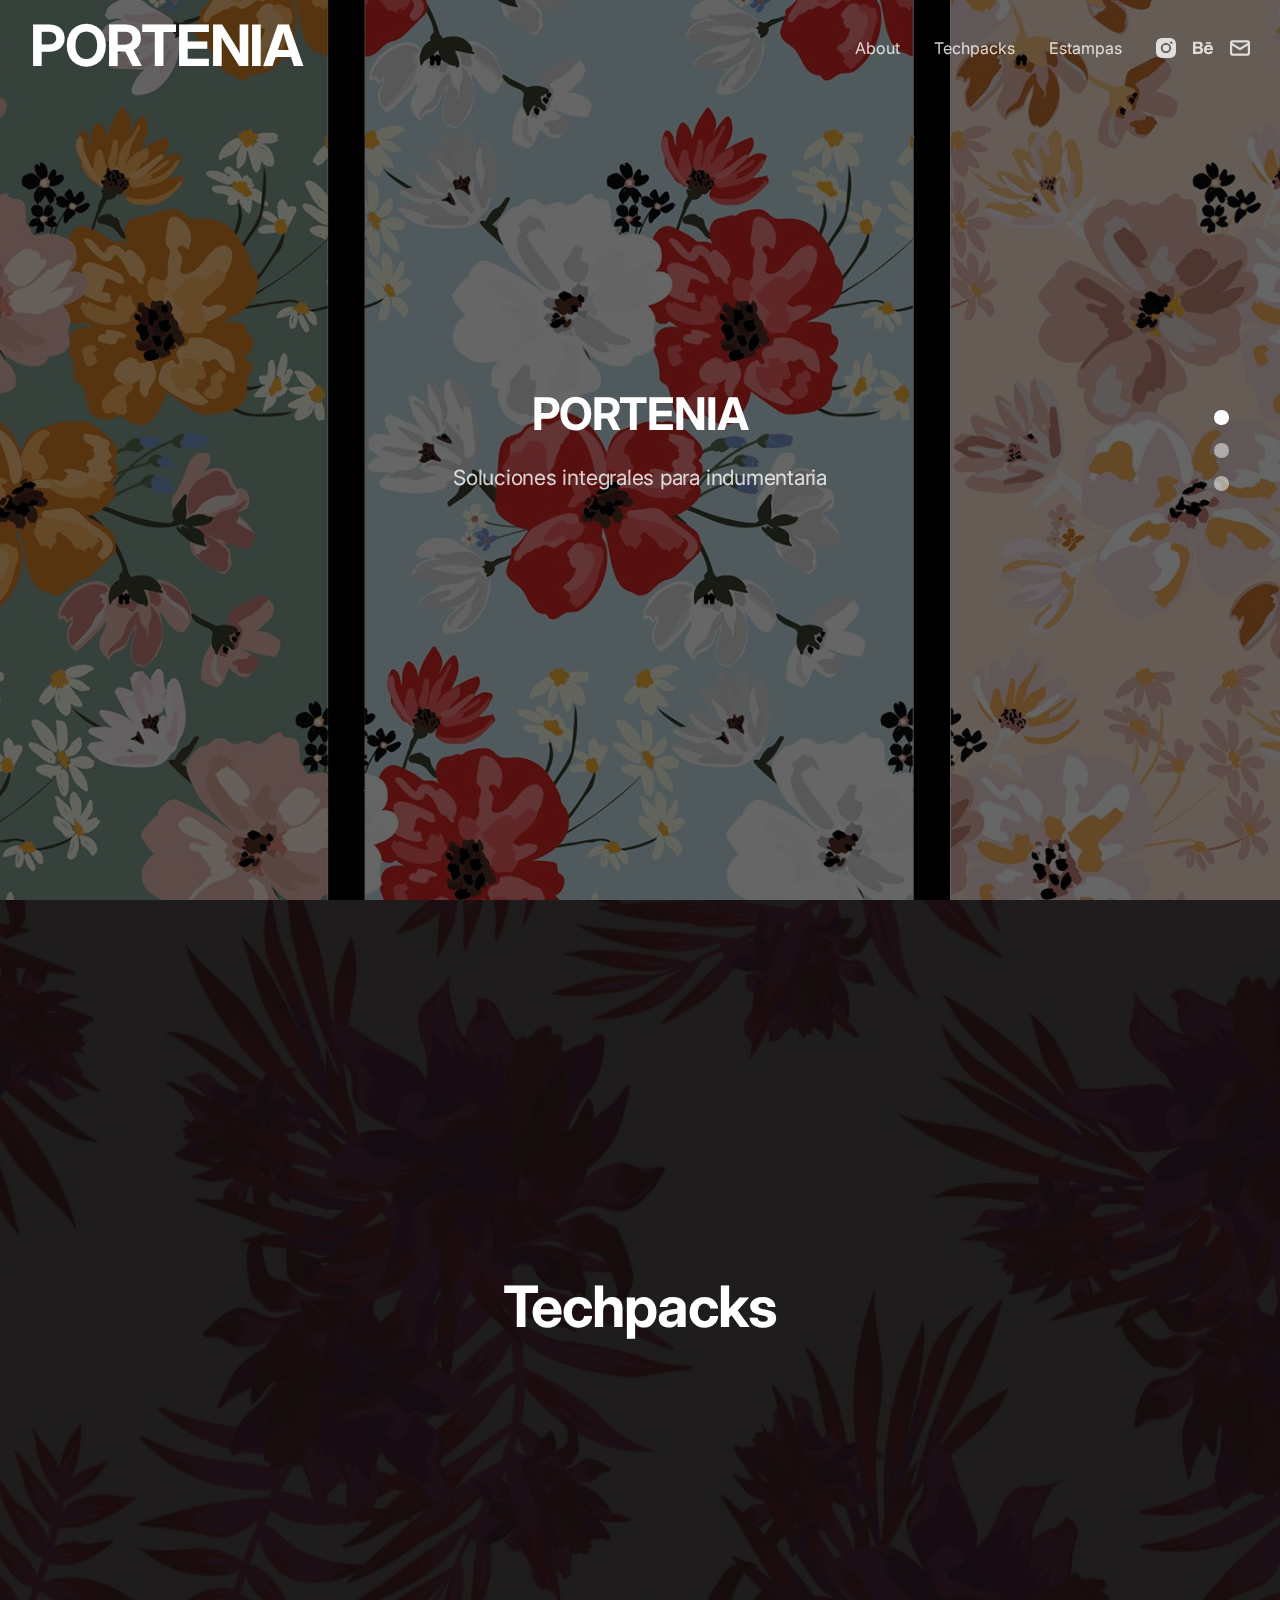
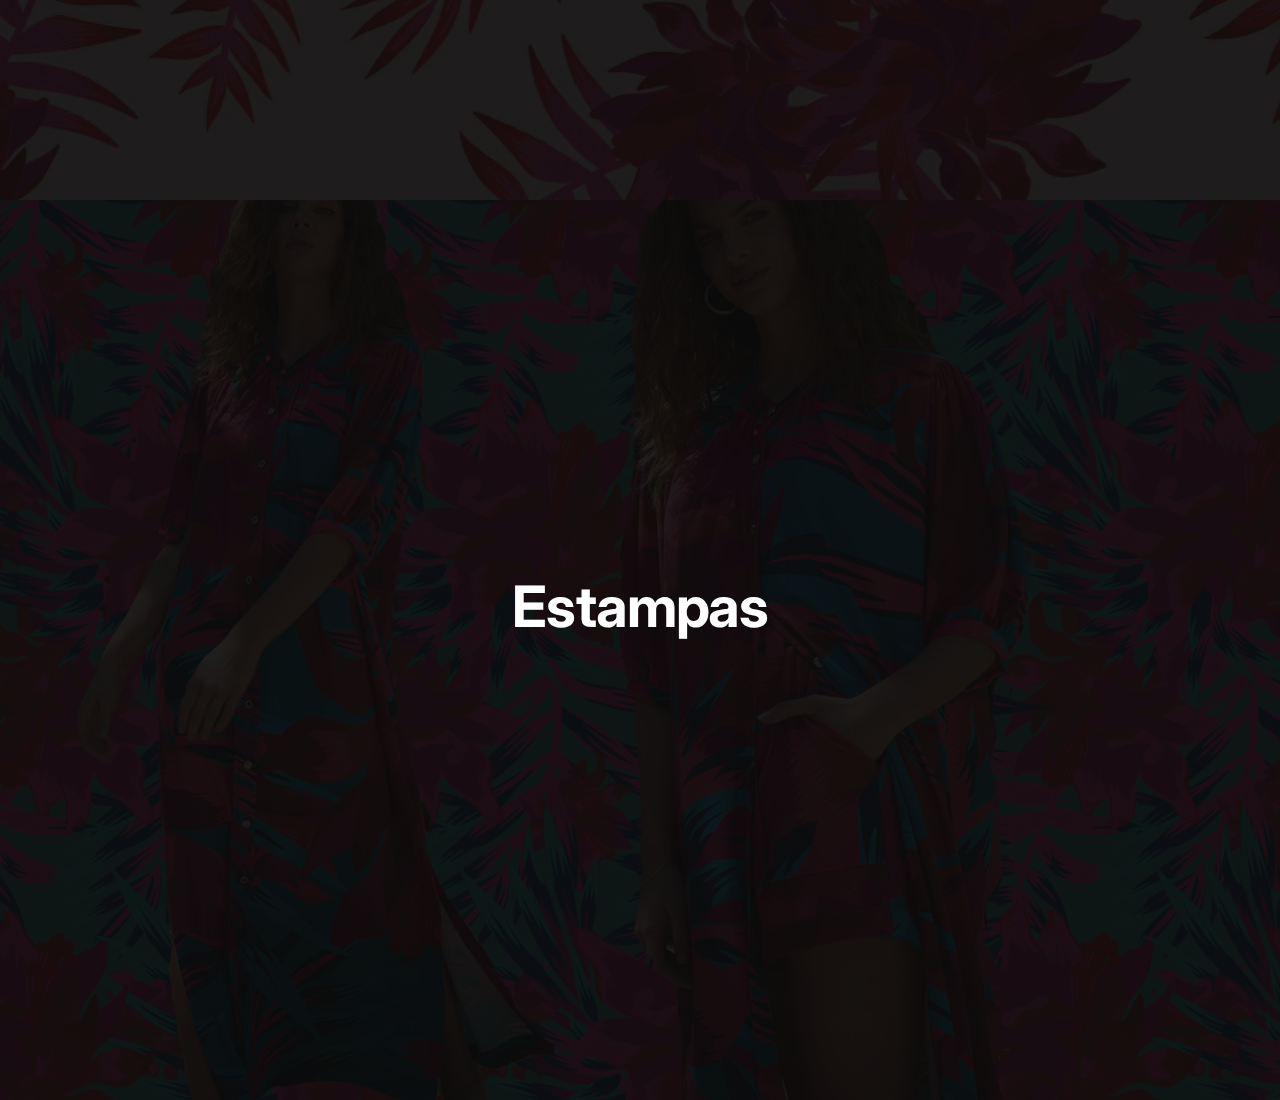
==== commit c81fc9ec: "947" ====
--- a/index.html
+++ b/index.html
@@ -12,7 +12,6 @@
     <!-- Compressed Styles -->
     <link href="css/slides.min.css?521351" rel="stylesheet" type="text/css">
 
-    
     <!-- Fonts and Material Icons -->
     <link rel="stylesheet" as="font" href="https://fonts.googleapis.com/css2?family=Inter:wght@100;200;300;400;500;600;700;800;900&family=Material+Icons&display=swap"/>
     <style>
@@ -106,12 +105,9 @@
 
         <li class="cropRight"><a class="trimRight shift-up-2" href="https://www.instagram.com/portenia.ar/" target="_blank"><svg><use xmlns:xlink="http://www.w3.org/1999/xlink" xlink:href="#instagram"></use></svg></a></li>
                 <li class="cropRight"><a class="trimRight shift-up-2" href="https://www.behance.net/lubergami" target="_blank">   <svg><use xmlns:xlink="http://www.w3.org/1999/xlink" xlink:href="#behance"></use></svg></a></li>
-        
-        
-        
-     
-        
-        
+                <li class="cropRight"><a class="trimRight shift-up-2" href="mailto:lubergami@gmail.com" target="_blank" ; data-toggle="tooltip" title="lubergami@gmail.com">   <svg><use xmlns:xlink="http://www.w3.org/1999/xlink" xlink:href="#mail"><a href="#" class="f-42" title="This is a tooltip"><i class="far fa-edit"></i></a>
+
+                </use></svg></a></li>
       </ul>
     </div>
   </div>
@@ -121,33 +117,7 @@
   </div>
 </nav>
 
-<!-- Sidebar -->
-<nav class="sidebar" data-sidebar-id="1">
-  <div class="close"><svg><use xmlns:xlink="http://www.w3.org/1999/xlink" xlink:href="#close"></use></svg></div>
-  <div class="content">
-    <a href="#" class="logo"><svg width="100" height="30"><use xmlns:xlink="http://www.w3.org/1999/xlink" xlink:href="#logo"></use></svg></a>
-    <ul class="mainMenu margin-top-3">
-      <li><a href="#">All Goods</a></li>
-      <li><a href="#">UI Kits</a></li>
-      <li><a href="#">Icons</a></li>
-      <li><a href="#">Mockups</a></li>
-      <li><a href="#">Toolkit</a></li>
-    </ul>
-    <ul class="subMenu small opacity-8">
-      <li><a href="#">Submit Product</a></li>
-      <li><a href="#">FAQ</a></li>
-      <li><a href="#">License</a></li>
-      <li><a href="#">Terms & Conditions</a></li>
-      <li><a href="#">Privacy Policy</a></li>
-      <li><a href="#">Contact Us</a></li>
-    </ul>
-    <ul class="social opacity-8">
-      <li><a href="#"><svg><use xmlns:xlink="http://www.w3.org/1999/xlink" xlink:href="#facebook"></use></svg></a></li>
-      <li><a href="#"><svg><use xmlns:xlink="http://www.w3.org/1999/xlink" xlink:href="#twitter"></use></svg></a></li>
-      <li><a href="#"><svg><use xmlns:xlink="http://www.w3.org/1999/xlink" xlink:href="#instagram"></use></svg></a></li>
-    </ul>
-  </div>
-</nav>
+
 <!-- Slide 1 (#10) -->
 <section class="slide fade-6 kenBurns" id = 'About'>
   <div class="content" >
@@ -157,10 +127,8 @@
         <div class="fix-7-12">
           <h1 class="smaller margin-bottom-2 ae-1">PORTENIA</h1>
           
-            <p class="large ae-2"><span class="opacity-8">Soluciones integrales para indumentaria
-</span></p>
-          
-
+            <p class="large ae-2"><span class="opacity-8">Soluciones integrales para indumentaria</span></p>
+            
         </div>  
         
       </div>
@@ -168,6 +136,7 @@
   </div>
   <div class="background" style="background-image:url(assets/uploads/lu3.jpg?p=n0ZANlsv)"></div>
 </section>
+
 <!-- Slide 2 (#02) -->
 <section class="slide fade-6 kenBurns" id  ='TechPacks'>
   <div class="content">
@@ -194,7 +163,7 @@
       <div class="wrap">
         <div class="fix-10-12">
           <div class="embedVideo popupContent shadow rounded">
-            <iframe data-src="assets/uploads/lu2.jpg?p=n0ZANlsv" frameborder="0" allow="accelerometer; autoplay; encrypted-media; gyroscope; picture-in-picture" allowfullscreen></iframe>
+            <iframe data-src="Tech.html" frameborder="0" allow="accelerometer; autoplay; encrypted-media; gyroscope; picture-in-picture" allowfullscreen></iframe>
           </div>
         </div>
       </div>
@@ -212,7 +181,7 @@
           <h1> Estampas</h1>
           
         </div>
-        <div class="button blue rounded cropBottom popupTrigger ae-2 fromCenter margin-top-3" data-popup-id="2"><i class="material-icons"></i>Ver trabajos</div>
+        <div class="button blue rounded cropBottom popupTrigger ae-2 fromCenter margin-top-3" data-popup-id="3"><i class="material-icons"></i>Ver trabajos</div>
         
       </div>
     </div>
@@ -221,14 +190,14 @@
 </section>
 
 <!-- Popup Video -->
-<div class="popup autoplay" data-popup-id="2">
+<div class="popup autoplay" data-popup-id="3">
   <div class="close"><svg><use xmlns:xlink="http://www.w3.org/1999/xlink" xlink:href="#close"></use></svg></div>
   <div class="content">
     <div class="container">
       <div class="wrap">
         <div class="fix-10-12">
           <div class="embedVideo popupContent shadow rounded">
-            <iframe data-src="assets/uploads/lu2.jpg?p=n0ZANlsv" frameborder="0" allow="accelerometer; autoplay; encrypted-media; gyroscope; picture-in-picture" allowfullscreen></iframe>
+            <iframe data-src="Estampas.html" frameborder="0" allow="accelerometer; autoplay; encrypted-media; gyroscope; picture-in-picture" allowfullscreen></iframe>
           </div>
         </div>
       </div>
--- a/css/slides.min.css
+++ b/css/slides.min.css
@@ -1 +1,2 @@
 @charset "UTF-8";body,html,img{max-width:100%}.material-icons,.slides{-webkit-font-smoothing:antialiased}.button svg,.button svg *{pointer-events:none!important}.button,.container .wrap,.slides-form.center input,.slides-form.center textarea{text-align:center}.dialog,body,html{-webkit-tap-highlight-color:transparent}a,abbr,acronym,address,applet,article,aside,audio,b,big,blockquote,body,canvas,caption,center,cite,code,dd,del,details,dfn,div,dl,dt,em,embed,fieldset,figcaption,figure,footer,form,h1,h2,h3,h4,h5,h6,header,hgroup,hr,html,i,iframe,img,ins,kbd,label,legend,li,mark,menu,nav,object,ol,output,p,pre,q,ruby,s,samp,section,small,span,strike,strong,sub,summary,sup,table,tbody,td,tfoot,th,thead,time,tr,tt,u,ul,var,video{border:0;vertical-align:baseline;margin:0;padding:0}article,aside,details,figcaption,figure,footer,header,hgroup,menu,nav,section{display:block}.button,.button.actionButton,.dot,.dot:after,.material-icons,img{display:inline-block}li,ol,ul{list-style:none}blockquote,q{quotes:none}blockquote:after,blockquote:before,q:after,q:before{content:none}table{border-collapse:collapse;border-spacing:0}b,strong{font-weight:600}html{position:static!important;top:0!important;box-sizing:border-box;margin:0;padding:0;overflow:hidden;-webkit-backface-visibility:hidden;backface-visibility:hidden}*,:after,:before{box-sizing:inherit}body{width:100%;height:100%}body,html{overflow-x:hidden}html.scrollable,html.scrollable body{overflow-y:auto;-webkit-overflow-scrolling:touch}.button,.content,.slide{overflow:hidden}img.round{border-radius:999px}img.rounded{border-radius:6px}.slides{color:#fff;fill:#fff;-webkit-hyphens:none;-ms-hyphens:none;hyphens:none;background:#111}.slides.bodyWhite{background:#fff}.slides.desktopSwipe{cursor:-webkit-grab}.slides.desktopSwipe:active{cursor:-webkit-grabbing}.slides.desktopSwipe .slide .container .wrap{cursor:inherit}.button{border-radius:3px;padding:14px 22px;color:#fff;border:none;outline:0;text-decoration:none;background:#202020;font-size:16px;line-height:1.5;font-weight:500;vertical-align:top;cursor:pointer;-webkit-backface-visibility:hidden;backface-visibility:hidden;letter-spacing:normal!important;position:relative;white-space:nowrap;transform:translate3d(0,0,0);box-shadow:0 1px 4px rgba(0,0,0,.1),0 2px 6px rgba(0,0,0,.1);-webkit-appearance:none;margin-bottom:10px;transition:.3s;-webkit-user-select:none!important;-moz-user-select:none!important;-ms-user-select:none!important;user-select:none!important}.button .material-icons,.button svg{vertical-align:middle;position:relative}.content,.slide.active{-webkit-backface-visibility:hidden}.button.actionButton:hover:not(:active),.button:hover{transform:translateY(0)!important}@media (max-width:767px){.button{max-width:100%;white-space:normal}}.popup .button,.slide .button{margin-left:5px;margin-right:5px}.popup .button.small,.slide .button.small{margin-left:4px;margin-right:4px}.button.wide{margin-left:0!important;margin-right:0!important}.button .material-icons{margin-right:8px;font-size:20px;top:-2px;-webkit-user-select:none!important;-moz-user-select:none!important;-ms-user-select:none!important;user-select:none!important}.button .material-icons.small{font-size:17px;bottom:1px}.button .material-icons.right{margin-left:8px;margin-right:0}.button svg{width:20px;height:20px;margin-top:-3px;margin-right:10px}.button svg.right{margin-right:0;margin-left:10px}.button.actionButton{height:42px;width:42px;padding:12px;border-radius:25px;z-index:999;background:rgba(0,0,0,.3);line-height:1;box-shadow:0 0 0 1px rgba(255,255,255,.05);cursor:pointer;-ms-touch-action:manipulation;touch-action:manipulation;vertical-align:top}.button.actionButton svg{width:18px;height:18px;fill:#fff!important;top:2px;vertical-align:bottom}.button.actionButton svg,.button.play svg,.button:not(.stroke) svg,.panel svg:not(.noFill),.slide.whiteSlide .button.actionButton svg{fill:#fff}.button.actionButton .material-icons{margin:0;position:relative;left:-3px;top:-3px;font-size:24px}.button.actionButton.big{width:50px;height:50px;padding:16px}.button.actionButton.big .material-icons{font-size:24px}.button.actionButton.big svg{width:22px;height:22px;left:-2px;top:0}.button.actionButton.stroke{box-shadow:none;padding:10px}.button.actionButton.rounded{border-radius:6px}.button.actionButton.sound [class*=sound-]{position:absolute;opacity:0;transition:.5s;left:13px;top:16px}.button.actionButton.sound.stroke [class*=sound-]{left:11px;top:14px}.button.actionButton.sound.playing .sound-on,.button.actionButton.sound:not(.playing) .sound-off{opacity:1}.button.actionButton.transparent{background-color:transparent}.button.stroke,.button.thin-stroke{background-color:transparent!important;color:#202020}.button:hover{box-shadow:0 2px 4px rgba(0,0,0,.15),0 3px 9px rgba(0,0,0,.15);opacity:1;transition:.35s!important}.button:hover:after{opacity:.5}.button:active{box-shadow:0 3px 6px 0 rgba(0,0,0,.1),0 0 10px 0 rgba(0,0,0,.1),0 1px 4px -1px rgba(0,0,0,.1);transform:translateY(2px)!important;transition:.35s!important}.button.shade:after,.dot:after{transition:.25s;content:""}.button:active:after{opacity:1}.button.uppercase{font-size:15px;padding-top:15px;padding-bottom:15px}.button.lowercase{text-transform:lowercase;letter-spacing:0;font-weight:300}.button.round{border-radius:99px;padding-left:28px;padding-right:28px}.button.rounded{border-radius:6px}.button.rectangular{border-radius:1px}.button.square{border-radius:0}.button.thin-stroke{font-weight:300;border:1px solid;padding:13px 21px}.slide.whiteSlide .button.thin-stroke{color:#202020}.button.thin-stroke.small{padding:9px 15px}.button.stroke{border:2px solid;padding:12px 20px}.slide.whiteSlide .button.stroke{color:#202020}.button.stroke.round{padding-left:26px;padding-right:26px}.button.stroke.uppercase{padding-top:13px;padding-bottom:13px}.button.stroke.uppercase svg{margin-bottom:-2px}.button.stroke.uppercase.small{padding:11px 15px}.button.stroke.small{border:1px solid;padding-top:9px;padding-bottom:9px}@media (min-width:768px){.button.stroke.big{padding:14px 28px}.button.stroke.big.uppercase{padding-top:16px;padding-bottom:16px}}.button.stroke:not(.flat):hover{box-shadow:inset 0 -100px 0 rgba(41,41,41,.05),0 4px 6px 0 rgba(0,0,0,.1),0 1px 10px 0 rgba(0,0,0,.1),0 2px 4px -1px rgba(0,0,0,.1)}.button.empty,.button.flat:not(:hover){box-shadow:none}.button.small{font-size:15px;font-weight:500;padding:10px 16px}.button.small .material-icons{vertical-align:bottom;position:relative;font-size:18px;margin-right:8px;bottom:1px}.button.small .material-icons.right{margin-left:8px;margin-right:0}.button.small svg{width:16px;height:16px;margin-right:10px;top:0}.button.small svg.right{margin-right:0;margin-left:10px}.button.small.round{padding-left:18px;padding-right:18px}.button.small.rounded{border-radius:6px}.button.small.uppercase{font-size:12px;padding:12px 16px;letter-spacing:.125em}.button.small.uppercase.round{padding-left:19px;padding-right:19px}@media (min-width:768px){.button.big{font-size:20px;padding:16px 26px}.button.big.round{padding-left:28px;padding-right:28px}.button.big.rounded{border-radius:7px}.button.big.uppercase{font-size:16px;padding:19px 28px}.button.big.uppercase.round{padding-left:32px;padding-right:32px}.button.big .material-icons{margin-right:10px;font-size:24px;top:-2px}.button.big .material-icons.right{margin-left:10px;margin-right:0}.button.big svg{width:24px;height:24px;margin-right:11px;top:0}.button.big svg.right{margin-right:0;margin-left:11px}}.button.empty,.button.hollow{padding:0!important;background-color:transparent!important;font-size:0!important}.button.empty{margin:0}.button.hollow{box-shadow:none!important}.button.hollow svg{margin:0}.button.shade{position:relative}.button.shade:after{position:absolute;top:0;left:0;width:100%;height:100%;background:#292929;opacity:0}.button.shade:hover:after{opacity:.15}.button.shade:active:after{opacity:.2}.button.play{width:90px;height:90px;border-radius:50%;padding:27px;margin-left:0;margin-right:0}.button.play svg{width:35px;height:36px;margin:0}.button.play.small{width:60px;height:60px;border-radius:50%;padding:22px 19px}.button.play.small svg{fill:#fff;width:23px;height:23px;top:-3px}.button.play:hover{transform:scale(1.05)}.button.gradient{position:relative}.button.gradient:before{content:"";position:absolute;top:0;left:0;width:100%;height:100%;background:linear-gradient(to bottom,#fff 0,#000 100%);z-index:-1;opacity:.1}.form-group-left{border-top-right-radius:0!important;border-bottom-right-radius:0!important;margin-right:0!important}.form-group-center{border-radius:0!important;margin-right:0!important;margin-left:0!important}.form-group-right{border-top-left-radius:0!important;border-bottom-left-radius:0!important;margin-left:0!important}.slide.whiteSlide .button.white:hover{box-shadow:0 4px 6px 0 rgba(0,0,0,.1),0 1px 10px 0 rgba(0,0,0,.1)}.slide.whiteSlide .button.white:hover:after{opacity:.3}.roundButton{border-radius:50px;height:50px;width:50px;padding:14px;margin:5px}.roundButton svg{bottom:2px}@media (max-width:319px){.button.uppercase,.uppercase{letter-spacing:.07em}}.button.uppercase{letter-spacing:.125em!important;text-indent:-.1em!important;font-weight:700!important}.material-icons{font-family:"Material Icons";font-weight:400;font-style:normal;font-size:24px;line-height:1;text-transform:none;letter-spacing:normal;word-wrap:normal;white-space:nowrap;direction:ltr;text-rendering:optimizeLegibility;-moz-osx-font-smoothing:grayscale;-webkit-font-feature-settings:"liga";font-feature-settings:"liga"}.dialog li input,.slides-form,.slides-form button{font-family:inherit}.material-icons.md-18{font-size:18px}.material-icons.md-24{font-size:24px}.material-icons.md-36{font-size:36px}.material-icons.md-48{font-size:48px}.slide.whiteSlide svg:not(.noFill){fill:#202020}.embedContainer,.svgContainer{position:relative;width:100%;height:0;padding:0}.embedContainer .scale,.svgContainer svg.scale{position:absolute;height:100%;width:100%;left:0;top:0}.dots{font-size:0}.dot{padding:7px}.dot:after{width:6px;height:6px;background:#fff;border-radius:50%;opacity:.5}.dot.big .dot:after{width:14px;height:14px}.slide.whiteSlide .dot:after{background:#202020}.slides:not(.mobile).dot:hover:after{transform:scale(1.333333);opacity:1}.dot.selected:after,.dot:active:after{opacity:1;transform:scale(1.675)}.tabs{color:#fff;max-width:260px;border-radius:5px}.tabs li{padding:16px 20px;letter-spacing:2.5px;font-size:12px;transition:.15s;margin-top:-1px;border:1px solid rgba(255,255,255,.3)}.tabs li:not(:last-child){border-bottom:0}.tabs li:first-child{border-radius:6px 6px 0 0}.tabs li:last-child{border-radius:0 0 6px 6px}.tabs li.selected{background:#fff;color:#202020}.slide.whiteSlide .tabs li{border-color:#e5e5e5;color:#202020}.slide.whiteSlide .tabs li.selected{background:#202020;border-color:#202020;color:#fff}.links li{font-size:17px;letter-spacing:0;padding:4px 0}.slides-form .label,.slides-form label{display:block;font-size:14px;margin-top:12px;margin-bottom:2px}.slides-form .label.uppercase,.slides-form label.uppercase{font-size:14px}.slides-form input[type=email],.slides-form input[type=name],.slides-form input[type=number],.slides-form input[type=password],.slides-form input[type=tel],.slides-form input[type=text],.slides-form select,.slides-form textarea{font-family:inherit;position:relative;background:#fff;padding:16px;border:none;font-size:16px;color:#242424;outline:0;border-radius:3px;width:100%;-webkit-appearance:none;-moz-appearance:none;appearance:none;border:1px solid rgba(0,0,0,.1);transition:.15s}.slides-form input[type=email].flat,.slides-form input[type=email]:focus,.slides-form input[type=email]:hover,.slides-form input[type=name].flat,.slides-form input[type=name]:focus,.slides-form input[type=name]:hover,.slides-form input[type=number].flat,.slides-form input[type=number]:focus,.slides-form input[type=number]:hover,.slides-form input[type=password].flat,.slides-form input[type=password]:focus,.slides-form input[type=password]:hover,.slides-form input[type=tel].flat,.slides-form input[type=tel]:focus,.slides-form input[type=tel]:hover,.slides-form input[type=text].flat,.slides-form input[type=text]:focus,.slides-form input[type=text]:hover,.slides-form select.flat,.slides-form select:focus,.slides-form select:hover,.slides-form textarea.flat,.slides-form textarea:focus,.slides-form textarea:hover{border-color:rgba(0,0,0,.2)}.slides-form input[type=email]:focus,.slides-form input[type=name]:focus,.slides-form input[type=number]:focus,.slides-form input[type=password]:focus,.slides-form input[type=tel]:focus,.slides-form input[type=text]:focus,.slides-form select:focus,.slides-form textarea:focus{border-color:#2196F3;z-index:10}.slides-form input[type=email]:focus::-webkit-input-placeholder,.slides-form input[type=name]:focus::-webkit-input-placeholder,.slides-form input[type=number]:focus::-webkit-input-placeholder,.slides-form input[type=password]:focus::-webkit-input-placeholder,.slides-form input[type=tel]:focus::-webkit-input-placeholder,.slides-form input[type=text]:focus::-webkit-input-placeholder,.slides-form select:focus::-webkit-input-placeholder,.slides-form textarea:focus::-webkit-input-placeholder{color:#242424;font-weight:400;opacity:0}.slides-form input[type=email]:focus:-moz-placeholder,.slides-form input[type=name]:focus:-moz-placeholder,.slides-form input[type=number]:focus:-moz-placeholder,.slides-form input[type=password]:focus:-moz-placeholder,.slides-form input[type=tel]:focus:-moz-placeholder,.slides-form input[type=text]:focus:-moz-placeholder,.slides-form select:focus:-moz-placeholder,.slides-form textarea:focus:-moz-placeholder{color:#242424;font-weight:400;opacity:0}.slides-form input[type=email]:focus::-moz-placeholder,.slides-form input[type=name]:focus::-moz-placeholder,.slides-form input[type=number]:focus::-moz-placeholder,.slides-form input[type=password]:focus::-moz-placeholder,.slides-form input[type=tel]:focus::-moz-placeholder,.slides-form input[type=text]:focus::-moz-placeholder,.slides-form select:focus::-moz-placeholder,.slides-form textarea:focus::-moz-placeholder{color:#242424;font-weight:400;opacity:0}.slides-form input[type=email]:focus:-ms-input-placeholder,.slides-form input[type=name]:focus:-ms-input-placeholder,.slides-form input[type=number]:focus:-ms-input-placeholder,.slides-form input[type=password]:focus:-ms-input-placeholder,.slides-form input[type=tel]:focus:-ms-input-placeholder,.slides-form input[type=text]:focus:-ms-input-placeholder,.slides-form select:focus:-ms-input-placeholder,.slides-form textarea:focus:-ms-input-placeholder{color:#242424;font-weight:400;opacity:0}.slides-form input[type=email]:not(textarea).round,.slides-form input[type=name]:not(textarea).round,.slides-form input[type=number]:not(textarea).round,.slides-form input[type=password]:not(textarea).round,.slides-form input[type=tel]:not(textarea).round,.slides-form input[type=text]:not(textarea).round,.slides-form select:not(textarea).round,.slides-form textarea:not(textarea).round{border-radius:22px;padding-left:22px;padding-right:22px}.slides-form input[type=email].rounded,.slides-form input[type=name].rounded,.slides-form input[type=number].rounded,.slides-form input[type=password].rounded,.slides-form input[type=tel].rounded,.slides-form input[type=text].rounded,.slides-form select.rounded,.slides-form textarea.rounded{border-radius:6px}.slides-form input[type=email]:after,.slides-form input[type=name]:after,.slides-form input[type=number]:after,.slides-form input[type=password]:after,.slides-form input[type=tel]:after,.slides-form input[type=text]:after,.slides-form select:after,.slides-form textarea:after{content:"";position:absolute;top:0;left:0;right:0;bottom:0;background:#fff}@media (min-width:768px){.slides-form input[type=email],.slides-form input[type=name],.slides-form input[type=number],.slides-form input[type=password],.slides-form input[type=tel],.slides-form input[type=text],.slides-form select,.slides-form textarea{max-width:300px}}.slides-form input[type=email]::-webkit-input-placeholder,.slides-form input[type=name]::-webkit-input-placeholder,.slides-form input[type=number]::-webkit-input-placeholder,.slides-form input[type=password]::-webkit-input-placeholder,.slides-form input[type=tel]::-webkit-input-placeholder,.slides-form input[type=text]::-webkit-input-placeholder,.slides-form select::-webkit-input-placeholder,.slides-form textarea::-webkit-input-placeholder{color:#242424;font-weight:400;opacity:.5}.slides-form input[type=email]:-moz-placeholder,.slides-form input[type=name]:-moz-placeholder,.slides-form input[type=number]:-moz-placeholder,.slides-form input[type=password]:-moz-placeholder,.slides-form input[type=tel]:-moz-placeholder,.slides-form input[type=text]:-moz-placeholder,.slides-form select:-moz-placeholder,.slides-form textarea:-moz-placeholder{color:#242424;font-weight:400;opacity:.5}.slides-form input[type=email]::-moz-placeholder,.slides-form input[type=name]::-moz-placeholder,.slides-form input[type=number]::-moz-placeholder,.slides-form input[type=password]::-moz-placeholder,.slides-form input[type=tel]::-moz-placeholder,.slides-form input[type=text]::-moz-placeholder,.slides-form select::-moz-placeholder,.slides-form textarea::-moz-placeholder{color:#242424;font-weight:400;opacity:.5}.slides-form input[type=email]:-ms-input-placeholder,.slides-form input[type=name]:-ms-input-placeholder,.slides-form input[type=number]:-ms-input-placeholder,.slides-form input[type=password]:-ms-input-placeholder,.slides-form input[type=tel]:-ms-input-placeholder,.slides-form input[type=text]:-ms-input-placeholder,.slides-form select:-ms-input-placeholder,.slides-form textarea:-ms-input-placeholder{color:#242424;font-weight:400;opacity:.5}.slides-form input[type=email],.slides-form input[type=name],.slides-form input[type=number],.slides-form input[type=password],.slides-form input[type=tel],.slides-form input[type=text],.slides-form select{height:52px;padding:0 16px}.slides-form textarea{font-weight:400;line-height:1.5;padding-top:10px!important;max-height:200px;max-width:100%;min-height:52px}.slides-form textarea.d{border-radius:15px!important}.slides-form textarea.round{border-radius:22px!important}.slides-form select{background-image:url('data:image/svg+xml;charset=UTF-8,<svg xmlns="http://www.w3.org/2000/svg" width="37" height="7"><path fill="rgb(23,23,23)" d="M14.022 0l5.978 6 6-6z"/></svg>');background-repeat:no-repeat;background-position:right;-webkit-appearance:none;-moz-appearance:none;appearance:none}.slides-form button[type=submit],.slides-form input[type=email],.slides-form input[type=name],.slides-form input[type=number],.slides-form input[type=password],.slides-form input[type=submit],.slides-form input[type=tel],.slides-form input[type=text],.slides-form select,.slides-form textarea{margin:5px}@media (min-width:768px){.slides-form button[type=submit],.slides-form input[type=email],.slides-form input[type=name],.slides-form input[type=number],.slides-form input[type=password],.slides-form input[type=submit],.slides-form input[type=tel],.slides-form input[type=text],.slides-form select,.slides-form textarea{max-width:300px}}@media (max-width:768px){.slides-form button[type=submit],.slides-form input[type=email],.slides-form input[type=name],.slides-form input[type=number],.slides-form input[type=password],.slides-form input[type=submit],.slides-form input[type=tel],.slides-form input[type=text],.slides-form select,.slides-form textarea{margin-left:auto!important;margin-right:auto!important;width:100%;display:block!important}}.slides-form button[type=submit].wide,.slides-form input[type=email].wide,.slides-form input[type=name].wide,.slides-form input[type=number].wide,.slides-form input[type=password].wide,.slides-form input[type=submit].wide,.slides-form input[type=tel].wide,.slides-form input[type=text].wide,.slides-form label.wide,.slides-form select.wide,.slides-form textarea.wide{max-width:100%;width:100%;margin-left:0!important;margin-right:0!important}@media (min-width:769px){.slides-form input.pair{width:50%!important;max-width:50%!important;border-top-right-radius:0!important;border-bottom-right-radius:0!important;margin-left:0;margin-right:0}.slides-form input.pair+.pair{width:calc(50% + 1px)!important;max-width:calc(50% + 1px)!important;margin-left:-1px;border-radius:0 3px 3px 0!important}}.toLeft,[class*=fix-]{margin-right:auto!important}.container,.content,.popup:not(.youtube) .background iframe,.slide,.slide:not(.youtube) .background iframe{width:100%;height:100%}.slide{position:fixed;background:#202020;color:#fff;z-index:10}.slide.active{transform-style:preserve-3d;backface-visibility:hidden}.mobile .slide{visibility:hidden}.mobile .slide.active{visibility:visible}.slide.whiteSlide{color:#202020;background:#fff}.content{position:absolute;backface-visibility:hidden;top:0;left:0;z-index:100;-webkit-overflow-scrolling:touch}.content.scrollBar,.sidebar{overflow-y:auto}.windows .defaultScroll .content{overflow:auto;overflow-x:hidden}.mobile .content{overflow:auto;overflow-x:hidden;-webkit-overflow-scrolling:touch}.container .wrap .overflowHidden,.pad,.slide.video .background,.videoThumbnail{overflow:hidden}.fade .content{background:rgba(0,0,0,.6)}.dropdown.share li:after,.fade-1 .content{background:rgba(0,0,0,.1)}.fade-2 .content{background:rgba(0,0,0,.2)}.fade-3 .content{background:rgba(0,0,0,.3)}.fade-4 .content{background:rgba(0,0,0,.4)}.fade-5 .content{background:rgba(0,0,0,.5)}.fade-6 .content{background:rgba(0,0,0,.6)}.fade-7 .content{background:rgba(0,0,0,.7)}.fade-8 .content{background:rgba(0,0,0,.8)}.fade-9 .content{background:rgba(0,0,0,.9)}.whiteSlide[class*=fade] .content{background:rgba(255,255,255,.85)}.container{display:table;table-layout:fixed;position:relative}.container .wrap{display:table-cell;vertical-align:middle;overflow:hidden}.container .wrap .spaceWrap,.container .wrap.spaceWrap,.container .wrap:not(.noSpaces){padding:120px calc(8% + 15px)}.container .wrap *{-webkit-user-select:text;-moz-user-select:text;-ms-user-select:text;user-select:text}.popup .background,.slide .background{position:absolute;top:0;left:0;width:100%;height:100%;background-position:center;background-size:cover;-webkit-backface-visibility:hidden;backface-visibility:hidden}.popup .background iframe,.slide .background iframe{border:0;position:absolute;top:0;left:0}.pad,.videoThumbnail.rounded{border-radius:6px}.fix-1-12{max-width:80px!important}.fix-2-12{max-width:180px!important}.fix-3-12{max-width:280px!important}.fix-4-12{max-width:380px!important}.fix-5-12{max-width:480px!important}.fix-6-12{max-width:580px!important}.fix-7-12{max-width:680px!important}.fix-8-12{max-width:780px!important}.fix-9-12{max-width:880px!important}.fix-10-12{max-width:980px!important}.fix-11-12{max-width:1080px!important}.fix-12-12{max-width:1180px!important}[class*=fix-]{width:100%!important;margin-left:auto!important;float:none}.toLeft{margin-left:0!important}.toCenter,.toRight{margin-left:auto!important}.toRight{margin-right:0!important;float:right}.toCenter{margin-right:auto!important}.dropdownTrigger,.popupTrigger,.sidebarTrigger{cursor:pointer}.shiftImage{margin-top:-15%;margin-bottom:-100%}.shiftImageVertical{margin-right:-100%;max-width:none}.slide.video .background video{position:absolute;top:50%;left:50%;min-width:100%;min-height:100%;width:auto;height:auto;z-index:-100;transform:translateX(-50%) translateY(-50%);background-size:cover}.slide.video .background video::-webkit-media-controls{display:none!important}.slide.video .background video::-webkit-media-controls-panel{display:none!important;-webkit-appearance:none}.slide.video .background video::-webkit-media-controls-start-playback-button{display:none!important;-webkit-appearance:none}html:not(.mobile) .slide.video .background[style]{background:0 0!important}.mobile .slide.video .background[style] video{display:none}.videoThumbnail{cursor:pointer;position:relative;font-size:0;line-height:0;transition:.5s}.videoThumbnail:before{content:"";position:absolute;top:0;left:0;height:100%;width:100%;background:url(../assets/svg/video-icon.svg) center center no-repeat;transition:.5s}.videoThumbnail:not(.noTint):hover:after{background-color:rgba(0,0,0,.15)}.videoThumbnail:hover{transform:scale(1.025)}.videoThumbnail:hover:before{transform:scale(1.1);transition:.25s}.videoThumbnail:active:before{opacity:.8}.videoThumbnail.small{max-width:200px;display:block}.videoThumbnail.small:before{background-size:44px}.button.empty.shadow:hover,.shadow{box-shadow:0 10px 40px rgba(0,0,0,.2)}.pad{padding:40px;color:#202020;background:#fff;box-shadow:0 1px 4px rgba(0,0,0,.1),0 2px 6px rgba(0,0,0,.1)}.pad.shadow,.pad.shadowHover:hover{box-shadow:0 10px 40px rgba(0,0,0,.2)}.pad.shadow.stroke{background:0 0;transition:.15s;color:#fff}.pad.shadow.stroke:hover{background:#fff;color:#202020;transition:.15s}.pad.shadowHover{transition:.5s}.pad small{font-size:15px;line-height:1.45;margin:15px 0}.resizing .equalElement{transition:0s!important}.hr{position:relative;height:1px;width:100%}@media (max-width:1023px){.shiftImage{margin-top:0!important;margin-bottom:0!important}.shiftImageVertical{margin-right:0!important;max-width:100%!important}}@media (min-width:1024px){.hideForDesktop{display:none!important}.showForDesktop{display:block!important}}@media (max-width:1024px){.hideForTablet{display:none!important}.showForTablet{display:block!important}.showForTabletInline{display:inline!important}}@media (max-width:767px){.pad.collapse,.pad.shadow{box-shadow:none}.pad.collapse{background:inherit;color:inherit;border:none;padding:0!important;overflow:inherit;border-radius:0;transition:0s!important}.hideForPhablet{display:none!important}}@media (max-width:768px){.showForPhablet{display:block!important}.showForPhabletInline{display:inline!important}}@media (max-width:435px){.hideForPhone{display:none!important}.showForPhone{display:block!important}.showForPhoneInline{display:inline!important}}html.mobile .hideForMobile{display:none!important}html.mobile .showForMobile{display:block!important}html.mobile .showForMobileInline{display:inline!important}.helpBubble{cursor:pointer}.helpBubble:after{content:"?";font-size:14px;width:17px;height:17px;line-height:1.2;background:#202020;opacity:.3;color:#fff;border-radius:50%;display:inline-block;margin-left:4px;font-weight:700;transition:.25s}.helpBubble .helpMessage{background:rgba(255,255,255,.98);color:#202020;font-size:15px;line-height:1.4;border-radius:5px;position:absolute;z-index:10;box-shadow:0 1px 8px rgba(0,0,0,.07),0 6px 8px rgba(0,0,0,.05);padding:17px;text-align:left;bottom:50%;margin-bottom:10px;transform:translateY(10px) scale(.95);transition:.25s;opacity:0;pointer-events:none;color:rgba(48,48,48,.7)}.mobile .simplifiedMobile .panel.hideOnScroll,.panel,.scroll .panel.hideOnScroll{position:fixed}.panel.black,.panel.white{box-shadow:0 1px 1px rgba(0,0,0,.07)}.panel.bottom,.side{bottom:0}.helpBubble .helpMessage strong{color:#303030}.helpBubble:hover .helpMessage{pointer-events:all;transform:translateY(0) scale(1);opacity:1}.helpBubble:hover:after{opacity:1}.panel{left:0;width:100%;padding:10px 30px;z-index:200;text-align:center;font-size:16px;pointer-events:none;-webkit-backface-visibility:hidden;backface-visibility:hidden;-webkit-user-select:none;-moz-user-select:none;-ms-user-select:none;user-select:none;transform:translate3d(0,0,0)}.panel.top{top:0}.panel.white{background:rgba(255,255,255,.975)!important}.panel.black{background-color:rgba(0,0,0,.8)!important}.animateOnEvent .panel.top,.animated .panel.top,.hidePanel-top .panel.top.hideOnScroll,.slides.firstSlide .panel.top.exceptFirstSlide,.slides.lastSlide .panel.top.exceptLastSlide,.slides:not(.firstSlide) .panel.top.firstSlideOnly,.slides:not(.firstSlide):not(.lastSlide) .panel.top.firstAndLastSlidesOnly,.slides:not(.lastSlide) .panel.top.lastSlideOnly{transform:translate3d(0,-100%,0);opacity:0}.animateOnEvent .panel.bottom,.animated .panel.bottom,.hidePanel-bottom .panel.bottom.hideOnScroll,.slides.firstSlide .panel.bottom.exceptFirstSlide,.slides.lastSlide .panel.bottom.exceptLastSlide,.slides:not(.firstSlide) .panel.bottom.firstSlideOnly,.slides:not(.firstSlide):not(.lastSlide) .panel.bottom.firstAndLastSlidesOnly,.slides:not(.lastSlide) .panel.bottom.lastSlideOnly{transform:translate3d(0,100%,0);opacity:0}.page-loaded .animateOnEvent .panel,.page-loaded .animated .panel{transition:transform .5s,opacity .5s,padding .5s;transform:translate3d(0,0,0);opacity:1}.slides.whiteSlide .panel{color:#202020}.mobile .simplifiedMobile .panel.hideOnScroll.top.hide,.scroll .panel.hideOnScroll.top.hide{transform:translateY(-100%)!important;opacity:0}.mobile .simplifiedMobile .panel.hideOnScroll.bottom.hide,.scroll .panel.hideOnScroll.bottom.hide{transform:translateY(100%)!important;opacity:0}.panel .sections{display:table;width:100%;font-size:0}.panel .sections>div{display:table-cell;vertical-align:middle;text-align:center;width:33.33333%;white-space:nowrap;font-size:16px;height:50px}.panel .sections>div.auto{width:.1%}.panel .sections>div *{pointer-events:all}.panel .sections>div.left{text-align:left}.panel .sections>div.left ul.crop{padding-left:0}.panel .sections>div.left ul.crop li:first-child{margin-left:0}.panel .sections>div.left.space{padding-right:20px}.panel .sections>div.right{text-align:right}.panel .sections>div.right ul.crop{padding-right:0}.panel .sections>div.right ul.crop li:last-child{margin-right:0}.panel .sections>div.right.space{padding-left:20px}.panel .sections>div.center.space{padding:0 20px}.panel .sections.hidden{display:none}.panel .sections .menu{white-space:nowrap;display:inline-block;padding:0 12px;font-size:0}.panel .sections .menu svg{width:20px;height:20px;vertical-align:bottom}.panel .sections .menu li{font-size:16px;font-weight:400;display:inline-block;margin:0 10px}.panel .hidden,.panel .hidden *,.side.compact .navigation li:after{display:none}.panel .sections .menu li a{padding:0 7px;opacity:.8}.panel .sections .menu li a:hover{opacity:1}.panel .sections .menu.uppercase li{font-size:12px;margin:0 10px;letter-spacing:.125em;font-weight:600!important}.panel .sections .menu.uppercase li svg{position:relative;top:2px}.panel svg{vertical-align:text-bottom;transition:.35s}.dialog li,.navigation ul,.panel .button:not(.actionButton){vertical-align:middle}.panel img{max-width:none}.slides.whiteSlide .panel svg{fill:#202020}.panel .button{margin:0}.panel .button+.button{margin-left:10px}.panel .button:not(.actionButton):hover:not(:active){transform:translateY(0)!important;box-shadow:0 0 0 1px rgba(255,255,255,.05),0 4px 6px 0 rgba(0,0,0,.1),0 1px 10px 0 rgba(0,0,0,.1)}.panel .nextSlide,.panel .prevSlide{width:24px;height:24px;transition:.25s}.panel .nextSlide svg,.panel .prevSlide svg{width:18px;height:18px}.slides.whiteSlide .panel .actionButton svg{fill:#fff}.firstSlide .panel .prevSlide,.lastSlide .panel .nextSlide{opacity:0;pointer-events:none;cursor:default}.navigation li,.nextSlide,.prevSlide{cursor:pointer}.firstSlide .panel.bottom .nextSlide svg{animation:animateArrow 4s infinite}.panel .panelIcon{position:relative;top:5px}.progress-bar,.side{position:fixed;top:0}@keyframes animateArrow{100%,80%{transform:translateY(0)}90%{transform:translateY(10px)}}.nextSlide:hover,.prevSlide:hover{transition:.15s}.nextSlide:active,.prevSlide:active{opacity:.75}.firstSlide.lastSlide .nextSlide,.firstSlide.lastSlide .prevSlide{opacity:0}.progress-bar{left:0;height:4px;width:0%;transition:width 1s,opacity 1s;z-index:1000;opacity:1}.progress-bar.loaded{width:100%;opacity:0;transition:width 0s,opacity .25s 1s}.side{right:0;height:100%;z-index:100;padding:70px 4%;pointer-events:none;opacity:1;transition:opacity .5s;transform:translate3d(0,0,0)}@media (min-width:1380px){.side{padding-left:55px;padding-right:55px}}.side.large{padding:calc(5.56% + 50px) 5%}.side.left{left:0;right:inherit}.side.right{right:0;left:inherit}.side.compact{padding:30px 4%}.side.compact .navigation li{width:15px;height:7px;margin:0;box-shadow:none;border-radius:0;background:#fff;opacity:.2;padding:1px;cursor:pointer}.side.compact .navigation li.selected,.side.compact .navigation li:hover{opacity:1}.side.compact .navigation li:before{margin:0 8px!important;top:-10px}.whiteSlide .side.compact .navigation li{background:#202020}.side.compact:not(.square) .navigation li:first-child{border-radius:10px 10px 0 0}.side.compact:not(.square) .navigation li:last-child{border-radius:0 0 10px 10px}.panel .side{position:relative;display:inline;height:auto;padding:0}.slides.whiteSlide .side svg:not([fill]){fill:#202020}.navigation{display:table;height:100%}.navigation ul{display:table-cell}.navigation *{pointer-events:all}.navigation li{fill:#fff;display:block;background:0 0;padding:9px;margin:0 -9px;position:relative}.navigation li:after{content:"";display:block;width:15px;height:15px;border-radius:7px;opacity:.5;background:#fff;box-shadow:0 0 1px #303030;transition:.25s}.navigation li.selected:after,.navigation li:hover:after{opacity:1}.navigation li[data-title]:before{content:attr(data-title);position:absolute;right:100%;top:1px;background:rgba(0,0,0,.7);color:#fff;font-size:14px;min-width:50px;border-radius:6px;padding:7px 12px;font-weight:500;display:inline-block;text-align:center;white-space:nowrap;box-shadow:0 0 0 1px rgba(255,255,255,.1);pointer-events:none;visibility:hidden}.dropdown.show,.navigation li:hover:before{visibility:visible}.left .navigation li:before{left:100%;right:auto}.panel.bottom .navigation li:before{transform:translateY(-100%) translateX(-50%);left:14px;top:-2px}.medium .navigation.default li:after{width:10px;height:10px;border-radius:5px}.small .navigation.default li:after{width:6px;height:6px;border-radius:3px}.stroke .navigation.default li:after{border-color:#fff;border-style:solid;border-width:2px;background-color:transparent}.stroke.small .navigation.default li:after{border-width:1px}.stroke .navigation.default li.selected:after,.stroke .navigation.default li:hover:after{background:#fff}.square .navigation.default li:after,.square.small .navigation.default li:after{border-radius:1px}.diamond .navigation.default li:after{border-radius:0;transform:rotate(45deg) scale(.72)}.diamond.medium .navigation.default li:after{transform:rotate(45deg) scale(.88)}.diamond.small .navigation.default li:after{transform:rotate(45deg) scale(1)}.line .navigation.default li{margin:0 -9px;padding:5px 9px;text-align:right;font-size:0}.line .navigation.default li:after{height:3px;display:inline-block;text-align:right;background:#fff;border:none}.line .navigation.default li:before{margin-top:-10px}.line .navigation.default li.selected:after{width:25px}.line.left .navigation.default li{text-align:left}.line.medium .navigation.default li{margin:0 -5px;padding:4px 8px}.line.medium .navigation.default li.selected:after{width:19px}.line.small .navigation.default li{margin:0;padding:4px 6px}.line.small .navigation.default li.selected:after{width:13px}.pole .navigation.default li{margin:0 1px 0 2px;padding:2px 9px;text-align:right;font-size:0}.pole .navigation.default li:after{height:20px;width:4px;display:inline-block;transition:.5s;text-align:right;background:#fff;border-radius:1px;border:none}.pole .navigation.default li:before{margin-top:-3px}.pole .navigation.default li.selected:after{height:60px}.pole .navigation.default li.selected:before{margin-top:19px}.pole.medium .navigation.default li{margin:0 2px}.pole.medium .navigation.default li:after{height:15px;width:3px}.pole.medium .navigation.default li:before{margin-top:-5px}.pole.medium .navigation.default li.selected:after{height:45px}.pole.medium .navigation.default li.selected:before{margin-top:10px}.pole.small .navigation.default li{margin:0 2px}.pole.small .navigation.default li:after{height:10px;width:3px}.pole.small .navigation.default li:before{margin-top:-7px}.pole.small .navigation.default li.selected:after{height:30px}.pole.small .navigation.default li.selected:before{margin-top:2px}.slides.whiteSlide .navigation li:after{background:#202020;box-shadow:0 0 1px #fff}.slides.whiteSlide .stroke .navigation li:after{border-color:#202020;background:0 0}.slides.whiteSlide .stroke .navigation li:hover:after{background:#202020}.slides.whiteSlide .stroke .navigation li.selected:after{border-color:#202020;background:#202020}.slides.whiteSlide .navigation.numbers li:after{color:#202020;text-shadow:0 0 2px #fff!important}.panel .navigation,.panel .navigation ul{display:inline}.panel .navigation li{display:inline-block;margin:-9px 0}.panel .side.small .navigation li{margin:0}.navigation .sideArrow{width:31px;height:72px;margin:0 -9px}@media (max-width:766px){.navigation .sideArrow{width:17px;height:40px}}.navigation.numbers ul{counter-reset:item;list-style-type:none}.navigation.numbers li{display:block}.navigation.numbers li:after{content:counter(item);counter-increment:item;background:0 0!important;box-shadow:none!important;text-shadow:0 0 2px #202020;font-weight:700;font-size:20px;line-height:.7;text-align:center;transition:.25s}.medium .navigation.numbers li:after{font-size:17px}.small .navigation.numbers li:after{font-size:14px}.dropdown{position:fixed;z-index:300;color:#202020;width:160px;background:#fff;box-shadow:0 6px 11px 0 rgba(0,0,0,.15),0 14px 28px rgba(0,0,0,.1),0 0 0 1px rgba(0,0,0,.05);margin-bottom:50px;border-radius:6px;text-align:center;cursor:default;transform:translateY(0) scale(.9);transform-origin:top;transition:transform .35s,opacity .35s,box-shadow .35s}.dropdown:not(.show){pointer-events:none;opacity:0}.dropdown.rectangular{border-radius:0}.dropdown .title{font-size:17px;font-weight:500;margin:0;text-align:center;opacity:.8}.dropdown a{font-size:15px;opacity:.6}.dropdown a:hover{opacity:.8}.dropdown:not(.noArrow):after,.dropdown:not(.noArrow):before{content:"";bottom:100%;left:22px;border:solid transparent;height:0;width:0;position:absolute;pointer-events:none;border-color:rgba(255,255,255,0);border-bottom-color:#fff;border-width:7px;margin-left:-7px}.dropdown:not(.noArrow):before{border-bottom-color:rgba(0,0,0,.1);border-width:8px;margin-left:-8px}.dropdown.show{opacity:1;transform:translateY(20px)}.dropdown .hideDropdown,.dropdown.show.hide{opacity:0;pointer-events:none}.dropdown.show.hide{transform:translateY(40px);box-shadow:0 0 0 0 rgba(0,0,0,.15),0 0 0 rgba(0,0,0,.1),0 0 0 1px rgba(0,0,0,.05)}.dropdown.bottom{transform-origin:bottom}.dropdown.bottom.show{transform:translateY(-20px)}.dropdown.bottom.show.hide{transform:translateY(-40px)}.dropdown.bottom:after,.dropdown.bottom:before{top:100%;bottom:initial;border-bottom-color:rgba(255,255,255,0);border-top-color:#fff}.dropdown.bottom:before{border-top-color:rgba(0,0,0,.06)}.dropdown.right:after,.dropdown.right:before{right:18px;left:auto}.dropdown.right:before{right:17px}.dropdown.center:after,.dropdown.center:before{left:50%}.dropdown.share li{float:left;text-align:center;display:block;width:80px;height:50px;padding:14px 0;color:#fff;position:relative;cursor:pointer;opacity:.9;transition:.15s}.dropdown.share li:hover{opacity:1}.dropdown.share li:after{content:" ";position:absolute;top:0;left:0;right:0;bottom:0;opacity:0;transition:.25s}.dropdown.share li:active:after{opacity:1;transition:.1s}.dropdown.share li svg{width:20px;height:20px;fill:#fff}.dropdown.share li.mail{width:100%;height:auto;color:#202020;opacity:.6;font-size:15px;padding:20px 0;border-bottom-left-radius:6px;border-bottom-right-radius:6px}.dropdown.share li.mail:hover{opacity:.8}.scroll .dropdown{position:absolute;top:0}.sidebar{position:fixed;top:0;right:0;width:320px;max-width:90%;height:100%;color:#fff;z-index:500;background:#0E0E0E;transform:translateX(100%);-webkit-overflow-scrolling:touch}.sidebar.bottom,.sidebar.top{width:100%;height:auto;max-width:100%}html:not(.page-loaded) .sidebar{display:none}.sidebar svg{fill:#fff}.sidebarShown .sidebar.visible{transform:translateX(0);opacity:1}.sidebar .content{padding:40px;overflow-y:auto;position:relative}.sidebar.small .content{padding:30px}.sidebar .wrap{padding:0}.sidebar.left{right:inherit;left:0;transform:translateX(-100%)}.sidebar.top{top:0;transform:translateY(-100%)}.sidebar.bottom{bottom:0;top:inherit;transform:translateY(100%)}.sidebar .logo{padding:0;font-size:0;margin-bottom:35px}.sidebar .close{position:absolute;top:0;right:0;cursor:pointer;padding:14px;font-size:0;opacity:.5;z-index:101;transition:.25s}.sidebar .close:hover{opacity:1}.sidebar .close svg{width:24px;height:24px;fill:#fff}.sidebar .close:active svg{transform:scale(.92)}.sidebar ul.mainMenu,.sidebar ul.social,.sidebar ul.subMenu{line-height:1.9;margin-bottom:30px;display:block}.sidebar .mainMenu li{font-size:20px;line-height:48px}.sidebar .mainMenu.small li{font-size:18px;line-height:46px}.sidebar .subMenu li{font-weight:400;text-transform:none;letter-spacing:0;font-size:18px;line-height:36px}.sidebar .subMenu.small li{font-size:16px;line-height:34px}.sidebar .social{margin-top:40px}.sidebar .social li{display:inline-block;margin-right:20px}.sidebar .social li:last-child{margin-right:0}.sidebar .social.big li,.sidebar .social.small li{margin-right:12px}.sidebar .social li a{font-size:0;padding:0}.sidebar .social li a svg{width:20px;height:20px}.sidebar .social.small li a svg{width:15px;height:15px}.sidebar .social.big li a svg{width:22px;height:22px}.sidebar.small .social{margin-top:30px}.sidebar .big li{font-size:32px;line-height:64px}.sidebar .social.medium li a svg{width:18px;height:18px}.sidebar .social.medium li{margin-right:14px}.sidebarShown .slide.selected .content{overflow:hidden}.popup,.popup .content{overflow-y:auto}.page-loaded.sidebarShown .slide.selected{transform:scale(.95)!important;pointer-events:none;opacity:.5!important}.sidebarShown .panel{opacity:0}.sidebarShown .panel.bottom{opacity:.5;transform:scale(.95) translateY(-10%)}.popup,.popup .close:not(.button){transform:translate3d(0,0,0);position:fixed;top:0;right:0}.page-loaded.sidebarShown .panel,.page-loaded.sidebarShown .slide.selected,.page-loaded.sidebarShown .slide.selected:after,.sidebar{transition:transform .5s,opacity .5s!important}.popup{width:100%;height:100%;color:#fff;z-index:1000;transition:transform .5s,opacity .5s;display:none}.popup:not([class*=fade]){background:rgba(17,17,17,.9)}.popupShown .popup.visible{display:block;animation:popupFadeIn .75s}.popup.hidePopup{opacity:0;pointer-events:none}.popup .close:not(.button){cursor:pointer;padding:14px;font-size:0;opacity:.5;z-index:200;transition:.25s;margin:0}.popup .close:not(.button).left{right:inherit;left:0}.popup .close:not(.button):hover{opacity:1}.popup .close:not(.button) svg{width:30px;height:30px;fill:#fff}.popup .close.button{position:fixed;z-index:200;margin:15px}.popup.white .close svg{fill:#202020}.popup .container .wrap{padding:18px 58px}.popup.fullscreen .container .wrap{padding:0}.popup.fullscreen .embedVideo{height:100vh;padding-bottom:0}@keyframes popupFadeIn{from{opacity:0}}.popupShown,.popupShown body,.sidebarShown,.sidebarShown body{overflow-y:hidden!important}.embedVideo{position:relative;padding-bottom:56.25%;height:0;overflow:hidden;max-width:100%}.embedVideo embed,.embedVideo iframe,.embedVideo object,.embedVideo video{position:absolute;top:0;left:0;width:100%;height:100%}.embedVideo.size-16x10{padding-bottom:62.5%}.embedVideo.size-4x3{padding-bottom:75%}.embedVideo.size-1x1,.embedVideo.size-square{padding-bottom:100%}.zoom-img,.zoom-img-wrap{position:relative;transition:all .5s;transition-timing-function:cubic-bezier(.2,0,.3,1)!important;z-index:100}.zoom-img img.zoom-img,.zoom-img-wrap img.zoom-img{margin:0!important}.zoom-overlay{background:#111;position:fixed;top:-9999px;left:-9999px;right:-9999px;bottom:-9999px;pointer-events:none;opacity:0;transition:opacity .5s;z-index:99}.slider,.zoom-img-parent{position:relative}.zoom-overlay-open .zoom-overlay{opacity:.9}.page-loaded .slides.zoom-overlay-open .panel,.page-loaded .slides.zoom-overlay-open .side{opacity:0;transition:.25s}.zoom-overlay-open,.zoom-overlay-transitioning{cursor:default}.controller li,.slider.clickable{cursor:pointer}.zoom-img-parent{z-index:1000}.slider>li{display:none;top:0;left:0;opacity:0;transition:opacity .5s;pointer-events:none}.slider>li.selected{display:block;opacity:1;transition:opacity .5s;pointer-events:all}.slider.rounded>li>img{border-radius:6px;overflow:hidden}.slider.autoHeight{transition:.5s}.slider.autoHeight>li{display:block;position:absolute}.controller li.selected{cursor:default;pointer-events:none}.tooltip[data-tooltip-title]{position:relative}.tooltip[data-tooltip-title]:before{content:attr(data-tooltip-title);position:absolute;background:rgba(40,40,40,.6);color:#fff;font-size:12px;border-radius:50px;padding:6px 15px;visibility:hidden;white-space:nowrap;letter-spacing:.04em;box-shadow:0 0 0 1px rgba(255,255,255,.07);transform:translateY(100%) translateX(-50%);left:50%;top:0}.text a,a,article a{cursor:pointer;color:inherit}.p,.slides,p{font-size:18px}.tooltip[data-tooltip-title]:hover:before{visibility:visible;animation:fadeIn .35s backwards}.animateOnEvent .ae-1,.animateOnEvent .ae-1.fast,.animateOnEvent .fast .ae-1.fast,.animateOnEvent.fast .ae-1{animation-delay:10ms}.tooltip[data-tooltip-title].top:before{bottom:0;top:auto;transform:translateY(-100%) translateX(-50%)}.slide.before{transform:translate3d(0,-50%,0)}.slide.after,.slide:not(.before):first-child{transform:translate3d(0,50%,0)}.slide.after,.slide.before{opacity:0}.slide.selected{transform:translate3d(0,0,0)!important;z-index:11}.scroll .slide.selected{z-index:10}.page-loaded .slide.selected{opacity:1!important}.horizontal .slide,.horizontal .slide.before{transform:translate3D(-50%,0,0)}.horizontal .slide.after{transform:translate3D(50%,0,0)}.film .slide.before{transform:translate3D(0,-100%,0)}.film .slide.after{transform:translate3D(0,100%,0)}.film.horizontal .slide.before{transform:translate3D(-100%,0,0)}.film.horizontal .slide,.film.horizontal .slide.after{transform:translate3D(100%,0,0)}.chain .slide.before{transform:translate3D(0,-100%,0);opacity:1}.chain .slide.after{transform:translate3D(0,100%,0);opacity:1}.chain.horizontal .slide.before{transform:translate3D(-100%,0,0);opacity:1}.chain.horizontal .slide,.chain.horizontal .slide.after{transform:translate3D(100%,0,0);opacity:1}.zen .slide.before{transform:translateY(-100%) scale(.8)}.zen .slide,.zen .slide.after{transform:translateY(100%) scale(.8)}.zen.horizontal .slide.before{transform:translateX(-100%) scale(.8)}.zen.horizontal .slide,.zen.horizontal .slide.after{transform:translateX(100%) scale(.8)}.stack .slide,.stack .slide.after{transform:translateY(100%)}.stack .slide.after{opacity:initial}.stack .slide.after.active,.stack .slide.selected{z-index:11!important}.stack .slide.before{transform:scale(.9)}.stack.horizontal .slide,.stack.horizontal .slide.after{transform:translateX(100%)}.stack.horizontal .slide.before{transform:scale(.9)}.cards .slide,.cards .slide.after{transform:translateY(10%);opacity:initial}.cards .slide.after{z-index:8!important;opacity:0}.cards .slide.selected{z-index:9!important}.cards .slide.before{transform:translateY(-100%);z-index:7}.cards .slide.active.before{z-index:10!important}.cards.horizontal .slide,.cards.horizontal .slide.after{transform:translateX(10%)}.cards.horizontal .slide.before{transform:translateX(-100%)}.cards2 .slide,.cards2 .slide.after{transform:translateY(10%);opacity:initial}.cards2 .slide.after{z-index:8!important;opacity:0}.cards2 .slide.selected{z-index:9!important}.cards2 .slide.before{transform:translateY(-100%);z-index:7}.cards2 .slide.active.before{z-index:10!important}.cards2.horizontal .slide,.cards2.horizontal .slide.after{transform:translateX(10%)}.cards2.horizontal .slide.before{transform:translateX(-100%)}.zoom .slide.before{transform:scale(1.4)}.zoom .slide,.zoom .slide.after{transform:scale(.8);opacity:0}.vertigo .slide.before{transform:scale(1.4) rotate(-2deg)}.vertigo .slide,.vertigo .slide.after{transform:scale(.8) rotate(2deg);opacity:0}.plain .slide,.plain .slide.after,.plain .slide.before{transform:scale(1)}.plain .slide.after:after,.plain .slide.before:after{opacity:1;background:#111}.page-loaded .fast .slide.active,.page-loaded .fast .slide.selected{transition:transform .7s,opacity .7s}.page-loaded .slide.active,.page-loaded .slide.selected{transition:transform 1s,opacity 1s}.page-loaded .slow .slide.active,.page-loaded .slow .slide.selected{transition:transform 1.4s,opacity 1.4s}.page-loaded .slide.active.entry,.page-loaded .slide.selected.entry{transition:transform 0s,opacity 1s}.slides.animateOnEvent .panel,.slides.animated .panel{transition:transform,opacity;transition-duration:1s}.slides.animateOnEvent.fast .panel,.slides.animated.fast .panel{transition-duration:.7s}.slides.animateOnEvent.slow .panel,.slides.animated.slow .panel{transition-duration:1.4s}.smooth .active,.smooth .panel,.smooth .rolling-element,.smooth .selected,.smooth .sidebar{transition-timing-function:cubic-bezier(.55,.05,.35,.95)!important}.bounce .active,.bounce .panel,.bounce .rolling-element,.bounce .selected,.bounce .sidebar{transition-timing-function:cubic-bezier(.45,1.15,.5,1)!important}.animated [class*=ae-]:not(.done){-webkit-backface-visibility:hidden;backface-visibility:hidden;transform:translate3d(0,0,0);transition-timing-function:cubic-bezier(.25,.1,.2,1)}.animated.animate .fast [class*=ae-]:not(.done),.animated.animate [class*=ae-].fast:not(.done),.animated.fast .animate [class*=ae-]:not(.done){transition-duration:.7s}.animated .animate [class*=ae-]:not(.done),.animated.animate [class*=ae-]:not(.done){transition-duration:.8s}.animated .animate .slow [class*=ae-]:not(.done),.animated .animate [class*=ae-].slow:not(.done),.animated .animate.slow [class*=ae-]:not(.done),.animated.slow .animate [class*=ae-]:not(.done){transition-duration:1s}.animated .animate .ae-1:not(.done),.animated.animate .ae-1:not(.done){transition-delay:10ms}.animated .animate .ae-2:not(.done),.animated.animate .ae-2:not(.done){transition-delay:160ms}.animated .animate .ae-3:not(.done),.animated.animate .ae-3:not(.done){transition-delay:310ms}.animated .animate .ae-4:not(.done),.animated.animate .ae-4:not(.done){transition-delay:460ms}.animated .animate .ae-5:not(.done),.animated.animate .ae-5:not(.done){transition-delay:610ms}.animated .animate .ae-6:not(.done),.animated.animate .ae-6:not(.done){transition-delay:760ms}.animated .animate .ae-7:not(.done),.animated.animate .ae-7:not(.done){transition-delay:910ms}.animated .animate .ae-8:not(.done),.animated.animate .ae-8:not(.done){transition-delay:1.06s}.animated .animate .ae-9:not(.done),.animated.animate .ae-9:not(.done){transition-delay:1.21s}.animated .animate .ae-10:not(.done),.animated.animate .ae-10:not(.done){transition-delay:1.36s}.animated.animate .ae-1.fast:not(.done),.animated.animate .fast .ae-1:not(.done),.animated.fast .animate .ae-1:not(.done),.animated.fast.animate .ae-1:not(.done){transition-delay:10ms}.animated.animate .ae-2.fast:not(.done),.animated.animate .fast .ae-2:not(.done),.animated.fast .animate .ae-2:not(.done),.animated.fast.animate .ae-2:not(.done){transition-delay:110ms}.animated.animate .ae-3.fast:not(.done),.animated.animate .fast .ae-3:not(.done),.animated.fast .animate .ae-3:not(.done),.animated.fast.animate .ae-3:not(.done){transition-delay:210ms}.animated.animate .ae-4.fast:not(.done),.animated.animate .fast .ae-4:not(.done),.animated.fast .animate .ae-4:not(.done),.animated.fast.animate .ae-4:not(.done){transition-delay:310ms}.animated.animate .ae-5.fast:not(.done),.animated.animate .fast .ae-5:not(.done),.animated.fast .animate .ae-5:not(.done),.animated.fast.animate .ae-5:not(.done){transition-delay:410ms}.animated.animate .ae-6.fast:not(.done),.animated.animate .fast .ae-6:not(.done),.animated.fast .animate .ae-6:not(.done),.animated.fast.animate .ae-6:not(.done){transition-delay:510ms}.animated.animate .ae-7.fast:not(.done),.animated.animate .fast .ae-7:not(.done),.animated.fast .animate .ae-7:not(.done),.animated.fast.animate .ae-7:not(.done){transition-delay:610ms}.animated.animate .ae-8.fast:not(.done),.animated.animate .fast .ae-8:not(.done),.animated.fast .animate .ae-8:not(.done),.animated.fast.animate .ae-8:not(.done){transition-delay:710ms}.animated.animate .ae-9.fast:not(.done),.animated.animate .fast .ae-9:not(.done),.animated.fast .animate .ae-9:not(.done),.animated.fast.animate .ae-9:not(.done){transition-delay:810ms}.animated.animate .ae-10.fast:not(.done),.animated.animate .fast .ae-10:not(.done),.animated.fast .animate .ae-10:not(.done),.animated.fast.animate .ae-10:not(.done){transition-delay:910ms}.animated.animate .ae-1.slow:not(.done),.animated.animate .slow .ae-1:not(.done),.animated.slow .animate .ae-1:not(.done),.animated.slow.animate .ae-1:not(.done){transition-delay:10ms}.animated.animate .ae-2.slow:not(.done),.animated.animate .slow .ae-2:not(.done),.animated.slow .animate .ae-2:not(.done),.animated.slow.animate .ae-2:not(.done){transition-delay:210ms}.animated.animate .ae-3.slow:not(.done),.animated.animate .slow .ae-3:not(.done),.animated.slow .animate .ae-3:not(.done),.animated.slow.animate .ae-3:not(.done){transition-delay:410ms}.animated.animate .ae-4.slow:not(.done),.animated.animate .slow .ae-4:not(.done),.animated.slow .animate .ae-4:not(.done),.animated.slow.animate .ae-4:not(.done){transition-delay:610ms}.animated.animate .ae-5.slow:not(.done),.animated.animate .slow .ae-5:not(.done),.animated.slow .animate .ae-5:not(.done),.animated.slow.animate .ae-5:not(.done){transition-delay:810ms}.animated.animate .ae-6.slow:not(.done),.animated.animate .slow .ae-6:not(.done),.animated.slow .animate .ae-6:not(.done),.animated.slow.animate .ae-6:not(.done){transition-delay:1.01s}.animated.animate .ae-7.slow:not(.done),.animated.animate .slow .ae-7:not(.done),.animated.slow .animate .ae-7:not(.done),.animated.slow.animate .ae-7:not(.done){transition-delay:1.21s}.animated.animate .ae-8.slow:not(.done),.animated.animate .slow .ae-8:not(.done),.animated.slow .animate .ae-8:not(.done),.animated.slow.animate .ae-8:not(.done){transition-delay:1.41s}.animated.animate .ae-9.slow:not(.done),.animated.animate .slow .ae-9:not(.done),.animated.slow .animate .ae-9:not(.done),.animated.slow.animate .ae-9:not(.done){transition-delay:1.61s}.animated.animate .ae-10.slow:not(.done),.animated.animate .slow .ae-10:not(.done),.animated.slow .animate .ae-10:not(.done),.animated.slow.animate .ae-10:not(.done){transition-delay:1.81s}.animated:not(.animateOnEvent) .fromBottom [class*=ae-]:not(.done),.animated:not(.animateOnEvent) [class*=ae-]:not(.done),.animated:not(.animateOnEvent).fromBottom [class*=ae-]:not(.done),.popup.animated:not(.animateOnEvent) [class*=ae-].fromBottom:not(.done),.slides.animated:not(.animateOnEvent) [class*=ae-].fromBottom:not(.done){visibility:hidden;transform:translate3d(0,50px,0);opacity:0}.animated .fromTop [class*=ae-]:not(.done),.animated.fromTop [class*=ae-]:not(.done),.popup.animated [class*=ae-].fromTop:not(.done),.slides.animated [class*=ae-].fromTop:not(.done){transform:translate3d(0,-50px,0)}.animated .fromLeft [class*=ae-]:not(.done),.animated.fromLeft [class*=ae-]:not(.done),.popup.animated [class*=ae-].fromLeft:not(.done),.slides.animated [class*=ae-].fromLeft:not(.done){transform:translate3d(-50px,0,0)}.animated .fromRight [class*=ae-]:not(.done),.animated.fromRight [class*=ae-]:not(.done),.popup.animated [class*=ae-].fromRight:not(.done),.slides.animated [class*=ae-].fromRight:not(.done){transform:translate3d(50px,0,0)}.animated .fromCenter [class*=ae-]:not(.done),.animated.fromCenter [class*=ae-]:not(.done),.popup.animated [class*=ae-].fromCenter:not(.done),.slides.animated [class*=ae-].fromCenter:not(.done){transform:scale(.9) translate3d(0,0,0)}.animated .fromAbove [class*=ae-]:not(.done),.animated.fromAbove [class*=ae-]:not(.done),.popup.animated [class*=ae-].fromAbove:not(.done),.slides.animated [class*=ae-].fromAbove:not(.done){transform:scale(1.1) translate3d(0,0,0)}.animated .fromBottomLeft [class*=ae-]:not(.done),.animated.fromBottomLeft [class*=ae-]:not(.done),.popup.animated [class*=ae-].fromBottomLeft:not(.done),.slides.animated [class*=ae-].fromBottomLeft:not(.done){transform:translate3d(-50px,50px,0)}.animated .fromTopLeft [class*=ae-]:not(.done),.animated.fromTopLeft [class*=ae-]:not(.done),.popup.animated [class*=ae-].fromTopLeft:not(.done),.slides.animated [class*=ae-].fromTopLeft:not(.done){transform:translate3d(-50px,-50px,0)}.animated .fromBottomRight [class*=ae-]:not(.done),.animated.fromBottomRight [class*=ae-]:not(.done),.popup.animated [class*=ae-].fromBottomRight:not(.done),.slides.animated [class*=ae-].fromBottomRight:not(.done){transform:translate3d(50px,50px,0)}.animated .fromTopRight [class*=ae-]:not(.done),.animated.fromTopRight [class*=ae-]:not(.done),.popup.animated [class*=ae-].fromTopRight:not(.done),.slides.animated [class*=ae-].fromTopRight:not(.done){transform:translate3d(50px,-50px,0)}.animated .fadeIn [class*=ae-]:not(.done),.animated.fadeIn [class*=ae-]:not(.done),.popup.animated [class*=ae-].fadeIn:not(.done),.slides.animated [class*=ae-].fadeIn:not(.done){transform:scale(1) translate3d(0,0,0)}.animated .fromBlur [class*=ae-]:not(.done),.animated.fromBlur [class*=ae-]:not(.done),.popup.animated [class*=ae-].fromBlur:not(.done),.slides.animated [class*=ae-].fromBlur:not(.done){transform:scale(1) translate3d(0,0,0);filter:blur(10px)}.popup.animated .animate.active [class*=ae-]:not(.done),.slides .animated.animate.active [class*=ae-]:not(.done),.slides.animated .animate.active [class*=ae-]:not(.done){opacity:1;-webkit-backface-visibility:hidden;backface-visibility:hidden;visibility:visible;transform:translate3d(0,0,0);filter:none}.animateOnEvent{-webkit-backface-visibility:hidden;backface-visibility:hidden}.box-67,.box-67 .thumbnail-67 img{-webkit-backface-visibility:hidden}.animateOnEvent [class*=ae-]:not(.done):not(.do){opacity:0;visibility:hidden}.animateOnEvent [class*=ae-].do{animation-fill-mode:backwards;animation-duration:.8s;visibility:visible}.animateOnEvent .fast [class*=ae-].do,.animateOnEvent [class*=ae-].do.fast,.animateOnEvent.fast [class*=ae-].do{animation-duration:.7s}.animateOnEvent .slow [class*=ae-].do,.animateOnEvent [class*=ae-].do.slow,.animateOnEvent.slow [class*=ae-].do{animation-duration:1s}.animateOnEvent .fromBottom [class*=ae-].do,.animateOnEvent [class*=ae-].do,.animateOnEvent [class*=ae-].do.fromBottom,.animateOnEvent.fromBottom [class*=ae-].do{animation-name:fromBottom}.animateOnEvent .fromTop [class*=ae-].do,.animateOnEvent [class*=ae-].do.fromTop,.animateOnEvent.fromTop [class*=ae-].do{animation-name:fromTop}.animateOnEvent .fromLeft [class*=ae-].do,.animateOnEvent [class*=ae-].do.fromLeft,.animateOnEvent.fromLeft [class*=ae-].do{animation-name:fromLeft}.animateOnEvent .fromRight [class*=ae-].do,.animateOnEvent [class*=ae-].do.fromRight,.animateOnEvent.fromRight [class*=ae-].do{animation-name:fromRight}.animateOnEvent .fromCenter [class*=ae-].do,.animateOnEvent [class*=ae-].do.fromCenter,.animateOnEvent.fromCenter [class*=ae-].do{animation-name:fromCenter}.animateOnEvent .fromAbove [class*=ae-].do,.animateOnEvent [class*=ae-].do.fromAbove,.animateOnEvent.fromAbove [class*=ae-].do{animation-name:fromAbove}.animateOnEvent .fromBottomLeft [class*=ae-].do,.animateOnEvent [class*=ae-].do.fromBottomLeft,.animateOnEvent.fromBottomLeft [class*=ae-].do{animation-name:fromBottomLeft}.animateOnEvent .fromTopLeft [class*=ae-].do,.animateOnEvent [class*=ae-].do.fromTopLeft,.animateOnEvent.fromTopLeft [class*=ae-].do{animation-name:fromTopLeft}.animateOnEvent .fromBottomRight [class*=ae-].do,.animateOnEvent [class*=ae-].do.fromBottomRight,.animateOnEvent.fromBottomRight [class*=ae-].do{animation-name:fromBottomRight}.animateOnEvent .fromTopRight [class*=ae-].do,.animateOnEvent [class*=ae-].do.fromTopRight,.animateOnEvent.fromTopRight [class*=ae-].do{animation-name:fromTopRight}.animateOnEvent .fadeIn [class*=ae-].do,.animateOnEvent [class*=ae-].do.fadeIn,.animateOnEvent.fadeIn [class*=ae-].do{animation-name:fadeIn}.animateOnEvent .fromBlur [class*=ae-].do,.animateOnEvent [class*=ae-].do.fromBlur,.animateOnEvent.fromBlur [class*=ae-].do{animation-name:fromBlur}@keyframes fromBottom{from{transform:translate3d(0,50px,0);opacity:0}}@keyframes fromTop{from{transform:translate3d(0,-50px,0);opacity:0}}@keyframes fromLeft{from{transform:translate3d(-25px,0,0);opacity:0}}@keyframes fromRight{from{transform:translate3d(25px,0,0);opacity:0}}@keyframes fromCenter{from{transform:scale(.9) translate3d(0,0,0);opacity:0}}@keyframes fromAbove{from{transform:scale(1.1) translate3d(0,0,0);opacity:0}}@keyframes fromBottomLeft{from{transform:translate3d(-50px,50px,0);opacity:0}}@keyframes fromTopLeft{from{transform:translate3d(-50px,-50px,0);opacity:0}}@keyframes fromBottomRight{from{transform:translate3d(50px,50px,0);opacity:0}}@keyframes fromTopRight{from{transform:translate3d(50px,-50px,0);opacity:0}}@keyframes fadeIn{from{transform:scale(1) translate3d(0,0,0);opacity:0}}@keyframes fromBlur{from{transform:scale(1) translate3d(0,0,0);filter:blur(10px);opacity:0}}.animateOnEvent .ae-2,.animateOnEvent .ae-2.fast,.animateOnEvent .fast .ae-2.fast,.animateOnEvent.fast .ae-2{animation-delay:110ms}.animateOnEvent .ae-3,.animateOnEvent .ae-3.fast,.animateOnEvent .fast .ae-3.fast,.animateOnEvent.fast .ae-3{animation-delay:210ms}.animateOnEvent .ae-4,.animateOnEvent .ae-4.fast,.animateOnEvent .fast .ae-4.fast,.animateOnEvent.fast .ae-4{animation-delay:310ms}.animateOnEvent .ae-5,.animateOnEvent .ae-5.fast,.animateOnEvent .fast .ae-5.fast,.animateOnEvent.fast .ae-5{animation-delay:410ms}.animateOnEvent .ae-6,.animateOnEvent .ae-6.fast,.animateOnEvent .fast .ae-6.fast,.animateOnEvent.fast .ae-6{animation-delay:510ms}.animateOnEvent .ae-7,.animateOnEvent .ae-7.fast,.animateOnEvent .fast .ae-7.fast,.animateOnEvent.fast .ae-7{animation-delay:610ms}.animateOnEvent .ae-8,.animateOnEvent .ae-8.fast,.animateOnEvent .fast .ae-8.fast,.animateOnEvent.fast .ae-8{animation-delay:710ms}.animateOnEvent .ae-9,.animateOnEvent .ae-9.fast,.animateOnEvent .fast .ae-9.fast,.animateOnEvent.fast .ae-9{animation-delay:810ms}.animateOnEvent .ae-10,.animateOnEvent .ae-10.fast,.animateOnEvent .fast .ae-10.fast,.animateOnEvent.fast .ae-10{animation-delay:910ms}.animateOnEvent .ae-1.slow,.animateOnEvent .slow .ae-1,.animateOnEvent.slow .ae-1{animation-delay:10ms}.animateOnEvent .ae-2.slow,.animateOnEvent .slow .ae-2,.animateOnEvent.slow .ae-2{animation-delay:210ms}.animateOnEvent .ae-3.slow,.animateOnEvent .slow .ae-3,.animateOnEvent.slow .ae-3{animation-delay:410ms}.animateOnEvent .ae-4.slow,.animateOnEvent .slow .ae-4,.animateOnEvent.slow .ae-4{animation-delay:610ms}.animateOnEvent .ae-5.slow,.animateOnEvent .slow .ae-5,.animateOnEvent.slow .ae-5{animation-delay:810ms}.animateOnEvent .ae-6.slow,.animateOnEvent .slow .ae-6,.animateOnEvent.slow .ae-6{animation-delay:1.01s}.animateOnEvent .ae-7.slow,.animateOnEvent .slow .ae-7,.animateOnEvent.slow .ae-7{animation-delay:1.21s}.animateOnEvent .ae-8.slow,.animateOnEvent .slow .ae-8,.animateOnEvent.slow .ae-8{animation-delay:1.41s}.animateOnEvent .ae-9.slow,.animateOnEvent .slow .ae-9,.animateOnEvent.slow .ae-9{animation-delay:1.61s}.animateOnEvent .ae-10.slow,.animateOnEvent .slow .ae-10,.animateOnEvent.slow .ae-10{animation-delay:1.81s}.slides:not(.scroll) .rolling-element{transition:1s;transform:translate3d(0,0,0)}.slides:not(.scroll).fast .rolling-element{transition-duration:.7s}.slides:not(.scroll).slow .rolling-element{transition-duration:1.4s}.slides:not(.scroll) .slide.before .rolling-element{transform:translateY(100%)}.slides:not(.scroll) .slide.before .rolling-element.pct-10{transform:translateY(10%)}.slides:not(.scroll) .slide.before .rolling-element.pct-20{transform:translateY(20%)}.slides:not(.scroll) .slide.before .rolling-element.pct-30{transform:translateY(30%)}.slides:not(.scroll) .slide.before .rolling-element.pct-40{transform:translateY(40%)}.slides:not(.scroll) .slide.before .rolling-element.pct-50{transform:translateY(50%)}.slides:not(.scroll) .slide.before .rolling-element.pct-60{transform:translateY(60%)}.slides:not(.scroll) .slide.before .rolling-element.pct-70{transform:translateY(70%)}.slides:not(.scroll) .slide.before .rolling-element.pct-80{transform:translateY(80%)}.slides:not(.scroll) .slide.before .rolling-element.pct-90{transform:translateY(90%)}.slides:not(.scroll) .slide.before .rolling-element.inverse{transform:translateY(-100%)}.slides:not(.scroll) .slide.before .rolling-element.inverse.pct-10{transform:translateY(-10%)}.slides:not(.scroll) .slide.before .rolling-element.inverse.pct-20{transform:translateY(-20%)}.slides:not(.scroll) .slide.before .rolling-element.inverse.pct-30{transform:translateY(-30%)}.slides:not(.scroll) .slide.before .rolling-element.inverse.pct-40{transform:translateY(-40%)}.slides:not(.scroll) .slide.before .rolling-element.inverse.pct-50{transform:translateY(-50%)}.slides:not(.scroll) .slide.before .rolling-element.inverse.pct-60{transform:translateY(-60%)}.slides:not(.scroll) .slide.before .rolling-element.inverse.pct-70{transform:translateY(-70%)}.slides:not(.scroll) .slide.before .rolling-element.inverse.pct-80{transform:translateY(-80%)}.slides:not(.scroll) .slide.before .rolling-element.inverse.pct-90{transform:translateY(-90%)}.slides:not(.scroll) .slide.after .rolling-element{transform:translateY(-100%)}.slides:not(.scroll) .slide.after .rolling-element.pct-10{transform:translateY(-10%)}.slides:not(.scroll) .slide.after .rolling-element.pct-20{transform:translateY(-20%)}.slides:not(.scroll) .slide.after .rolling-element.pct-30{transform:translateY(-30%)}.slides:not(.scroll) .slide.after .rolling-element.pct-40{transform:translateY(-40%)}.slides:not(.scroll) .slide.after .rolling-element.pct-50{transform:translateY(-50%)}.slides:not(.scroll) .slide.after .rolling-element.pct-60{transform:translateY(-60%)}.slides:not(.scroll) .slide.after .rolling-element.pct-70{transform:translateY(-70%)}.slides:not(.scroll) .slide.after .rolling-element.pct-80{transform:translateY(-80%)}.slides:not(.scroll) .slide.after .rolling-element.pct-90{transform:translateY(-90%)}.slides:not(.scroll) .slide.after .rolling-element.inverse{transform:translateY(100%)}.slides:not(.scroll) .slide.after .rolling-element.inverse.pct-10{transform:translateY(10%)}.slides:not(.scroll) .slide.after .rolling-element.inverse.pct-20{transform:translateY(20%)}.slides:not(.scroll) .slide.after .rolling-element.inverse.pct-30{transform:translateY(30%)}.slides:not(.scroll) .slide.after .rolling-element.inverse.pct-40{transform:translateY(40%)}.slides:not(.scroll) .slide.after .rolling-element.inverse.pct-50{transform:translateY(50%)}.slides:not(.scroll) .slide.after .rolling-element.inverse.pct-60{transform:translateY(60%)}.slides:not(.scroll) .slide.after .rolling-element.inverse.pct-70{transform:translateY(70%)}.slides:not(.scroll) .slide.after .rolling-element.inverse.pct-80{transform:translateY(80%)}.slides:not(.scroll) .slide.after .rolling-element.inverse.pct-90{transform:translateY(90%)}.slides.animateOnEvent .kenBurns .background,.slides.animateOnEvent .kenBurns.zoomin .background,.slides.animated .kenBurns .background,.slides.animated .kenBurns.zoomin .background{transform:scale(1.08) rotate(-.02deg);opacity:.2;z-index:1}.slides.animateOnEvent .kenBurns.zoomin:not(.video) .background,.slides.animateOnEvent .kenBurns:not(.video) .background,.slides.animated .kenBurns.zoomin:not(.video) .background,.slides.animated .kenBurns:not(.video) .background{transition:transform 5s cubic-bezier(.3,0,.7,1),opacity 1s ease}.animateOnEvent .active .kenBurns.zoomin:not(.video) .background,.animateOnEvent .active.kenBurns.zoomin:not(.video) .background,.animateOnEvent .active.kenBurns:not(.video) .background,.animated .active .kenBurns.zoomin:not(.video) .background,.animated .active.kenBurns.zoomin:not(.video) .background,.animated .active.kenBurns:not(.video) .background{opacity:1;transform:translate3d(0,0,0)}.slides.animateOnEvent .kenBurns.zoomin:not(.video) .background,.slides.animated .kenBurns.zoomin:not(.video) .background{transform:translate3d(0,0,0)}.animateOnEvent .active.kenBurns.zoomin:not(.video) .background,.animated .active.kenBurns.zoomin:not(.video) .background,.windows .slides.animateOnEvent .active.kenBurns.zoomin:not(.video) .background,.windows .slides.animated .active.kenBurns.zoomin:not(.video) .background{transform:scale(1.08) rotate(-.02deg)}.mobile .kenBurns .background,.mobile .kenBurns.zoomin .background{transition:0s;transform:none}.slides.animateOnEvent .parallax:not(.video) .background,.slides.animated .parallax:not(.video) .background{transform:translate3d(0,0,0) scale(1.25);transition:transform-origin 1s,transform 1s}.slides.animateOnEvent.fast .parallax:not(.video) .background,.slides.animated.fast .parallax:not(.video) .background{transition:transform-origin .6s,transform .6s}.slides.animateOnEvent.slow .parallax:not(.video) .background,.slides.animated.slow .parallax:not(.video) .background{transition:transform-origin 1.4s,transform 1.4s}.slides.animateOnEvent .parallax.animate:not(.video) .background,.slides.animated .parallax.animate:not(.video) .background{transform-origin:center}.slides.animateOnEvent .slide.after.parallax:not(.video) .background,.slides.animated .slide.after.parallax:not(.video) .background{transform-origin:top center}.slides.animateOnEvent .slide.before.parallax:not(.video) .background,.slides.animated .slide.before.parallax:not(.video) .background{transform-origin:bottom center}.slides.animateOnEvent.horizontal .slide.after.parallax:not(.video) .background,.slides.animated.horizontal .slide.after.parallax:not(.video) .background{transform-origin:left center}.slides.animateOnEvent.horizontal .slide.before.parallax:not(.video) .background,.slides.animated.horizontal .slide.before.parallax:not(.video) .background{transform-origin:right center}.slides.animateOnEvent.zoom .slide.after.parallax:not(.video) .background,.slides.animated.zoom .slide.after.parallax:not(.video) .background{transform-origin:center;transform:translate3d(0,0,0) scale(1)}.slides.animateOnEvent.zoom .slide.animate.parallax:not(.video) .background,.slides.animated.zoom .slide.animate.parallax:not(.video) .background{transform-origin:center;transform:translate3d(0,0,0) scale(1.1)}.slides.animateOnEvent.plain .slide.after.parallax:not(.video) .background,.slides.animateOnEvent.plain .slide.animate.parallax:not(.video) .background,.slides.animateOnEvent.plain .slide.before.parallax:not(.video) .background,.slides.animateOnEvent.zoom .slide.before.parallax:not(.video) .background,.slides.animated.plain .slide.after.parallax:not(.video) .background,.slides.animated.plain .slide.animate.parallax:not(.video) .background,.slides.animated.plain .slide.before.parallax:not(.video) .background,.slides.animated.zoom .slide.before.parallax:not(.video) .background{transform-origin:center;transform:translate3d(0,0,0) scale(1)}.slides.animateOnEvent .scenic:not(.video) .background,.slides.animated .scenic:not(.video) .background{animation:scenic 140s cubic-bezier(.2,0,.8,1) infinite}@keyframes scenic{50%{transform:scale(1.5) rotate(-.02deg)}}.mobile .simplifiedMobile,.scroll{position:relative;-webkit-overflow-scrolling:touch}.scroll .content .mobile .simplifiedMobile .content{-webkit-overflow-scrolling:initial;overflow:hidden}.scroll .wrap{overflow:hidden}.mobile .simplifiedMobile .container,.mobile .simplifiedMobile .content,.mobile .simplifiedMobile .slide,.scroll .container,.scroll .slide,.scroll .slide .content{position:relative!important;height:auto;opacity:1}.mobile .simplifiedMobile .popup .container,.mobile .simplifiedMobile .popup .content{position:absolute!important;height:100%}.mobile .simplifiedMobile .container,.scroll .container{height:100vh}.mobile .slide.auto .simplifiedMobile .container,.mobile .slide.autoHeight .simplifiedMobile .container,.scroll .slide.auto .container,.scroll .slide.autoHeight .container{height:auto}.mobile .simplifiedMobile .slide .background,.scroll .slide .background{position:absolute!important}.mobile .simplifiedMobile .slide:not(.autoHeight) .background,.scroll .slide:not(.autoHeight) .background{min-height:100vh}.mobile .simplifiedMobile .slide,.mobile .simplifiedMobile .slide.after,.mobile .simplifiedMobile .slide.before,.scroll .slide,.scroll .slide.after,.scroll .slide.before{visibility:visible;transform:none!important}.mobile .simplifiedMobile .slide,.mobile .simplifiedMobile .slide.after,.mobile .simplifiedMobile .slide.before{opacity:1!important}.page-loaded.mobile.sidebarShown .simplifiedMobile .slide,.page-loaded.sidebarShown .scroll .slide{transform:translate3d(0,0,0)!important;pointer-events:none;opacity:.5!important}.page-loaded .scroll .slide{transition:transform .5s,opacity .5s!important}.mobile .simplifiedMobile .navigation{display:none}.mobile .simplifiedMobile [class*=ae-]{visibility:visible!important;opacity:1!important;transform:none!important}.scroll .parallax:not(.video) .background{transform:translate3d(0,0,0) scale(1.45)}@keyframes fadeIn{from{opacity:0}}@keyframes zoomOut{from{opacity:0;transform:scale(.86)}}@keyframes riseUp{from{opacity:0;transform:scale(.86) translateY(50px)}}.lightest,.thin,.ultraLight{font-weight:100!important}.lighter{font-weight:200!important}.light{font-weight:300!important}.normal{font-weight:400!important}.semiBold{font-weight:500!important}.bold{font-weight:600!important}.bolder{font-weight:700!important}.boldest{font-weight:800!important}.ultraBold{font-weight:900!important}.weight-1{font-weight:100!important}.weight-2{font-weight:200!important}.weight-3{font-weight:300!important}.weight-4{font-weight:400!important}.weight-5{font-weight:500!important}.weight-6{font-weight:600!important}.weight-7{font-weight:700!important}.weight-8{font-weight:800!important}.weight-9{font-weight:900!important}.italic{font-style:italic!important}.underline{text-decoration:underline}.uppercase{text-transform:uppercase!important;letter-spacing:1.35px!important}.condense{letter-spacing:-.65px!important}.expand{letter-spacing:4.5px!important}.truncate{overflow:hidden;text-overflow:ellipsis;white-space:nowrap}.fullWidth{margin-left:calc(50% - 50vw)!important;margin-right:calc(50% - 50vw)!important;border-radius:0!important}.rule{margin-bottom:72px}.rule:after{content:"";height:4px;width:80%;background:rgba(0,0,0,.1);bottom:-36px;position:absolute;left:10%;border-radius:4px}.slides{font-family:Inter,-apple-system,BlinkMacSystemFont,Segoe UI,Helvetica,Arial,sans-serif;line-height:1.5}.p,p{letter-spacing:-.014em}.p.largest,p.largest{font-size:27px;letter-spacing:-.02em}.p.larger,p.larger{font-size:24px;letter-spacing:-.019em}.p.large,p.large{font-size:21px;letter-spacing:-.011em}.p.small,p.small{font-size:16px;letter-spacing:-.011em}.p.smaller,p.smaller{font-size:14px;letter-spacing:-.006em}.p.smallest,p.smallest{font-size:12px;letter-spacing:0}.p.micro,p.micro{font-size:11px}.h1,.h2,.h3,.h4,.h5,.h6,h1,h2,h3,h4,h5,h6{line-height:1.25;margin-bottom:4.5px}.d1::before,.d2::before,.d3::before{content:"";display:block;height:0;width:0;margin-top:-2.25px}.d1{font-size:54px}@media (min-width:436px){.d1{font-size:60px}}@media (min-width:1024px){.d1{font-size:69px}}@media (min-width:1240px){.d1{font-size:75px}}.d2{font-size:51px}@media (min-width:436px){.d2{font-size:57px}}@media (min-width:1024px){.d2{font-size:63px}}@media (min-width:1240px){.d2{font-size:69px}}.d3{font-size:45px}@media (min-width:436px){.d3{font-size:51px}}@media (min-width:1024px){.d3{font-size:57px}}@media (min-width:1240px){.d3{font-size:63px}}.h1,h1{font-size:33px;letter-spacing:-.022em}.h1.largest,h1.largest{font-size:42px}.h1.larger,h1.larger{font-size:39px}.h1.large,h1.large{font-size:36px}.h1.small,h1.small{font-size:30px}.h1.smaller,h1.smaller{font-size:27px}.h1.smallest,h1.smallest{font-size:24px}@media (min-width:436px){.h1,h1{font-size:42px}.h1.largest,h1.largest{font-size:51px}.h1.larger,h1.larger{font-size:48px}.h1.large,h1.large{font-size:45px}.h1.small,h1.small{font-size:39px}.h1.smaller,h1.smaller{font-size:36px}.h1.smallest,h1.smallest{font-size:33px}}@media (min-width:1024px){.h1,h1{font-size:51px}.h1.largest,h1.largest{font-size:60px}.h1.larger,h1.larger{font-size:57px}.h1.large,h1.large{font-size:54px}.h1.small,h1.small{font-size:48px}.h1.smaller,h1.smaller{font-size:45px}.h1.smallest,h1.smallest{font-size:42px}}@media (min-width:1240px){.h1,h1{font-size:57px}.h1.largest,h1.largest{font-size:75px}.h1.larger,h1.larger{font-size:69px}.h1.large,h1.large{font-size:63px}.h1.small,h1.small{font-size:51px}.h1.smaller,h1.smaller{font-size:45px}.h1.smallest,h1.smallest{font-size:39px}}.h2,h2{font-size:29px;letter-spacing:-.021em}.h2.largest,h2.largest{font-size:38px}.h2.larger,h2.larger{font-size:35px}.h2.large,h2.large{font-size:32px}.h2.small,h2.small{font-size:26px}.h2.smaller,h2.smaller{font-size:23px}.h2.smallest,h2.smallest{font-size:20px}@media (min-width:436px){.h2,h2{font-size:36px}.h2.largest,h2.largest{font-size:45px}.h2.larger,h2.larger{font-size:42px}.h2.large,h2.large{font-size:39px}.h2.small,h2.small{font-size:33px}.h2.smaller,h2.smaller{font-size:30px}.h2.smallest,h2.smallest{font-size:27px}}@media (min-width:1024px){.h2,h2{font-size:43px}.h2.largest,h2.largest{font-size:52px}.h2.larger,h2.larger{font-size:49px}.h2.large,h2.large{font-size:46px}.h2.small,h2.small{font-size:40px}.h2.smaller,h2.smaller{font-size:37px}.h2.smallest,h2.smallest{font-size:34px}}@media (min-width:1240px){.h2,h2{font-size:47px}.h2.largest,h2.largest{font-size:62px}.h2.larger,h2.larger{font-size:56.96px}.h2.large,h2.large{font-size:51.98px}.h2.small,h2.small{font-size:42.02px}.h2.smaller,h2.smaller{font-size:37.04px}.h2.smallest,h2.smallest{font-size:32px}}.h3,h3{font-size:25px;letter-spacing:-.02em}.h4,.h5,.h6,h4,h5,h6{letter-spacing:-.015em}.h3.largest,h3.largest{font-size:34px}.h3.larger,h3.larger{font-size:31px}.h3.large,h3.large{font-size:28px}.h3.small,h3.small{font-size:22px}.h3.smaller,h3.smaller{font-size:19px}.h3.smallest,h3.smallest{font-size:16px}@media (min-width:436px){.h3,h3{font-size:30px}.h3.largest,h3.largest{font-size:39px}.h3.larger,h3.larger{font-size:36px}.h3.large,h3.large{font-size:33px}.h3.small,h3.small{font-size:27px}.h3.smaller,h3.smaller{font-size:24px}.h3.smallest,h3.smallest{font-size:21px}}@media (min-width:1024px){.h3,h3{font-size:35px}.h3.largest,h3.largest{font-size:44px}.h3.larger,h3.larger{font-size:41px}.h3.large,h3.large{font-size:38px}.h3.small,h3.small{font-size:32px}.h3.smaller,h3.smaller{font-size:29px}.h3.smallest,h3.smallest{font-size:26px}}@media (min-width:1240px){.h3,h3{font-size:37px}.h3.largest,h3.largest{font-size:49px}.h3.larger,h3.larger{font-size:44.98px}.h3.large,h3.large{font-size:40.99px}.h3.small,h3.small{font-size:33.01px}.h3.smaller,h3.smaller{font-size:29.02px}.h3.smallest,h3.smallest{font-size:25px}}.h4,h4{font-size:21px}.address,.h4.largest,h4.largest{font-size:30px}.h4.larger,h4.larger{font-size:27px}.h4.large,h4.large{font-size:24px}.h4.small,h4.small{font-size:18px}.h4.smaller,h4.smaller{font-size:15px}.h4.smallest,h4.smallest{font-size:12px}@media (min-width:436px){.h4,h4{font-size:24px}.h4.largest,h4.largest{font-size:33px}.h4.larger,h4.larger{font-size:30px}.h4.large,h4.large{font-size:27px}.h4.small,h4.small{font-size:21px}.h4.smaller,h4.smaller{font-size:18px}.h4.smallest,h4.smallest{font-size:15px}}@media (min-width:1024px){.h4,h4{font-size:27px}.h4.largest,h4.largest{font-size:36px}.h4.larger,h4.larger{font-size:33px}.h4.large,h4.large{font-size:30px}.h4.small,h4.small{font-size:24px}.h4.smaller,h4.smaller{font-size:21px}.h4.smallest,h4.smallest{font-size:18px}}.h5,h5{font-size:20px}.h5.largest,h5.largest{font-size:29px}.h5.larger,h5.larger{font-size:26px}.h5.large,h5.large{font-size:23px}.h5.small,h5.small{font-size:17px}.h5.smaller,h5.smaller{font-size:14px}.h5.smallest,h5.smallest{font-size:11px}@media (min-width:436px){.h5,h5{font-size:22px}.h5.largest,h5.largest{font-size:31px}.h5.larger,h5.larger{font-size:28px}.h5.large,h5.large{font-size:25px}.h5.small,h5.small{font-size:19px}.h5.smaller,h5.smaller{font-size:16px}.h5.smallest,h5.smallest{font-size:13px}}@media (min-width:1024px){.h5,h5{font-size:24px}.h5.largest,h5.largest{font-size:33px}.h5.larger,h5.larger{font-size:30px}.h5.large,h5.large{font-size:27px}.h5.small,h5.small{font-size:21px}.h5.smaller,h5.smaller{font-size:18px}.h5.smallest,h5.smallest{font-size:15px}}.h6,h6{font-size:19px}.h6.largest,h6.largest{font-size:28px}.h6.larger,h6.larger{font-size:25px}.h6.large,h6.large{font-size:22px}.h6.small,h6.small{font-size:16px}.h6.smaller,h6.smaller{font-size:13px}.h6.smallest,h6.smallest{font-size:10px}@media (min-width:436px){.h6,h6{font-size:20px}.h6.largest,h6.largest{font-size:29px}.h6.larger,h6.larger{font-size:26px}.h6.large,h6.large{font-size:23px}.h6.small,h6.small{font-size:17px}.h6.smaller,h6.smaller{font-size:14px}.h6.smallest,h6.smallest{font-size:11px}}@media (min-width:1024px){.h6,h6{font-size:20px}.h6.largest,h6.largest{font-size:29px}.h6.larger,h6.larger{font-size:26px}.h6.large,h6.large{font-size:23px}.h6.small,h6.small{font-size:17px}.h6.smaller,h6.smaller{font-size:14px}.h6.smallest,h6.smallest{font-size:11px}}a{text-decoration:none;transition:.35s}a:hover{transition:.15s;opacity:.8}blockquote,ol,p,q{margin-bottom:1em}.text .h1,.text h1,article .h1,article h1{line-height:1.3125;margin-bottom:4.5px}.text .h2,.text .h3,.text .h4,.text .h5,.text .h6,.text h2,.text h3,.text h4,.text h5,.text h6,article .h2,article .h3,article .h4,article .h5,article .h6,article h2,article h3,article h4,article h5,article h6{line-height:1.3125;margin-bottom:4.5px;margin-top:13.5px}.text blockquote,.text ol li,.text p,.text q,.text ul li,article blockquote,article ol li,article p,article q,article ul li{line-height:1.575}.text blockquote,.text ol,.text p,.text q,.text ul,article blockquote,article ol,article p,article q,article ul{margin-bottom:13.5px}.text blockquote,.text q,article blockquote,article q{font-size:19.8px;quotes:"“" "”" "‘" "’";font-weight:700;margin:36px}.text ol,.text ul,article ol,article ul{padding-left:36px}.text ul li,article ul li{list-style-type:disc}.text ol li,article ol li{list-style-type:decimal}.text em,article em{font-style:italic}.text blockquote,article blockquote{padding:9px 0 9px 36px;border-left:4px solid #000;background:#f9f9f9}.text blockquote p,article blockquote p{display:inline}.text q,article q{display:block}.text q:before,article q:before{content:open-quote}.text q:after,article q:after{content:close-quote}.text hr,article hr{background:#000;height:1px;margin:36px auto}.text>:first-child,article>:first-child{margin-top:0}.text>:last-child,article>:last-child{margin-bottom:0}.text a,article a{transition:.35s;text-decoration:underline}.text a:hover,article a:hover{transition:.15s;opacity:.8}.text code,article code{display:block;background:#1B1A24;color:#FFF;padding:36px;margin:36px 0}.text figure,article figure{margin:36px}.text img,article img{margin:auto;text-align:center}.text figcaption,article figcaption{font-size:12px;opacity:.8;margin-top:13.5px}.white{background:#fff!important;color:#202020!important}.black,.stroke.button.white,.text-white{color:#fff!important}.white svg{fill:#202020!important}.black svg,.stroke.button.white svg,.text-white.button svg{fill:#fff!important}.stroke.button.white{border-color:#fff!important}.black{background:#202020!important}.stroke.button.black,.text-black{color:#202020!important}.stroke.button.black svg,.text-black.button svg{fill:#202020!important}.stroke.button.black{border-color:#202020!important}.red{background:#F44336!important;color:#fff!important}.stroke.button.red,.text-red{color:#F44336!important}.red svg{fill:#fff!important}.stroke.button.red svg,.text-red.button svg{fill:#F44336!important}.stroke.button.red{border-color:#F44336!important}.pink{background:#E91E63!important;color:#fff!important}.stroke.button.pink,.text-pink{color:#E91E63!important}.pink svg{fill:#fff!important}.stroke.button.pink svg,.text-pink.button svg{fill:#E91E63!important}.stroke.button.pink{border-color:#E91E63!important}.purple{background:#9C27B0!important;color:#fff!important}.stroke.button.purple,.text-purple{color:#9C27B0!important}.purple svg{fill:#fff!important}.stroke.button.purple svg,.text-purple.button svg{fill:#9C27B0!important}.stroke.button.purple{border-color:#9C27B0!important}.deepPurple{background:#673AB7!important;color:#fff!important}.deepPurple svg{fill:#fff!important}.stroke.button.deepPurple svg,.text-deepPurple.button svg{fill:#673AB7!important}.text-deepPurple{color:#673AB7!important}.stroke.button.deepPurple{color:#673AB7!important;border-color:#673AB7!important}.indigo{background:#3F51B5!important;color:#fff!important}.stroke.button.indigo,.text-indigo{color:#3F51B5!important}.indigo svg{fill:#fff!important}.stroke.button.indigo svg,.text-indigo.button svg{fill:#3F51B5!important}.stroke.button.indigo{border-color:#3F51B5!important}.blue{background:#2196F3!important;color:#fff!important}.stroke.button.blue,.text-blue{color:#2196F3!important}.blue svg{fill:#fff!important}.stroke.button.blue svg,.text-blue.button svg{fill:#2196F3!important}.stroke.button.blue{border-color:#2196F3!important}.cyan{background:#00BCD4!important;color:#fff!important}.stroke.button.cyan,.text-cyan{color:#00BCD4!important}.cyan svg{fill:#fff!important}.stroke.button.cyan svg,.text-cyan.button svg{fill:#00BCD4!important}.stroke.button.cyan{border-color:#00BCD4!important}.teal{background:#009688!important;color:#fff!important}.stroke.button.teal,.text-teal{color:#009688!important}.teal svg{fill:#fff!important}.stroke.button.teal svg,.text-teal.button svg{fill:#009688!important}.stroke.button.teal{border-color:#009688!important}.green{background:#4CAF50!important;color:#fff!important}.stroke.button.green,.text-green{color:#4CAF50!important}.green svg{fill:#fff!important}.stroke.button.green svg,.text-green.button svg{fill:#4CAF50!important}.stroke.button.green{border-color:#4CAF50!important}.lightGreen{background:#8BC34A!important;color:#fff!important}.lightGreen svg{fill:#fff!important}.stroke.button.lightGreen svg,.text-lightGreen.button svg{fill:#8BC34A!important}.text-lightGreen{color:#8BC34A!important}.stroke.button.lightGreen{color:#8BC34A!important;border-color:#8BC34A!important}.lime{background:#CDDC39!important;color:#fff!important}.stroke.button.lime,.text-lime{color:#CDDC39!important}.lime svg{fill:#fff!important}.stroke.button.lime svg,.text-lime.button svg{fill:#CDDC39!important}.stroke.button.lime{border-color:#CDDC39!important}.yellow{background:#FFEB3B!important;color:#202020!important}.stroke.button.yellow,.text-yellow{color:#FFEB3B!important}.yellow svg{fill:#202020!important}.stroke.button.yellow svg,.text-yellow.button svg{fill:#FFEB3B!important}.stroke.button.yellow{border-color:#FFEB3B!important}.amber{background:#FFC107!important;color:#fff!important}.stroke.button.amber,.text-amber{color:#FFC107!important}.amber svg{fill:#fff!important}.stroke.button.amber svg,.text-amber.button svg{fill:#FFC107!important}.stroke.button.amber{border-color:#FFC107!important}.orange{background:#FF9800!important;color:#fff!important}.stroke.button.orange,.text-orange{color:#FF9800!important}.orange svg{fill:#fff!important}.stroke.button.orange svg,.text-orange.button svg{fill:#FF9800!important}.stroke.button.orange{border-color:#FF9800!important}.deepOrange{background:#FF5722!important;color:#fff!important}.deepOrange svg{fill:#fff!important}.stroke.button.deepOrange svg,.text-deepOrange.button svg{fill:#FF5722!important}.text-deepOrange{color:#FF5722!important}.stroke.button.deepOrange{color:#FF5722!important;border-color:#FF5722!important}.brown{background:#795548!important;color:#fff!important}.stroke.button.brown,.text-brown{color:#795548!important}.brown svg{fill:#fff!important}.stroke.button.brown svg,.text-brown.button svg{fill:#795548!important}.stroke.button.brown{border-color:#795548!important}.gray{background:#9D9D9D!important;color:#fff!important}.stroke.button.gray,.text-gray{color:#9D9D9D!important}.gray svg{fill:#fff!important}.stroke.button.gray svg,.text-gray.button svg{fill:#9D9D9D!important}.stroke.button.gray{border-color:#9D9D9D!important}.blueGray{background:#607D8B!important;color:#fff!important}.stroke.button.blueGray,.text-blueGray{color:#607D8B!important}.blueGray svg{fill:#fff!important}.stroke.button.blueGray svg,.text-blueGray.button svg{fill:#607D8B!important}.stroke.button.blueGray{border-color:#607D8B!important}.social-facebook{background:#3b5998!important;color:#fff!important}.social-facebook svg{fill:#fff!important}.stroke.button.social-facebook svg,.text-social-facebook.button svg{fill:#3b5998!important}.text-social-facebook{color:#3b5998!important}.stroke.button.social-facebook{color:#3b5998!important;border-color:#3b5998!important}.social-twitter{background:#55acee!important;color:#fff!important}.social-twitter svg{fill:#fff!important}.stroke.button.social-twitter svg,.text-social-twitter.button svg{fill:#55acee!important}.text-social-twitter{color:#55acee!important}.stroke.button.social-twitter{color:#55acee!important;border-color:#55acee!important}.social-googlePlus{background:#DD4330!important;color:#fff!important}.social-googlePlus svg{fill:#fff!important}.stroke.button.social-googlePlus svg,.text-social-googlePlus.button svg{fill:#DD4330!important}.text-social-googlePlus{color:#DD4330!important}.stroke.button.social-googlePlus{color:#DD4330!important;border-color:#DD4330!important}.social-behance{background:#105DFB!important;color:#fff!important}.social-behance svg{fill:#fff!important}.stroke.button.social-behance svg,.text-social-behance.button svg{fill:#105DFB!important}.text-social-behance{color:#105DFB!important}.stroke.button.social-behance{color:#105DFB!important;border-color:#105DFB!important}.social-medium{background:#12100E!important;color:#fff!important}.social-medium svg{fill:#fff!important}.stroke.button.social-medium svg,.text-social-medium.button svg{fill:#12100E!important}.text-social-medium{color:#12100E!important}.stroke.button.social-medium{color:#12100E!important;border-color:#12100E!important}.social-stumbleupon{background:#eb4924!important;color:#fff!important}.social-stumbleupon svg{fill:#fff!important}.stroke.button.social-stumbleupon svg,.text-social-stumbleupon.button svg{fill:#eb4924!important}.text-social-stumbleupon{color:#eb4924!important}.stroke.button.social-stumbleupon{color:#eb4924!important;border-color:#eb4924!important}.social-linkedin{background:#0077b5!important;color:#fff!important}.social-linkedin svg{fill:#fff!important}.stroke.button.social-linkedin svg,.text-social-linkedin.button svg{fill:#0077b5!important}.text-social-linkedin{color:#0077b5!important}.stroke.button.social-linkedin{color:#0077b5!important;border-color:#0077b5!important}.social-pinterest{background:#cc2127!important;color:#fff!important}.social-pinterest svg{fill:#fff!important}.stroke.button.social-pinterest svg,.text-social-pinterest.button svg{fill:#cc2127!important}.text-social-pinterest{color:#cc2127!important}.stroke.button.social-pinterest{color:#cc2127!important;border-color:#cc2127!important}.social-instagram{background:#e4405f!important;color:#fff!important}.social-instagram svg{fill:#fff!important}.stroke.button.social-instagram svg,.text-social-instagram.button svg{fill:#e4405f!important}.text-social-instagram{color:#e4405f!important}.stroke.button.social-instagram{color:#e4405f!important;border-color:#e4405f!important}.social-tumblr{background:#34455D!important;color:#fff!important}.social-tumblr svg{fill:#fff!important}.stroke.button.social-tumblr svg,.text-social-tumblr.button svg{fill:#34455D!important}.text-social-tumblr{color:#34455D!important}.stroke.button.social-tumblr{color:#34455D!important;border-color:#34455D!important}.social-dribbble{background:#ea4c89!important;color:#fff!important}.social-dribbble svg{fill:#fff!important}.stroke.button.social-dribbble svg,.text-social-dribbble.button svg{fill:#ea4c89!important}.text-social-dribbble{color:#ea4c89!important}.stroke.button.social-dribbble{color:#ea4c89!important;border-color:#ea4c89!important}.social-delicious{background:#39f!important;color:#fff!important}.social-delicious svg{fill:#fff!important}.stroke.button.social-delicious svg,.text-social-delicious.button svg{fill:#39f!important}.text-social-delicious{color:#39f!important}.stroke.button.social-delicious{color:#39f!important;border-color:#39f!important}.social-digg{background:#000!important;color:#fff!important}.social-digg svg{fill:#fff!important}.stroke.button.social-digg svg,.text-social-digg.button svg{fill:#000!important}.text-social-digg{color:#000!important}.stroke.button.social-digg{color:#000!important;border-color:#000!important}.social-vimeo{background:#fff!important;color:#1ab7ea!important}.social-whatsapp,.text-social-vimeo{color:#fff!important}.social-vimeo svg{fill:#1ab7ea!important}.social-whatsapp svg,.stroke.button.social-vimeo svg,.text-social-vimeo.button svg{fill:#fff!important}.stroke.button.social-vimeo{color:#fff!important;border-color:#fff!important}.social-whatsapp{background:#25D366!important}.stroke.button.social-whatsapp svg,.text-social-whatsapp.button svg{fill:#25D366!important}.text-social-whatsapp{color:#25D366!important}.stroke.button.social-whatsapp{color:#25D366!important;border-color:#25D366!important}.social-xing{background:#026466!important;color:#fff!important}.social-xing svg{fill:#fff!important}.stroke.button.social-xing svg,.text-social-xing.button svg{fill:#026466!important}.text-social-xing{color:#026466!important}.stroke.button.social-xing{color:#026466!important;border-color:#026466!important}.social-youtube{background:#FC0D1C!important;color:#fff!important}.social-youtube svg{fill:#fff!important}.stroke.button.social-youtube svg,.text-social-youtube.button svg{fill:#FC0D1C!important}.text-social-youtube{color:#FC0D1C!important}.stroke.button.social-youtube{color:#FC0D1C!important;border-color:#FC0D1C!important}.flex{display:-ms-flexbox;display:flex;-ms-flex-wrap:wrap;flex-wrap:wrap;margin-left:-2%;margin-right:-2%}.flex>[class*=col-]{padding-left:2%;padding-right:2%}.flex.fixedSpaces{margin-left:-10px;margin-right:-10px}.flex.fixedSpaces>[class*=col-]{padding-left:10px;padding-right:10px}.flex.noSpaces{margin-left:0;margin-right:0}.flex.noSpaces>[class*=col-]{padding-left:0;padding-right:0}.flex.verticalCenter{-ms-flex-align:center;align-items:center}.flex.verticalBottom{-ms-flex-align:end;align-items:flex-end}.flex.horizontalCenter{-ms-flex-pack:center;justify-content:center}.flex.reverse{-ms-flex-wrap:wrap-reverse;flex-wrap:wrap-reverse}.flex.bottom [class*=col-],.flex.reverse.top [class*=col-]{-ms-flex-item-align:end;align-self:flex-end}.flex.reverse.bottom [class*=col-],.flex.top [class*=col-]{-ms-flex-item-align:start;align-self:flex-start}.flex>.col-1-12{width:8.3333333333%}.flex>.col-2-12{width:16.6666666667%}.flex>.col-3-12{width:25%}.flex>.col-4-12{width:33.3333333333%}.flex>.col-5-12{width:41.6666666667%}.flex>.col-6-12{width:50%}.flex>.col-7-12{width:58.3333333333%}.flex>.col-8-12{width:66.6666666667%}.flex>.col-9-12{width:75%}.flex>.col-10-12{width:83.3333333333%}.flex>.col-11-12{width:91.6666666667%}.flex>.col-12-12{width:100%}.flex>.col-1-10{width:10%}.flex>.col-2-10{width:20%}.flex>.col-3-10{width:30%}.flex>.col-4-10{width:40%}.flex>.col-5-10{width:50%}.flex>.col-6-10{width:60%}.flex>.col-7-10{width:70%}.flex>.col-8-10{width:80%}.flex>.col-9-10{width:90%}.flex>.col-10-10{width:100%}@media (max-width:1023px){.parallaxMotion .parallaxElement:not(.responsive),.parallaxMotion:not(.responsive) .parallaxElement{transform:none!important}.flex:not(.later)>[class*=col-]:not([class*=col-phablet-]):not([class*=col-phone-]){width:100%}.flex>.col-tablet-1-1{width:100%!important}.flex>.col-tablet-1-2{width:50%!important}.flex>.col-tablet-1-3{width:33.33333333%!important}.flex>.col-tablet-2-3{width:66.66666666%!important}.flex>.col-tablet-1-4{width:25%!important}.flex>.col-tablet-3-4{width:75%!important}.flex>.col-tablet-1-5{width:20%!important}.flex>.col-tablet-2-5{width:40%!important}.flex>.col-tablet-3-5{width:60%!important}.flex>.col-tablet-4-5{width:80%!important}}@media (max-width:767px){.flex.later>[class*=col-]:not([class*=col-phone-]){width:100%}.flex>.col-phablet-1-1{width:100%!important}.flex>.col-phablet-1-2{width:50%!important}.flex>.col-phablet-1-3{width:33.33333333%!important}.flex>.col-phablet-2-3{width:66.66666666%!important}.flex>.col-phablet-1-4{width:25%!important}.flex>.col-phablet-3-4{width:75%!important}}@media (max-width:435px){.flex>[class*=col-]{width:100%}.flex>.col-phone-1-1{width:100%!important}.flex>.col-phone-1-2{width:50%!important}.flex>.col-phone-1-3{width:33.33333333%!important}.flex>.col-phone-2-3{width:66.66666666%!important}}.dialogContainer{pointer-events:none}.dialog,.dialogContainer{position:fixed;top:0;right:0;z-index:300}.dialog{pointer-events:all;color:#303030;border-radius:3px;max-width:350px;box-shadow:0 1px 4px rgba(0,0,0,.1),0 2px 6px rgba(0,0,0,.1);cursor:default;opacity:.98;line-height:1.3;background:#fff;margin:12px 20px;overflow:hidden;text-align:left;transform:translate3d(0,0,0);transition:all .75s,height 0s;transition-timing-function:cubic-bezier(.25,1.37,.44,.93)}.dialog.rectangular{border-radius:0}.dialog.rounded{border-radius:6px}.dialog:hover{opacity:1;box-shadow:0 10px 40px rgba(0,0,0,.2);transition:.35s}.dialog .button.small{margin-left:4px;margin-right:4px}.dialog .button{margin-left:7px;margin-right:7px}.dialogContainer>.dialog{position:relative}.dialog.hidden{display:none}.dialog.hide{transform:scale(.5);opacity:0!important;transition:height 0s,opacity .5s,transform .5s!important}.dialog.reveal{transition:0s!important}.dialog .close{padding:12px;position:absolute;font-size:0;top:0;right:0;cursor:pointer;transition:.35s;opacity:0;z-index:10}.dialog .close:after,.dialog .close:before{content:"";width:14px;height:2px;border-radius:2px;background:#202020;transform:rotate(45deg);position:absolute;right:6px}.dialog .close:before{transform:rotate(-45deg)}.dialog .close:active{opacity:1}.dialog .close.white{background:0 0!important}.dialog .close.white:after,.dialog .close.white:before{background:#fff}.dialog:hover .close{opacity:.2}.dialog .close:hover,.mobile .dialog .close{opacity:1!important}.dialog .dialogContent{padding:20px}.dialog .avatar{border-radius:50px;width:50px;height:50px;position:absolute;top:15px}.dialog .avatar+.text{width:calc(100% - 70px);margin-left:70px}.dialog .title{margin:8px 0;font-weight:500}.dialog ul{display:table;width:100%;font-size:0;font-weight:600;box-shadow:0 1px 0 rgba(0,0,0,.1) inset}.dialog .hiddenContent{overflow:hidden;display:block;max-height:0;opacity:0;transition:.5s}html:not(.page-loaded) .dialog{transform:scale(.5) translateY(100%);opacity:0}.flex-64 .cell-64:hover,.flex-64:not(:hover) li:first-child>.cell-64{opacity:1;box-shadow:0 10px 40px rgba(0,0,0,.2);background:#fff;color:#202020}.dialog.hover .hiddenContent,.dialog:hover .hiddenContent{max-height:90px;opacity:1}.dialog [data-dialog-action=close],.dialog [data-href]{cursor:pointer}.dialog li{height:50px;font-size:16px;font-weight:500;display:table-cell;width:33.33333%;text-align:center;cursor:pointer;line-height:1;text-decoration:none;border-bottom:none;transition:.25s;box-shadow:inset 0 -100px 0 rgba(41,41,41,0);border-left:1px solid rgba(0,0,0,.1)}.dialog li .material-icons{position:relative;margin-bottom:13px;top:6px;margin-right:8px}.dialog li .material-icons.right{margin-right:0;margin-left:8px}.dialog li svg{width:20px;height:20px;margin-bottom:-6px;margin-right:8px;position:relative;top:-2px}.dialog li svg.right{margin-right:0;margin-left:8px}.dialog li:first-child{border-left:none}.dialog li:hover{box-shadow:inset 0 -100px 0 rgba(0,0,0,.05)}.dialog li input{font-size:16px;width:250px;border:none;padding:13px 5px 16px 15px;outline:0;margin:1px 0 0;color:#202020;height:50px;box-shadow:none!important;-webkit-appearance:none;-moz-appearance:none;appearance:none}@media (max-width:414px){.dialog{margin:10px;max-width:100%}}.dialogContainer:not(.bottom) .dialog+.dialog{margin-bottom:0}.dialogContainer.bottom .dialog+.dialog{margin-top:0}.dialog.bottom,.dialogContainer.bottom{top:inherit;bottom:0}.dialog.left,.dialogContainer.left{right:inherit;left:0}.iphone-5{margin:0 0 -129%}.ipad-6{margin:0 0 -60%}.button.play.button-7{margin:0 20px}@media (max-width:1099px){.button.play.button-7{display:block;margin:30px auto}}@media (max-width:1334px){form.slides-form .button-9,form.slides-form .input-9{display:block;margin-left:auto;margin-right:auto;max-width:300px;width:300px}}.icon-26,.icon-27{margin-right:4px}.app-26,.app-27{width:70px;left:0;position:absolute}@media (min-width:768px){form.slides-form .input-12{max-width:300px}}form input[type=email].input-13,form input[type=name].input-13,form input[type=text].input-13{max-width:300px}@media (max-width:1023px){.cell-16{padding-bottom:35px}.cell-27{padding-bottom:40px}}.video-18{margin-top:34px}.text-26{margin-left:95px;margin-top:35px}.cell-26{margin-top:22px}.cell-27{margin-top:-22px}.text-27{margin-left:95px;margin-top:35px}@media (min-width:1024px){.text-26{max-width:360px}.cell-26{padding-bottom:40px}.text-27{max-width:360px}}@media (min-width:768px){.iphone-28,.iphone-29{margin-top:-228px;margin-bottom:-228px}}.avatar-31{position:absolute;margin-left:7px}@media (max-width:767px){.cell-28,.cell-29{padding-bottom:35px}.avatar-31{width:48px}}@media (min-width:1024px){.ipad-31,.ipad-32,.ipad-33{margin:-10% 0 -115%;max-width:none}.form-42 .form-42-input-1 input{border-top-right-radius:0!important;border-bottom-right-radius:0!important}.form-42 .form-42-input-2 input{border-top-left-radius:0!important;border-bottom-left-radius:0!important;position:relative;left:-1px}}@media (max-width:1023px){.cell-32,.cell-33{padding-bottom:40px}}.iphone-35{margin-bottom:-45%}.ipad-36{margin:-10px 0 -50%}.form-42{max-width:500px;margin:0 auto}p.remind-43{max-width:350px;line-height:1.29;margin:13px auto;text-align:center}@media (max-width:767px){.box-46{margin-bottom:30px}}.slide.whiteSlide .box-46 .shadow{box-shadow:none}.flex-47 .material-icons{margin-bottom:15px;margin-top:15px;font-size:36px}.flex-48 .material-icons{margin-bottom:30px;margin-top:15px;font-size:72px}.flex-49 .material-icons{margin-bottom:10px;margin-top:15px;font-size:72px}.form-55{margin:0 auto}.flex-61 .material-icons,.flex-62 .material-icons{margin-bottom:10px;margin-top:15px;font-size:36px}@media (min-width:1024px){.form-55 .form-55-input-1 input{border-top-right-radius:0!important;border-bottom-right-radius:0!important;margin-left:0}.form-55 .form-55-input-2 input{border-top-left-radius:0!important;border-bottom-left-radius:0!important;margin-left:0;position:relative;left:-1px}img.macbook-61{max-width:none;float:right;margin-right:50px}}.box-67,.flex-64 .cell-64.rounded,.pad-59{border-radius:6px}.form-55 [data-success-class=message-sent].message-sent{background:#4CAF50!important}.pad-59{padding:6%}.flex-64{padding-top:15px}.flex-64 .material-icons{margin-bottom:15px;margin-top:10px;font-size:36px}.flex-64>li:not(:last-child){margin-bottom:20px}.flex-64 .cell-64{padding:20px 30px;position:relative;display:block;transition:.25s;color:#fff}.flex-64:not(:hover) li:first-child>.cell-64{border-color:transparent!important}.flex.flex-65>li{position:relative;padding-left:55px;padding-bottom:30px}.flex-65 .material-icons{position:absolute;left:0;top:-5px;font-size:36px}@media (max-width:767px){.flex.flex-65>li{padding-left:60px}.flex-65 .material-icons{left:0}}.box-67{color:#202020;overflow:hidden;box-shadow:0 1px 4px rgba(0,0,0,.1),0 2px 6px rgba(0,0,0,.1);display:block;outline:0;margin-bottom:35px}.box-67 .thumbnail-67{font-size:0;overflow:hidden}.box-67 .thumbnail-67 img{border-radius:6px 6px 0 0;backface-visibility:hidden;transition:.35s}.box-74,.flex-71 .cell-71.rounded,.flex-73 .cell-73.rounded{border-radius:6px}.box-74,.box-77,.box-77 .thumbnail-77 img{-webkit-backface-visibility:hidden}.box-67:hover{box-shadow:0 10px 40px rgba(0,0,0,.2);opacity:.95}.box-67:hover .thumbnail-67 img{transform:scale(1.0225)}.box-67 .name-67{padding:19px 15px 25px;background:#FFF}.flex-68 a{display:inline-block;margin-top:14px;margin-bottom:14px;opacity:.9;transition:opacity .1s ease-in,transform .15s cubic-bezier(.5,0,.25,2.5)}.flex-68 a:hover{opacity:1;transform:scale(1.05)}.slide.whiteSlide .tintLogos{filter:brightness(.2)}.slide:not(.whiteSlide) .tintLogos{filter:brightness(1.3)}.flex-69 [class*=col-].selected{cursor:pointer;pointer-events:all}.flex-69 .box-69{display:block;height:0;padding-bottom:100%;position:relative;background-size:cover;color:#fff}.flex-69 .box-69 .cell-69,.flex-69 .box-69:after{position:absolute;height:100%;width:100%;opacity:0;transition:.5s}.flex-69 .box-69.rounded{overflow:hidden;border-radius:6px}.flex-69 .box-69:after{content:"";top:0;left:0;background:rgba(0,0,0,.8)}.flex-69 .box-69 .cell-69{outline:0;padding:20px;z-index:10;color:#fff;transform:translateY(10px)}.flex-71 .cell-71,.flex-73 .cell-73{transition:.25s;display:block;position:relative}.flex-69 .box-69:hover{opacity:1}.flex-69 .box-69:hover .cell-69{opacity:1;transform:translateY(0)}.flex-69 .box-69:hover:after{opacity:.98}.flex-71 .cell-71:hover,.flex-71:not(:hover) li:first-child>.cell-71,.flex-73 .cell-73:hover,.flex-73:not(:hover) li:first-child>.cell-73{background:#fff;opacity:1;box-shadow:0 10px 40px rgba(0,0,0,.2);border-color:transparent!important;color:#202020}.info-70{padding:13%}.flex-71{padding-top:15px}.flex-71 .material-icons{margin-bottom:15px;margin-top:10px;font-size:36px}.flex-71>li:not(:last-child){margin-bottom:20px}.flex-71 .cell-71{padding:20px 30px}.flex-73{padding-top:15px}.flex-73 .material-icons{margin-bottom:15px;margin-top:10px;font-size:36px}.flex-73>li:not(:last-child){margin-bottom:20px}.flex-73 .cell-73{padding:30px}@media (min-width:1024px){img.macbook-62{max-width:none;float:left;margin-left:50px}.image-73{margin:-10% 0 -3%;max-width:none}.iphone-76{max-width:none;margin-top:60px}}.box-74{color:#202020;overflow:hidden;box-shadow:0 1px 4px rgba(0,0,0,.1),0 2px 6px rgba(0,0,0,.1);display:block;outline:0;margin-bottom:25px}.box-74:hover{box-shadow:0 10px 40px rgba(0,0,0,.2);opacity:.95}.box-74 .name-74{padding:20px 20px 30px;background:#FFF;border-radius:0 0 6px}.box-74 .thumbnail-74{font-size:0;line-height:0;overflow:hidden}.box-74 .thumbnail-74 img{border-radius:6px 6px 0 0;transition:.5s}.slider[data-slider-id="75-0"].animated.fromAbove [class*=ae-]:not(.done){transform:scale(1) translate3d(0,0,0)}.button.button-76{width:54px;height:54px;padding:16px 17px;font-size:0}.button.button-76 svg{width:22px;height:22px}.text-76{line-height:1.75;opacity:1;margin:0 0 0 77px;padding-top:3px}@media (max-width:569px){.button.button-76,.text-76{float:left}.text-76 strong{display:block}.text-76{font-size:20px;top:-4px}}.box-77{color:#202020;border-radius:6px;overflow:hidden;box-shadow:0 1px 4px rgba(0,0,0,.1),0 2px 6px rgba(0,0,0,.1);display:block;outline:0;margin:10px 0}.box-77:hover{box-shadow:0 10px 40px rgba(0,0,0,.2);opacity:1}.box-77 .thumbnail-77{font-size:0;line-height:0;overflow:hidden;position:relative}.box-77 .thumbnail-77 img{border-radius:6px 6px 0 0;transition:.5s}.box-77 .thumbnail-77.video:after{content:"";position:absolute;left:0;top:0;width:100%;height:100%;background:url(../assets/svg/video-icon.svg) center center no-repeat;background-size:54px;transition:.35s}.box-77:hover .thumbnail-77.video:after{background-color:rgba(0,0,0,.1);transform:scale(1.1)}.box-77 .author-77{border-top:1px solid #EBEBEB}.box-77 .avatar-77{position:absolute;top:18px;left:0}.details-77{padding:20px 18px 15px;background:#FFF;border-radius:0 0 6px}.details-77 .cell{text-align:left}.text-78{font-size:17px;letter-spacing:.5px;margin-top:7px}.quote-79{font-size:85px;font-weight:600;line-height:1;margin-bottom:10px;font-family:serif}.flex.flex-83>[class*=col-] ul.p,.flex.flex-84>[class*=col-] ul.p,.text-86{line-height:1.75}.author-79{position:relative;margin:0 auto;max-width:306px;padding-left:85px;padding-top:5px}.author-79 .avatar-79{position:absolute;top:0;left:0}.author-79 h3{margin-bottom:10px}.flex-79>[class*=col-]{position:relative;padding:5px 30px 0 55px}.flex-79>[class*=col-] .material-icons{font-size:35px;margin-bottom:13px;position:absolute;left:0;top:0}.flex-80>[class*=col-]{margin-bottom:25px}.box-80{border:1px solid rgba(255,255,255,.3)}.box-80.rounded{border-radius:6px}.slide.whiteSlide .box-80{border-color:#E5E5E5}.leftControl-82,.rightControl-82{position:absolute;top:50%;margin-top:-56px;margin-left:-60px;cursor:pointer;transition:.35s}.flex.flex-83,.flex.flex-84{color:#202020;margin-top:50px}.leftControl-82 svg,.rightControl-82 svg{width:29px;height:56px}.leftControl-82:active,.leftControl-82:hover,.rightControl-82:active,.rightControl-82:hover{opacity:.3}@media (max-width:768px){.leftControl-82,.rightControl-82{display:none}}.rightControl-82{right:0;margin-right:-60px}@media (min-width:1024px){.flex.flex-83{border-radius:6px;overflow:hidden}.slide.whiteSlide .flex.flex-83{box-shadow:0 0 1px rgba(48,48,48,.54)}}.flex.flex-83>[class*=col-]{position:relative;background:#fff;overflow:hidden;box-shadow:-1px 0 0 #EBEBEB inset}@media (max-width:1023px){.flex.flex-83{max-width:400px;margin-left:auto;margin-right:auto}.flex.flex-83>[class*=col-]{padding:30px;margin-bottom:30px;box-shadow:0 0 1px rgba(48,48,48,.54);border-radius:6px}}@media (min-width:1024px){.flex.flex-83>[class*=col-]{padding:40px;border-radius:0}.flex.flex-83>[class*=col-]:last-child{box-shadow:none}}@media (min-width:1240px){.flex.flex-84{border-radius:6px;overflow:hidden}.slide.whiteSlide .flex.flex-84{box-shadow:0 0 1px #303030}}.flex.flex-84>[class*=col-]{position:relative;background:#fff;overflow:hidden;padding:30px;box-shadow:-1px 0 0 #EBEBEB inset}@media (max-width:1023px){.flex.flex-84>[class*=col-]{max-width:calc(50% - 20px)!important;margin-left:10px;margin-right:10px;margin-bottom:20px;box-shadow:0 0 1px rgba(48,48,48,.54);border-radius:6px}}@media (max-width:767px){.flex.flex-84>[class*=col-]{max-width:100%!important;margin-left:0;margin-right:0}}@media (min-width:1240px){.flex.flex-84>[class*=col-]{padding:40px;border-radius:0}.flex.flex-84>[class*=col-]:last-child{box-shadow:none}}.button.button-86{width:54px;height:54px;padding:16px 17px;font-size:0}.button.button-86 svg{width:22px;height:22px}.text-86{opacity:1;margin:0 0 0 77px;padding-top:3px}@media (max-width:569px){.button.button-86,.text-86{float:left}.text-86 strong{display:block}.text-86{font-size:20px;top:-4px}}.frame-93{border:1px solid rgba(255,255,255,.3);text-align:center;display:inline-block;padding:40px}.calendar-97,.frame-93.rounded{border-radius:6px}.slide.whiteSlide .frame-93{border:1px solid rgba(0,0,0,.1)}@media (max-width:1023px){.frame-93{text-align:center}.button.button-93{margin:30px 0 0}}@media (max-width:499px){.slide .frame-93{padding:0;border:none!important}}.music-96 .sc-artwork-list,.music-96 .sc-controls .hidden,.music-96 .sc-info,.music-96 .sc-info-toggle,.music-96 .sc-time-indicators,.music-96 .sc-volume-slider{display:none}.music-96 .sc-player{position:relative}.music-96 .sc-player:not(:last-child){margin-bottom:15px}.music-96 .sc-controls{position:absolute;left:0}.music-96 .sc-play{background-image:url(../assets/svg/play-dark.svg);border:1px solid rgba(0,0,0,.5);font-size:0;width:28px;height:28px;display:block;background-color:#fff;border-radius:20px;background-size:50%;background-position:center center;background-repeat:no-repeat}.music-96 .sc-track-duration{float:right;opacity:.8}.music-96 .sc-player:not(.playing) .sc-time-span{opacity:0}.music-96 .sc-time-span{position:relative;display:block}.music-96 .sc-buffer,.music-96 .sc-played{background:rgba(255,255,255,.4);position:absolute;z-index:1;top:-1px}.music-96 .sc-player .sc-waveform-container{position:absolute;top:0;font-size:0;background:rgba(255,255,255,.2);width:100%;cursor:pointer}.music-96 .sc-player .sc-waveform-container img{opacity:0;width:100%;margin-top:-20px;height:20px}.music-96 .sc-trackslist{border-bottom:1px solid rgba(255,255,255,.2);margin-top:15px;margin-bottom:0;padding-left:40px}.music-96 .sc-trackslist a{margin-bottom:15px;display:inline-block;max-width:88%;white-space:nowrap;overflow:hidden;text-overflow:ellipsis}.music-96 .sc-buffer,.music-96 .sc-played,.music-96 .sc-player .sc-waveform-container,.music-96 .sc-trackslist .sc-time-span{height:2px}.music-96 .sc-buffer,.music-96 .sc-play,.music-96 .sc-played,.music-96 .sc-time-span{transition:.35s}.music-96 .sc-player.playing .sc-play{background-color:rgba(255,255,255,.8)}.music-96 .sc-player.playing .sc-played{background:linear-gradient(to right,#fafafa 0,#fff 100%)}.slide.whiteSlide .music-96 .sc-buffer,.slide.whiteSlide .music-96 .sc-played{background:rgba(0,0,0,.2);position:absolute;z-index:1;top:-1px}.slide.whiteSlide .music-96 .sc-trackslist{border-bottom:1px solid rgba(0,0,0,.2)}.slide.whiteSlide .music-96 .sc-player.playing .sc-play{background-color:rgba(0,0,0,.1)}.slide.whiteSlide .music-96 .sc-player.playing .sc-played{background:linear-gradient(to right,#050505 0,#000 100%)}@media (max-width:480px){.music-96 .sc-trackslist a{max-width:67%;font-size:14px;margin-top:5px}}.calendar-97{width:52px;height:52px;padding:8px;font-size:14px;border:1px solid rgba(0,0,0,.4);left:0;cursor:default;pointer-events:none}.calendar-97:hover{transform:translateY(0)!important}.calendar-97 .month{font-size:10px;line-height:12px;letter-spacing:1px;opacity:.8}a.box-98:hover,a.box-99:hover{opacity:1}.calendar-97 .number{font-size:22px;line-height:26px;font-weight:400}.frame-97{width:100%;border-bottom:1px solid rgba(255,255,255,.3);position:relative;padding:30px 0}.subtitle-slide-98,.title-slide-98{position:absolute;left:50%;transform:translateX(-50%);z-index:15}@media (min-width:768px){.frame-97{display:-ms-flexbox;display:flex;-ms-flex-direction:column;flex-direction:column;-ms-flex-pack:center;justify-content:center}}.slide.whiteSlide .frame-97{border-bottom:1px solid rgba(0,0,0,.2)}.slide.whiteSlide .frame-97 a.button.text-white{color:#202020!important}.frame-97:last-child{border-bottom:none!important}.button-buy-97{float:right}.title-group-97{min-width:49%;display:inline-block;vertical-align:text-top}@media (max-width:991px){.title-group-97{min-width:37%;margin-left:80px!important}}@media (max-width:767px){.title-group-97{margin-left:0!important;margin-top:60px;display:block}.button-buy-97{float:none;margin-top:20px;display:inline-block}}a.box-98:active,a.box-98:focus{outline:0}.thumbnail-98 img{width:100%;height:100%;border-radius:6px}.title-slide-98{top:40%}.subtitle-slide-98{width:70%;top:45%}.blackout-98,.blackout-99{position:absolute;width:100%;z-index:10;height:100%;top:0}.blackout-98{border-radius:6px;border:none;background-color:rgba(0,0,0,.4)}a.box-99:active,a.box-99:focus{outline:0}.thumbnail-99{position:relative}.thumbnail-99 img{width:100%;height:100%}.blackout-99{border:none;background:linear-gradient(to bottom,transparent,rgba(0,0,0,.4))}.more-99,.title-slide-99{position:absolute;text-align:left;width:80%;left:50%;transform:translateX(-50%)}.title-slide-99{bottom:12%;font-size:20px;line-height:26px;z-index:15}.more-99{bottom:5px;z-index:15}.item-100{display:block;padding:30px;border:1px solid rgba(255,255,255,.2);transition:.3s}.item-100:hover{transform:translateY(-2px)}.slide.whiteSlide .item-100{border-color:rgba(0,0,0,.2)}.wrap-img-100{position:relative;border-radius:6px;width:100%;height:100%;background-size:cover;background-position:center center}.wrap-text-100{position:absolute;z-index:15;bottom:0;padding:40px}.slide.whiteSlide .wrap-text-100{color:#fff}@media (max-width:767px){.wrap-text-100{position:relative;bottom:0;padding:30px}.flex-slide-100{margin-left:0;margin-right:0;padding-left:0!important}}.wrap-img-100 .blackout{height:100%;background:rgba(0,0,0,.4);position:absolute;top:0;left:0;width:100%}.swiper-pagination{position:static!important}.swiper-container-horizontal>.swiper-pagination-bullets{margin-top:15px}.swiper-pagination-bullet,.swiper-pagination-bullet-active{background-color:#fff!important}.whiteSlide .swiper-pagination-bullet,.whiteSlide .swiper-pagination-bullet-active{background-color:#000!important}.swiper-container-horizontal>.swiper-pagination-bullets .swiper-pagination-bullet{margin:0 8px!important}.swiper-container-2,.swiper-container-3,.swiper-container-4{overflow:hidden}.quoteBubble{padding:7%;background:#fff;border-radius:6px;color:#202020;position:relative;box-shadow:0 1px 4px rgba(0,0,0,.1),0 2px 6px rgba(0,0,0,.1)}.quoteBubble:after,.quoteBubble:before{position:absolute;left:6%;border-width:13px 13px 0;border-style:solid;display:block;width:0;content:""}.quoteBubble:after{bottom:-12px;border-color:#fff transparent}.quoteBubble:before{bottom:-13px;border-color:rgba(0,0,0,.2) transparent}.address{letter-spacing:-1.5px;line-height:1.1666}.price{font-size:110px;line-height:1.26;font-weight:700;letter-spacing:-.03em}.currency{font-size:32px;vertical-align:super;padding-right:10px;margin-left:-.8em;font-weight:300;opacity:.6;position:relative;top:-.5em}.crop,.margin-0{margin:0!important}.social-circles li{display:inline-block;padding:5px}.padding-0,.trim{padding:0!important}.social-circles li a{display:-ms-flexbox;display:flex;-ms-flex-align:center;align-items:center;-ms-flex-pack:center;justify-content:center;width:30px;height:30px;border-radius:50%}.social-circles li a svg{width:16px;height:16px;fill:#fff}.social-circles li a:hover{opacity:1;transform:scale(1.1)}.table{display:table;width:100%;height:100%}.cell{display:table-cell;text-align:center;vertical-align:middle}.align-top,.top{vertical-align:top!important}.scroll-x{overflow-x:scroll}.scroll-y{overflow-y:scroll}.overflow-hidden,.scroll-hidden{overflow:hidden}.overflow-reset{overflow:auto!important}.noBorder{border:none!important}.noText{font-size:0}.noBr,.nobr,.nowrap{white-space:nowrap}.wrap-white-space{white-space:initial}.noHoverShadow:hover,.noShadow,.noShadowHover:hover{box-shadow:none!important}.left{text-align:left!important}.right{text-align:right!important}.center{text-align:center!important}.align-left{text-align:left!important}.align-right{text-align:right!important}.align-center{text-align:center!important}.middle{vertical-align:middle!important}.bottom{vertical-align:bottom!important}.rtl{direction:rtl;unicode-bidi:embed}.position-left{left:0}.position-top{top:0}.position-bottom{bottom:0}.position-right{right:0}.float-right{float:right!important}.float-left{float:left!important}.float-none{float:none!important}.outline-none{outline:0!important}.slides.firstSlide .hideForFirstSlide,.slides.lastSlide .hideForLastSlide{display:none}.block{display:block!important}.inlineBlock{display:inline-block!important}.inline{display:inline!important}.relative{position:relative!important}.absolute{position:absolute!important}.fixed{position:fixed!important}.nowrap{white-space:nowrap}.wide{width:100%!important}.hidden{display:none}[class*=shift-]{position:relative}.shift-up-1{top:-1px!important}.shift-up-2{top:-2px!important}.shift-up-3{top:-3px!important}.shift-up-4{top:-4px!important}.shift-up-5{top:-5px!important}.shift-down-1{top:1px!important}.shift-down-2{top:2px!important}.shift-down-3{top:3px!important}.shift-down-4{top:4px!important}.shift-down-5{top:5px!important}.shift-left-1{left:-1px!important}.shift-left-2{left:-2px!important}.shift-left-3{left:-3px!important}.shift-left-4{left:-4px!important}.shift-left-5{left:-5px!important}.shift-right-1{left:1px!important}.shift-right-2{left:2px!important}.shift-right-3{left:3px!important}.shift-right-4{left:4px!important}.shift-right-5{left:5px!important}@media (max-width:1023px){.wideForTablet{width:100%!important;margin-left:0!important;margin-right:0!important;max-width:100%!important}.tablet-align-top{vertical-align:top!important}.tablet-align-bottom{vertical-align:bottom!important}.tablet-align-left{text-align:left!important}.tablet-align-right{text-align:right!important}.tablet-align-center{text-align:center!important}.tablet-block{display:block!important}.tablet-inlineBlock{display:inline-block!important}}@media (max-width:767px){.wideForPhablet{width:100%!important;margin-left:0!important;margin-right:0!important;max-width:100%!important}.phablet-align-top{vertical-align:top!important}.phablet-align-bottom{vertical-align:bottom!important}.phablet-align-left{text-align:left!important}.phablet-align-right{text-align:right!important}.phablet-align-center{text-align:center!important}.phablet-block{display:block!important}.phablet-inlineBlock{display:inline-block!important}}@media (max-width:435px){.wideForPhone{width:100%!important;margin-left:0!important;margin-right:0!important;max-width:100%!important}.phone-align-top{vertical-align:top!important}.phone-align-bottom{vertical-align:bottom!important}.phone-align-left{text-align:left!important}.phone-align-right{text-align:right!important}.phone-align-center{text-align:center!important}.phone-block{display:block!important}.phone-inlineBlock{display:inline-block!important}}.round{border-radius:999px!important}.rounded{border-radius:6px!important}.rectangular{border-radius:0!important}.opacity-0{opacity:0!important}.opacity-1{opacity:.1!important}.opacity-2{opacity:.2!important}.opacity-3{opacity:.3!important}.opacity-4{opacity:.4!important}.opacity-5{opacity:.5!important}.opacity-6{opacity:.6!important}.opacity-7{opacity:.7!important}.opacity-8{opacity:.8!important}.opacity-9{opacity:.9!important}.opacity-10,.opaque{opacity:1!important}.transparent{background:0 0!important}.cropBottom{margin-bottom:0!important}.cropTop{margin-top:0!important}.cropLeft,.cropSides{margin-left:0!important}.cropRight,.cropSides{margin-right:0!important}.trimBottom{padding-bottom:0!important}.trimTop{padding-top:0!important}.trimLeft,.trimSides{padding-left:0!important}.trimRight,.trimSides{padding-right:0!important}.padding-1{padding:10px!important}.padding-2{padding:20px!important}.padding-3{padding:30px!important}.padding-4{padding:40px!important}.padding-5{padding:50px!important}.padding-6{padding:60px!important}.padding-7{padding:70px!important}.padding-8{padding:80px!important}.padding-9{padding:90px!important}.padding-10{padding:100px!important}.padding-11{padding:110px!important}.padding-12{padding:120px!important}.padding-13{padding:130px!important}.padding-14{padding:140px!important}.padding-15{padding:150px!important}.padding-16{padding:160px!important}.padding-17{padding:170px!important}.padding-18{padding:180px!important}.padding-19{padding:190px!important}.padding-20{padding:200px!important}.padding-auto{padding:auto!important}.padding-top-0{padding-top:0!important}.padding-top-1{padding-top:10px!important}.padding-top-2{padding-top:20px!important}.padding-top-3{padding-top:30px!important}.padding-top-4{padding-top:40px!important}.padding-top-5{padding-top:50px!important}.padding-top-6{padding-top:60px!important}.padding-top-7{padding-top:70px!important}.padding-top-8{padding-top:80px!important}.padding-top-9{padding-top:90px!important}.padding-top-10{padding-top:100px!important}.padding-top-11{padding-top:110px!important}.padding-top-12{padding-top:120px!important}.padding-top-13{padding-top:130px!important}.padding-top-14{padding-top:140px!important}.padding-top-15{padding-top:150px!important}.padding-top-16{padding-top:160px!important}.padding-top-17{padding-top:170px!important}.padding-top-18{padding-top:180px!important}.padding-top-19{padding-top:190px!important}.padding-top-20{padding-top:200px!important}.padding-top-auto{padding-top:auto!important}.padding-right-0{padding-right:0!important}.padding-right-1{padding-right:10px!important}.padding-right-2{padding-right:20px!important}.padding-right-3{padding-right:30px!important}.padding-right-4{padding-right:40px!important}.padding-right-5{padding-right:50px!important}.padding-right-6{padding-right:60px!important}.padding-right-7{padding-right:70px!important}.padding-right-8{padding-right:80px!important}.padding-right-9{padding-right:90px!important}.padding-right-10{padding-right:100px!important}.padding-right-11{padding-right:110px!important}.padding-right-12{padding-right:120px!important}.padding-right-13{padding-right:130px!important}.padding-right-14{padding-right:140px!important}.padding-right-15{padding-right:150px!important}.padding-right-16{padding-right:160px!important}.padding-right-17{padding-right:170px!important}.padding-right-18{padding-right:180px!important}.padding-right-19{padding-right:190px!important}.padding-right-20{padding-right:200px!important}.padding-right-auto{padding-right:auto!important}.padding-bottom-0{padding-bottom:0!important}.padding-bottom-1{padding-bottom:10px!important}.padding-bottom-2{padding-bottom:20px!important}.padding-bottom-3{padding-bottom:30px!important}.padding-bottom-4{padding-bottom:40px!important}.padding-bottom-5{padding-bottom:50px!important}.padding-bottom-6{padding-bottom:60px!important}.padding-bottom-7{padding-bottom:70px!important}.padding-bottom-8{padding-bottom:80px!important}.padding-bottom-9{padding-bottom:90px!important}.padding-bottom-10{padding-bottom:100px!important}.padding-bottom-11{padding-bottom:110px!important}.padding-bottom-12{padding-bottom:120px!important}.padding-bottom-13{padding-bottom:130px!important}.padding-bottom-14{padding-bottom:140px!important}.padding-bottom-15{padding-bottom:150px!important}.padding-bottom-16{padding-bottom:160px!important}.padding-bottom-17{padding-bottom:170px!important}.padding-bottom-18{padding-bottom:180px!important}.padding-bottom-19{padding-bottom:190px!important}.padding-bottom-20{padding-bottom:200px!important}.padding-bottom-auto{padding-bottom:auto!important}.padding-left-0{padding-left:0!important}.padding-left-1{padding-left:10px!important}.padding-left-2{padding-left:20px!important}.padding-left-3{padding-left:30px!important}.padding-left-4{padding-left:40px!important}.padding-left-5{padding-left:50px!important}.padding-left-6{padding-left:60px!important}.padding-left-7{padding-left:70px!important}.padding-left-8{padding-left:80px!important}.padding-left-9{padding-left:90px!important}.padding-left-10{padding-left:100px!important}.padding-left-11{padding-left:110px!important}.padding-left-12{padding-left:120px!important}.padding-left-13{padding-left:130px!important}.padding-left-14{padding-left:140px!important}.padding-left-15{padding-left:150px!important}.padding-left-16{padding-left:160px!important}.padding-left-17{padding-left:170px!important}.padding-left-18{padding-left:180px!important}.padding-left-19{padding-left:190px!important}.padding-left-20{padding-left:200px!important}.padding-left-auto{padding-left:auto!important}.margin-1{margin:10px!important}.margin-2{margin:20px!important}.margin-3{margin:30px!important}.margin-4{margin:40px!important}.margin-5{margin:50px!important}.margin-6{margin:60px!important}.margin-7{margin:70px!important}.margin-8{margin:80px!important}.margin-9{margin:90px!important}.margin-10{margin:100px!important}.margin-11{margin:110px!important}.margin-12{margin:120px!important}.margin-13{margin:130px!important}.margin-14{margin:140px!important}.margin-15{margin:150px!important}.margin-16{margin:160px!important}.margin-17{margin:170px!important}.margin-18{margin:180px!important}.margin-19{margin:190px!important}.margin-20{margin:200px!important}.margin-auto{margin:auto!important}.margin-top-0{margin-top:0!important}.margin-top-1{margin-top:10px!important}.margin-top-2{margin-top:20px!important}.margin-top-3{margin-top:30px!important}.margin-top-4{margin-top:40px!important}.margin-top-5{margin-top:50px!important}.margin-top-6{margin-top:60px!important}.margin-top-7{margin-top:70px!important}.margin-top-8{margin-top:80px!important}.margin-top-9{margin-top:90px!important}.margin-top-10{margin-top:100px!important}.margin-top-11{margin-top:110px!important}.margin-top-12{margin-top:120px!important}.margin-top-13{margin-top:130px!important}.margin-top-14{margin-top:140px!important}.margin-top-15{margin-top:150px!important}.margin-top-16{margin-top:160px!important}.margin-top-17{margin-top:170px!important}.margin-top-18{margin-top:180px!important}.margin-top-19{margin-top:190px!important}.margin-top-20{margin-top:200px!important}.margin-top-auto{margin-top:auto!important}.margin-right-0{margin-right:0!important}.margin-right-1{margin-right:10px!important}.margin-right-2{margin-right:20px!important}.margin-right-3{margin-right:30px!important}.margin-right-4{margin-right:40px!important}.margin-right-5{margin-right:50px!important}.margin-right-6{margin-right:60px!important}.margin-right-7{margin-right:70px!important}.margin-right-8{margin-right:80px!important}.margin-right-9{margin-right:90px!important}.margin-right-10{margin-right:100px!important}.margin-right-11{margin-right:110px!important}.margin-right-12{margin-right:120px!important}.margin-right-13{margin-right:130px!important}.margin-right-14{margin-right:140px!important}.margin-right-15{margin-right:150px!important}.margin-right-16{margin-right:160px!important}.margin-right-17{margin-right:170px!important}.margin-right-18{margin-right:180px!important}.margin-right-19{margin-right:190px!important}.margin-right-20{margin-right:200px!important}.margin-right-auto{margin-right:auto!important}.margin-bottom-0{margin-bottom:0!important}.margin-bottom-1{margin-bottom:10px!important}.margin-bottom-2{margin-bottom:20px!important}.margin-bottom-3{margin-bottom:30px!important}.margin-bottom-4{margin-bottom:40px!important}.margin-bottom-5{margin-bottom:50px!important}.margin-bottom-6{margin-bottom:60px!important}.margin-bottom-7{margin-bottom:70px!important}.margin-bottom-8{margin-bottom:80px!important}.margin-bottom-9{margin-bottom:90px!important}.margin-bottom-10{margin-bottom:100px!important}.margin-bottom-11{margin-bottom:110px!important}.margin-bottom-12{margin-bottom:120px!important}.margin-bottom-13{margin-bottom:130px!important}.margin-bottom-14{margin-bottom:140px!important}.margin-bottom-15{margin-bottom:150px!important}.margin-bottom-16{margin-bottom:160px!important}.margin-bottom-17{margin-bottom:170px!important}.margin-bottom-18{margin-bottom:180px!important}.margin-bottom-19{margin-bottom:190px!important}.margin-bottom-20{margin-bottom:200px!important}.margin-bottom-auto{margin-bottom:auto!important}.margin-left-0{margin-left:0!important}.margin-left-1{margin-left:10px!important}.margin-left-2{margin-left:20px!important}.margin-left-3{margin-left:30px!important}.margin-left-4{margin-left:40px!important}.margin-left-5{margin-left:50px!important}.margin-left-6{margin-left:60px!important}.margin-left-7{margin-left:70px!important}.margin-left-8{margin-left:80px!important}.margin-left-9{margin-left:90px!important}.margin-left-10{margin-left:100px!important}.margin-left-11{margin-left:110px!important}.margin-left-12{margin-left:120px!important}.margin-left-13{margin-left:130px!important}.margin-left-14{margin-left:140px!important}.margin-left-15{margin-left:150px!important}.margin-left-16{margin-left:160px!important}.margin-left-17{margin-left:170px!important}.margin-left-18{margin-left:180px!important}.margin-left-19{margin-left:190px!important}.margin-left-20{margin-left:200px!important}.margin-left-auto{margin-left:auto!important}@media (min-width:1240px){.padding-desktop-0{padding:0!important}.padding-desktop-1{padding:10px!important}.padding-desktop-2{padding:20px!important}.padding-desktop-3{padding:30px!important}.padding-desktop-4{padding:40px!important}.padding-desktop-5{padding:50px!important}.padding-desktop-6{padding:60px!important}.padding-desktop-7{padding:70px!important}.padding-desktop-8{padding:80px!important}.padding-desktop-9{padding:90px!important}.padding-desktop-10{padding:100px!important}.padding-desktop-11{padding:110px!important}.padding-desktop-12{padding:120px!important}.padding-desktop-13{padding:130px!important}.padding-desktop-14{padding:140px!important}.padding-desktop-15{padding:150px!important}.padding-desktop-16{padding:160px!important}.padding-desktop-17{padding:170px!important}.padding-desktop-18{padding:180px!important}.padding-desktop-19{padding:190px!important}.padding-desktop-20{padding:200px!important}.padding-desktop-auto{padding:auto!important}.padding-top-desktop-0{padding-top:0!important}.padding-top-desktop-1{padding-top:10px!important}.padding-top-desktop-2{padding-top:20px!important}.padding-top-desktop-3{padding-top:30px!important}.padding-top-desktop-4{padding-top:40px!important}.padding-top-desktop-5{padding-top:50px!important}.padding-top-desktop-6{padding-top:60px!important}.padding-top-desktop-7{padding-top:70px!important}.padding-top-desktop-8{padding-top:80px!important}.padding-top-desktop-9{padding-top:90px!important}.padding-top-desktop-10{padding-top:100px!important}.padding-top-desktop-11{padding-top:110px!important}.padding-top-desktop-12{padding-top:120px!important}.padding-top-desktop-13{padding-top:130px!important}.padding-top-desktop-14{padding-top:140px!important}.padding-top-desktop-15{padding-top:150px!important}.padding-top-desktop-16{padding-top:160px!important}.padding-top-desktop-17{padding-top:170px!important}.padding-top-desktop-18{padding-top:180px!important}.padding-top-desktop-19{padding-top:190px!important}.padding-top-desktop-20{padding-top:200px!important}.padding-top-desktop-auto{padding-top:auto!important}.padding-right-desktop-0{padding-right:0!important}.padding-right-desktop-1{padding-right:10px!important}.padding-right-desktop-2{padding-right:20px!important}.padding-right-desktop-3{padding-right:30px!important}.padding-right-desktop-4{padding-right:40px!important}.padding-right-desktop-5{padding-right:50px!important}.padding-right-desktop-6{padding-right:60px!important}.padding-right-desktop-7{padding-right:70px!important}.padding-right-desktop-8{padding-right:80px!important}.padding-right-desktop-9{padding-right:90px!important}.padding-right-desktop-10{padding-right:100px!important}.padding-right-desktop-11{padding-right:110px!important}.padding-right-desktop-12{padding-right:120px!important}.padding-right-desktop-13{padding-right:130px!important}.padding-right-desktop-14{padding-right:140px!important}.padding-right-desktop-15{padding-right:150px!important}.padding-right-desktop-16{padding-right:160px!important}.padding-right-desktop-17{padding-right:170px!important}.padding-right-desktop-18{padding-right:180px!important}.padding-right-desktop-19{padding-right:190px!important}.padding-right-desktop-20{padding-right:200px!important}.padding-right-desktop-auto{padding-right:auto!important}.padding-bottom-desktop-0{padding-bottom:0!important}.padding-bottom-desktop-1{padding-bottom:10px!important}.padding-bottom-desktop-2{padding-bottom:20px!important}.padding-bottom-desktop-3{padding-bottom:30px!important}.padding-bottom-desktop-4{padding-bottom:40px!important}.padding-bottom-desktop-5{padding-bottom:50px!important}.padding-bottom-desktop-6{padding-bottom:60px!important}.padding-bottom-desktop-7{padding-bottom:70px!important}.padding-bottom-desktop-8{padding-bottom:80px!important}.padding-bottom-desktop-9{padding-bottom:90px!important}.padding-bottom-desktop-10{padding-bottom:100px!important}.padding-bottom-desktop-11{padding-bottom:110px!important}.padding-bottom-desktop-12{padding-bottom:120px!important}.padding-bottom-desktop-13{padding-bottom:130px!important}.padding-bottom-desktop-14{padding-bottom:140px!important}.padding-bottom-desktop-15{padding-bottom:150px!important}.padding-bottom-desktop-16{padding-bottom:160px!important}.padding-bottom-desktop-17{padding-bottom:170px!important}.padding-bottom-desktop-18{padding-bottom:180px!important}.padding-bottom-desktop-19{padding-bottom:190px!important}.padding-bottom-desktop-20{padding-bottom:200px!important}.padding-bottom-desktop-auto{padding-bottom:auto!important}.padding-left-desktop-0{padding-left:0!important}.padding-left-desktop-1{padding-left:10px!important}.padding-left-desktop-2{padding-left:20px!important}.padding-left-desktop-3{padding-left:30px!important}.padding-left-desktop-4{padding-left:40px!important}.padding-left-desktop-5{padding-left:50px!important}.padding-left-desktop-6{padding-left:60px!important}.padding-left-desktop-7{padding-left:70px!important}.padding-left-desktop-8{padding-left:80px!important}.padding-left-desktop-9{padding-left:90px!important}.padding-left-desktop-10{padding-left:100px!important}.padding-left-desktop-11{padding-left:110px!important}.padding-left-desktop-12{padding-left:120px!important}.padding-left-desktop-13{padding-left:130px!important}.padding-left-desktop-14{padding-left:140px!important}.padding-left-desktop-15{padding-left:150px!important}.padding-left-desktop-16{padding-left:160px!important}.padding-left-desktop-17{padding-left:170px!important}.padding-left-desktop-18{padding-left:180px!important}.padding-left-desktop-19{padding-left:190px!important}.padding-left-desktop-20{padding-left:200px!important}.padding-left-desktop-auto{padding-left:auto!important}.margin-desktop-0{margin:0!important}.margin-desktop-1{margin:10px!important}.margin-desktop-2{margin:20px!important}.margin-desktop-3{margin:30px!important}.margin-desktop-4{margin:40px!important}.margin-desktop-5{margin:50px!important}.margin-desktop-6{margin:60px!important}.margin-desktop-7{margin:70px!important}.margin-desktop-8{margin:80px!important}.margin-desktop-9{margin:90px!important}.margin-desktop-10{margin:100px!important}.margin-desktop-11{margin:110px!important}.margin-desktop-12{margin:120px!important}.margin-desktop-13{margin:130px!important}.margin-desktop-14{margin:140px!important}.margin-desktop-15{margin:150px!important}.margin-desktop-16{margin:160px!important}.margin-desktop-17{margin:170px!important}.margin-desktop-18{margin:180px!important}.margin-desktop-19{margin:190px!important}.margin-desktop-20{margin:200px!important}.margin-desktop-auto{margin:auto!important}.margin-top-desktop-0{margin-top:0!important}.margin-top-desktop-1{margin-top:10px!important}.margin-top-desktop-2{margin-top:20px!important}.margin-top-desktop-3{margin-top:30px!important}.margin-top-desktop-4{margin-top:40px!important}.margin-top-desktop-5{margin-top:50px!important}.margin-top-desktop-6{margin-top:60px!important}.margin-top-desktop-7{margin-top:70px!important}.margin-top-desktop-8{margin-top:80px!important}.margin-top-desktop-9{margin-top:90px!important}.margin-top-desktop-10{margin-top:100px!important}.margin-top-desktop-11{margin-top:110px!important}.margin-top-desktop-12{margin-top:120px!important}.margin-top-desktop-13{margin-top:130px!important}.margin-top-desktop-14{margin-top:140px!important}.margin-top-desktop-15{margin-top:150px!important}.margin-top-desktop-16{margin-top:160px!important}.margin-top-desktop-17{margin-top:170px!important}.margin-top-desktop-18{margin-top:180px!important}.margin-top-desktop-19{margin-top:190px!important}.margin-top-desktop-20{margin-top:200px!important}.margin-top-desktop-auto{margin-top:auto!important}.margin-right-desktop-0{margin-right:0!important}.margin-right-desktop-1{margin-right:10px!important}.margin-right-desktop-2{margin-right:20px!important}.margin-right-desktop-3{margin-right:30px!important}.margin-right-desktop-4{margin-right:40px!important}.margin-right-desktop-5{margin-right:50px!important}.margin-right-desktop-6{margin-right:60px!important}.margin-right-desktop-7{margin-right:70px!important}.margin-right-desktop-8{margin-right:80px!important}.margin-right-desktop-9{margin-right:90px!important}.margin-right-desktop-10{margin-right:100px!important}.margin-right-desktop-11{margin-right:110px!important}.margin-right-desktop-12{margin-right:120px!important}.margin-right-desktop-13{margin-right:130px!important}.margin-right-desktop-14{margin-right:140px!important}.margin-right-desktop-15{margin-right:150px!important}.margin-right-desktop-16{margin-right:160px!important}.margin-right-desktop-17{margin-right:170px!important}.margin-right-desktop-18{margin-right:180px!important}.margin-right-desktop-19{margin-right:190px!important}.margin-right-desktop-20{margin-right:200px!important}.margin-right-desktop-auto{margin-right:auto!important}.margin-bottom-desktop-0{margin-bottom:0!important}.margin-bottom-desktop-1{margin-bottom:10px!important}.margin-bottom-desktop-2{margin-bottom:20px!important}.margin-bottom-desktop-3{margin-bottom:30px!important}.margin-bottom-desktop-4{margin-bottom:40px!important}.margin-bottom-desktop-5{margin-bottom:50px!important}.margin-bottom-desktop-6{margin-bottom:60px!important}.margin-bottom-desktop-7{margin-bottom:70px!important}.margin-bottom-desktop-8{margin-bottom:80px!important}.margin-bottom-desktop-9{margin-bottom:90px!important}.margin-bottom-desktop-10{margin-bottom:100px!important}.margin-bottom-desktop-11{margin-bottom:110px!important}.margin-bottom-desktop-12{margin-bottom:120px!important}.margin-bottom-desktop-13{margin-bottom:130px!important}.margin-bottom-desktop-14{margin-bottom:140px!important}.margin-bottom-desktop-15{margin-bottom:150px!important}.margin-bottom-desktop-16{margin-bottom:160px!important}.margin-bottom-desktop-17{margin-bottom:170px!important}.margin-bottom-desktop-18{margin-bottom:180px!important}.margin-bottom-desktop-19{margin-bottom:190px!important}.margin-bottom-desktop-20{margin-bottom:200px!important}.margin-bottom-desktop-auto{margin-bottom:auto!important}.margin-left-desktop-0{margin-left:0!important}.margin-left-desktop-1{margin-left:10px!important}.margin-left-desktop-2{margin-left:20px!important}.margin-left-desktop-3{margin-left:30px!important}.margin-left-desktop-4{margin-left:40px!important}.margin-left-desktop-5{margin-left:50px!important}.margin-left-desktop-6{margin-left:60px!important}.margin-left-desktop-7{margin-left:70px!important}.margin-left-desktop-8{margin-left:80px!important}.margin-left-desktop-9{margin-left:90px!important}.margin-left-desktop-10{margin-left:100px!important}.margin-left-desktop-11{margin-left:110px!important}.margin-left-desktop-12{margin-left:120px!important}.margin-left-desktop-13{margin-left:130px!important}.margin-left-desktop-14{margin-left:140px!important}.margin-left-desktop-15{margin-left:150px!important}.margin-left-desktop-16{margin-left:160px!important}.margin-left-desktop-17{margin-left:170px!important}.margin-left-desktop-18{margin-left:180px!important}.margin-left-desktop-19{margin-left:190px!important}.margin-left-desktop-20{margin-left:200px!important}.margin-left-desktop-auto{margin-left:auto!important}}@media (max-width:1023px){.padding-tablet-0{padding:0!important}.padding-tablet-1{padding:10px!important}.padding-tablet-2{padding:20px!important}.padding-tablet-3{padding:30px!important}.padding-tablet-4{padding:40px!important}.padding-tablet-5{padding:50px!important}.padding-tablet-6{padding:60px!important}.padding-tablet-7{padding:70px!important}.padding-tablet-8{padding:80px!important}.padding-tablet-9{padding:90px!important}.padding-tablet-10{padding:100px!important}.padding-tablet-11{padding:110px!important}.padding-tablet-12{padding:120px!important}.padding-tablet-13{padding:130px!important}.padding-tablet-14{padding:140px!important}.padding-tablet-15{padding:150px!important}.padding-tablet-16{padding:160px!important}.padding-tablet-17{padding:170px!important}.padding-tablet-18{padding:180px!important}.padding-tablet-19{padding:190px!important}.padding-tablet-20{padding:200px!important}.padding-tablet-auto{padding:auto!important}.padding-top-tablet-0{padding-top:0!important}.padding-top-tablet-1{padding-top:10px!important}.padding-top-tablet-2{padding-top:20px!important}.padding-top-tablet-3{padding-top:30px!important}.padding-top-tablet-4{padding-top:40px!important}.padding-top-tablet-5{padding-top:50px!important}.padding-top-tablet-6{padding-top:60px!important}.padding-top-tablet-7{padding-top:70px!important}.padding-top-tablet-8{padding-top:80px!important}.padding-top-tablet-9{padding-top:90px!important}.padding-top-tablet-10{padding-top:100px!important}.padding-top-tablet-11{padding-top:110px!important}.padding-top-tablet-12{padding-top:120px!important}.padding-top-tablet-13{padding-top:130px!important}.padding-top-tablet-14{padding-top:140px!important}.padding-top-tablet-15{padding-top:150px!important}.padding-top-tablet-16{padding-top:160px!important}.padding-top-tablet-17{padding-top:170px!important}.padding-top-tablet-18{padding-top:180px!important}.padding-top-tablet-19{padding-top:190px!important}.padding-top-tablet-20{padding-top:200px!important}.padding-top-tablet-auto{padding-top:auto!important}.padding-right-tablet-0{padding-right:0!important}.padding-right-tablet-1{padding-right:10px!important}.padding-right-tablet-2{padding-right:20px!important}.padding-right-tablet-3{padding-right:30px!important}.padding-right-tablet-4{padding-right:40px!important}.padding-right-tablet-5{padding-right:50px!important}.padding-right-tablet-6{padding-right:60px!important}.padding-right-tablet-7{padding-right:70px!important}.padding-right-tablet-8{padding-right:80px!important}.padding-right-tablet-9{padding-right:90px!important}.padding-right-tablet-10{padding-right:100px!important}.padding-right-tablet-11{padding-right:110px!important}.padding-right-tablet-12{padding-right:120px!important}.padding-right-tablet-13{padding-right:130px!important}.padding-right-tablet-14{padding-right:140px!important}.padding-right-tablet-15{padding-right:150px!important}.padding-right-tablet-16{padding-right:160px!important}.padding-right-tablet-17{padding-right:170px!important}.padding-right-tablet-18{padding-right:180px!important}.padding-right-tablet-19{padding-right:190px!important}.padding-right-tablet-20{padding-right:200px!important}.padding-right-tablet-auto{padding-right:auto!important}.padding-bottom-tablet-0{padding-bottom:0!important}.padding-bottom-tablet-1{padding-bottom:10px!important}.padding-bottom-tablet-2{padding-bottom:20px!important}.padding-bottom-tablet-3{padding-bottom:30px!important}.padding-bottom-tablet-4{padding-bottom:40px!important}.padding-bottom-tablet-5{padding-bottom:50px!important}.padding-bottom-tablet-6{padding-bottom:60px!important}.padding-bottom-tablet-7{padding-bottom:70px!important}.padding-bottom-tablet-8{padding-bottom:80px!important}.padding-bottom-tablet-9{padding-bottom:90px!important}.padding-bottom-tablet-10{padding-bottom:100px!important}.padding-bottom-tablet-11{padding-bottom:110px!important}.padding-bottom-tablet-12{padding-bottom:120px!important}.padding-bottom-tablet-13{padding-bottom:130px!important}.padding-bottom-tablet-14{padding-bottom:140px!important}.padding-bottom-tablet-15{padding-bottom:150px!important}.padding-bottom-tablet-16{padding-bottom:160px!important}.padding-bottom-tablet-17{padding-bottom:170px!important}.padding-bottom-tablet-18{padding-bottom:180px!important}.padding-bottom-tablet-19{padding-bottom:190px!important}.padding-bottom-tablet-20{padding-bottom:200px!important}.padding-bottom-tablet-auto{padding-bottom:auto!important}.padding-left-tablet-0{padding-left:0!important}.padding-left-tablet-1{padding-left:10px!important}.padding-left-tablet-2{padding-left:20px!important}.padding-left-tablet-3{padding-left:30px!important}.padding-left-tablet-4{padding-left:40px!important}.padding-left-tablet-5{padding-left:50px!important}.padding-left-tablet-6{padding-left:60px!important}.padding-left-tablet-7{padding-left:70px!important}.padding-left-tablet-8{padding-left:80px!important}.padding-left-tablet-9{padding-left:90px!important}.padding-left-tablet-10{padding-left:100px!important}.padding-left-tablet-11{padding-left:110px!important}.padding-left-tablet-12{padding-left:120px!important}.padding-left-tablet-13{padding-left:130px!important}.padding-left-tablet-14{padding-left:140px!important}.padding-left-tablet-15{padding-left:150px!important}.padding-left-tablet-16{padding-left:160px!important}.padding-left-tablet-17{padding-left:170px!important}.padding-left-tablet-18{padding-left:180px!important}.padding-left-tablet-19{padding-left:190px!important}.padding-left-tablet-20{padding-left:200px!important}.padding-left-tablet-auto{padding-left:auto!important}.margin-tablet-0{margin:0!important}.margin-tablet-1{margin:10px!important}.margin-tablet-2{margin:20px!important}.margin-tablet-3{margin:30px!important}.margin-tablet-4{margin:40px!important}.margin-tablet-5{margin:50px!important}.margin-tablet-6{margin:60px!important}.margin-tablet-7{margin:70px!important}.margin-tablet-8{margin:80px!important}.margin-tablet-9{margin:90px!important}.margin-tablet-10{margin:100px!important}.margin-tablet-11{margin:110px!important}.margin-tablet-12{margin:120px!important}.margin-tablet-13{margin:130px!important}.margin-tablet-14{margin:140px!important}.margin-tablet-15{margin:150px!important}.margin-tablet-16{margin:160px!important}.margin-tablet-17{margin:170px!important}.margin-tablet-18{margin:180px!important}.margin-tablet-19{margin:190px!important}.margin-tablet-20{margin:200px!important}.margin-tablet-auto{margin:auto!important}.margin-top-tablet-0{margin-top:0!important}.margin-top-tablet-1{margin-top:10px!important}.margin-top-tablet-2{margin-top:20px!important}.margin-top-tablet-3{margin-top:30px!important}.margin-top-tablet-4{margin-top:40px!important}.margin-top-tablet-5{margin-top:50px!important}.margin-top-tablet-6{margin-top:60px!important}.margin-top-tablet-7{margin-top:70px!important}.margin-top-tablet-8{margin-top:80px!important}.margin-top-tablet-9{margin-top:90px!important}.margin-top-tablet-10{margin-top:100px!important}.margin-top-tablet-11{margin-top:110px!important}.margin-top-tablet-12{margin-top:120px!important}.margin-top-tablet-13{margin-top:130px!important}.margin-top-tablet-14{margin-top:140px!important}.margin-top-tablet-15{margin-top:150px!important}.margin-top-tablet-16{margin-top:160px!important}.margin-top-tablet-17{margin-top:170px!important}.margin-top-tablet-18{margin-top:180px!important}.margin-top-tablet-19{margin-top:190px!important}.margin-top-tablet-20{margin-top:200px!important}.margin-top-tablet-auto{margin-top:auto!important}.margin-right-tablet-0{margin-right:0!important}.margin-right-tablet-1{margin-right:10px!important}.margin-right-tablet-2{margin-right:20px!important}.margin-right-tablet-3{margin-right:30px!important}.margin-right-tablet-4{margin-right:40px!important}.margin-right-tablet-5{margin-right:50px!important}.margin-right-tablet-6{margin-right:60px!important}.margin-right-tablet-7{margin-right:70px!important}.margin-right-tablet-8{margin-right:80px!important}.margin-right-tablet-9{margin-right:90px!important}.margin-right-tablet-10{margin-right:100px!important}.margin-right-tablet-11{margin-right:110px!important}.margin-right-tablet-12{margin-right:120px!important}.margin-right-tablet-13{margin-right:130px!important}.margin-right-tablet-14{margin-right:140px!important}.margin-right-tablet-15{margin-right:150px!important}.margin-right-tablet-16{margin-right:160px!important}.margin-right-tablet-17{margin-right:170px!important}.margin-right-tablet-18{margin-right:180px!important}.margin-right-tablet-19{margin-right:190px!important}.margin-right-tablet-20{margin-right:200px!important}.margin-right-tablet-auto{margin-right:auto!important}.margin-bottom-tablet-0{margin-bottom:0!important}.margin-bottom-tablet-1{margin-bottom:10px!important}.margin-bottom-tablet-2{margin-bottom:20px!important}.margin-bottom-tablet-3{margin-bottom:30px!important}.margin-bottom-tablet-4{margin-bottom:40px!important}.margin-bottom-tablet-5{margin-bottom:50px!important}.margin-bottom-tablet-6{margin-bottom:60px!important}.margin-bottom-tablet-7{margin-bottom:70px!important}.margin-bottom-tablet-8{margin-bottom:80px!important}.margin-bottom-tablet-9{margin-bottom:90px!important}.margin-bottom-tablet-10{margin-bottom:100px!important}.margin-bottom-tablet-11{margin-bottom:110px!important}.margin-bottom-tablet-12{margin-bottom:120px!important}.margin-bottom-tablet-13{margin-bottom:130px!important}.margin-bottom-tablet-14{margin-bottom:140px!important}.margin-bottom-tablet-15{margin-bottom:150px!important}.margin-bottom-tablet-16{margin-bottom:160px!important}.margin-bottom-tablet-17{margin-bottom:170px!important}.margin-bottom-tablet-18{margin-bottom:180px!important}.margin-bottom-tablet-19{margin-bottom:190px!important}.margin-bottom-tablet-20{margin-bottom:200px!important}.margin-bottom-tablet-auto{margin-bottom:auto!important}.margin-left-tablet-0{margin-left:0!important}.margin-left-tablet-1{margin-left:10px!important}.margin-left-tablet-2{margin-left:20px!important}.margin-left-tablet-3{margin-left:30px!important}.margin-left-tablet-4{margin-left:40px!important}.margin-left-tablet-5{margin-left:50px!important}.margin-left-tablet-6{margin-left:60px!important}.margin-left-tablet-7{margin-left:70px!important}.margin-left-tablet-8{margin-left:80px!important}.margin-left-tablet-9{margin-left:90px!important}.margin-left-tablet-10{margin-left:100px!important}.margin-left-tablet-11{margin-left:110px!important}.margin-left-tablet-12{margin-left:120px!important}.margin-left-tablet-13{margin-left:130px!important}.margin-left-tablet-14{margin-left:140px!important}.margin-left-tablet-15{margin-left:150px!important}.margin-left-tablet-16{margin-left:160px!important}.margin-left-tablet-17{margin-left:170px!important}.margin-left-tablet-18{margin-left:180px!important}.margin-left-tablet-19{margin-left:190px!important}.margin-left-tablet-20{margin-left:200px!important}.margin-left-tablet-auto{margin-left:auto!important}}@media (max-width:767px){.padding-phablet-0{padding:0!important}.padding-phablet-1{padding:10px!important}.padding-phablet-2{padding:20px!important}.padding-phablet-3{padding:30px!important}.padding-phablet-4{padding:40px!important}.padding-phablet-5{padding:50px!important}.padding-phablet-6{padding:60px!important}.padding-phablet-7{padding:70px!important}.padding-phablet-8{padding:80px!important}.padding-phablet-9{padding:90px!important}.padding-phablet-10{padding:100px!important}.padding-phablet-11{padding:110px!important}.padding-phablet-12{padding:120px!important}.padding-phablet-13{padding:130px!important}.padding-phablet-14{padding:140px!important}.padding-phablet-15{padding:150px!important}.padding-phablet-16{padding:160px!important}.padding-phablet-17{padding:170px!important}.padding-phablet-18{padding:180px!important}.padding-phablet-19{padding:190px!important}.padding-phablet-20{padding:200px!important}.padding-phablet-auto{padding:auto!important}.padding-top-phablet-0{padding-top:0!important}.padding-top-phablet-1{padding-top:10px!important}.padding-top-phablet-2{padding-top:20px!important}.padding-top-phablet-3{padding-top:30px!important}.padding-top-phablet-4{padding-top:40px!important}.padding-top-phablet-5{padding-top:50px!important}.padding-top-phablet-6{padding-top:60px!important}.padding-top-phablet-7{padding-top:70px!important}.padding-top-phablet-8{padding-top:80px!important}.padding-top-phablet-9{padding-top:90px!important}.padding-top-phablet-10{padding-top:100px!important}.padding-top-phablet-11{padding-top:110px!important}.padding-top-phablet-12{padding-top:120px!important}.padding-top-phablet-13{padding-top:130px!important}.padding-top-phablet-14{padding-top:140px!important}.padding-top-phablet-15{padding-top:150px!important}.padding-top-phablet-16{padding-top:160px!important}.padding-top-phablet-17{padding-top:170px!important}.padding-top-phablet-18{padding-top:180px!important}.padding-top-phablet-19{padding-top:190px!important}.padding-top-phablet-20{padding-top:200px!important}.padding-top-phablet-auto{padding-top:auto!important}.padding-right-phablet-0{padding-right:0!important}.padding-right-phablet-1{padding-right:10px!important}.padding-right-phablet-2{padding-right:20px!important}.padding-right-phablet-3{padding-right:30px!important}.padding-right-phablet-4{padding-right:40px!important}.padding-right-phablet-5{padding-right:50px!important}.padding-right-phablet-6{padding-right:60px!important}.padding-right-phablet-7{padding-right:70px!important}.padding-right-phablet-8{padding-right:80px!important}.padding-right-phablet-9{padding-right:90px!important}.padding-right-phablet-10{padding-right:100px!important}.padding-right-phablet-11{padding-right:110px!important}.padding-right-phablet-12{padding-right:120px!important}.padding-right-phablet-13{padding-right:130px!important}.padding-right-phablet-14{padding-right:140px!important}.padding-right-phablet-15{padding-right:150px!important}.padding-right-phablet-16{padding-right:160px!important}.padding-right-phablet-17{padding-right:170px!important}.padding-right-phablet-18{padding-right:180px!important}.padding-right-phablet-19{padding-right:190px!important}.padding-right-phablet-20{padding-right:200px!important}.padding-right-phablet-auto{padding-right:auto!important}.padding-bottom-phablet-0{padding-bottom:0!important}.padding-bottom-phablet-1{padding-bottom:10px!important}.padding-bottom-phablet-2{padding-bottom:20px!important}.padding-bottom-phablet-3{padding-bottom:30px!important}.padding-bottom-phablet-4{padding-bottom:40px!important}.padding-bottom-phablet-5{padding-bottom:50px!important}.padding-bottom-phablet-6{padding-bottom:60px!important}.padding-bottom-phablet-7{padding-bottom:70px!important}.padding-bottom-phablet-8{padding-bottom:80px!important}.padding-bottom-phablet-9{padding-bottom:90px!important}.padding-bottom-phablet-10{padding-bottom:100px!important}.padding-bottom-phablet-11{padding-bottom:110px!important}.padding-bottom-phablet-12{padding-bottom:120px!important}.padding-bottom-phablet-13{padding-bottom:130px!important}.padding-bottom-phablet-14{padding-bottom:140px!important}.padding-bottom-phablet-15{padding-bottom:150px!important}.padding-bottom-phablet-16{padding-bottom:160px!important}.padding-bottom-phablet-17{padding-bottom:170px!important}.padding-bottom-phablet-18{padding-bottom:180px!important}.padding-bottom-phablet-19{padding-bottom:190px!important}.padding-bottom-phablet-20{padding-bottom:200px!important}.padding-bottom-phablet-auto{padding-bottom:auto!important}.padding-left-phablet-0{padding-left:0!important}.padding-left-phablet-1{padding-left:10px!important}.padding-left-phablet-2{padding-left:20px!important}.padding-left-phablet-3{padding-left:30px!important}.padding-left-phablet-4{padding-left:40px!important}.padding-left-phablet-5{padding-left:50px!important}.padding-left-phablet-6{padding-left:60px!important}.padding-left-phablet-7{padding-left:70px!important}.padding-left-phablet-8{padding-left:80px!important}.padding-left-phablet-9{padding-left:90px!important}.padding-left-phablet-10{padding-left:100px!important}.padding-left-phablet-11{padding-left:110px!important}.padding-left-phablet-12{padding-left:120px!important}.padding-left-phablet-13{padding-left:130px!important}.padding-left-phablet-14{padding-left:140px!important}.padding-left-phablet-15{padding-left:150px!important}.padding-left-phablet-16{padding-left:160px!important}.padding-left-phablet-17{padding-left:170px!important}.padding-left-phablet-18{padding-left:180px!important}.padding-left-phablet-19{padding-left:190px!important}.padding-left-phablet-20{padding-left:200px!important}.padding-left-phablet-auto{padding-left:auto!important}.margin-phablet-0{margin:0!important}.margin-phablet-1{margin:10px!important}.margin-phablet-2{margin:20px!important}.margin-phablet-3{margin:30px!important}.margin-phablet-4{margin:40px!important}.margin-phablet-5{margin:50px!important}.margin-phablet-6{margin:60px!important}.margin-phablet-7{margin:70px!important}.margin-phablet-8{margin:80px!important}.margin-phablet-9{margin:90px!important}.margin-phablet-10{margin:100px!important}.margin-phablet-11{margin:110px!important}.margin-phablet-12{margin:120px!important}.margin-phablet-13{margin:130px!important}.margin-phablet-14{margin:140px!important}.margin-phablet-15{margin:150px!important}.margin-phablet-16{margin:160px!important}.margin-phablet-17{margin:170px!important}.margin-phablet-18{margin:180px!important}.margin-phablet-19{margin:190px!important}.margin-phablet-20{margin:200px!important}.margin-phablet-auto{margin:auto!important}.margin-top-phablet-0{margin-top:0!important}.margin-top-phablet-1{margin-top:10px!important}.margin-top-phablet-2{margin-top:20px!important}.margin-top-phablet-3{margin-top:30px!important}.margin-top-phablet-4{margin-top:40px!important}.margin-top-phablet-5{margin-top:50px!important}.margin-top-phablet-6{margin-top:60px!important}.margin-top-phablet-7{margin-top:70px!important}.margin-top-phablet-8{margin-top:80px!important}.margin-top-phablet-9{margin-top:90px!important}.margin-top-phablet-10{margin-top:100px!important}.margin-top-phablet-11{margin-top:110px!important}.margin-top-phablet-12{margin-top:120px!important}.margin-top-phablet-13{margin-top:130px!important}.margin-top-phablet-14{margin-top:140px!important}.margin-top-phablet-15{margin-top:150px!important}.margin-top-phablet-16{margin-top:160px!important}.margin-top-phablet-17{margin-top:170px!important}.margin-top-phablet-18{margin-top:180px!important}.margin-top-phablet-19{margin-top:190px!important}.margin-top-phablet-20{margin-top:200px!important}.margin-top-phablet-auto{margin-top:auto!important}.margin-right-phablet-0{margin-right:0!important}.margin-right-phablet-1{margin-right:10px!important}.margin-right-phablet-2{margin-right:20px!important}.margin-right-phablet-3{margin-right:30px!important}.margin-right-phablet-4{margin-right:40px!important}.margin-right-phablet-5{margin-right:50px!important}.margin-right-phablet-6{margin-right:60px!important}.margin-right-phablet-7{margin-right:70px!important}.margin-right-phablet-8{margin-right:80px!important}.margin-right-phablet-9{margin-right:90px!important}.margin-right-phablet-10{margin-right:100px!important}.margin-right-phablet-11{margin-right:110px!important}.margin-right-phablet-12{margin-right:120px!important}.margin-right-phablet-13{margin-right:130px!important}.margin-right-phablet-14{margin-right:140px!important}.margin-right-phablet-15{margin-right:150px!important}.margin-right-phablet-16{margin-right:160px!important}.margin-right-phablet-17{margin-right:170px!important}.margin-right-phablet-18{margin-right:180px!important}.margin-right-phablet-19{margin-right:190px!important}.margin-right-phablet-20{margin-right:200px!important}.margin-right-phablet-auto{margin-right:auto!important}.margin-bottom-phablet-0{margin-bottom:0!important}.margin-bottom-phablet-1{margin-bottom:10px!important}.margin-bottom-phablet-2{margin-bottom:20px!important}.margin-bottom-phablet-3{margin-bottom:30px!important}.margin-bottom-phablet-4{margin-bottom:40px!important}.margin-bottom-phablet-5{margin-bottom:50px!important}.margin-bottom-phablet-6{margin-bottom:60px!important}.margin-bottom-phablet-7{margin-bottom:70px!important}.margin-bottom-phablet-8{margin-bottom:80px!important}.margin-bottom-phablet-9{margin-bottom:90px!important}.margin-bottom-phablet-10{margin-bottom:100px!important}.margin-bottom-phablet-11{margin-bottom:110px!important}.margin-bottom-phablet-12{margin-bottom:120px!important}.margin-bottom-phablet-13{margin-bottom:130px!important}.margin-bottom-phablet-14{margin-bottom:140px!important}.margin-bottom-phablet-15{margin-bottom:150px!important}.margin-bottom-phablet-16{margin-bottom:160px!important}.margin-bottom-phablet-17{margin-bottom:170px!important}.margin-bottom-phablet-18{margin-bottom:180px!important}.margin-bottom-phablet-19{margin-bottom:190px!important}.margin-bottom-phablet-20{margin-bottom:200px!important}.margin-bottom-phablet-auto{margin-bottom:auto!important}.margin-left-phablet-0{margin-left:0!important}.margin-left-phablet-1{margin-left:10px!important}.margin-left-phablet-2{margin-left:20px!important}.margin-left-phablet-3{margin-left:30px!important}.margin-left-phablet-4{margin-left:40px!important}.margin-left-phablet-5{margin-left:50px!important}.margin-left-phablet-6{margin-left:60px!important}.margin-left-phablet-7{margin-left:70px!important}.margin-left-phablet-8{margin-left:80px!important}.margin-left-phablet-9{margin-left:90px!important}.margin-left-phablet-10{margin-left:100px!important}.margin-left-phablet-11{margin-left:110px!important}.margin-left-phablet-12{margin-left:120px!important}.margin-left-phablet-13{margin-left:130px!important}.margin-left-phablet-14{margin-left:140px!important}.margin-left-phablet-15{margin-left:150px!important}.margin-left-phablet-16{margin-left:160px!important}.margin-left-phablet-17{margin-left:170px!important}.margin-left-phablet-18{margin-left:180px!important}.margin-left-phablet-19{margin-left:190px!important}.margin-left-phablet-20{margin-left:200px!important}.margin-left-phablet-auto{margin-left:auto!important}}@media (max-width:435px){.padding-phone-0{padding:0!important}.padding-phone-1{padding:10px!important}.padding-phone-2{padding:20px!important}.padding-phone-3{padding:30px!important}.padding-phone-4{padding:40px!important}.padding-phone-5{padding:50px!important}.padding-phone-6{padding:60px!important}.padding-phone-7{padding:70px!important}.padding-phone-8{padding:80px!important}.padding-phone-9{padding:90px!important}.padding-phone-10{padding:100px!important}.padding-phone-11{padding:110px!important}.padding-phone-12{padding:120px!important}.padding-phone-13{padding:130px!important}.padding-phone-14{padding:140px!important}.padding-phone-15{padding:150px!important}.padding-phone-16{padding:160px!important}.padding-phone-17{padding:170px!important}.padding-phone-18{padding:180px!important}.padding-phone-19{padding:190px!important}.padding-phone-20{padding:200px!important}.padding-phone-auto{padding:auto!important}.padding-top-phone-0{padding-top:0!important}.padding-top-phone-1{padding-top:10px!important}.padding-top-phone-2{padding-top:20px!important}.padding-top-phone-3{padding-top:30px!important}.padding-top-phone-4{padding-top:40px!important}.padding-top-phone-5{padding-top:50px!important}.padding-top-phone-6{padding-top:60px!important}.padding-top-phone-7{padding-top:70px!important}.padding-top-phone-8{padding-top:80px!important}.padding-top-phone-9{padding-top:90px!important}.padding-top-phone-10{padding-top:100px!important}.padding-top-phone-11{padding-top:110px!important}.padding-top-phone-12{padding-top:120px!important}.padding-top-phone-13{padding-top:130px!important}.padding-top-phone-14{padding-top:140px!important}.padding-top-phone-15{padding-top:150px!important}.padding-top-phone-16{padding-top:160px!important}.padding-top-phone-17{padding-top:170px!important}.padding-top-phone-18{padding-top:180px!important}.padding-top-phone-19{padding-top:190px!important}.padding-top-phone-20{padding-top:200px!important}.padding-top-phone-auto{padding-top:auto!important}.padding-right-phone-0{padding-right:0!important}.padding-right-phone-1{padding-right:10px!important}.padding-right-phone-2{padding-right:20px!important}.padding-right-phone-3{padding-right:30px!important}.padding-right-phone-4{padding-right:40px!important}.padding-right-phone-5{padding-right:50px!important}.padding-right-phone-6{padding-right:60px!important}.padding-right-phone-7{padding-right:70px!important}.padding-right-phone-8{padding-right:80px!important}.padding-right-phone-9{padding-right:90px!important}.padding-right-phone-10{padding-right:100px!important}.padding-right-phone-11{padding-right:110px!important}.padding-right-phone-12{padding-right:120px!important}.padding-right-phone-13{padding-right:130px!important}.padding-right-phone-14{padding-right:140px!important}.padding-right-phone-15{padding-right:150px!important}.padding-right-phone-16{padding-right:160px!important}.padding-right-phone-17{padding-right:170px!important}.padding-right-phone-18{padding-right:180px!important}.padding-right-phone-19{padding-right:190px!important}.padding-right-phone-20{padding-right:200px!important}.padding-right-phone-auto{padding-right:auto!important}.padding-bottom-phone-0{padding-bottom:0!important}.padding-bottom-phone-1{padding-bottom:10px!important}.padding-bottom-phone-2{padding-bottom:20px!important}.padding-bottom-phone-3{padding-bottom:30px!important}.padding-bottom-phone-4{padding-bottom:40px!important}.padding-bottom-phone-5{padding-bottom:50px!important}.padding-bottom-phone-6{padding-bottom:60px!important}.padding-bottom-phone-7{padding-bottom:70px!important}.padding-bottom-phone-8{padding-bottom:80px!important}.padding-bottom-phone-9{padding-bottom:90px!important}.padding-bottom-phone-10{padding-bottom:100px!important}.padding-bottom-phone-11{padding-bottom:110px!important}.padding-bottom-phone-12{padding-bottom:120px!important}.padding-bottom-phone-13{padding-bottom:130px!important}.padding-bottom-phone-14{padding-bottom:140px!important}.padding-bottom-phone-15{padding-bottom:150px!important}.padding-bottom-phone-16{padding-bottom:160px!important}.padding-bottom-phone-17{padding-bottom:170px!important}.padding-bottom-phone-18{padding-bottom:180px!important}.padding-bottom-phone-19{padding-bottom:190px!important}.padding-bottom-phone-20{padding-bottom:200px!important}.padding-bottom-phone-auto{padding-bottom:auto!important}.padding-left-phone-0{padding-left:0!important}.padding-left-phone-1{padding-left:10px!important}.padding-left-phone-2{padding-left:20px!important}.padding-left-phone-3{padding-left:30px!important}.padding-left-phone-4{padding-left:40px!important}.padding-left-phone-5{padding-left:50px!important}.padding-left-phone-6{padding-left:60px!important}.padding-left-phone-7{padding-left:70px!important}.padding-left-phone-8{padding-left:80px!important}.padding-left-phone-9{padding-left:90px!important}.padding-left-phone-10{padding-left:100px!important}.padding-left-phone-11{padding-left:110px!important}.padding-left-phone-12{padding-left:120px!important}.padding-left-phone-13{padding-left:130px!important}.padding-left-phone-14{padding-left:140px!important}.padding-left-phone-15{padding-left:150px!important}.padding-left-phone-16{padding-left:160px!important}.padding-left-phone-17{padding-left:170px!important}.padding-left-phone-18{padding-left:180px!important}.padding-left-phone-19{padding-left:190px!important}.padding-left-phone-20{padding-left:200px!important}.padding-left-phone-auto{padding-left:auto!important}.margin-phone-0{margin:0!important}.margin-phone-1{margin:10px!important}.margin-phone-2{margin:20px!important}.margin-phone-3{margin:30px!important}.margin-phone-4{margin:40px!important}.margin-phone-5{margin:50px!important}.margin-phone-6{margin:60px!important}.margin-phone-7{margin:70px!important}.margin-phone-8{margin:80px!important}.margin-phone-9{margin:90px!important}.margin-phone-10{margin:100px!important}.margin-phone-11{margin:110px!important}.margin-phone-12{margin:120px!important}.margin-phone-13{margin:130px!important}.margin-phone-14{margin:140px!important}.margin-phone-15{margin:150px!important}.margin-phone-16{margin:160px!important}.margin-phone-17{margin:170px!important}.margin-phone-18{margin:180px!important}.margin-phone-19{margin:190px!important}.margin-phone-20{margin:200px!important}.margin-phone-auto{margin:auto!important}.margin-top-phone-0{margin-top:0!important}.margin-top-phone-1{margin-top:10px!important}.margin-top-phone-2{margin-top:20px!important}.margin-top-phone-3{margin-top:30px!important}.margin-top-phone-4{margin-top:40px!important}.margin-top-phone-5{margin-top:50px!important}.margin-top-phone-6{margin-top:60px!important}.margin-top-phone-7{margin-top:70px!important}.margin-top-phone-8{margin-top:80px!important}.margin-top-phone-9{margin-top:90px!important}.margin-top-phone-10{margin-top:100px!important}.margin-top-phone-11{margin-top:110px!important}.margin-top-phone-12{margin-top:120px!important}.margin-top-phone-13{margin-top:130px!important}.margin-top-phone-14{margin-top:140px!important}.margin-top-phone-15{margin-top:150px!important}.margin-top-phone-16{margin-top:160px!important}.margin-top-phone-17{margin-top:170px!important}.margin-top-phone-18{margin-top:180px!important}.margin-top-phone-19{margin-top:190px!important}.margin-top-phone-20{margin-top:200px!important}.margin-top-phone-auto{margin-top:auto!important}.margin-right-phone-0{margin-right:0!important}.margin-right-phone-1{margin-right:10px!important}.margin-right-phone-2{margin-right:20px!important}.margin-right-phone-3{margin-right:30px!important}.margin-right-phone-4{margin-right:40px!important}.margin-right-phone-5{margin-right:50px!important}.margin-right-phone-6{margin-right:60px!important}.margin-right-phone-7{margin-right:70px!important}.margin-right-phone-8{margin-right:80px!important}.margin-right-phone-9{margin-right:90px!important}.margin-right-phone-10{margin-right:100px!important}.margin-right-phone-11{margin-right:110px!important}.margin-right-phone-12{margin-right:120px!important}.margin-right-phone-13{margin-right:130px!important}.margin-right-phone-14{margin-right:140px!important}.margin-right-phone-15{margin-right:150px!important}.margin-right-phone-16{margin-right:160px!important}.margin-right-phone-17{margin-right:170px!important}.margin-right-phone-18{margin-right:180px!important}.margin-right-phone-19{margin-right:190px!important}.margin-right-phone-20{margin-right:200px!important}.margin-right-phone-auto{margin-right:auto!important}.margin-bottom-phone-0{margin-bottom:0!important}.margin-bottom-phone-1{margin-bottom:10px!important}.margin-bottom-phone-2{margin-bottom:20px!important}.margin-bottom-phone-3{margin-bottom:30px!important}.margin-bottom-phone-4{margin-bottom:40px!important}.margin-bottom-phone-5{margin-bottom:50px!important}.margin-bottom-phone-6{margin-bottom:60px!important}.margin-bottom-phone-7{margin-bottom:70px!important}.margin-bottom-phone-8{margin-bottom:80px!important}.margin-bottom-phone-9{margin-bottom:90px!important}.margin-bottom-phone-10{margin-bottom:100px!important}.margin-bottom-phone-11{margin-bottom:110px!important}.margin-bottom-phone-12{margin-bottom:120px!important}.margin-bottom-phone-13{margin-bottom:130px!important}.margin-bottom-phone-14{margin-bottom:140px!important}.margin-bottom-phone-15{margin-bottom:150px!important}.margin-bottom-phone-16{margin-bottom:160px!important}.margin-bottom-phone-17{margin-bottom:170px!important}.margin-bottom-phone-18{margin-bottom:180px!important}.margin-bottom-phone-19{margin-bottom:190px!important}.margin-bottom-phone-20{margin-bottom:200px!important}.margin-bottom-phone-auto{margin-bottom:auto!important}.margin-left-phone-0{margin-left:0!important}.margin-left-phone-1{margin-left:10px!important}.margin-left-phone-2{margin-left:20px!important}.margin-left-phone-3{margin-left:30px!important}.margin-left-phone-4{margin-left:40px!important}.margin-left-phone-5{margin-left:50px!important}.margin-left-phone-6{margin-left:60px!important}.margin-left-phone-7{margin-left:70px!important}.margin-left-phone-8{margin-left:80px!important}.margin-left-phone-9{margin-left:90px!important}.margin-left-phone-10{margin-left:100px!important}.margin-left-phone-11{margin-left:110px!important}.margin-left-phone-12{margin-left:120px!important}.margin-left-phone-13{margin-left:130px!important}.margin-left-phone-14{margin-left:140px!important}.margin-left-phone-15{margin-left:150px!important}.margin-left-phone-16{margin-left:160px!important}.margin-left-phone-17{margin-left:170px!important}.margin-left-phone-18{margin-left:180px!important}.margin-left-phone-19{margin-left:190px!important}.margin-left-phone-20{margin-left:200px!important}.margin-left-phone-auto{margin-left:auto!important}}.pointer-events{pointer-events:all!important}.disable-pointer-events{pointer-events:none!important}.cursorPointer,.pointer{cursor:pointer!important}.cursorZoomIn,[data-action=zoom]{cursor:pointer;cursor:-webkit-zoom-in!important}.cursorZoomOut,.zoom-img img.zoom-img,.zoom-img-wrap img.zoom-img{cursor:pointer;cursor:-webkit-zoom-out!important}.cursorGrab{cursor:move;cursor:grab!important;cursor:-webkit-grab!important}.cursorGrab:active{cursor:grabbing!important;cursor:-webkit-grabbing!important}.pattern .background{background-repeat:repeat;background-size:auto}.attachment-fixed,.attachmentFixed{background-attachment:fixed!important;background-size:cover!important}.disableClick{pointer-events:none}.cover{background-size:cover!important}.disableSelect,.disableSelect *,.noSelect,.noSelect *{-webkit-touch-callout:none!important;-webkit-user-select:none!important;-moz-user-select:none!important;-ms-user-select:none!important;user-select:none!important}.enableSelect,.enableSelect *,.selectable,.selectable *{-webkit-touch-callout:auto!important;-webkit-user-select:auto!important;-moz-user-select:auto!important;-ms-user-select:auto!important;user-select:auto!important}.clearBoth:after{content:"";clear:both;display:table}
+
